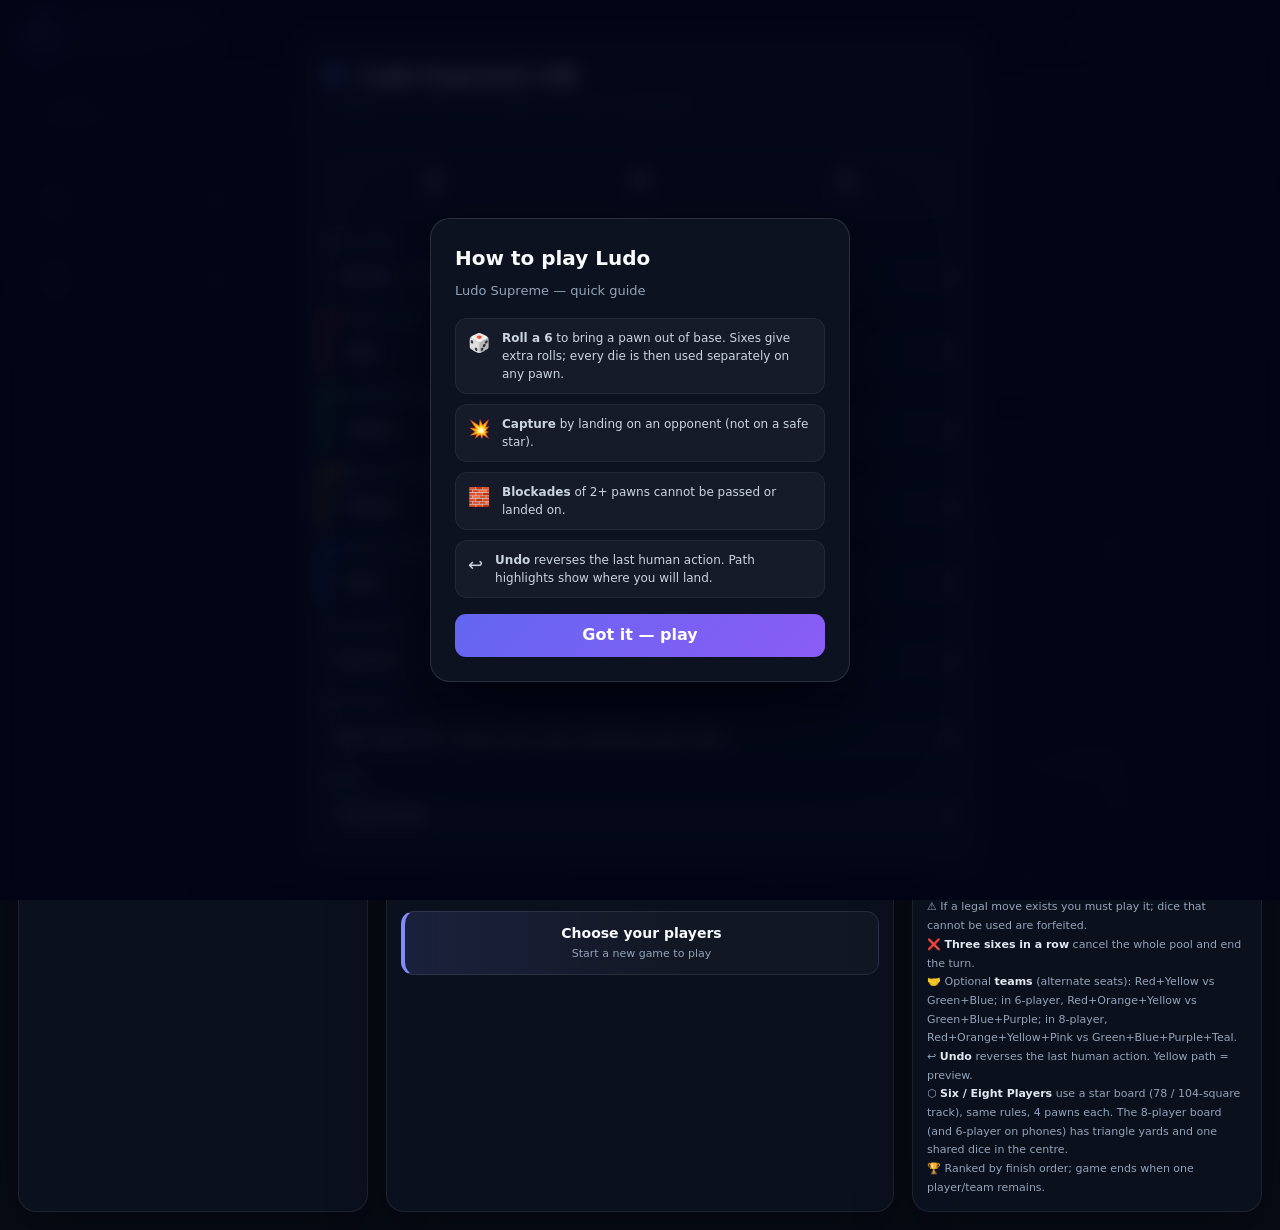
==== docs/index.html @ 4d64f74a "Update print statement from 'Hello' to 'Goodbye'" ====
<!DOCTYPE html>
<html lang="en">
<head>
<meta charset="UTF-8">
<meta name="viewport" content="width=device-width,initial-scale=1,viewport-fit=cover">
<meta name="theme-color" content="#0b1220">
<meta name="mobile-web-app-capable" content="yes">
<meta name="apple-mobile-web-app-capable" content="yes">
<meta name="apple-mobile-web-app-title" content="Ludo">
<meta name="apple-mobile-web-app-status-bar-style" content="black-translucent">
<link rel="apple-touch-icon" href="icon-192.png">
<meta name="theme-color" content="#070b14">
<meta name="description" content="Ludo Supreme v48 — a modern Ludo game with AI, statistics, save/resume and sound.">
<title>Ludo Supreme v48</title>

<style>
*,::before,::after{border-width:0;border-style:solid;border-color:#e5e7eb}
html{line-height:1.5;-webkit-text-size-adjust:100%}
body{line-height:inherit}
h1,h2,h3,h4,h5,h6{font-size:inherit;font-weight:inherit}
h1,h2,h3,h4,h5,h6,p,blockquote,ul,ol{margin:0}
ul,ol{list-style:none;padding:0}
button,input,select,textarea{font-family:inherit;font-size:100%;color:inherit}
button{background-color:transparent;background-image:none;cursor:pointer}
a{color:inherit;text-decoration:inherit}
</style>

<style>
:root {
    --bg: #070b14;
    --panel: #0d1320;
    --border: rgba(255,255,255,.09);
    --text: #f8fafc;
    --muted: #94a3b8;
    --red: #ef4444;
    --green: #22c55e;
    --yellow: #eab308;
    --blue: #3b82f6;
}
* { box-sizing: border-box; }
html { min-height: 100%; background: var(--bg); }
body {
    margin: 0;
    min-height: 100vh;
    background:
        radial-gradient(circle at 20% 0%, rgba(59,130,246,.10), transparent 28%),
        radial-gradient(circle at 80% 0%, rgba(168,85,247,.10), transparent 28%),
        var(--bg);
    color: var(--text);
    font-family: Inter, system-ui, -apple-system, "Segoe UI", Roboto, Helvetica, Arial, sans-serif;
}
button, select, input { font: inherit; }
button { -webkit-tap-highlight-color: transparent; }
.app { min-height: 100vh; display: flex; flex-direction: column; }
body { overflow-x: hidden; }
button, input, select { touch-action: manipulation; }
button:focus-visible, select:focus-visible, input:focus-visible { outline: 3px solid rgba(129,140,248,.9); outline-offset: 2px; }

.header {
    height: 68px;
    border-bottom: 1px solid var(--border);
    background: rgba(7,11,20,.88);
    backdrop-filter: blur(16px);
    display: flex; align-items: center; justify-content: space-between;
    padding: 0 20px;
    position: sticky; top: 0; z-index: 100;
}
.brand { display: flex; align-items: center; gap: 12px; }
.brand-icon {
    user-select: none;
    width: 40px; height: 40px;
    border-radius: 12px;
    display: grid; place-items: center;
    background: linear-gradient(135deg,#ef4444,#8b5cf6,#3b82f6);
    box-shadow: 0 8px 30px rgba(99,102,241,.28);
}
.brand-title { font-size: 18px; font-weight: 900; letter-spacing: -.04em; }
.brand-version { color: #94a3b8; font-size: 10px; font-weight: 800; text-transform: uppercase; letter-spacing: .12em; }
.header-actions { display: flex; gap: 8px; }
.icon-button {
    width: 40px; height: 40px;
    border: 1px solid var(--border);
    background: rgba(255,255,255,.04);
    color: #cbd5e1;
    border-radius: 11px;
    cursor: pointer;
    transition: .18s ease;
}
.icon-button:hover { background: rgba(255,255,255,.08); color: white; transform: translateY(-1px); }

.main {
    width: min(1500px,100%);
    min-width: 0;
    margin: 0 auto;
    padding: 18px;
    display: grid;
    grid-template-columns: minmax(280px,350px) minmax(400px,1fr) minmax(280px,350px);
    gap: 18px;
    flex: 1;
}
.panel {
    background: rgba(13,19,32,.84);
    border: 1px solid var(--border);
    border-radius: 18px;
    box-shadow: 0 20px 60px rgba(0,0,0,.22);
    overflow: hidden;
}
.panel-header {
    padding: 16px 18px;
    border-bottom: 1px solid var(--border);
    display: flex; justify-content: space-between; align-items: center;
}
.panel-title { font-weight: 800; font-size: 13px; text-transform: uppercase; letter-spacing: .08em; color: #cbd5e1; }
.panel-body { padding: 14px; }

.board-panel { display: flex; flex-direction: column; align-items: center; justify-content: center; min-width: 0; }
.board-wrap { width: min(78vh,100%); max-width: 760px; aspect-ratio: 1; position: relative; }
.board {
    width: 100%; height: 100%;
    position: relative;
    display: grid;
    grid-template-columns: repeat(15,1fr);
    grid-template-rows: repeat(15,1fr);
    border-radius: 18px;
    overflow: hidden;
    background: #e5e7eb;
    box-shadow: 0 0 0 2px rgba(255,255,255,.12), 0 25px 80px rgba(0,0,0,.42);
    user-select: none;
}
.cell { position: relative; border: 1px solid rgba(15,23,42,.14); display: flex; align-items: center; justify-content: center; }
.track { background: #f8fafc; }
.track.safe::after { content: "★"; color: #475569; font-size: clamp(8px,1.4vw,18px); opacity: .75; }
.track.start-red { background: #fecaca; }
.track.start-green { background: #bbf7d0; }
.track.start-yellow { background: #fef08a; }
.track.start-blue { background: #bfdbfe; }
.lane-red { background: #fca5a5; }
.lane-green { background: #86efac; }
.lane-yellow { background: #fde047; }
.lane-blue { background: #93c5fd; }
.center-home { grid-column: 7 / span 3; grid-row: 7 / span 3; position: relative; overflow: hidden; background: white; z-index: 4; }
.center-triangle { position: absolute; inset: 0; }
.center-triangle.red { clip-path: polygon(0 0,50% 50%,0 100%); background: var(--red); }
.center-triangle.green { clip-path: polygon(0 0,100% 0,50% 50%); background: var(--green); }
.center-triangle.yellow { clip-path: polygon(100% 0,100% 100%,50% 50%); background: var(--yellow); }
.center-triangle.blue { clip-path: polygon(0 100%,100% 100%,50% 50%); background: var(--blue); }

.base { position: relative; border-radius: 8px; margin: 1px; padding: 8%; z-index: 2; display: grid; place-items: center; container-type: size; }
.base.red { grid-column: 1 / span 6; grid-row: 1 / span 6; background: #ef4444; }
.base.green { grid-column: 10 / span 6; grid-row: 1 / span 6; background: #22c55e; }
.base.yellow { grid-column: 10 / span 6; grid-row: 10 / span 6; background: #eab308; }
.base.blue { grid-column: 1 / span 6; grid-row: 10 / span 6; background: #3b82f6; }
.base-inner {
    width: 100%; height: 100%;
    background: rgba(255,255,255,.96);
    border-radius: 10%;
    padding: 12%;
    display: grid;
    grid-template-columns: repeat(2,1fr);
    grid-template-rows: repeat(2,1fr);
    gap: 12%;
}
.base-slot { border-radius: 50%; box-shadow: inset 0 0 0 3px rgba(15,23,42,.15), 0 2px 5px rgba(0,0,0,.15); }
.base-slot.red { background: #ef4444; }
.base-slot.green { background: #22c55e; }
.base-slot.yellow { background: #eab308; }
.base-slot.blue { background: #3b82f6; }

.pawns-layer { position: absolute; inset: 0; z-index: 20; pointer-events: none; }
.pawn {
    position: absolute;
    width: 5.9%; aspect-ratio: 1;
    border-radius: 50%;
    border: 2px solid rgba(255,255,255,.95);
    box-shadow: 0 3px 7px rgba(0,0,0,.42), inset 0 2px 2px rgba(255,255,255,.35);
    pointer-events: auto; cursor: pointer;
    transform: translate(-50%,-50%);
    transition: left calc(.11s / var(--speed, 1)) ease-out, top calc(.11s / var(--speed, 1)) ease-out, transform calc(.16s / var(--speed, 1)) ease, filter calc(.16s / var(--speed, 1)) ease;
    padding: 0;
}
.pawn::after {
    content: "";
    position: absolute;
    width: 34%; height: 34%;
    left: 14%; top: 10%;
    border-radius: 50%;
    background: rgba(255,255,255,.45);
}
.pawn.red { background: radial-gradient(circle at 32% 25%,#fca5a5,#ef4444 48%,#991b1b); }
.pawn.green { background: radial-gradient(circle at 32% 25%,#86efac,#22c55e 48%,#166534); }
.pawn.yellow { background: radial-gradient(circle at 32% 25%,#fef08a,#eab308 48%,#854d0e); }
.pawn.blue { background: radial-gradient(circle at 32% 25%,#93c5fd,#3b82f6 48%,#1e40af); }
.pawn.selectable {
    animation: pawnPulse 850ms ease-in-out infinite alternate;
    box-shadow: 0 0 0 4px rgba(255,255,255,.95), 0 0 20px rgba(255,255,255,.75), 0 5px 12px rgba(0,0,0,.4);
    z-index: 40;
}
.pawn:focus-visible { outline: 3px solid white; outline-offset: 3px; }
.pawn.finished { filter: saturate(.8); }
@keyframes pawnPulse { from { filter: brightness(1); } to { filter: brightness(1.3); } }

.dice-container { width: 70px; height: 70px; perspective: 700px; }
.dice {
    width: 64px; height: 64px;
    position: relative;
    transform-style: preserve-3d;
    cursor: pointer;
    transition: transform calc(900ms / var(--speed, 1)) cubic-bezier(.17,.67,.14,.93);
}
.dice-face {
    position: absolute;
    width: 64px; height: 64px;
    display: grid;
    grid-template-columns: repeat(3, 1fr);
    grid-template-rows: repeat(3, 1fr);
    padding: 8px;
    background: linear-gradient(145deg,#fff,#e2e8f0);
    border: 2px solid #cbd5e1;
    border-radius: 12px;
    box-shadow: inset 0 0 8px rgba(0,0,0,.12), 0 5px 12px rgba(0,0,0,.15);
}
.dot {
    width: 10px; height: 10px;
    align-self: center; justify-self: center;
    border-radius: 50%;
    background: #1e293b;
    box-shadow: inset 0 1px 2px rgba(255,255,255,.25), 0 1px 1px rgba(0,0,0,.25);
}
.face-1 { transform: translateZ(32px); }
.face-6 { transform: rotateY(180deg) translateZ(32px); }
.face-2 { transform: rotateY(-90deg) translateZ(32px); }
.face-5 { transform: rotateY(90deg) translateZ(32px); }
.face-3 { transform: rotateX(90deg) translateZ(32px); }
.face-4 { transform: rotateX(-90deg) translateZ(32px); }

.yard-dice {
    --d: 52px; --d: 26cqw;
    position: absolute;
    left: 50%; top: 50%;
    z-index: 3;
    transform: translate(-50%,-50%);
    opacity: .5;
    filter: saturate(.6);
    pointer-events: none;
    transition: opacity .25s ease, filter .25s ease;
}
.yard-dice[hidden] { display: none; }
.yard-dice.active { opacity: 1; filter: none; }
.yard-dice.can-roll {
    pointer-events: auto; cursor: pointer;
    animation: yardDiceGlow 900ms ease-in-out infinite alternate;
}
@keyframes yardDiceGlow {
    from { filter: drop-shadow(0 0 2px rgba(255,255,255,.55)); }
    to   { filter: drop-shadow(0 0 9px rgba(255,255,255,1)); }
}
.yard-dice .dice-container { width: var(--d); height: var(--d); perspective: calc(var(--d) * 11); transform: none; }
.yard-dice .dice { width: var(--d); height: var(--d); }
.yard-dice .dice-face {
    width: var(--d); height: var(--d);
    padding: calc(var(--d) * .125);
    border-width: max(1px, calc(var(--d) * .03));
    border-radius: calc(var(--d) * .19);
    box-shadow: inset 0 0 calc(var(--d) * .12) rgba(0,0,0,.12), 0 calc(var(--d) * .08) calc(var(--d) * .19) rgba(0,0,0,.15);
}
.yard-dice .dot { width: calc(var(--d) * .17); height: calc(var(--d) * .17); }
.yard-dice .face-1 { transform: translateZ(calc(var(--d) / 2)); }
.yard-dice .face-6 { transform: rotateY(180deg) translateZ(calc(var(--d) / 2)); }
.yard-dice .face-2 { transform: rotateY(-90deg) translateZ(calc(var(--d) / 2)); }
.yard-dice .face-5 { transform: rotateY(90deg) translateZ(calc(var(--d) / 2)); }
.yard-dice .face-3 { transform: rotateX(90deg) translateZ(calc(var(--d) / 2)); }
.yard-dice .face-4 { transform: rotateX(-90deg) translateZ(calc(var(--d) / 2)); }

.turn-banner {
    width: 100%;
    margin-top: 14px;
    border: 1px solid var(--border);
    border-radius: 13px;
    padding: 11px 14px;
    text-align: center;
    background: rgba(255,255,255,.035);
}
.turn-name { font-weight: 800; font-size: 14px; }
.turn-hint { color: var(--muted); font-size: 11px; margin-top: 2px; }

.player-card {
    border: 1px solid var(--border);
    border-radius: 14px;
    padding: 12px;
    margin-bottom: 9px;
    background: rgba(255,255,255,.025);
    transition: .2s ease;
}
.player-card.active-turn {
    box-shadow: 0 0 0 2px var(--player-color), 0 8px 25px rgba(0,0,0,.15);
    background: rgba(255,255,255,.055);
}
.player-card.finished-player { opacity: .7; border-color: rgba(255,255,255,.2); }
.player-row { display: flex; align-items: center; gap: 10px; }
.color-dot { width: 30px; height: 30px; border-radius: 50%; flex: 0 0 auto; }
.color-dot.red { background: var(--red); }
.color-dot.green { background: var(--green); }
.color-dot.yellow { background: var(--yellow); }
.color-dot.blue { background: var(--blue); }
.player-name { flex: 1; min-width: 0; font-size: 13px; font-weight: 800; white-space: nowrap; overflow: hidden; text-overflow: ellipsis; }
.player-type { font-size: 9px; text-transform: uppercase; color: #94a3b8; letter-spacing: .08em; }
.rank-badge { font-size: 10px; font-weight: 900; padding: 3px 8px; border-radius: 99px; background: rgba(255,255,255,.1); color: #e2e8f0; margin-left: 6px; letter-spacing: .04em; }
.rank-badge.gold { background: linear-gradient(135deg,#fbbf24,#f59e0b); color: #451a03; }
.rank-badge.silver { background: linear-gradient(135deg,#cbd5e1,#94a3b8); color: #1e293b; }
.rank-badge.bronze { background: linear-gradient(135deg,#d97706,#92400e); color: #fef3c7; }
.progress-bar { height: 5px; border-radius: 99px; background: rgba(255,255,255,.07); overflow: hidden; margin-top: 9px; }
.progress-fill { height: 100%; border-radius: inherit; transition: width .3s ease; }
.progress-fill.red { background: var(--red); }
.progress-fill.green { background: var(--green); }
.progress-fill.yellow { background: var(--yellow); }
.progress-fill.blue { background: var(--blue); }
.player-stats { display: flex; justify-content: space-between; margin-top: 6px; color: #94a3b8; font-size: 10px; }

.stat-grid { display: grid; grid-template-columns: repeat(2,1fr); gap: 8px; }
.stat-box { border: 1px solid var(--border); border-radius: 12px; padding: 12px; background: rgba(255,255,255,.025); }
.stat-value { font-size: 20px; font-weight: 900; }
.stat-label { font-size: 9px; text-transform: uppercase; color: #64748b; letter-spacing: .08em; margin-top: 2px; }

.log { height: 270px; overflow-y: auto; padding-right: 3px; }
.log-entry { border-bottom: 1px solid rgba(255,255,255,.045); padding: 8px 3px; font-size: 11px; color: #cbd5e1; line-height: 1.45; }
.log-entry time { color: #475569; font-size: 9px; margin-right: 6px; }
.rules { color: #94a3b8; font-size: 11px; line-height: 1.7; }
.rules strong { color: #e2e8f0; }

.modal {
    position: fixed; inset: 0;
    overflow-y: auto;
    z-index: 500;
    background: rgba(2,6,23,.78);
    backdrop-filter: blur(12px);
    display: flex; align-items: center; justify-content: center;
    padding: 16px;
}
.modal.hidden { display: none; }
.modal-card {
    width: min(680px,100%);
    margin: auto;
    max-height: 92vh;
    overflow-y: auto;
    background: #0c1220;
    border: 1px solid rgba(255,255,255,.12);
    border-radius: 22px;
    box-shadow: 0 30px 100px rgba(0,0,0,.55);
}
.modal-header { padding: 22px 22px 16px; border-bottom: 1px solid var(--border); }
.modal-title { font-size: 22px; font-weight: 900; letter-spacing: -.04em; }
.modal-subtitle { color: #64748b; font-size: 12px; margin-top: 5px; }
.modal-body { padding: 20px; }
.form-grid { display: grid; grid-template-columns: repeat(2,1fr); gap: 12px; }
.field { display: flex; flex-direction: column; gap: 6px; }
.field.full { grid-column: 1/-1; }
.field label { color: #94a3b8; font-size: 10px; font-weight: 800; text-transform: uppercase; letter-spacing: .08em; }
.field input, .field select {
    width: 100%; height: 44px;
    border: 1px solid rgba(255,255,255,.1);
    border-radius: 11px;
    padding: 0 12px;
    color: white;
    background: #111827;
    outline: none;
}
.field input:focus, .field select:focus { border-color: #6366f1; box-shadow: 0 0 0 3px rgba(99,102,241,.12); }
.color-field { border-left: 4px solid var(--color); padding-left: 9px; }
.modal-footer { padding: 16px 20px 20px; display: flex; gap: 10px; justify-content: flex-end; }
.primary-button, .secondary-button, .danger-button {
    border: 0; border-radius: 11px;
    min-height: 43px; padding: 0 17px;
    font-weight: 800; cursor: pointer;
}
.primary-button { color: white; background: linear-gradient(135deg,#6366f1,#8b5cf6); }
.secondary-button { color: #cbd5e1; background: rgba(255,255,255,.07); border: 1px solid var(--border); }
.danger-button { color: white; background: #b91c1c; }

.resume-box {
    display: none;
    border: 1px solid rgba(99,102,241,.3);
    background: rgba(99,102,241,.08);
    padding: 12px;
    border-radius: 13px;
    margin-bottom: 16px;
}
.resume-box.visible { display: block; }
.resume-title { font-weight: 800; font-size: 12px; }
.resume-description { color: #94a3b8; font-size: 10px; margin-top: 3px; }
.resume-actions { display: flex; gap: 7px; margin-top: 9px; }
.resume-actions button { min-height: 34px; padding: 0 10px; font-size: 10px; border-radius: 8px; }

.winner-icon { width: 90px; height: 90px; margin: 0 auto 16px; border-radius: 50%; display: grid; place-items: center; font-size: 38px; background: linear-gradient(135deg,#f59e0b,#f97316); box-shadow: 0 15px 40px rgba(245,158,11,.25); }
.winner-title { text-align: center; font-size: 29px; font-weight: 900; }
.winner-subtitle { text-align: center; color: #94a3b8; font-size: 12px; margin-top: 5px; }

.ranking-list { display: flex; flex-direction: column; gap: 8px; margin-top: 18px; }
.rank-row {
    display: flex; align-items: center; gap: 12px;
    padding: 12px 14px;
    border-radius: 12px;
    background: rgba(255,255,255,.045);
    border: 1px solid rgba(255,255,255,.07);
}
.rank-row.first-place { background: linear-gradient(135deg, rgba(251,191,36,.18), rgba(245,158,11,.10)); border-color: rgba(251,191,36,.45); }
.rank-row.second-place { background: linear-gradient(135deg, rgba(203,213,225,.16), rgba(148,163,184,.08)); border-color: rgba(203,213,225,.35); }
.rank-row.third-place { background: linear-gradient(135deg, rgba(217,119,6,.14), rgba(146,64,14,.08)); border-color: rgba(217,119,6,.35); }
.rank-position { font-size: 20px; font-weight: 900; min-width: 38px; text-align: center; }
.rank-color-dot { width: 24px; height: 24px; border-radius: 50%; flex: 0 0 auto; }
.rank-name { flex: 1; font-weight: 800; font-size: 14px; }
.rank-name small { margin-left: 6px; color: #64748b; font-size: 9px; font-weight: 800; letter-spacing: .06em; text-transform: uppercase; }
.rank-label { font-size: 11px; font-weight: 900; color: #94a3b8; text-transform: uppercase; letter-spacing: .08em; }
.rank-label.gold { color: #fbbf24; }
.rank-label.silver { color: #cbd5e1; }
.rank-label.bronze { color: #d97706; }

.winner-stats { display: grid; grid-template-columns: repeat(4,1fr); gap: 8px; margin-top: 20px; }
.winner-stat { text-align: center; padding: 10px; border-radius: 10px; background: rgba(255,255,255,.045); }
.winner-stat strong { display: block; font-size: 18px; }
.winner-stat span { font-size: 8px; color: #64748b; text-transform: uppercase; }
.winner-stat { position: relative; border: 1px solid transparent; font: inherit; color: inherit; cursor: pointer; transition: background .15s ease, border-color .15s ease, transform .15s ease; }
.winner-stat:hover { background: rgba(255,255,255,.09); }
.winner-stat:active { transform: scale(.97); }
.winner-stat.selected { border-color: rgba(129,140,248,.8); background: rgba(99,102,241,.16); }
.winner-stat::after { content: ""; position: absolute; right: 8px; top: 8px; width: 6px; height: 6px; border-right: 2px solid #64748b; border-bottom: 2px solid #64748b; transform: rotate(45deg); transition: transform .2s ease; }
.winner-stat.selected::after { transform: rotate(225deg); border-color: #a5b4fc; }
.winner-hint { text-align: center; color: #64748b; font-size: 11px; margin-top: 10px; }
.winner-detail { margin-top: 14px; padding: 14px; border-radius: 14px; background: rgba(255,255,255,.04); border: 1px solid rgba(255,255,255,.07); }
.winner-detail.hidden { display: none; }
.wd-head { display: flex; align-items: baseline; justify-content: space-between; gap: 10px; margin-bottom: 10px; }
.wd-title { font-weight: 900; font-size: 14px; }
.wd-total { color: #94a3b8; font-size: 11px; }
.wd-row { display: grid; grid-template-columns: 12px 1fr auto; column-gap: 10px; row-gap: 6px; align-items: center; padding: 10px 0; border-top: 1px solid rgba(255,255,255,.06); }
.wd-row.is-winner .wd-name { color: #fbbf24; }
.wd-dot { width: 12px; height: 12px; border-radius: 50%; }
.wd-name { font-weight: 800; font-size: 13px; }
.wd-name small { margin-left: 6px; color: #64748b; font-size: 9px; font-weight: 800; letter-spacing: .06em; }
.wd-sub { color: #94a3b8; font-size: 11px; margin-top: 2px; }
.wd-val { font-size: 20px; font-weight: 900; }
.wd-bar { grid-column: 1 / -1; height: 5px; border-radius: 99px; background: rgba(255,255,255,.07); overflow: hidden; }
.wd-bar i { display: block; height: 100%; border-radius: 99px; }

.dev-panel {
    position: fixed; left: 12px; bottom: 12px;
    z-index: 650;
    width: min(340px, calc(100vw - 24px));
    padding: 14px;
    max-height: calc(100vh - 24px);
    overflow-y: auto;
    border-radius: 16px;
    background: rgba(12,18,32,.55);
    -webkit-backdrop-filter: blur(3px);
    backdrop-filter: blur(3px);
    border: 1px solid rgba(250,204,21,.45);
    box-shadow: 0 20px 60px rgba(0,0,0,.55);
    color: #e2e8f0;
}
.dev-panel.hidden { display: none; }
.dev-head { display: flex; align-items: center; justify-content: space-between; margin-bottom: 12px; }
.dev-title { font-weight: 900; font-size: 12px; letter-spacing: .1em; text-transform: uppercase; color: #facc15; }
.dev-close { width: 28px; height: 28px; border-radius: 8px; border: 1px solid rgba(255,255,255,.14); background: rgba(255,255,255,.05); color: #cbd5e1; font-size: 16px; line-height: 1; }
.dev-head-actions { display: flex; gap: 6px; }
.dev-min { width: 28px; height: 28px; border-radius: 8px; border: 1px solid rgba(255,255,255,.14); background: rgba(255,255,255,.05); color: #cbd5e1; font-size: 16px; line-height: 1; }
.dev-bubble {
    position: fixed; left: 12px; bottom: 12px;
    z-index: 650;
    width: 58px; height: 58px;
    border-radius: 50%;
    border: 2px solid rgba(250,204,21,.8);
    background: rgba(12,18,32,.6);
    -webkit-backdrop-filter: blur(3px);
    backdrop-filter: blur(3px);
    box-shadow: 0 8px 24px rgba(0,0,0,.45);
    color: #fde047;
    display: flex; flex-direction: column; align-items: center; justify-content: center;
    line-height: 1.1;
    touch-action: none; user-select: none;
    cursor: grab;
}
.dev-bubble.hidden { display: none; }
.dev-bubble strong { font-size: 14px; font-weight: 900; color: #fff; }
.dev-bubble small { font-size: 8px; font-weight: 800; letter-spacing: .08em; text-transform: uppercase; }
.dev-bubble.paused { border-color: #f97316; color: #fdba74; animation: devBubblePulse 1s ease-in-out infinite alternate; }
@keyframes devBubblePulse {
    from { box-shadow: 0 0 0 0 rgba(249,115,22,.55), 0 8px 24px rgba(0,0,0,.45); }
    to   { box-shadow: 0 0 0 8px rgba(249,115,22,0), 0 8px 24px rgba(0,0,0,.45); }
}
@media (max-height: 700px) { .dev-hist-list { max-height: 100px; } }
.dev-row { display: flex; align-items: baseline; justify-content: space-between; font-size: 11px; font-weight: 800; color: #e2e8f0; text-transform: uppercase; letter-spacing: .08em; }
.dev-readout { font-size: 22px; font-weight: 900; color: #fff; letter-spacing: 0; }
.dev-slider { width: 100%; margin: 10px 0 4px; accent-color: #facc15; touch-action: pan-y; }
.dev-ends { display: flex; justify-content: space-between; font-size: 10px; color: #cbd5e1; }
.dev-presets { display: flex; flex-wrap: wrap; gap: 6px; margin-top: 12px; }
.dev-presets button { flex: 1; min-width: 48px; padding: 8px 6px; border-radius: 8px; border: 1px solid rgba(255,255,255,.12); background: rgba(255,255,255,.05); color: #e2e8f0; font-size: 11px; font-weight: 800; }
.dev-presets button.on { border-color: #facc15; background: rgba(250,204,21,.16); color: #fde047; }
.dev-divider { height: 1px; margin: 14px 0 12px; background: rgba(255,255,255,.1); }
.dev-pos { font-size: 13px; font-weight: 900; color: #fff; letter-spacing: 0; }
.dev-hist-controls { display: flex; gap: 6px; margin-top: 10px; }
.dev-hist-controls button, .dev-hist-pause { padding: 8px 6px; border-radius: 8px; border: 1px solid rgba(255,255,255,.12); background: rgba(255,255,255,.05); color: #e2e8f0; font-size: 11px; font-weight: 800; }
.dev-hist-controls button { flex: 1; white-space: nowrap; padding-left: 2px; padding-right: 2px; }
.dev-hist-controls button:disabled, .dev-hist-pause:disabled { opacity: .35; cursor: not-allowed; }
.dev-hist-pause { width: 100%; margin-top: 8px; border-color: rgba(250,204,21,.55); color: #fde047; }
.dev-hist-pause.paused { background: rgba(250,204,21,.16); }
.dev-hist-list { position: relative; margin-top: 8px; max-height: 150px; overflow-y: auto; border: 1px solid rgba(255,255,255,.08); border-radius: 10px; background: rgba(0,0,0,.12); }
.dev-hist-item { display: flex; align-items: center; gap: 8px; width: 100%; padding: 6px 8px; border-bottom: 1px solid rgba(255,255,255,.05); text-align: left; font-size: 11px; color: #cbd5e1; }
.dev-hist-item.current { background: rgba(250,204,21,.16); color: #fff; }
.dev-hist-n { flex: 0 0 34px; color: #64748b; font-size: 10px; }
.dev-hist-dot { flex: 0 0 8px; width: 8px; height: 8px; border-radius: 50%; }
.dev-hist-note { flex: 1; min-width: 0; }
.dev-note { margin-top: 10px; font-size: 10px; color: #cbd5e1; }

.toast {
    position: fixed; right: 18px; bottom: 18px;
    z-index: 700;
    background: #111827;
    border: 1px solid rgba(255,255,255,.12);
    border-radius: 12px;
    padding: 12px 15px;
    box-shadow: 0 15px 50px rgba(0,0,0,.35);
    transform: translateY(120px);
    opacity: 0;
    transition: .25s ease;
    font-size: 12px;
}
.toast.show { transform: translateY(0); opacity: 1; }

.music-panel { margin-top: 12px; padding: 12px; border: 1px solid var(--border); border-radius: 12px; }
.music-row { display: flex; align-items: center; gap: 9px; }
.music-row label { flex: 1; font-size: 11px; color: #94a3b8; }
.range { width: 100%; accent-color: #8b5cf6; }

.saved-indicator { display: inline-flex; align-items: center; gap: 5px; font-size: 9px; color: #64748b; }
.saved-dot { width: 6px; height: 6px; border-radius: 50%; background: #22c55e; }

.confetti { position: fixed; inset: 0; z-index: 550; pointer-events: none; }
.hidden { display: none !important; }

.panel-header.collapsible { cursor: pointer; user-select: none; }
.panel-header.collapsible .collapse-btn { background: transparent; border: none; color: #94a3b8; font-size: 15px; padding: 0 4px; transition: transform .2s ease, color .2s ease; line-height: 1; }
.panel-header.collapsible .collapse-btn:hover { color: #fff; }
.panel-header.collapsible.collapsed .collapse-btn { transform: rotate(-90deg); }
.panel-body.collapsed { display: none; }
.board-controls { width: 100%; max-width: 420px; margin-top: 18px; }

@media (max-width: 1180px) {
    .main { grid-template-columns: 280px minmax(400px,1fr); }
    .right-panel { grid-column: 1/-1; display: grid; grid-template-columns: 1fr 1fr; gap: 18px; }
    .right-panel > .panel { min-width: 0; }
}
@media (max-width: 820px) {
    .header { padding: 0 12px; }
    .main { display: flex; flex-direction: column; padding: 10px; }
    .left-panel, .right-panel { width: 100%; }
    .board-panel { order: -1; }
    .board-wrap { width: min(96vw,650px); }
    .right-panel { display: flex; flex-direction: column; }
    .log { height: 200px; }
}
@media (max-width: 520px) {
    .brand-title { font-size: 15px; }
    .brand-version { display: none; }
    .header { height: 58px; }
    .board { border-radius: 10px; }
    .form-grid { grid-template-columns: 1fr; }
    .field.full { grid-column: auto; }
    .winner-stats { grid-template-columns: repeat(2,1fr); }
    .ranking-list { font-size: 12px; }
    .rank-position { font-size: 16px; min-width: 30px; }
}
@media (prefers-reduced-motion: reduce) {
    *, *::before, *::after {
        animation-duration: .001ms !important;
        animation-iteration-count: 1 !important;
        scroll-behavior: auto !important;
        transition-duration: .001ms !important;
    }
}

/* v31 enhancements */
.cell.preview-dest {
    outline: 3px solid #fbbf24 !important;
    outline-offset: -2px;
    z-index: 6;
    box-shadow: inset 0 0 18px rgba(251,191,36,.5);
}
.cell.preview-path {
    outline: 2px solid rgba(99,102,241,.75) !important;
    outline-offset: -2px;
    z-index: 5;
}
.cell.blockade-mark::before {
    content: "🧱";
    position: absolute;
    font-size: clamp(8px, 1.2vw, 14px);
    opacity: .9;
    z-index: 3;
    pointer-events: none;
}
.tutorial-overlay {
    position: fixed; inset: 0; z-index: 800;
    background: rgba(2,6,23,.82); backdrop-filter: blur(10px);
    display: flex; align-items: center; justify-content: center; padding: 16px;
}
.tutorial-card {
    width: min(420px,100%); background: #0c1220; border: 1px solid rgba(255,255,255,.12);
    border-radius: 20px; padding: 24px; box-shadow: 0 30px 80px rgba(0,0,0,.5);
}
.tutorial-card h2 { font-size: 20px; font-weight: 900; margin-bottom: 8px; }
.tutorial-card p { color: #94a3b8; font-size: 13px; line-height: 1.6; margin-bottom: 12px; }
.tutorial-steps { display: flex; flex-direction: column; gap: 10px; margin: 16px 0; }
.tutorial-step {
    display: flex; gap: 12px; align-items: flex-start;
    padding: 10px 12px; border-radius: 12px; background: rgba(255,255,255,.04);
    border: 1px solid rgba(255,255,255,.06); font-size: 12px; color: #cbd5e1;
}
.tutorial-step span { font-size: 18px; flex-shrink: 0; }
.stats-summary {
    display: grid; grid-template-columns: repeat(3,1fr); gap: 8px;
    margin-bottom: 14px; padding: 12px; border-radius: 12px;
    background: rgba(255,255,255,.03); border: 1px solid rgba(255,255,255,.07);
}
.stats-summary .ss-box { text-align: center; }
.stats-summary .ss-val { font-size: 18px; font-weight: 900; }
.stats-summary .ss-lab { font-size: 9px; text-transform: uppercase; color: #64748b; letter-spacing: .06em; }
.icon-button.undo-btn:disabled { opacity: .35; cursor: not-allowed; }
.pawn.capturing {
    animation: capturePop 380ms cubic-bezier(.5,0,.9,.4) forwards;
    z-index: 60;
}
@keyframes capturePop {
    0%   { scale: 1;    rotate: 0deg;   opacity: 1;  filter: brightness(1); }
    35%  { scale: 1.45; rotate: -12deg; opacity: 1;  filter: brightness(1.7); }
    100% { scale: .15;  rotate: 120deg; opacity: 0;  filter: brightness(1.2); }
}
.capture-burst {
    position: absolute; width: 5.9%; aspect-ratio: 1; border-radius: 50%;
    transform: translate(-50%,-50%);
    border: 3px solid var(--burst, #fff);
    pointer-events: none; z-index: 59;
    animation: captureBurst 520ms ease-out forwards;
}
@keyframes captureBurst {
    from { scale: .6; opacity: .95; box-shadow: 0 0 0 0 var(--burst, #fff); }
    to   { scale: 3.2; opacity: 0; box-shadow: 0 0 22px 6px var(--burst, #fff); }
}
.exact-hint {
    margin-top: 8px; padding: 8px 12px; border-radius: 10px;
    background: rgba(251,191,36,.1); border: 1px solid rgba(251,191,36,.35);
    color: #fde68a; font-size: 12px; font-weight: 700; text-align: center;
}
.exact-hint.hidden { display: none; }
.roll-cta {
    margin-top: 10px; width: 100%; padding: 13px 16px; border: 0; border-radius: 12px;
    font-weight: 800; font-size: 15px; color: #fff; letter-spacing: .02em;
    background: linear-gradient(135deg,#6366f1,#8b5cf6);
    box-shadow: 0 8px 20px rgba(99,102,241,.35);
}
.roll-cta:active { transform: scale(.98); }
.roll-cta.hidden { display: none; }
.split-bar { display: flex; gap: 8px; justify-content: center; flex-wrap: wrap; margin-top: 10px; }
.split-bar.hidden { display: none; }
.split-chip { min-width: 46px; height: 46px; border-radius: 12px; font-weight: 900; font-size: 19px; color: #fff;
    border: 2px solid rgba(255,255,255,.18); background: rgba(255,255,255,.06); }
.split-chip.sel { border-color: #fbbf24; background: rgba(251,191,36,.2); box-shadow: 0 0 0 3px rgba(251,191,36,.25); }
.split-chip.dead { opacity: .35; }
.split-chip:disabled { cursor: default; }
</style>
<style>
.fa-solid{display:inline-block;width:1em;height:1em;line-height:1;vertical-align:-.125em;background-color:currentColor;-webkit-mask:var(--fa) center/contain no-repeat;mask:var(--fa) center/contain no-repeat}
.fa-dice{--fa:url("data:image/svg+xml,%3Csvg xmlns='http://www.w3.org/2000/svg' viewBox='0 0 24 24' fill-rule='evenodd'%3E%3Cpath d='M5 3h14a2 2 0 0 1 2 2v14a2 2 0 0 1-2 2H5a2 2 0 0 1-2-2V5a2 2 0 0 1 2-2zM8 6.5a1.5 1.5 0 1 0 0 3a1.5 1.5 0 1 0 0-3zM16 6.5a1.5 1.5 0 1 0 0 3a1.5 1.5 0 1 0 0-3zM12 10.5a1.5 1.5 0 1 0 0 3a1.5 1.5 0 1 0 0-3zM8 14.5a1.5 1.5 0 1 0 0 3a1.5 1.5 0 1 0 0-3zM16 14.5a1.5 1.5 0 1 0 0 3a1.5 1.5 0 1 0 0-3z'/%3E%3C/svg%3E")}
.fa-volume-high{--fa:url("data:image/svg+xml,%3Csvg xmlns='http://www.w3.org/2000/svg' viewBox='0 0 24 24' fill-rule='evenodd'%3E%3Cpath d='M2 9v6h4l5 4V5L6 9z'/%3E%3Cpath d='M15 8.5a5 5 0 0 1 0 7M18 5.5a9 9 0 0 1 0 13' fill='none' stroke='black' stroke-linecap='round' stroke-linejoin='round' stroke-width='2'/%3E%3C/svg%3E")}
.fa-volume-xmark{--fa:url("data:image/svg+xml,%3Csvg xmlns='http://www.w3.org/2000/svg' viewBox='0 0 24 24' fill-rule='evenodd'%3E%3Cpath d='M2 9v6h4l5 4V5L6 9z'/%3E%3Cpath d='M15 9l6 6M21 9l-6 6' fill='none' stroke='black' stroke-linecap='round' stroke-linejoin='round' stroke-width='2'/%3E%3C/svg%3E")}
.fa-plus{--fa:url("data:image/svg+xml,%3Csvg xmlns='http://www.w3.org/2000/svg' viewBox='0 0 24 24' fill-rule='evenodd'%3E%3Cpath d='M11 4h2v7h7v2h-7v7h-2v-7H4v-2h7z'/%3E%3C/svg%3E")}
.fa-music{--fa:url("data:image/svg+xml,%3Csvg xmlns='http://www.w3.org/2000/svg' viewBox='0 0 24 24' fill-rule='evenodd'%3E%3Cpath d='M9 4.5L20 2v4L9 8.5z'/%3E%3Crect x='9' y='4' width='2' height='14'/%3E%3Crect x='18' y='2' width='2' height='14'/%3E%3Ccircle cx='7.5' cy='18' r='3'/%3E%3Ccircle cx='16.5' cy='16' r='3'/%3E%3C/svg%3E")}
.fa-wand-magic-sparkles{--fa:url("data:image/svg+xml,%3Csvg xmlns='http://www.w3.org/2000/svg' viewBox='0 0 24 24' fill-rule='evenodd'%3E%3Cpath d='M4 20L14 10' fill='none' stroke='black' stroke-linecap='round' stroke-linejoin='round' stroke-width='3'/%3E%3Cpath d='M18 1l1.2 3.8L23 6l-3.8 1.2L18 11l-1.2-3.8L13 6l3.8-1.2zM6 3l.7 2.3L9 6l-2.3.7L6 9l-.7-2.3L3 6l2.3-.7z'/%3E%3C/svg%3E")}
.fa-floppy-disk{--fa:url("data:image/svg+xml,%3Csvg xmlns='http://www.w3.org/2000/svg' viewBox='0 0 24 24' fill-rule='evenodd'%3E%3Cpath d='M4 3h13l4 4v12a2 2 0 0 1-2 2H4a2 2 0 0 1-2-2V5a2 2 0 0 1 2-2zM7 4v4h8V4zM12 12a3 3 0 1 0 0 6a3 3 0 1 0 0-6z'/%3E%3C/svg%3E")}
.fa-play{--fa:url("data:image/svg+xml,%3Csvg xmlns='http://www.w3.org/2000/svg' viewBox='0 0 24 24' fill-rule='evenodd'%3E%3Cpath d='M7 4l13 8-13 8z'/%3E%3C/svg%3E")}
.fa-rotate-right{--fa:url("data:image/svg+xml,%3Csvg xmlns='http://www.w3.org/2000/svg' viewBox='0 0 24 24' fill-rule='evenodd'%3E%3Cpath d='M20 12a8 8 0 1 1-2.6-5.9' fill='none' stroke='black' stroke-linecap='round' stroke-linejoin='round' stroke-width='2.5'/%3E%3Cpath d='M21 3v7h-7z'/%3E%3C/svg%3E")}
.flex{display:flex}.flex-col{flex-direction:column}.items-center{align-items:center}.w-full{width:100%}
.mr-1{margin-right:.25rem}.mr-2{margin-right:.5rem}.mt-3{margin-top:.75rem}.mt-4{margin-top:1rem}
.text-xs{font-size:.75rem;line-height:1rem}.text-\[10px\]{font-size:10px}.font-bold{font-weight:700}
.text-slate-400{color:#94a3b8}.text-slate-500{color:#64748b}.text-indigo-400{color:#818cf8}
.hover\:text-white:hover{color:#fff}
.gap-1{gap:.25rem}
</style>


<style>
/* ===== v35 UI refresh ===== */
:root { color-scheme: dark; --turn-color: #818cf8; }
html { scrollbar-color: #334155 transparent; }
*::-webkit-scrollbar { width: 9px; height: 9px; }
*::-webkit-scrollbar-thumb { background: #334155; border-radius: 99px; border: 2px solid transparent; background-clip: padding-box; }
*::-webkit-scrollbar-track { background: transparent; }

/* board panel: no empty gap above the board header */
.board-panel { justify-content: flex-start; }

/* header */
.header { box-shadow: 0 1px 0 rgba(255,255,255,.04), 0 10px 30px rgba(0,0,0,.25); }
.icon-button:active { transform: translateY(0) scale(.95); }
.brand-version { letter-spacing: .1em; }

/* cards & panels */
.panel { border-color: rgba(255,255,255,.08); box-shadow: 0 1px 0 rgba(255,255,255,.04) inset, 0 20px 60px rgba(0,0,0,.28); }
.panel-title { letter-spacing: .06em; }
.player-card { transition: box-shadow .25s ease, background .25s ease, transform .25s ease; }
.player-card:hover { background: rgba(255,255,255,.045); }
.player-card.active-turn {
    box-shadow: 0 0 0 2px var(--player-color), 0 0 24px color-mix(in srgb, var(--player-color) 35%, transparent), 0 8px 25px rgba(0,0,0,.2);
}
.progress-fill { box-shadow: 0 0 8px color-mix(in srgb, currentColor 30%, transparent); }
.stat-box { transition: background .2s ease, transform .2s ease; }
.stat-box:hover { background: rgba(255,255,255,.05); transform: translateY(-1px); }

/* turn banner takes the active player's colour */
.turn-banner {
    border-left: 4px solid var(--turn-color);
    background: linear-gradient(90deg, color-mix(in srgb, var(--turn-color) 14%, transparent), rgba(255,255,255,.03) 60%);
    transition: border-color .3s ease, background .3s ease;
}

/* board */
.board { box-shadow: 0 0 0 3px rgba(255,255,255,.10), 0 0 0 7px rgba(15,23,42,.65), 0 30px 90px rgba(0,0,0,.55); }
.cell { border-color: rgba(15,23,42,.10); }
.track.safe::after { content: "★"; color: #d97706; opacity: .9; font-size: clamp(9px,1.7vw,22px); text-shadow: 0 1px 0 rgba(255,255,255,.7); }
.lane-red, .lane-green, .lane-yellow, .lane-blue { box-shadow: inset 0 0 0 1px rgba(255,255,255,.35); }
.base-slot { box-shadow: inset 0 3px 7px rgba(0,0,0,.28), inset 0 0 0 3px rgba(15,23,42,.12); }
.base { box-shadow: inset 0 0 0 2px rgba(255,255,255,.18); }

/* finishing square (centre) */
.center-home::after {
    content: ""; position: absolute; left: 50%; top: 50%; width: 30%; height: 30%;
    transform: translate(-50%,-50%); border-radius: 50%;
    background: radial-gradient(circle at 35% 30%, #fff, #e2e8f0 70%);
    box-shadow: 0 0 0 2px rgba(15,23,42,.18), 0 2px 8px rgba(0,0,0,.25);
    z-index: 2; pointer-events: none;
}
.center-home.preview-dest::before {
    content: ""; position: absolute; inset: 0; z-index: 3; pointer-events: none;
    border: 4px solid #fbbf24;
    box-shadow: inset 0 0 26px 4px rgba(251,191,36,.85);
    animation: centerGlow 900ms ease-in-out infinite alternate;
}
.center-home.preview-dest::after {
    background: radial-gradient(circle at 35% 30%, #fff7cc, #fbbf24 70%);
    box-shadow: 0 0 0 2px #b45309, 0 0 16px 4px rgba(251,191,36,.9);
}
@keyframes centerGlow { from { opacity: .55; } to { opacity: 1; } }

/* landing preview: gentle pulse so the destination is easy to spot */
.cell.preview-dest { animation: destPulse 900ms ease-in-out infinite alternate; }
@keyframes destPulse { from { box-shadow: inset 0 0 10px rgba(251,191,36,.35); } to { box-shadow: inset 0 0 22px rgba(251,191,36,.8); } }

/* pawns */
.pawn { box-shadow: 0 4px 8px rgba(0,0,0,.45), 0 1px 0 rgba(255,255,255,.4) inset, inset 0 -3px 4px rgba(0,0,0,.25); transition: left calc(.11s / var(--speed, 1)) ease-out, top calc(.11s / var(--speed, 1)) ease-out, transform calc(.16s / var(--speed, 1)) ease, filter calc(.16s / var(--speed, 1)) ease, opacity .2s ease; }
.pawn.selectable { animation: pawnRing 850ms ease-in-out infinite alternate; }
@keyframes pawnRing {
    from { box-shadow: 0 0 0 3px rgba(255,255,255,.95), 0 0 10px rgba(255,255,255,.5), 0 5px 12px rgba(0,0,0,.4); filter: brightness(1); }
    to   { box-shadow: 0 0 0 5px rgba(255,255,255,.95), 0 0 24px rgba(255,255,255,.9), 0 5px 12px rgba(0,0,0,.4); filter: brightness(1.22); }
}
/* while a move is being chosen, calm down the pawns that can't move */
.pawns-layer:has(.pawn.selectable) .pawn:not(.selectable):not(.finished):not(.capturing) { opacity: .72; }

/* overlays on short screens */
.tutorial-overlay { overflow-y: auto; }
.tutorial-card { margin: auto; }

/* buttons */
.primary-button, .roll-cta { transition: transform .15s ease, filter .15s ease, box-shadow .15s ease; }
.primary-button:hover:not(:disabled), .roll-cta:hover:not(:disabled) { filter: brightness(1.08); }
.primary-button:active:not(:disabled), .roll-cta:active:not(:disabled) { transform: scale(.98); }
</style>

<style>
/* ===== v36: six-player star board + extra colours ===== */
:root { --orange: #f97316; --purple: #a855f7; }
.track.start-orange { background: #fed7aa; }
.track.start-purple { background: #e9d5ff; }
.lane-orange { background: #fdba74; }
.lane-purple { background: #d8b4fe; }
.lane-orange, .lane-purple { box-shadow: inset 0 0 0 1px rgba(255,255,255,.35); }
.base-slot.orange { background: #f97316; }
.base-slot.purple { background: #a855f7; }
.pawn.orange { background: radial-gradient(circle at 32% 25%,#fdba74,#f97316 48%,#9a3412); }
.pawn.purple { background: radial-gradient(circle at 32% 25%,#d8b4fe,#a855f7 48%,#6b21a8); }
.color-dot.orange { background: var(--orange); }
.color-dot.purple { background: var(--purple); }
.progress-fill.orange { background: var(--orange); }
.progress-fill.purple { background: var(--purple); }
.pawn { width: var(--pawn-size, 5.9%); }
.capture-burst { width: var(--pawn-size, 5.9%); }

/* free-form (star) board */
.board.free { display: block; background: radial-gradient(circle at 50% 45%, #1e293b, #0b1220 75%); }
.board.free .hex-plate {
    position: absolute; border-radius: 50%;
    background: radial-gradient(circle at 50% 40%, #f8fafc, #dbe2ea);
    box-shadow: 0 0 0 3px rgba(255,255,255,.12), inset 0 0 36px rgba(15,23,42,.18);
}
.board.free .cell { position: absolute; display: flex; box-sizing: border-box; z-index: 1; }
.board.free .track.safe::after { font-size: clamp(7px, 1.25vw, 16px); }
.board.free .pawns-layer { --pawn-size: 3.9%; }
.board.free .base.hexyard {
    position: absolute; display: block; margin: 0; padding: 0; border-radius: 50%;
    background: var(--yard); z-index: 2;
    box-shadow: 0 3px 10px rgba(0,0,0,.28), inset 0 0 0 2px rgba(255,255,255,.25);
}
.board.free .hexyard .base-inner {
    position: absolute; inset: 5%; width: auto; height: auto; padding: 0; display: block;
    border-radius: 50%; background: rgba(255,255,255,.95);
}
.board.free .hexyard .yard-dice { --d: 33cqw; }
.board.free .base-slot.hexslot { position: absolute; z-index: 3; }
.board.free .center-home.hexhub {
    grid-column: auto; grid-row: auto; position: absolute; border-radius: 50%; overflow: hidden; z-index: 4;
    box-shadow: 0 0 0 3px rgba(255,255,255,.9), 0 3px 10px rgba(0,0,0,.3);
}
.board.free .center-home.hexhub.preview-dest::before { border-radius: 50%; }
.board.free .center-home::after { width: 26%; height: 26%; }
@media (max-width: 640px) {
    .board.free .pawns-layer { --pawn-size: 4.2%; }
}
</style>

<style>
/* ===== v37: bigger board on phones (desktop untouched) ===== */
@media (max-width: 640px) {
    .main { padding: 0 0 10px; gap: 10px; }
    .board-panel.panel { border-radius: 0; border-left: 0; border-right: 0; }
    .board-panel .panel-body { padding: 0; }
    .board-wrap { width: 100vw; max-width: none; overflow: hidden; }
    .board { border-radius: 0; box-shadow: none; }
    /* the star board has empty corners: zoom it so the round plate fills the screen width */
    .board.free { transform: scale(1.055); }
    .board.free .pawns-layer { --pawn-size: 4.1%; }
    .board:not(.free) .pawns-layer { --pawn-size: 6.1%; }
}
</style>

<style>
/* ===== v39: eight-player board, phone triangle yards + single centre dice ===== */
:root { --pink: #ec4899; --teal: #14b8a6; }
.track.start-pink { background: #fbcfe8; }
.track.start-teal { background: #99f6e4; }
.lane-pink { background: #f9a8d4; }
.lane-teal { background: #5eead4; }
.lane-pink, .lane-teal { box-shadow: inset 0 0 0 1px rgba(255,255,255,.35); }
.base-slot.pink { background: #ec4899; }
.base-slot.teal { background: #14b8a6; }
.pawn.pink { background: radial-gradient(circle at 32% 25%,#f9a8d4,#ec4899 48%,#9d174d); }
.pawn.teal { background: radial-gradient(circle at 32% 25%,#5eead4,#14b8a6 48%,#115e59); }
.color-dot.pink { background: var(--pink); }
.color-dot.teal { background: var(--teal); }
.progress-fill.pink { background: var(--pink); }
.progress-fill.teal { background: var(--teal); }

/* triangle yards (phone, 8 players) */
.board.free .base.hexyard.tri {
    border-radius: 0; box-shadow: none; display: block;
    clip-path: polygon(50% 0, 100% 100%, 0 100%);
    background: linear-gradient(180deg, color-mix(in srgb, var(--yard) 72%, #fff), var(--yard));
}
.board.solo-dice .base-slot.hexslot { background: rgba(255,255,255,.93); box-shadow: inset 0 2px 4px rgba(0,0,0,.28); }
.board.solo-dice .center-home::after {
    width: 48.7%; height: 48.7%; z-index: 2;
    background: radial-gradient(circle at 35% 30%, #ffffff, #e8edf4 75%);
    box-shadow: 0 0 0 3px var(--hub-ring, #cbd5e1), 0 0 14px color-mix(in srgb, var(--hub-ring, #94a3b8) 55%, transparent), inset 0 2px 6px rgba(15,23,42,.2);
}
.board.solo-dice .center-home.preview-dest::after { background: radial-gradient(circle at 35% 30%, #fff7cc, #fbbf24 70%); }
.hub-dice {
    position: absolute; z-index: 6; container-type: size; pointer-events: none;
}
.hub-dice .yard-dice { --d: 66cqw; z-index: 1; }
.board.solo-dice .yard-dice:not(.active) { display: none; }
.board.solo-dice .yard-dice.can-roll { pointer-events: auto; }
.board.free.solo-dice { transform: none; }
</style>

<style>
/* ===== v47: landing preview (colour chosen in settings) — calm cyan beacon ===== */
:root { --beacon: rgb(var(--beacon-rgb)); }

/* Path: thinner outline, slower sweep, softer glow */
.cell.preview-path {
    outline: 1.5px solid rgba(var(--beacon-rgb),.7) !important;
    outline-offset: -2px;
    z-index: 5;
    animation: pathRun 2.2s ease-in-out infinite;
    animation-delay: calc(var(--pi, 0) * 55ms);
}
@keyframes pathRun {
    0%, 60%, 100% { box-shadow: inset 0 0 0 0 rgba(var(--beacon-rgb),0); }
    28% { box-shadow: inset 0 0 8px 2px rgba(var(--beacon-rgb),.6); }
}

/* Destination: static white ring + gentle pulsing cyan glow, no scale jump, no ripple */
.cell.preview-dest {
    outline: 2px solid #fff !important;
    outline-offset: -3px;
    z-index: 9;
    animation: destBeacon 1.4s ease-in-out infinite alternate;
}
@keyframes destBeacon {
    from { box-shadow: inset 0 0 10px 2px rgba(var(--beacon-rgb),.55), 0 0 0 2px rgba(var(--beacon-rgb),.85); }
    to   { box-shadow: inset 0 0 16px 4px rgba(var(--beacon-rgb),.85), 0 0 0 2px rgba(var(--beacon-rgb),1); }
}

/* No ripple — removed entirely for a calmer feel */

/* Finishing square (centre): softer cyan */
.center-home.preview-dest::before {
    border-color: rgb(var(--beacon-rgb));
    box-shadow: inset 0 0 16px 3px rgba(var(--beacon-rgb),.65);
}
.center-home.preview-dest::after,
.board.solo-dice .center-home.preview-dest::after {
    background: radial-gradient(circle at 35% 30%, #ffffff, rgb(var(--beacon-rgb)) 70%);
    box-shadow: 0 0 0 2px #fff, 0 0 12px 4px rgba(var(--beacon-rgb),.7);
}

/* Reduced-motion: fully static, bright but not glowing */
@media (prefers-reduced-motion: reduce) {
    .cell.preview-path, .cell.preview-dest { animation: none; }
    .cell.preview-dest {
        box-shadow: inset 0 0 12px 3px rgba(var(--beacon-rgb),.7), 0 0 0 2px rgb(var(--beacon-rgb));
    }
    .center-home.preview-dest::before { box-shadow: inset 0 0 12px 3px rgba(var(--beacon-rgb),.6); }
    .center-home.preview-dest::after { box-shadow: 0 0 0 2px #fff, 0 0 8px 3px rgba(var(--beacon-rgb),.6); }
}
</style>

<style>
/* ===== v47: colourblind symbols, fast-forward button ===== */
:root { --beacon-rgb: 0,229,255; }
.pawn.red { --shape: polygon(50% 0, 100% 100%, 0 100%); --glyph: #fff; }
.pawn.green { --shape: inset(0); --glyph: #0f172a; }
.pawn.yellow { --shape: circle(50%); --glyph: #0f172a; }
.pawn.blue { --shape: polygon(50% 0, 100% 50%, 50% 100%, 0 50%); --glyph: #fff; }
.pawn.orange { --shape: polygon(35% 0, 65% 0, 65% 35%, 100% 35%, 100% 65%, 65% 65%, 65% 100%, 35% 100%, 35% 65%, 0 65%, 0 35%, 35% 35%); --glyph: #0f172a; }
.pawn.purple { --shape: polygon(50% 0, 61% 35%, 98% 35%, 68% 57%, 79% 91%, 50% 70%, 21% 91%, 32% 57%, 2% 35%, 39% 35%); --glyph: #fff; }
.pawn.pink { --shape: polygon(25% 5%, 75% 5%, 100% 50%, 75% 95%, 25% 95%, 0 50%); --glyph: #fff; }
.pawn.teal { --shape: polygon(0 0, 100% 0, 100% 55%, 50% 100%, 0 55%); --glyph: #0f172a; }
body.cb .pawn::before {
    content: ""; position: absolute; left: 50%; top: 52%; width: 46%; height: 46%;
    transform: translate(-50%,-50%); background: var(--glyph, #fff); clip-path: var(--shape, circle(50%));
    opacity: .92; z-index: 1; pointer-events: none;
}
body.cb .color-dot { position: relative; }
body.cb .color-dot::after {
    content: ""; position: absolute; left: 25%; top: 25%; width: 50%; height: 50%;
    background: #fff; clip-path: polygon(50% 0, 100% 100%, 0 100%); opacity: .9;
}
body.cb .color-dot.green::after { clip-path: inset(0); background: #0f172a; }
body.cb .color-dot.yellow::after { clip-path: circle(50%); background: #0f172a; }
body.cb .color-dot.blue::after { clip-path: polygon(50% 0, 100% 50%, 50% 100%, 0 50%); }
body.cb .color-dot.orange::after { clip-path: polygon(35% 0, 65% 0, 65% 35%, 100% 35%, 100% 65%, 65% 65%, 65% 100%, 35% 100%, 35% 65%, 0 65%, 0 35%, 35% 35%); background: #0f172a; }
body.cb .color-dot.purple::after { clip-path: polygon(50% 0, 61% 35%, 98% 35%, 68% 57%, 79% 91%, 50% 70%, 21% 91%, 32% 57%, 2% 35%, 39% 35%); }
body.cb .color-dot.pink::after { clip-path: polygon(25% 5%, 75% 5%, 100% 50%, 75% 95%, 25% 95%, 0 50%); }
body.cb .color-dot.teal::after { clip-path: polygon(0 0, 100% 0, 100% 55%, 50% 100%, 0 55%); background: #0f172a; }
#ffButton.on { background: rgba(99,102,241,.35); border-color: #818cf8; }
</style>
</head>

<body>
<div class="app">

<header class="header">
    <div class="brand">
        <div class="brand-icon">
            <i class="fa-solid fa-dice"></i>
        </div>
        <div>
            <div class="brand-title">Ludo Supreme</div>
            <div class="brand-version">Version 48</div>
        </div>
    </div>

    <div class="header-actions">
        <span class="saved-indicator" id="saveIndicator">
            <span class="saved-dot"></span>
            Saved
        </span>

        <button class="icon-button undo-btn" id="undoButton" title="Undo last move" disabled>
            ↩
        </button>

        <button class="icon-button" id="ffButton" title="Fast-forward AI turns" style="display:none">⏩</button>

        <button class="icon-button" id="soundButton" title="Sound">
            <i class="fa-solid fa-volume-high"></i>
        </button>

        <button class="icon-button" id="newGameButton" title="New game">
            <i class="fa-solid fa-plus"></i>
        </button>
    </div>
</header>

<main class="main">

    <section class="left-panel panel">
        <div class="panel-header collapsible" id="playersHeader">
            <span class="panel-title">Players</span>
            <div class="flex items-center gap-1">
                <span id="turnCounter" class="text-xs text-slate-500 mr-2">Turn 1</span>
                <button class="collapse-btn" aria-label="Collapse Players">▼</button>
            </div>
        </div>

        <div class="panel-body" id="playersBody">
            <div id="playerCards"></div>

            <div class="stat-grid mt-4">
                <div class="stat-box">
                    <div class="stat-value" id="statCaptures">0</div>
                    <div class="stat-label">Captures</div>
                </div>
                <div class="stat-box">
                    <div class="stat-value" id="statSixes">0</div>
                    <div class="stat-label">Sixes</div>
                </div>
                <div class="stat-box">
                    <div class="stat-value" id="statMoves">0</div>
                    <div class="stat-label">Moves</div>
                </div>
                <div class="stat-box">
                    <div class="stat-value" id="statHome">0</div>
                    <div class="stat-label">Home</div>
                </div>
            </div>
        </div>
    </section>

    <section class="board-panel panel">
        <div class="panel-header" style="width:100%;">
            <span class="panel-title">Game Board</span>
            <span id="gameStatus" class="text-xs text-slate-500">Ready</span>
        </div>

        <div class="panel-body w-full flex flex-col items-center">
            <div class="board-wrap">
                <div class="board" id="board">
                    <div class="pawns-layer" id="pawnsLayer"></div>
                </div>
            </div>

            <div class="music-panel board-controls">
                <div class="music-row">
                    <i class="fa-solid fa-music text-slate-500 text-xs"></i>
                    <label for="volumeSlider">Volume</label>
                    <input id="volumeSlider" class="range" type="range" min="0" max="100" value="55">
                </div>
                <div class="music-row mt-3">
                    <i class="fa-solid fa-wand-magic-sparkles text-slate-500 text-xs"></i>
                    <label for="musicToggle">Background music</label>
                    <input id="musicToggle" type="checkbox">
                </div>
                <div class="music-row mt-3">
                    <i class="fa-solid fa-sun text-slate-500 text-xs"></i>
                    <label for="keepAwakeToggle">Keep screen on</label>
                    <input id="keepAwakeToggle" type="checkbox" checked>
                </div>
                <div class="music-row mt-3">
                    <span class="text-slate-500 text-xs">◆</span>
                    <label for="colorblindToggle">Colorblind symbols on pawns</label>
                    <input id="colorblindToggle" type="checkbox">
                </div>
                <div class="music-row mt-3">
                    <span class="text-slate-500 text-xs">📳</span>
                    <label for="vibrationToggle">Vibration (phones)</label>
                    <input id="vibrationToggle" type="checkbox" checked>
                </div>
                <div class="music-row mt-3">
                    <span class="text-slate-500 text-xs">✨</span>
                    <label for="beaconSelect">Landing glow color</label>
                    <select id="beaconSelect" style="background:#0f172a;color:#e2e8f0;border:1px solid #334155;border-radius:8px;padding:3px 6px;font-size:12px">
                        <option value="cyan">Cyan</option>
                        <option value="magenta">Magenta</option>
                        <option value="lime">Lime</option>
                        <option value="gold">Gold</option>
                        <option value="violet">Violet</option>
                    </select>
                </div>
                <div class="music-row mt-3" id="installRow" style="display:none">
                    <span class="text-slate-500 text-xs">📲</span>
                    <label id="installLabel">Install as an app</label>
                    <button type="button" id="installButton" class="icon-button" style="width:auto;padding:0 10px;font-size:12px">Install</button>
                </div>
            </div>

            <div class="turn-banner">
                <div class="turn-name" id="turnName">Choose your players</div>
                <div class="turn-hint" id="turnHint">Start a new game to play</div>
                <div class="split-bar hidden" id="splitBar"></div>
                <button type="button" class="roll-cta hidden" id="rollCta">🎲 Roll dice</button>
                <div class="exact-hint hidden" id="exactHint"></div>
            </div>
        </div>
    </section>

    <aside class="right-panel">
        <section class="panel">
            <div class="panel-header collapsible" id="logHeader">
                <span class="panel-title">Game Log</span>
                <div class="flex items-center gap-1">
                    <button id="clearLogButton" class="text-[10px] text-slate-500 hover:text-white mr-2" style="background:none;border:none;cursor:pointer;">Clear</button>
                    <button class="collapse-btn" aria-label="Collapse Game Log">▼</button>
                </div>
            </div>

            <div class="panel-body" id="logBody">
                <div class="log" id="gameLog" aria-live="polite"></div>
            </div>
        </section>

        <section class="panel">
            <div class="panel-header collapsible" id="rulesHeader">
                <span class="panel-title">Rules</span>
                <button class="collapse-btn" aria-label="Collapse Rules">▼</button>
            </div>

            <div class="panel-body" id="rulesBody">
                <div class="rules">
                    <div>🎲 <strong>Roll a 6</strong> to bring a pawn out of base.</div>
                    <div>🏃 Pawns must travel exactly to home (no overshoot).</div>
                    <div>⭐ <strong>Safe squares</strong> cannot be captured.</div>
                    <div>💥 Landing on an opponent captures their pawn (sent back to base).</div>
                    <div>🧱 Two or more opponent pawns on a square form a <strong>blockade</strong>.</div>
                    <div>🚫 A blockade cannot be passed or landed on by an opponent.</div>
                    <div>🎲 <strong>Dice Pool</strong> (default): a 6 gives an extra roll; all rolls go into one pool (e.g. 6, 6, 5) before any pawn moves.</div>
                    <div>🎲 <strong>Classic dice:</strong> each 6 grants another turn after you move.</div>
                    <div>🎯 <strong>Each die is used separately</strong> on any eligible pawn, in any order — split across pawns or stack on one. Captures and blockades are checked at every landing.</div>
                    <div>6️⃣ A <strong>6</strong> either brings a pawn out of base or moves a pawn 6. Dice 1–5 only move pawns already on the track or home lane.</div>
                    <div>🔄 <strong>Capture or finish</strong> earns a bonus roll, added to the end of the current pool.</div>
                    <div>⚠️ If a legal move exists you must play it; dice that cannot be used are forfeited.</div>
                    <div>❌ <strong>Three sixes in a row</strong> cancel the whole pool and end the turn.</div>
                    <div>🤝 Optional <strong>teams</strong> (alternate seats): Red+Yellow vs Green+Blue; in 6-player, Red+Orange+Yellow vs Green+Blue+Purple; in 8-player, Red+Orange+Yellow+Pink vs Green+Blue+Purple+Teal.</div>
                    <div>↩ <strong>Undo</strong> reverses the last human action. Yellow path = preview.</div>
                    <div>⬡ <strong>Six / Eight Players</strong> use a star board (78 / 104-square track), same rules, 4 pawns each. The 8-player board (and 6-player on phones) has triangle yards and one shared dice in the centre.</div>
                    <div>🏆 Ranked by finish order; game ends when one player/team remains.</div>
                </div>
            </div>
        </section>
    </aside>
</main>
</div>

<div class="modal" id="setupModal">
    <div class="modal-card">
        <div class="modal-header">
            <div class="modal-title">
                <i class="fa-solid fa-dice text-indigo-400 mr-2"></i>
                Ludo Supreme v48
            </div>
            <div class="modal-subtitle">
                Configure your match. Your statistics are saved automatically.
            </div>
        </div>

        <div class="modal-body">
            <div class="resume-box" id="resumeBox">
                <div class="resume-title">
                    <i class="fa-solid fa-floppy-disk mr-1"></i>
                    Saved game found
                </div>

                <div class="resume-description" id="resumeDescription">
                    A previous game can be resumed.
                </div>

                <div class="resume-actions">
                    <button class="primary-button" id="resumeButton">Resume Game</button>
                    <button class="secondary-button" id="deleteSaveButton">Delete Save</button>
                </div>
            </div>

            <div class="stats-summary" id="lifetimeStats">
                <div class="ss-box"><div class="ss-val" id="lifeGames">0</div><div class="ss-lab">Games</div></div>
                <div class="ss-box"><div class="ss-val" id="lifeWins">0</div><div class="ss-lab">Wins</div></div>
                <div class="ss-box"><div class="ss-val" id="lifeCaptures">0</div><div class="ss-lab">Captures</div></div>
            </div>

            <div class="form-grid">
                <div class="field full">
                    <label>Game mode</label>
                    <select id="gameMode">
                        <option value="classic">Classic — 4 players</option>
                        <option value="six">Six Players — star board</option>
                        <option value="eight">Eight Players — star board</option>
                        <option value="three">Three Players</option>
                        <option value="two">Two Players</option>
                    </select>
                </div>

                <div class="field color-field" style="--color:var(--red)">
                    <label>🔴 Red Player</label>
                    <input id="name-red" value="Red" maxlength="18">
                </div>
                <div class="field">
                    <label>Red Controller</label>
                    <select id="type-red">
                        <option value="human">Human</option>
                        <option value="ai">AI</option>
                    </select>
                </div>

                <div class="field color-field" style="--color:var(--green)">
                    <label>🟢 Green Player</label>
                    <input id="name-green" value="Green" maxlength="18">
                </div>
                <div class="field">
                    <label>Green Controller</label>
                    <select id="type-green">
                        <option value="ai">AI</option>
                        <option value="human">Human</option>
                    </select>
                </div>

                <div class="field color-field" style="--color:var(--yellow)">
                    <label>🟡 Yellow Player</label>
                    <input id="name-yellow" value="Yellow" maxlength="18">
                </div>
                <div class="field">
                    <label>Yellow Controller</label>
                    <select id="type-yellow">
                        <option value="ai">AI</option>
                        <option value="human">Human</option>
                    </select>
                </div>

                <div class="field color-field" style="--color:var(--blue)">
                    <label>🔵 Blue Player</label>
                    <input id="name-blue" value="Blue" maxlength="18">
                </div>
                <div class="field">
                    <label>Blue Controller</label>
                    <select id="type-blue">
                        <option value="ai">AI</option>
                        <option value="human">Human</option>
                    </select>
                </div>

                <div class="field color-field six-only" style="--color:var(--orange);display:none">
                    <label>🟠 Orange Player</label>
                    <input id="name-orange" value="Orange" maxlength="18">
                </div>
                <div class="field six-only" style="display:none">
                    <label>Orange Controller</label>
                    <select id="type-orange">
                        <option value="ai">AI</option>
                        <option value="human">Human</option>
                    </select>
                </div>

                <div class="field color-field six-only" style="--color:var(--purple);display:none">
                    <label>🟣 Purple Player</label>
                    <input id="name-purple" value="Purple" maxlength="18">
                </div>
                <div class="field six-only" style="display:none">
                    <label>Purple Controller</label>
                    <select id="type-purple">
                        <option value="ai">AI</option>
                        <option value="human">Human</option>
                    </select>
                </div>

                <div class="field color-field eight-only" style="--color:var(--pink);display:none">
                    <label>🩷 Pink Player</label>
                    <input id="name-pink" value="Pink" maxlength="18">
                </div>
                <div class="field eight-only" style="display:none">
                    <label>Pink Controller</label>
                    <select id="type-pink">
                        <option value="ai">AI</option>
                        <option value="human">Human</option>
                    </select>
                </div>

                <div class="field color-field eight-only" style="--color:var(--teal);display:none">
                    <label>🩵 Teal Player</label>
                    <input id="name-teal" value="Teal" maxlength="18">
                </div>
                <div class="field eight-only" style="display:none">
                    <label>Teal Controller</label>
                    <select id="type-teal">
                        <option value="ai">AI</option>
                        <option value="human">Human</option>
                    </select>
                </div>

                <div class="field full">
                    <label>AI difficulty</label>
                    <select id="aiDifficulty">
                        <option value="easy">Easy</option>
                        <option value="normal" selected>Normal</option>
                        <option value="hard">Hard</option>
                    </select>
                </div>

                <div class="field full">
                    <label>Dice rules</label>
                    <select id="diceMode">
                        <option value="bank" selected>Dice pool (6 = extra roll, then allocate each die)</option>
                        <option value="classic">Classic (each 6 grants another turn after move)</option>
                    </select>
                </div>

                <div class="field full">
                    <label>Teams</label>
                    <select id="teamMode">
                        <option value="ffa" selected>Free for all</option>
                        <option value="2v2">2v2 — Red+Yellow vs Green+Blue</option>
                    </select>
                </div>
            </div>
        </div>

        <div class="modal-footer">
            <button class="secondary-button" id="resetStatsButton">Reset Statistics</button>
            <button class="primary-button" id="startGameButton">
                <i class="fa-solid fa-play mr-2"></i>
                Start New Game
            </button>
        </div>
    </div>
</div>

<div class="modal hidden" id="winnerModal">
    <div class="modal-card" style="max-width:520px;">
        <div class="modal-body">
            <div class="winner-icon" id="winnerIcon">🏆</div>
            <div class="winner-title" id="winnerTitle">Victory!</div>
            <div class="winner-subtitle" id="winnerSubtitle">Congratulations!</div>

            <div class="ranking-list" id="rankingList"></div>

            <div class="winner-stats">
                <button type="button" class="winner-stat" data-stat="captures" aria-expanded="false">
                    <strong id="winnerCaptures">0</strong>
                    <span>Captures</span>
                </button>
                <button type="button" class="winner-stat" data-stat="moves" aria-expanded="false">
                    <strong id="winnerMoves">0</strong>
                    <span>Moves</span>
                </button>
                <button type="button" class="winner-stat" data-stat="sixes" aria-expanded="false">
                    <strong id="winnerSixes">0</strong>
                    <span>Sixes</span>
                </button>
                <button type="button" class="winner-stat" data-stat="turns" aria-expanded="false">
                    <strong id="winnerTurns">0</strong>
                    <span>Turns</span>
                </button>
            </div>

            <div class="winner-hint">Tap a box to see who did what</div>
            <div class="winner-detail hidden" id="winnerDetail" aria-live="polite"></div>
        </div>

        <div class="modal-footer">
            <button class="secondary-button" id="closeWinnerButton">Close</button>
            <button class="primary-button" id="playAgainButton">
                <i class="fa-solid fa-rotate-right mr-2"></i>
                Play Again
            </button>
        </div>
    </div>
</div>

<div class="dev-panel hidden" id="devPanel" role="dialog" aria-label="Developer mode">
    <div class="dev-head">
        <div class="dev-title">Developer mode</div>
        <div class="dev-head-actions">
            <button type="button" class="dev-min" id="devMin" aria-label="Minimize developer mode" title="Minimize">&minus;</button>
            <button type="button" class="dev-close" id="devClose" aria-label="Close developer mode">&times;</button>
        </div>
    </div>
    <div class="dev-row">
        <span>Game speed</span>
        <span class="dev-readout" id="devReadout">1&times;</span>
    </div>
    <input type="range" class="dev-slider" id="devSlider" min="-100" max="100" step="1" value="0" aria-label="Game speed">
    <div class="dev-ends">
        <span>&#9664; Backward (slower)</span>
        <span>Forward (faster) &#9654;</span>
    </div>
    <div class="dev-presets" id="devPresets">
        <button type="button" data-speed="0.25">0.25&times;</button>
        <button type="button" data-speed="1">1&times;</button>
        <button type="button" data-speed="5">5&times;</button>
        <button type="button" data-speed="20">20&times;</button>
        <button type="button" data-speed="100">100&times;</button>
    </div>
    <div class="dev-divider"></div>
    <div class="dev-row">
        <span>Move history</span>
        <span class="dev-pos" id="devHistPos">0 / 0</span>
    </div>
    <input type="range" class="dev-slider" id="devHistSlider" min="1" max="1" step="1" value="1" aria-label="Move history position" disabled>
    <div class="dev-ends">
        <span>&#9664; First move</span>
        <span>Latest move &#9654;</span>
    </div>
    <div class="dev-hist-controls">
        <button type="button" id="devHistFirst" title="First move">&#124;&#9664;</button>
        <button type="button" id="devHistBack">&#9664; Back</button>
        <button type="button" id="devHistFwd">Forward &#9654;</button>
        <button type="button" id="devHistLast" title="Latest move">&#9654;&#124;</button>
    </div>
    <button type="button" class="dev-hist-pause" id="devHistPause">Pause</button>
    <div class="dev-hist-list" id="devHistList"></div>
    <div class="dev-note">Scales every delay and animation. Sound is muted above 4&times;. Back / Forward pauses the game and rewinds to a recorded move; Resume continues from that point.</div>
</div>

<button type="button" class="dev-bubble hidden" id="devBubble" aria-label="Open developer mode">
    <strong id="devBubbleSpeed">1&times;</strong>
    <small id="devBubbleSub">DEV</small>
</button>

<canvas class="confetti hidden" id="confetti"></canvas>


<div class="tutorial-overlay hidden" id="tutorialOverlay">
    <div class="tutorial-card">
        <h2>How to play Ludo</h2>
        <p>Ludo Supreme — quick guide</p>
        <div class="tutorial-steps">
            <div class="tutorial-step"><span>🎲</span><div><strong>Roll a 6</strong> to bring a pawn out of base. Sixes give extra rolls; every die is then used separately on any pawn.</div></div>
            <div class="tutorial-step"><span>💥</span><div><strong>Capture</strong> by landing on an opponent (not on a safe star).</div></div>
            <div class="tutorial-step"><span>🧱</span><div><strong>Blockades</strong> of 2+ pawns cannot be passed or landed on.</div></div>
            <div class="tutorial-step"><span>↩</span><div><strong>Undo</strong> reverses the last human action. Path highlights show where you will land.</div></div>
        </div>
        <button class="primary-button" id="tutorialDone" style="width:100%">Got it — play</button>
    </div>
</div>

<div class="toast" id="toast"></div>

<script>
"use strict";

/* =========================================================
   LUDO SUPREME v35 — spawn path validation + auto-bank + rules clarity
   ========================================================= */

const store = {
    get(k) { try { return window.localStorage.getItem(k); } catch { return null; } },
    set(k, v) { try { window.localStorage.setItem(k, v); return true; } catch { return false; } },
    remove(k) { try { window.localStorage.removeItem(k); } catch {} }
};

const STORAGE = {
    SAVE: "ludo-supreme-v31-save",
    STATS: "ludo-supreme-v31-stats",
    SETTINGS: "ludo-supreme-v31-settings"
};

const COLORS4 = ["red", "green", "yellow", "blue"];
const COLORS6 = ["red", "green", "orange", "blue", "yellow", "purple"];   /* clockwise seat order */
const COLORS8 = ["red", "green", "orange", "blue", "yellow", "purple", "pink", "teal"];   /* clockwise seat order */
const ALL_COLORS = ["red", "green", "yellow", "blue", "orange", "purple", "pink", "teal"];
let COLORS = COLORS4.slice();

const COLOR_META = {
    red:    { label: "Red",    hex: "#ef4444", light: "#fca5a5", dark: "#991b1b" },
    green:  { label: "Green",  hex: "#22c55e", light: "#86efac", dark: "#166534" },
    yellow: { label: "Yellow", hex: "#eab308", light: "#fde047", dark: "#854d0e" },
    blue:   { label: "Blue",   hex: "#3b82f6", light: "#93c5fd", dark: "#1e40af" },
    orange: { label: "Orange", hex: "#f97316", light: "#fdba74", dark: "#9a3412" },
    purple: { label: "Purple", hex: "#a855f7", light: "#d8b4fe", dark: "#6b21a8" },
    pink:   { label: "Pink",   hex: "#ec4899", light: "#f9a8d4", dark: "#9d174d" },
    teal:   { label: "Teal",   hex: "#14b8a6", light: "#5eead4", dark: "#115e59" }
};

let MAIN_PATH = [
    {r:6,c:1}, {r:6,c:2}, {r:6,c:3}, {r:6,c:4}, {r:6,c:5},
    {r:5,c:6}, {r:4,c:6}, {r:3,c:6}, {r:2,c:6}, {r:1,c:6},
    {r:0,c:6}, {r:0,c:7}, {r:0,c:8},
    {r:1,c:8}, {r:2,c:8}, {r:3,c:8}, {r:4,c:8}, {r:5,c:8},
    {r:6,c:9}, {r:6,c:10}, {r:6,c:11}, {r:6,c:12}, {r:6,c:13},
    {r:6,c:14}, {r:7,c:14}, {r:8,c:14}, {r:8,c:13}, {r:8,c:12}, {r:8,c:11}, {r:8,c:10},
    {r:8,c:9}, {r:9,c:8}, {r:10,c:8}, {r:11,c:8}, {r:12,c:8},
    {r:13,c:8}, {r:14,c:8}, {r:14,c:7}, {r:14,c:6},
    {r:13,c:6}, {r:12,c:6}, {r:11,c:6}, {r:10,c:6}, {r:9,c:6},
    {r:8,c:5}, {r:8,c:4}, {r:8,c:3}, {r:8,c:2}, {r:8,c:1},
    {r:8,c:0}, {r:7,c:0}, {r:6,c:0}
];

let START_INDEX = { red: 0, green: 13, yellow: 26, blue: 39 };

let HOME_PATHS = {
    red:    [{r:7,c:1}, {r:7,c:2}, {r:7,c:3}, {r:7,c:4}, {r:7,c:5}],
    green:  [{r:1,c:7}, {r:2,c:7}, {r:3,c:7}, {r:4,c:7}, {r:5,c:7}],
    yellow: [{r:7,c:13}, {r:7,c:12}, {r:7,c:11}, {r:7,c:10}, {r:7,c:9}],
    blue:   [{r:13,c:7}, {r:12,c:7}, {r:11,c:7}, {r:10,c:7}, {r:9,c:7}]
};

let CENTER_HOME = {
    red: {r:7,c:6}, green: {r:6,c:7}, yellow: {r:7,c:8}, blue: {r:8,c:7}
};

let BASE_SPOTS = {
    red:    [{r:1.55,c:1.55}, {r:1.55,c:4.45}, {r:4.45,c:1.55}, {r:4.45,c:4.45}],
    green:  [{r:1.55,c:10.55}, {r:1.55,c:13.45}, {r:4.45,c:10.55}, {r:4.45,c:13.45}],
    yellow: [{r:10.55,c:10.55}, {r:10.55,c:13.45}, {r:13.45,c:10.55}, {r:13.45,c:13.45}],
    blue:   [{r:10.55,c:1.55}, {r:10.55,c:4.45}, {r:13.45,c:1.55}, {r:13.45,c:4.45}]
};

let SAFE_INDICES = new Set([0, 9, 13, 22, 26, 35, 39, 48]);

/* ---- board layouts: classic 4-player grid, or generated 6-arm star ---- */
let TRACK_LEN = 52, LAST_TRACK = 50, LANE_START = 51, LANE_END = 55, HOME_STEP = 56;
let BOARD_UNITS = 15, BOARD_FREE = false, BOARD_SIZE = 4;
let TEAMS = [["red", "yellow"], ["green", "blue"]];
let HEX_DATA = null;
const CLASSIC_LAYOUT = {
    path: MAIN_PATH, start: START_INDEX, home: HOME_PATHS, center: CENTER_HOME, base: BASE_SPOTS, safe: SAFE_INDICES
};

const HEX_CFG = {
    6: { r_in: 2.7, U: 22,   plate: 10.5, rho: 8.0,  ysize: 4.7 },
    8: { r_in: 3.9, U: 26.6, plate: 13.0, rho: 10.4, ysize: 4.7 }
};
const HEX_TRI_CFG = {
    6: { r_in: 2.7, U: 18.9, plate: 9.3,   H: 5.0,  s1: 1.8, s3: 4.3,  tt: 1.1 },
    8: { r_in: 3.9, U: 21.2, plate: 10.45, H: 4.75, s1: 2.1, s3: 3.95, tt: 1.02 }
};   /* phone layout: triangle yards, no yard circles */
const HEX_CACHE = {};
function isPhoneLayout() { return window.matchMedia("(max-width: 640px)").matches; }

function buildHexLayout(N, tri) {
    const cfg = tri ? HEX_TRI_CFG[N] : HEX_CFG[N];
    const order = N === 8 ? COLORS8 : COLORS6;
    const U = cfg.U, CX = U / 2, CY = U / 2, R_IN = cfg.r_in, STEP = 360 / N;
    const path = [], start = {}, home = {}, center = {}, base = {}, safe = new Set(), yards = [];
    const rad = deg => deg * Math.PI / 180;
    /* arm j points at angle STEP*j (0 = up, clockwise). depth d: 0 = outer cap row ... 5 = innermost row. v = -1/0/+1 across */
    const cellAt = (j, d, v) => {
        const a = rad(STEP * j), rc = R_IN + (5 - d) + .5;
        const x = CX + rc * Math.sin(a) + v * Math.cos(a);
        const y = CY - rc * Math.cos(a) + v * Math.sin(a);
        return { r: y - .5, c: x - .5, rot: STEP * j };
    };
    for (let j = 0; j < N; j++) {
        const color = order[j];
        for (let t = 0; t < 13; t++) {
            let d, v;
            if (t < 5) { d = 5 - t; v = -1; }          /* outward lane */
            else if (t < 8) { d = 0; v = t - 6; }      /* cap */
            else { d = t - 7; v = 1; }                 /* inward lane */
            path.push(cellAt(j, d, v));
        }
        start[color] = 13 * j + 8;
        safe.add(13 * j + 4); safe.add(13 * j + 8);
        home[color] = [1, 2, 3, 4, 5].map(d => cellAt(j, d, 0));
        const a = rad(STEP * j), rh = R_IN - .55;
        center[color] = { r: CY - rh * Math.cos(a) - .5, c: CX + rh * Math.sin(a) - .5 };

        /* yard sits in the wedge clockwise of the arm */
        const ya = rad(STEP * j + STEP / 2);
        const dirB = [Math.sin(ya), -Math.cos(ya)], tg = [Math.cos(ya), Math.sin(ya)];
        if (!tri) {
            const rho = cfg.rho, yx = CX + rho * dirB[0], yy = CY + rho * dirB[1];
            yards.push({ color, shape: "circle", x: yx, y: yy, size: cfg.ysize });
            base[color] = [[-1, -1], [-1, 1], [1, -1], [1, 1]].map(([rr, tt]) => ({
                r: yy + rr * 1.1 * dirB[1] + tt * 1.1 * tg[1],
                c: yx + rr * 1.1 * dirB[0] + tt * 1.1 * tg[0]
            }));
        } else {
            /* triangle between the two arm edges (offset 0.3), apex toward the centre */
            const sApex = 1.8 / Math.sin(rad(STEP / 2)), H = cfg.H, hw = Math.tan(rad(STEP / 2)) * H;
            const ax = CX + sApex * dirB[0], ay = CY + sApex * dirB[1];
            yards.push({
                color, shape: "tri",
                x: ax + (H / 2) * dirB[0], y: ay + (H / 2) * dirB[1],
                w: 2 * hw, h: H, rot: STEP * j + STEP / 2 + 180
            });
            /* 1 token near the point, 3 along the wide end */
            base[color] = [[cfg.s1, 0], [cfg.s3, -cfg.tt], [cfg.s3, 0], [cfg.s3, cfg.tt]].map(([sv, tv]) => ({
                r: ay + sv * dirB[1] + tv * tg[1],
                c: ax + sv * dirB[0] + tv * tg[0]
            }));
        }
    }
    return {
        units: U, path, start, home, center, base, safe, yards, tri: !!tri,
        hub: { x: CX, y: CY, size: 2 * (R_IN - .1) },
        plate: { x: CX, y: CY, size: 2 * cfg.plate }
    };
}

function applyLayout(n) {
    BOARD_SIZE = n === 8 ? 8 : (n === 6 ? 6 : 4);
    if (BOARD_SIZE >= 6) {
        const tri = BOARD_SIZE === 8 || (BOARD_SIZE >= 6 && isPhoneLayout());   /* 8 players always use the triangle board */
        const key = `${BOARD_SIZE}${tri ? "t" : "c"}`;
        const L = HEX_CACHE[key] || (HEX_CACHE[key] = buildHexLayout(BOARD_SIZE, tri));
        HEX_DATA = L;
        COLORS = (BOARD_SIZE === 8 ? COLORS8 : COLORS6).slice();
        MAIN_PATH = L.path; START_INDEX = L.start; HOME_PATHS = L.home; CENTER_HOME = L.center;
        BASE_SPOTS = L.base; SAFE_INDICES = L.safe; BOARD_UNITS = L.units; BOARD_FREE = true;
        TEAMS = BOARD_SIZE === 8
            ? [["red", "orange", "yellow", "pink"], ["green", "blue", "purple", "teal"]]
            : [["red", "orange", "yellow"], ["green", "blue", "purple"]];
    } else {
        HEX_DATA = null;
        COLORS = COLORS4.slice();
        MAIN_PATH = CLASSIC_LAYOUT.path; START_INDEX = CLASSIC_LAYOUT.start; HOME_PATHS = CLASSIC_LAYOUT.home;
        CENTER_HOME = CLASSIC_LAYOUT.center; BASE_SPOTS = CLASSIC_LAYOUT.base; SAFE_INDICES = CLASSIC_LAYOUT.safe;
        BOARD_UNITS = 15; BOARD_FREE = false;
        TEAMS = [["red", "yellow"], ["green", "blue"]];
    }
    TRACK_LEN = MAIN_PATH.length;
    LAST_TRACK = TRACK_LEN - 2;
    LANE_START = TRACK_LEN - 1;
    LANE_END = LANE_START + 4;
    HOME_STEP = LANE_END + 1;
    RULES.MAX_STEP = HOME_STEP;
    RULES.HOME_ENTRY_STEP = LANE_START;
}

const RULES = {
    PAWNS_PER_PLAYER: 4,
    MAX_STEP: 56,
    HOME_ENTRY_STEP: 51,
    START_ROLL: 6,
    THREE_SIX_LIMIT: 3,
    MAX_BANKED_DICE: 3
};

const state = {
    activePlayers: [],
    players: {},
    currentPlayerIndex: 0,
    dice: 0,
    hasRolled: false,
    rolling: false,
    consecutiveSixes: 0,
    turnNumber: 1,
    totalMoves: 0,
    totalCaptures: 0,
    totalSixes: 0,
    gameOver: false,
    paused: false,
    aiDifficulty: "normal",
    gameToken: 0,
    botRollScheduled: false,
    botMoveScheduled: false,
    humanMoveScheduled: false,
    soundEnabled: true,
    musicEnabled: false,
    volume: 0.55,
    autoRollForced: false,
    autoMoveForced: false,
    finishedOrder: [],
    ranking: {},
    bankedDice: [],
    bankingPhase: false,
    turnForfeited: false,
    diceMode: "bank",
    teamMode: "ffa",
    moving: false,
    splitActive: false,
    splitDice: [],
    selectedDie: 0,
    splitBonus: false,
    bonusRoll: false
};

const $ = id => document.getElementById(id);
let devSpeed = 1;

function sleep(ms) { return new Promise(resolve => setTimeout(resolve, ms / devSpeed)); }
function clamp(v, min, max) { return Math.max(min, Math.min(max, v)); }
function random(min, max) { return Math.floor(Math.random() * (max - min + 1)) + min; }

function currentColor() { return state.activePlayers[state.currentPlayerIndex]; }
function currentPlayer() { return state.players[currentColor()]; }
function isHuman(color) { return state.players[color]?.type === "human"; }
function isAI(color) { return state.players[color]?.type === "ai"; }
function playerName(color) { return state.players[color]?.name || COLOR_META[color].label; }

function getValidMoves(playerColor) { return getValidPawns(playerColor); }

function later(fn, delay) {
    const token = state.gameToken;
    setTimeout(() => {
        if (token !== state.gameToken) return;
        fn();
    }, delay / devSpeed);
}

/* =========================================================
   BANK HELPERS
   ========================================================= */

function bankSum() {
    return state.bankedDice.reduce((a, b) => a + b, 0);
}

function bankHasSix() {
    return state.bankedDice.includes(6);
}

function bankSixCount() {
    return state.bankedDice.filter(v => v === 6).length;
}

function resetSplit() {
    state.splitActive = false;
    state.splitDice = [];
    state.selectedDie = 0;
    state.splitBonus = false;
    state.bonusRoll = false;
}

function loadSplit(saved) {
    state.splitActive = !!saved.splitActive;
    state.splitDice = Array.isArray(saved.splitDice) ? [...saved.splitDice] : [];
    state.selectedDie = saved.selectedDie || 0;
    state.splitBonus = !!saved.splitBonus;
    state.bonusRoll = !!saved.bonusRoll;
}

function clearBank() {
    state.bankedDice = [];
    state.bankingPhase = false;
    state.dice = 0;
    resetSplit();
}

/* ---- SPLIT ROLL: with 3+ pawns on the main track, every banked die moves a pawn of the player's choice ---- */
function countTrackPawns(color) {
    return state.players[color].pawns.filter(p => p.step >= 0 && p.step <= LAST_TRACK).length;
}

function getMoveContext() {
    if (state.splitActive && state.splitDice.length) {
        const d = state.splitDice[state.selectedDie] ?? state.splitDice[0];
        return { total: d, spawnAllowed: d === RULES.START_ROLL, spawnSteps: 0, split: true };
    }
    const total = bankSum();
    return { total, spawnAllowed: bankHasSix(), spawnSteps: Math.max(0, total - RULES.START_ROLL), split: false };
}

/* Select a die that has at least one legal pawn (prefers the current one). */
function ensureUsableDie(color) {
    if (!state.splitActive) return getValidPawns(color).length > 0;
    const saved = state.selectedDie;
    const order = [saved, ...state.splitDice.map((_, i) => i).filter(i => i !== saved)];
    for (const i of order) {
        if (i >= state.splitDice.length) continue;
        state.selectedDie = i;
        if (getValidPawns(color).length) return true;
    }
    state.selectedDie = 0;
    return false;
}

function splitComboCount(color) {
    const saved = state.selectedDie;
    let n = 0;
    for (let i = 0; i < state.splitDice.length; i++) {
        state.selectedDie = i;
        n += getValidPawns(color).length;
    }
    state.selectedDie = saved;
    return n;
}

function chooseAISplit(color) {
    const saved = state.selectedDie;
    let best = null;
    for (let i = 0; i < state.splitDice.length; i++) {
        state.selectedDie = i;
        for (const pawn of getValidPawns(color)) {
            const score = scoreAIMove(color, pawn);
            if (!best || score > best.score) best = { die: i, pawn, score };
        }
    }
    state.selectedDie = best ? best.die : saved;
    return best;
}

function renderSplitBar(color) {
    const bar = $("splitBar");
    if (!bar) return;
    if (!state.splitActive || !state.hasRolled || state.gameOver || state.splitDice.length < 2) {
        bar.classList.add("hidden");
        bar.innerHTML = "";
        return;
    }
    const human = isHuman(color);
    const saved = state.selectedDie;
    bar.innerHTML = state.splitDice.map((d, i) => {
        state.selectedDie = i;
        const ok = getValidPawns(color).length > 0;
        return `<button type="button" class="split-chip${i === saved ? " sel" : ""}${ok ? "" : " dead"}" data-die="${i}" ${human && ok ? "" : "disabled"} aria-label="Use die ${d}">${d}</button>`;
    }).join("");
    state.selectedDie = saved;
    bar.classList.remove("hidden");
}

/* =========================================================
   AUTO-ROLL DETECTION
   ========================================================= */

function shouldAutoRoll(color) {
    if (!color) return false;
    const player = state.players[color];
    if (!player) return false;

    const pawnsInYard = player.pawns.filter(p => p.step === -1).length;
    const pawnsOnTrack = player.pawns.filter(p => p.step >= 0 && p.step <= LAST_TRACK).length;
    const pawnsInHomeStretch = player.pawns.filter(p => p.step >= LANE_START && p.step <= LANE_END).length;
    const pawnsFinished = player.pawns.filter(p => p.step === HOME_STEP).length;

    if (pawnsInYard === 4) return true;
    if (pawnsInYard === 3 && pawnsOnTrack === 1 && pawnsInHomeStretch === 0 && pawnsFinished === 0) return true;
    if (pawnsInYard === 1 && pawnsFinished === 3 && pawnsOnTrack === 0 && pawnsInHomeStretch === 0) return true;

    const activeOnBoard = pawnsOnTrack + pawnsInHomeStretch;
    if (activeOnBoard === 1 && pawnsFinished === 3 && pawnsInYard === 0) return true;

    return false;
}

function isThreeYardOneTrack(color) {
    if (!color) return false;
    const player = state.players[color];
    if (!player) return false;
    const pawnsInYard = player.pawns.filter(p => p.step === -1).length;
    const pawnsOnTrack = player.pawns.filter(p => p.step >= 0 && p.step <= LAST_TRACK).length;
    const pawnsInHomeStretch = player.pawns.filter(p => p.step >= LANE_START && p.step <= LANE_END).length;
    const pawnsFinished = player.pawns.filter(p => p.step === HOME_STEP).length;
    return pawnsInYard === 3 && pawnsOnTrack === 1 && pawnsInHomeStretch === 0 && pawnsFinished === 0;
}

function getAutoMovePawn(color) {
    if (!color) return null;
    const valid = getValidPawns(color);
    if (valid.length === 0) return null;

    const player = state.players[color];
    const pawnsInYard = player.pawns.filter(p => p.step === -1).length;
    const pawnsOnTrack = player.pawns.filter(p => p.step >= 0 && p.step <= LAST_TRACK).length;
    const pawnsInHomeStretch = player.pawns.filter(p => p.step >= LANE_START && p.step <= LANE_END).length;
    const pawnsFinished = player.pawns.filter(p => p.step === HOME_STEP).length;

    if (pawnsInYard === 4) return valid.find(p => p.step === -1) || null;

    if (pawnsInYard === 3 && pawnsOnTrack === 1 && pawnsInHomeStretch === 0 && pawnsFinished === 0) {
        const trackPawn = valid.find(p => p.step >= 0 && p.step <= LAST_TRACK);
        const basePawn = valid.find(p => p.step === -1);
        if (basePawn && trackPawn) return null;
        if (trackPawn) return trackPawn;
        if (basePawn) return basePawn;
        return null;
    }

    if (pawnsInYard === 1 && pawnsFinished === 3 && pawnsOnTrack === 0 && pawnsInHomeStretch === 0) {
        return valid.find(p => p.step === -1) || null;
    }

    const activeOnBoard = pawnsOnTrack + pawnsInHomeStretch;
    if (activeOnBoard === 1 && pawnsFinished === 3 && pawnsInYard === 0) {
        return valid.find(p => p.step >= 0 && p.step <= LANE_END) || null;
    }

    return null;
}

/* =========================================================
   STORAGE
   ========================================================= */

function safeParse(value, fallback) {
    try { return value ? JSON.parse(value) : fallback; } catch { return fallback; }
}

function saveSettings() {
    store.set(STORAGE.SETTINGS, JSON.stringify({
        soundEnabled: state.soundEnabled,
        musicEnabled: state.musicEnabled,
        keepAwake: state.keepAwake !== false,
        colorblind: !!state.colorblind,
        vibration: state.vibration !== false,
        beacon: state.beacon || "cyan",
        volume: state.volume
    }));
}

function loadSettings() {
    const saved = safeParse(store.get(STORAGE.SETTINGS), {});
    if (typeof saved.soundEnabled === "boolean") state.soundEnabled = saved.soundEnabled;
    if (typeof saved.musicEnabled === "boolean") state.musicEnabled = saved.musicEnabled;
    if (typeof saved.volume === "number") state.volume = clamp(saved.volume, 0, 1);
    if (typeof saved.keepAwake === "boolean") state.keepAwake = saved.keepAwake;
    if (typeof saved.colorblind === "boolean") state.colorblind = saved.colorblind;
    if (typeof saved.vibration === "boolean") state.vibration = saved.vibration;
    if (typeof saved.beacon === "string" && BEACON_COLORS[saved.beacon]) state.beacon = saved.beacon;

    $("volumeSlider").value = Math.round(state.volume * 100);
    $("musicToggle").checked = state.musicEnabled;
    $("keepAwakeToggle").checked = state.keepAwake !== false;
    $("colorblindToggle").checked = !!state.colorblind;
    $("vibrationToggle").checked = state.vibration !== false;
    $("beaconSelect").value = state.beacon || "cyan";
    applyDisplaySettings();
    updateSoundButton();
}

function getDefaultStats() {
    const stats = {};
    for (const color of ALL_COLORS) {
        stats[color] = { games: 0, wins: 0, captures: 0, finishes: 0, sixes: 0, moves: 0 };
    }
    return { globalGames: 0, globalWins: 0, ...stats };
}

function loadStats() {
    const stats = safeParse(store.get(STORAGE.STATS), null) || getDefaultStats();
    for (const c of ALL_COLORS) {
        if (!stats[c]) stats[c] = { games: 0, wins: 0, captures: 0, finishes: 0, sixes: 0, moves: 0 };
    }
    return stats;
}
function saveStats(stats) { store.set(STORAGE.STATS, JSON.stringify(stats)); }

function updateStatsForGameStart() {
    const stats = loadStats();
    stats.globalGames++;
    for (const color of state.activePlayers) stats[color].games++;
    saveStats(stats);
}

function newGameStats() {
    return { captures: 0, lost: 0, capturedFrom: {}, moves: 0, entered: 0, home: 0, sixes: 0, rolls: 0, forfeits: 0, extra: 0, turns: 0 };
}

function getGS(color) {
    const player = state.players[color];
    if (!player.gs) player.gs = newGameStats();
    return player.gs;
}

function updatePersistentPlayerStat(color, field, amount = 1) {
    const stats = loadStats();
    if (!stats[color]) stats[color] = { games: 0, wins: 0, captures: 0, finishes: 0, sixes: 0, moves: 0 };
    stats[color][field] = (stats[color][field] || 0) + amount;
    saveStats(stats);
}

/* =========================================================
   AUDIO
   ========================================================= */

let audioContext = null;
let musicTimer = null;
let musicStep = 0;

function getAudioContext() {
    if (!audioContext) {
        try { audioContext = new (window.AudioContext || window.webkitAudioContext)(); }
        catch { return null; }
    }
    if (audioContext.state === "suspended") audioContext.resume().catch(() => {});
    return audioContext;
}

function tone(frequency, duration = .08, type = "sine", gainValue = .08) {
    if (!state.soundEnabled || devSpeed > 4) return;
    const ctx = getAudioContext();
    if (!ctx) return;
    try {
        const oscillator = ctx.createOscillator();
        const gain = ctx.createGain();
        oscillator.type = type;
        oscillator.frequency.value = frequency;
        gain.gain.setValueAtTime(gainValue * state.volume, ctx.currentTime);
        gain.gain.exponentialRampToValueAtTime(0.001, ctx.currentTime + duration);
        oscillator.connect(gain);
        gain.connect(ctx.destination);
        oscillator.start();
        oscillator.stop(ctx.currentTime + duration);
    } catch {}
}

function soundDice() { tone(320, .06, "square", .08); setTimeout(() => tone(520, .08, "square", .07), 50); }
function soundMove() { tone(560, .055, "triangle", .045); }
function soundCapture() { tone(180, .10, "sawtooth", .09); setTimeout(() => tone(110, .13, "sawtooth", .08), 80); }
function soundHome() { tone(660, .08, "triangle", .07); setTimeout(() => tone(880, .12, "triangle", .07), 85); }
function soundWin() { [523,659,784,1047].forEach((note, i) => setTimeout(() => tone(note, .18, "triangle", .12), i * 120)); }

function startMusic() {
    stopMusic();
    if (!state.musicEnabled) return;
    const melody = [261.63, 329.63, 392.00, 329.63, 293.66, 349.23, 440.00, 349.23];
    musicTimer = setInterval(() => {
        if (!state.musicEnabled) return;
        tone(melody[musicStep % melody.length], .28, "sine", .018);
        musicStep++;
    }, 480);
}
function stopMusic() { if (musicTimer) { clearInterval(musicTimer); musicTimer = null; } }

function updateSoundButton() {
    const icon = $("soundButton").querySelector("i");
    icon.className = state.soundEnabled ? "fa-solid fa-volume-high" : "fa-solid fa-volume-xmark";
    $("soundButton").title = state.soundEnabled ? "Mute sound" : "Enable sound";
}

/* =========================================================
   BOARD
   ========================================================= */

function yardDiceHTML(color) {
    return `
        <div class="yard-dice" id="yardDice-${color}" data-color="${color}" hidden>
            <div class="dice-container">
                <div class="dice" id="dice-${color}" role="button" tabindex="-1" aria-label="${COLOR_META[color].label} dice">
                    <div class="dice-face face-1"><div class="dot" style="grid-area:2/2"></div></div>
                    <div class="dice-face face-2"><div class="dot" style="grid-area:1/1"></div><div class="dot" style="grid-area:3/3"></div></div>
                    <div class="dice-face face-3"><div class="dot" style="grid-area:1/1"></div><div class="dot" style="grid-area:2/2"></div><div class="dot" style="grid-area:3/3"></div></div>
                    <div class="dice-face face-4"><div class="dot" style="grid-area:1/1"></div><div class="dot" style="grid-area:1/3"></div><div class="dot" style="grid-area:3/1"></div><div class="dot" style="grid-area:3/3"></div></div>
                    <div class="dice-face face-5"><div class="dot" style="grid-area:1/1"></div><div class="dot" style="grid-area:1/3"></div><div class="dot" style="grid-area:2/2"></div><div class="dot" style="grid-area:3/1"></div><div class="dot" style="grid-area:3/3"></div></div>
                    <div class="dice-face face-6"><div class="dot" style="grid-area:1/1"></div><div class="dot" style="grid-area:2/1"></div><div class="dot" style="grid-area:3/1"></div><div class="dot" style="grid-area:1/3"></div><div class="dot" style="grid-area:2/3"></div><div class="dot" style="grid-area:3/3"></div></div>
                </div>
            </div>
        </div>
    `;
}

function createHexBoard(board) {
    const U = BOARD_UNITS, L = HEX_DATA, pc = v => `${(v / U) * 100}%`;
    const N = COLORS.length, STEP = 360 / N;
    board.classList.add("free");
    board.classList.toggle("solo-dice", !!L.tri);
    const place = (el, x, y, w, h) => {
        el.style.left = pc(x - w / 2); el.style.top = pc(y - h / 2);
        el.style.width = pc(w); el.style.height = pc(h);
    };
    const plate = document.createElement("div");
    plate.className = "hex-plate";
    place(plate, L.plate.x, L.plate.y, L.plate.size, L.plate.size);
    board.appendChild(plate);

    MAIN_PATH.forEach((cell, index) => {
        const el = document.createElement("div");
        el.className = "cell track";
        el.dataset.track = String(index);
        if (SAFE_INDICES.has(index)) el.classList.add("safe");
        const startColor = COLORS.find(c => START_INDEX[c] === index);
        if (startColor) {
            el.classList.add(`start-${startColor}`);
            el.title = `${COLOR_META[startColor].label} starting square`;
        }
        place(el, cell.c + .5, cell.r + .5, 1, 1);
        el.style.transform = `rotate(${cell.rot}deg)`;
        board.appendChild(el);
    });

    for (const color of COLORS) {
        HOME_PATHS[color].forEach((cell, hi) => {
            const el = document.createElement("div");
            el.className = `cell lane-${color}`;
            el.dataset.home = String(LANE_START + hi);
            place(el, cell.c + .5, cell.r + .5, 1, 1);
            el.style.transform = `rotate(${cell.rot}deg)`;
            board.appendChild(el);
        });
    }

    for (const y of L.yards) {
        const base = document.createElement("div");
        base.style.setProperty("--yard", COLOR_META[y.color].hex);
        if (y.shape === "tri") {
            base.className = `base hexyard tri ${y.color}`;
            place(base, y.x, y.y, y.w, y.h);
            base.style.transform = `rotate(${y.rot}deg)`;
        } else {
            base.className = `base hexyard ${y.color}`;
            place(base, y.x, y.y, y.size, y.size);
            base.innerHTML = `<div class="base-inner"></div>${yardDiceHTML(y.color)}`;
        }
        board.appendChild(base);
        BASE_SPOTS[y.color].forEach(spot => {
            const slot = document.createElement("div");
            slot.className = `base-slot hexslot ${y.color}`;
            place(slot, spot.c, spot.r, .9, .9);
            board.appendChild(slot);
        });
    }

    const hub = document.createElement("div");
    hub.className = "center-home hexhub";
    place(hub, L.hub.x, L.hub.y, L.hub.size, L.hub.size);
    const stops = COLORS.map((c, i) => `${COLOR_META[c].hex} ${i * STEP}deg ${(i + 1) * STEP}deg`).join(", ");
    hub.style.background = `conic-gradient(from -${STEP / 2}deg, ${stops})`;
    board.appendChild(hub);

    if (L.tri) {
        /* phone layout: ONE dice for everybody, in the white circle in the middle */
        const wrap = document.createElement("div");
        wrap.className = "hub-dice";
        place(wrap, L.hub.x, L.hub.y, L.hub.size * .487, L.hub.size * .487);
        wrap.innerHTML = COLORS.map(yardDiceHTML).join("");
        board.appendChild(wrap);
    }

    const layer = $("pawnsLayer");
    if (layer) layer.style.setProperty("--pawn-size", `${((isPhoneLayout() || L.tri ? .92 : .86) / U) * 100}%`);
}

function createBoard() {
    const board = $("board");
    board.innerHTML = `<div class="pawns-layer" id="pawnsLayer"></div>`;
    board.classList.remove("free");
    board.classList.remove("solo-dice");
    board.dataset.size = String(BOARD_SIZE);
    if (BOARD_FREE) { createHexBoard(board); return; }

    MAIN_PATH.forEach((cell, index) => {
        const el = document.createElement("div");
        el.className = "cell track";
        el.dataset.track = String(index);
        if (SAFE_INDICES.has(index)) el.classList.add("safe");

        const startColor = COLORS.find(c => START_INDEX[c] === index);
        if (startColor) {
            el.classList.add(`start-${startColor}`);
            el.title = `${COLOR_META[startColor].label} starting square`;
        }

        el.style.gridRow = `${cell.r + 1}`;
        el.style.gridColumn = `${cell.c + 1}`;
        board.appendChild(el);
    });

    for (const color of COLORS) {
        HOME_PATHS[color].forEach((cell, hi) => {
            const el = document.createElement("div");
            el.className = `cell lane-${color}`;
            el.dataset.home = String(LANE_START + hi);
            el.style.gridRow = `${cell.r + 1}`;
            el.style.gridColumn = `${cell.c + 1}`;
            board.appendChild(el);
        });
    }

    for (const color of COLORS) {
        const base = document.createElement("div");
        base.className = `base ${color}`;
        base.innerHTML = `
            <div class="base-inner">
                <div class="base-slot ${color}"></div>
                <div class="base-slot ${color}"></div>
                <div class="base-slot ${color}"></div>
                <div class="base-slot ${color}"></div>
            </div>
            ${yardDiceHTML(color)}
        `;
        board.appendChild(base);
    }

    const center = document.createElement("div");
    center.className = "center-home";
    center.innerHTML = `
        <div class="center-triangle red"></div>
        <div class="center-triangle green"></div>
        <div class="center-triangle yellow"></div>
        <div class="center-triangle blue"></div>
    `;
    board.appendChild(center);
}

/* =========================================================
   PAWNS
   ========================================================= */

function createPawn(color, index) { return { id: `${color}-${index}`, color, index, step: -1 }; }

function createAllPawns() {
    for (const color of COLORS) {
        state.players[color].pawns = [];
        for (let i = 0; i < RULES.PAWNS_PER_PLAYER; i++) {
            state.players[color].pawns.push(createPawn(color, i));
        }
    }
}

function getPawnCoordinate(pawn) {
    const color = pawn.color;
    if (pawn.step === -1) return BASE_SPOTS[color][pawn.index];
    if (pawn.step >= 0 && pawn.step <= LAST_TRACK) {
        const relativeIndex = (START_INDEX[color] + pawn.step) % MAIN_PATH.length;
        return MAIN_PATH[relativeIndex];
    }
    if (pawn.step >= RULES.HOME_ENTRY_STEP && pawn.step <= LANE_END) {
        return HOME_PATHS[color][pawn.step - LANE_START];
    }
    return CENTER_HOME[color];
}

function coordinateToPercent(value, baseCoordinate) {
    const coordinate = baseCoordinate ? value : value + .5;
    return `${(coordinate / BOARD_UNITS) * 100}%`;
}

function getPawnGroupKey(pawn) {
    const pos = getPawnCoordinate(pawn);
    return `${pos.r.toFixed(3)}:${pos.c.toFixed(3)}`;
}

function getStackOffset(index, count) {
    if (count <= 1) return { x: 0, y: 0 };
    const patterns = [
        [[0,0]],
        [[-7,0],[7,0]],
        [[-6,-6],[6,-6],[0,6]],
        [[-6,-6],[6,-6],[-6,6],[6,6]]
    ];
    const pattern = patterns[Math.min(count - 1, patterns.length - 1)];
    const pair = pattern[index] || [0,0];
    return { x: pair[0], y: pair[1] };
}

function playCaptureEffect(victim) {
    const layer = $("pawnsLayer");
    if (!layer) return;
    const el = layer.querySelector(`.pawn[data-pawn-id="${victim.id}"]`);
    if (!el) return;
    el.classList.add("capturing");
    const ring = document.createElement("div");
    ring.className = "capture-burst";
    ring.style.left = el.style.left;
    ring.style.top = el.style.top;
    ring.style.setProperty("--burst", COLOR_META[victim.color].hex);
    layer.appendChild(ring);
    setTimeout(() => ring.remove(), 600);
}

function renderPawns(selectableIds = []) {
    const layer = $("pawnsLayer");
    if (!layer) return;

    const allPawns = [];
    for (const color of state.activePlayers) {
        allPawns.push(...state.players[color].pawns);
    }

    const groups = new Map();
    for (const pawn of allPawns) {
        const key = getPawnGroupKey(pawn);
        if (!groups.has(key)) groups.set(key, []);
        groups.get(key).push(pawn);
    }

    /* Reuse existing elements (keyed by pawn id) so left/top transitions animate
       and keyboard focus is not lost on every redraw. */
    const existing = new Map();
    layer.querySelectorAll(".pawn").forEach(el => existing.set(el.dataset.pawnId, el));
    const seen = new Set();

    for (const pawn of allPawns) {
        const position = getPawnCoordinate(pawn);
        const baseCoordinate = pawn.step === -1;

        let button = existing.get(pawn.id);
        if (!button) {
            button = document.createElement("button");
            button.type = "button";
            button.dataset.pawnId = pawn.id;
            button.addEventListener("click", () => handlePawnClick(pawn.id));
            layer.appendChild(button);
        }
        seen.add(pawn.id);

        button.className = `pawn ${pawn.color}`;
        if (pawn.step === HOME_STEP) button.classList.add("finished");
        if (selectableIds.includes(pawn.id)) button.classList.add("selectable");

        button.setAttribute("aria-label", `${playerName(pawn.color)} pawn ${pawn.index + 1}`);
        button.tabIndex = selectableIds.includes(pawn.id) ? 0 : -1;
        button.setAttribute("aria-disabled", selectableIds.includes(pawn.id) ? "false" : "true");
        button.style.left = coordinateToPercent(position.c, baseCoordinate);
        button.style.top = coordinateToPercent(position.r, baseCoordinate);

        const group = groups.get(getPawnGroupKey(pawn));
        const idx = group.indexOf(pawn);
        const offset = getStackOffset(idx, group.length);
        button.style.transform = `translate(-50%,-50%) translate(${offset.x}px,${offset.y}px)`;
    }

    existing.forEach((el, id) => { if (!seen.has(id)) el.remove(); });
}

/* =========================================================
   RULES
   ========================================================= */

function getGlobalTrackIndex(pawn) {
    if (pawn.step < 0 || pawn.step > LAST_TRACK) return null;
    return (START_INDEX[pawn.color] + pawn.step) % TRACK_LEN;
}

function countPawnsAtTrackIndex(index) {
    let count = 0;
    for (const color of state.activePlayers) {
        for (const pawn of state.players[color].pawns) {
            if (getGlobalTrackIndex(pawn) === index) count++;
        }
    }
    return count;
}

function countOwnPawnsAtTrackIndex(color, index) {
    let count = 0;
    for (const pawn of state.players[color].pawns) {
        if (getGlobalTrackIndex(pawn) === index) count++;
    }
    return count;
}

function canLandOnTrack(pawn, targetIndex) {
    if (SAFE_INDICES.has(targetIndex)) return true;
    const opponentColors = state.activePlayers.filter(color => !sameTeam(color, pawn.color));
    for (const color of opponentColors) {
        const opponentCount = state.players[color].pawns.filter(o => getGlobalTrackIndex(o) === targetIndex).length;
        if (opponentCount >= 2) return false;
    }
    return true;
}

function canPassThroughBlockade(pawn, startStep, steps) {
    for (let offset = 1; offset <= steps; offset++) {
        const step = startStep + offset;
        if (step > LAST_TRACK) break;
        const index = (START_INDEX[pawn.color] + step) % TRACK_LEN;
        if (SAFE_INDICES.has(index)) continue;
        const opponentBlockade = state.activePlayers
            .filter(color => !sameTeam(color, pawn.color))
            .some(color => state.players[color].pawns.filter(o => getGlobalTrackIndex(o) === index).length >= 2);
        if (opponentBlockade) return false;
    }
    return true;
}

function getValidPawns(color) {
    const valid = [];
    if (!color) return valid;
    if (state.bankedDice.length === 0) return valid;

    const ctx = getMoveContext();
    const spawnAllowed = ctx.spawnAllowed;
    const total = ctx.total;

    for (const pawn of state.players[color].pawns) {
        if (pawn.step === HOME_STEP) continue;

        /* Yard: need a 6 to spawn; remaining bank steps must also be a legal path from start */
        if (pawn.step === -1) {
            if (!spawnAllowed) continue;
            if (!canLandOnTrack(pawn, START_INDEX[color])) continue;

            const remaining = ctx.spawnSteps;
            if (remaining > 0) {
                const targetStep = remaining; /* after spawn at step 0 */
                if (targetStep > HOME_STEP) continue;
                if (!canPassThroughBlockade(pawn, 0, remaining)) continue;
                if (targetStep <= LAST_TRACK) {
                    const targetIndex = (START_INDEX[color] + targetStep) % TRACK_LEN;
                    if (!canLandOnTrack(pawn, targetIndex)) continue;
                }
            }
            valid.push(pawn);
            continue;
        }

        const targetStep = pawn.step + total;
        if (targetStep > HOME_STEP) continue;

        if (pawn.step <= LAST_TRACK) {
            if (!canPassThroughBlockade(pawn, pawn.step, total)) continue;
            if (targetStep <= LAST_TRACK) {
                const targetIndex = (START_INDEX[color] + targetStep) % TRACK_LEN;
                if (!canLandOnTrack(pawn, targetIndex)) continue;
            }
        }
        valid.push(pawn);
    }
    return valid;
}

function getCapturablePawns(movingPawn) {
    const targetIndex = getGlobalTrackIndex(movingPawn);
    if (targetIndex === null || SAFE_INDICES.has(targetIndex)) return [];

    const victims = [];
    for (const color of state.activePlayers) {
        if (sameTeam(color, movingPawn.color)) continue;
        for (const pawn of state.players[color].pawns) {
            if (getGlobalTrackIndex(pawn) === targetIndex) victims.push(pawn);
        }
    }
    return victims;
}

function teamOf(color) {
    if (state.teamMode !== "2v2") return null;
    return TEAMS.find(t => t.includes(color)) || null;
}

function sameTeam(a, b) {
    if (a === b) return true;
    const t = teamOf(a);
    return !!(t && t.includes(b));
}

/* kept for older callers: first teammate of a colour */
function teamMate(color) {
    const t = teamOf(color);
    return t ? (t.find(c => c !== color) || null) : null;
}

function teamMembers(color) {
    const t = teamOf(color);
    return t ? t.filter(c => state.players[c]) : [color];
}

function hasPlayerWon(color) {
    return teamMembers(color).every(c => state.players[c].pawns.every(pawn => pawn.step === HOME_STEP));
}

function hasActivePawns(color) {
    if (!state.players[color] || !state.players[color].pawns) return false;
    /* A seat is "active" if any teammate still has pawns — used for turn skipping of finished teams */
    return teamMembers(color).some(c => state.players[c].pawns.some(pawn => pawn.step !== HOME_STEP));
}

function hasColorActivePawns(color) {
    if (!state.players[color] || !state.players[color].pawns) return false;
    return state.players[color].pawns.some(pawn => pawn.step !== HOME_STEP);
}

/* =========================================================
   RANKING
   ========================================================= */

function ordinal(n) {
    if (n === 1) return "1st";
    if (n === 2) return "2nd";
    if (n === 3) return "3rd";
    return `${n}th`;
}

function recordFinish(color) {
    if (state.finishedOrder.includes(color)) return;
    state.finishedOrder.push(color);
    const rank = state.finishedOrder.length;
    state.ranking[color] = rank;
    logMessage(`<strong style="color:${COLOR_META[color].hex}">${escapeHTML(playerName(color))}</strong> finished <strong>${ordinal(rank)}</strong>!`);
    recordHistory(`${playerName(color)} finished ${ordinal(rank)}`, color);
}

function getRemainingPlayers() {
    if (state.teamMode === "2v2") {
        const teams = TEAMS;
        const alive = [];
        for (const team of teams) {
            const members = team.filter(c => state.activePlayers.includes(c));
            if (members.some(c => hasColorActivePawns(c))) alive.push(...members);
        }
        return alive;
    }
    return state.activePlayers.filter(color => hasColorActivePawns(color));
}

function checkGameEnd() {
    if (state.gameOver) return true;

    const remaining = getRemainingPlayers();

    if (state.teamMode === "2v2") {
        const teams = TEAMS;
        const teamAlive = (members) => members.some(c => state.activePlayers.includes(c) && hasColorActivePawns(c));
        const a = teamAlive(teams[0]);
        const b = teamAlive(teams[1]);
        if (a && b) return false;
        /* The team with no pawns left on the way has brought everyone home — it wins. */
        const winners = (!a ? teams[0] : teams[1]).filter(c => state.activePlayers.includes(c));
        const losers = teams.flat().filter(c => state.activePlayers.includes(c) && !winners.includes(c));
        const prior = c => { const i = state.finishedOrder.indexOf(c); return i < 0 ? 99 : i; };
        winners.sort((x, y) => prior(x) - prior(y));
        losers.sort((x, y) => prior(x) - prior(y));
        state.finishedOrder = [...winners, ...losers];
        state.ranking = {};
        state.finishedOrder.forEach((c, i) => { state.ranking[c] = i + 1; });
        endGame();
        return true;
    }

    if (remaining.length <= 1) {
        if (remaining.length === 1) {
            const last = remaining[0];
            if (!state.finishedOrder.includes(last)) {
                state.finishedOrder.push(last);
                state.ranking[last] = state.finishedOrder.length;
                logMessage(`<strong style="color:${COLOR_META[last].hex}">${escapeHTML(playerName(last))}</strong> is the last remaining player (${ordinal(state.finishedOrder.length)}).`);
            }
        }
        for (const color of state.activePlayers) {
            if (!state.ranking[color]) {
                state.finishedOrder.push(color);
                state.ranking[color] = state.finishedOrder.length;
            }
        }
        endGame();
        return true;
    }
    return false;
}

/* =========================================================
   MOVE EXECUTION
   ========================================================= */

async function movePawn(pawn) {
    if (state.gameOver || state.rolling || state.paused) return;

    const valid = getValidPawns(pawn.color);
    if (!valid.some(p => p.id === pawn.id)) return;
    const token = state.gameToken;

    state.moving = true;
    state.hasRolled = false;
    const wasBase = pawn.step === -1;

    // Spawn consumes a 6; remaining sum moves the pawn
    const moveCtx = getMoveContext();
    const stepsToMove = wasBase ? moveCtx.spawnSteps : moveCtx.total;

    let moveDesc = wasBase
        ? `${playerName(pawn.color)} spawned a pawn (6) and moved ${stepsToMove}`
        : `${playerName(pawn.color)} moved pawn ${pawn.index + 1} by ${stepsToMove}`;

    if (wasBase) {
        pawn.step = 0;
        renderPawns();
        soundMove();
        hopPawn(pawn, true);
        logMessage(`<strong style="color:${COLOR_META[pawn.color].hex}">${escapeHTML(playerName(pawn.color))}</strong> brought a pawn onto the board.`);
        getGS(pawn.color).entered++;
        updatePersistentPlayerStat(pawn.color, "moves");
        state.totalMoves++;
        getGS(pawn.color).moves++;
        updateUI();
        await sleep(250);
        if (token !== state.gameToken) return;
    }

    if (stepsToMove > 0) {
        for (let i = 0; i < stepsToMove; i++) {
            if (pawn.step >= HOME_STEP) break;
            pawn.step++;
            renderPawns();
            soundMove();
            hopPawn(pawn, i === stepsToMove - 1);
            await sleep(window.matchMedia("(prefers-reduced-motion: reduce)").matches ? 10 : 105);
            if (state.gameOver || token !== state.gameToken) return;
        }
        if (!wasBase) {
            state.totalMoves++;
            getGS(pawn.color).moves++;
            updatePersistentPlayerStat(pawn.color, "moves");
        }
    }

    const victims = getCapturablePawns(pawn);
    let captureOccurred = false;

    if (victims.length) {
        victims.forEach(playCaptureEffect);
        await sleep(window.matchMedia("(prefers-reduced-motion: reduce)").matches ? 10 : 380);
        if (state.gameOver || token !== state.gameToken) return;
    }

    for (const victim of victims) {
        victim.step = -1;
        captureOccurred = true;
        state.totalCaptures++;
        getGS(pawn.color).captures++;
        getGS(pawn.color).capturedFrom[victim.color] = (getGS(pawn.color).capturedFrom[victim.color] || 0) + 1;
        getGS(victim.color).lost++;
        updatePersistentPlayerStat(pawn.color, "captures");
        logMessage(`<strong style="color:${COLOR_META[pawn.color].hex}">${escapeHTML(playerName(pawn.color))}</strong> captured a pawn from <strong style="color:${COLOR_META[victim.color].hex}">${escapeHTML(playerName(victim.color))}</strong>.`);
        soundCapture();
        buzz([40, 30, 90]);
    }

    if (captureOccurred) {
        moveDesc += ` · captured ${victims.map(v => playerName(v.color)).join(", ")}`;
        await sleep(180);
        if (token !== state.gameToken) return;
        renderPawns();
    }

    const justFinished = pawn.step === HOME_STEP;
    if (justFinished) {
        moveDesc += " · pawn home";
        state.players[pawn.color].finished++;
        getGS(pawn.color).home++;
        updatePersistentPlayerStat(pawn.color, "finishes");
        soundHome();
        buzz([30, 40, 30, 40, 70]);
        logMessage(`<strong style="color:${COLOR_META[pawn.color].hex}">${escapeHTML(playerName(pawn.color))}</strong> got a pawn home!`);
    }

    const bankHadSix = state.bankedDice.includes(6);
    const wasSplit = state.splitActive;
    if (wasSplit) {
        state.splitDice.splice(state.selectedDie, 1);
        state.bankedDice = [...state.splitDice];
        state.selectedDie = 0;
        if (!hasPlayerWon(pawn.color)) {
            if (captureOccurred || justFinished) {
                /* Bonus roll: rolled now, appended to the END of the current pool */
                state.bonusRoll = true;
                state.bankingPhase = true;
                state.hasRolled = false;
                state.moving = false;
                getGS(pawn.color).extra++;
                logMessage(`<strong style="color:${COLOR_META[pawn.color].hex}">${escapeHTML(playerName(pawn.color))}</strong> earns a bonus roll (${captureOccurred ? "capture" : "finish"}) — it is added to the end of the dice pool.`);
                renderPawns();
                updateUI();
                recordHistory(`${moveDesc} · bonus roll`, pawn.color);
                scheduleAIIfNeeded();
                scheduleAutoRollIfNeeded();
                return;
            }
            if (state.splitDice.length > 0 && ensureUsableDie(pawn.color)) {
                state.moving = false;
                state.hasRolled = true;
                state.bankingPhase = false;
                renderPawns();
                updateUI();
                recordHistory(`${moveDesc} · ${plural(state.splitDice.length, "die")} left`, pawn.color);
                scheduleAIIfNeeded();
                return;
            }
            if (state.splitDice.length > 0) {
                logMessage(`<span style="color:#94a3b8">Unusable dice [${state.splitDice.join(", ")}] forfeited.</span>`);
            }
        }
    }
    clearBank();
    state.moving = false;

    renderPawns();
    updateUI();

    const justWon = hasPlayerWon(pawn.color);
    if (justWon && !state.finishedOrder.includes(pawn.color)) {
        recordFinish(pawn.color);
    }

    if (justWon) {
        if (checkGameEnd()) {
            recordHistory(`${moveDesc} · game over`, pawn.color, { win: true });
            return;
        }
        pendingHistoryNote = moveDesc;
        later(nextTurn, 700);
        return;
    }

    if (checkGameEnd()) {
        recordHistory(`${moveDesc} · game over`, pawn.color, { win: true });
        return;
    }

    const classicSixBonus = state.diceMode === "classic" && bankHadSix;
    if (!wasSplit && (captureOccurred || justFinished || classicSixBonus)) {
        getGS(pawn.color).extra++;
        state.hasRolled = false;
        state.dice = 0;
        recordHistory(`${moveDesc} · rolls again`, pawn.color);
        const why = captureOccurred ? "capture" : justFinished ? "finish" : "rolling a 6";
        logMessage(`<strong style="color:${COLOR_META[pawn.color].hex}">${escapeHTML(playerName(pawn.color))}</strong> gets another roll (${why}).`);
        updateUI();
        scheduleAIIfNeeded();
        scheduleAutoRollIfNeeded();
        return;
    }

    pendingHistoryNote = moveDesc;
    nextTurn();
}

/* =========================================================
   TURN ENGINE
   ========================================================= */

function nextTurn() {
    if (state.gameOver) return;

    const remaining = getRemainingPlayers();
    if (remaining.length <= 1) {
        checkGameEnd();
        return;
    }

    state.hasRolled = false;
    state.rolling = false;
    state.dice = 0;
    state.consecutiveSixes = 0;
    state.botRollScheduled = false;
    state.botMoveScheduled = false;
    state.humanMoveScheduled = false;
    state.autoRollForced = false;
    state.autoMoveForced = false;
    state.bankedDice = [];
    state.bankingPhase = false;
    state.turnForfeited = false;    // clear forfeit flag
    resetSplit();

    const prevColor = currentColor();

    const totalPlayers = state.activePlayers.length;
    let nextIndex = state.currentPlayerIndex;
    let safety = 0;
    do {
        nextIndex = (nextIndex + 1) % totalPlayers;
        safety++;
        if (safety > totalPlayers * 2) break;
        const c = state.activePlayers[nextIndex];
        const alive = (typeof hasColorActivePawns === "function") ? hasColorActivePawns(c) : hasActivePawns(c);
        if (alive) break;
    } while (true);

    state.currentPlayerIndex = nextIndex;

    state.turnNumber++;
    getGS(currentColor()).turns++;

    const turnNote = pendingHistoryNote
        ? `${pendingHistoryNote} \u2192 ${playerName(currentColor())}'s turn`
        : `Turn ${state.turnNumber}: ${playerName(currentColor())}`;
    pendingHistoryNote = null;
    recordHistory(turnNote, prevColor);

    updateUI();
    logMessage(`Turn ${state.turnNumber}: <strong style="color:${COLOR_META[currentColor()].hex}">${escapeHTML(playerName(currentColor()))}</strong>.`);

    scheduleAIIfNeeded();
    scheduleAutoRollIfNeeded();
}

function scheduleAutoRollIfNeeded() {
    if (state.gameOver || state.paused || state.moving || state.hasRolled || state.rolling) return;
    if (state.turnForfeited) return;    // blocked after forfeit
    const color = currentColor();
    if (!color || !isHuman(color)) return;

    if (!hasActivePawns(color)) {
        later(nextTurn, 300);
        return;
    }

    if (shouldAutoRoll(color)) {
        state.autoRollForced = true;
        logMessage(`<span style="color:#94a3b8">${escapeHTML(playerName(color))} — auto-rolling.</span>`);
        later(() => {
            if (state.gameOver || currentColor() !== color || state.hasRolled || state.rolling) return;
            if (state.turnForfeited) return;
            rollDice();
        }, 500);
    }
}

function scheduleAIIfNeeded() {
    if (state.gameOver || state.paused || state.moving) return;
    if (state.turnForfeited) return;    // blocked after forfeit
    const color = currentColor();
    if (!color || !isAI(color) || state.rolling || state.botRollScheduled) return;

    if (!hasActivePawns(color)) {
        later(nextTurn, 300);
        return;
    }

    if (state.hasRolled && !state.bankingPhase) {
        handleAITurn();
        return;
    }

    state.botRollScheduled = true;
    later(() => {
        state.botRollScheduled = false;
        if (state.gameOver || currentColor() !== color || state.hasRolled || state.rolling) return;
        if (state.turnForfeited) return;
        rollDice();
    }, 500);
}

/* The current player has no legal move: the turn passes automatically.
   A 6 that cannot be used (e.g. the last token is in the finishing line) earns NO extra roll. */
function endTurnNoMove(color, delay) {
    pendingHistoryNote = `${playerName(color)} had no legal move`;
    clearBank();
    later(nextTurn, delay);
}

function handleAITurn() {
    if (state.splitActive) ensureUsableDie(currentColor());
    const validMoves = getValidMoves(currentColor());

    if (validMoves.length === 0) {
        logMessage(`<span style="color:#94a3b8">${escapeHTML(playerName(currentColor()))} has no legal moves.</span>`);
        endTurnNoMove(currentColor(), 800);
        return;
    }
    scheduleAIMove(validMoves);
}

/* =========================================================
   3D DICE
   ========================================================= */

const DICE_ROTATIONS = {
    1: { x: 0, y: 0 },
    6: { x: 0, y: 180 },
    2: { x: 0, y: 90 },
    5: { x: 0, y: -90 },
    3: { x: -90, y: 0 },
    4: { x: 90, y: 0 }
};

const currentDiceRotations = {
    red: { x: 0, y: 0 }, green: { x: 0, y: 0 }, yellow: { x: 0, y: 0 }, blue: { x: 0, y: 0 }, orange: { x: 0, y: 0 }, purple: { x: 0, y: 0 }, pink: { x: 0, y: 0 }, teal: { x: 0, y: 0 }
};

function set3DDiceFace(value, color) {
    const target = DICE_ROTATIONS[value] || { x: 0, y: 0 };
    for (const c of (color ? [color] : COLORS)) {
        currentDiceRotations[c] = { x: target.x, y: target.y };
        const dice = $(`dice-${c}`);
        if (dice) dice.style.transform = `rotateX(${target.x}deg) rotateY(${target.y}deg)`;
    }
}

async function rollDice() {
    if (state.gameOver || state.paused) return;
    if (state.turnForfeited) return;    // blocked after forfeit
    const color = currentColor();
    if (!color || state.rolling || state.moving) return;

    if (!hasActivePawns(color)) { nextTurn(); return; }
    if (state.hasRolled && !state.bankingPhase) return;

    const token = state.gameToken;

    state.rolling = true;
    soundDice();

    const value = random(1, 6);
    const extraX = random(2, 4) * 360;
    const extraY = random(2, 4) * 360;
    const targetRot = DICE_ROTATIONS[value];

    const rot = currentDiceRotations[color];
    rot.x = Math.round(rot.x / 360) * 360 + extraX + targetRot.x;
    rot.y = Math.round(rot.y / 360) * 360 + extraY + targetRot.y;

    const dice = $(`dice-${color}`);
    if (dice) dice.style.transform = `rotateX(${rot.x}deg) rotateY(${rot.y}deg)`;

    await sleep(window.matchMedia("(prefers-reduced-motion: reduce)").matches ? 10 : 900);
    if (state.gameOver || token !== state.gameToken) return;

    state.rolling = false;

    state.bankedDice.push(value);
    if (state.bonusRoll) state.splitDice.push(value);   /* bonus die goes to the END of the current pool */
    state.bankingPhase = true;

    getGS(color).rolls++;

    if (value === 6) {
        state.consecutiveSixes++;
        state.totalSixes++;
        getGS(color).sixes++;
        updatePersistentPlayerStat(color, "sixes");
    } else {
        state.consecutiveSixes = 0;
    }

    logMessage(`<strong style="color:${COLOR_META[color].hex}">${escapeHTML(playerName(color))}</strong> rolled <strong>${value}</strong>. Total: [${state.bankedDice.join("+")}] = ${bankSum()}`);

    // ===== Three sixes → immediate forfeit + switch to next player =====
    if (state.diceMode !== "classic" && state.consecutiveSixes >= RULES.THREE_SIX_LIMIT) {
        getGS(color).forfeits++;
        state.turnForfeited = true;    // blocks any further rolls
        logMessage(`<strong style="color:${COLOR_META[color].hex}">${escapeHTML(playerName(color))}</strong> rolled three sixes — turn forfeited. Passing to next player.`);
        pendingHistoryNote = `${playerName(color)} rolled three sixes — turn forfeited`;
        state.consecutiveSixes = 0;
        clearBank();
        state.hasRolled = false;
        updateUI();
        later(nextTurn, 1200);
        return;
    }

    // Bank mode: keep rolling on 6s. Classic mode: stop after each die (extra turn after move if 6).
    const maxBank = state.diceMode === "classic" ? 1 : RULES.MAX_BANKED_DICE;
    if (value === 6 && (state.bonusRoll || state.bankedDice.length < maxBank)) {
        state.hasRolled = false;
        state.dice = 0;
        updateUI();

        if (isAI(color)) {
            state.botRollScheduled = true;
            later(() => {
                state.botRollScheduled = false;
                if (state.gameOver || currentColor() !== color || state.hasRolled || state.rolling) return;
                if (state.turnForfeited) return;
                rollDice();
            }, 500);
            return;
        }

        if (shouldAutoRoll(color)) {
            later(() => {
                if (state.gameOver || currentColor() !== color || state.hasRolled || state.rolling) return;
                if (state.turnForfeited) return;
                rollDice();
            }, 500);
            return;
        }
        return;
    }

    // Banking complete
    state.dice = bankSum();
    state.hasRolled = true;
    state.bankingPhase = false;
    if (state.diceMode !== "classic") {
        if (!state.splitActive) {
            state.splitActive = true;
            state.splitDice = [...state.bankedDice];
        }
        state.bonusRoll = false;
        state.bankedDice = [...state.splitDice];
        state.selectedDie = 0;
        ensureUsableDie(color);
        logMessage(`<strong style="color:${COLOR_META[color].hex}">${escapeHTML(playerName(color))}</strong> dice pool [${state.splitDice.join(", ")}] — allocate each die to any pawn.`);
    }
    recordHistory(`${playerName(color)} banked [${state.bankedDice.join("+")}] = ${state.dice}`, color);
    updateUI();

    if (isAI(color)) {
        handleAITurn();
        return;
    }

    const valid = getValidPawns(color);
    if (valid.length === 0) {
        logMessage(`<span style="color:#94a3b8">No legal move available.</span>`);
        endTurnNoMove(color, 1000);
        return;
    }

    if (shouldAutoRoll(color)) {
        const autoPawn = getAutoMovePawn(color);
        if (autoPawn) {
            state.autoMoveForced = true;
            logMessage(`<span style="color:#94a3b8">Auto-moving for ${escapeHTML(playerName(color))}.</span>`);
            later(() => {
                if (state.gameOver || currentColor() !== color || !state.hasRolled) return;
                movePawn(autoPawn);
            }, 400);
            return;
        }
    }

    /* Always auto-move when only one legal choice */
    if (valid.length === 1 && (!state.splitActive || splitComboCount(color) === 1)) {
        state.autoMoveForced = true;
        later(() => {
            if (state.gameOver || currentColor() !== color || !state.hasRolled) return;
            movePawn(valid[0]);
        }, 350);
        return;
    }

    renderPawns(valid.map(pawn => pawn.id));
    showAllMovePreviews(color);
}

function handlePawnClick(pawnId) {
    if (state.gameOver || state.rolling) return;
    if (state.turnForfeited) return;
    const color = currentColor();
    if (!isHuman(color) || !state.hasRolled || state.bankingPhase) return;

    const pawn = state.players[color].pawns.find(p => p.id === pawnId);
    if (!pawn) return;

    const valid = getValidPawns(color);
    if (!valid.some(p => p.id === pawnId)) return;

    movePawn(pawn);
}

/* =========================================================
   AI
   ========================================================= */

function scheduleAIMove(validPawns) {
    const color = currentColor();
    if (state.botMoveScheduled) return;

    state.botMoveScheduled = true;
    later(() => {
        state.botMoveScheduled = false;
        if (state.gameOver || currentColor() !== color || !state.hasRolled) return;
        if (state.splitActive) {
            const choice = chooseAISplit(color);
            if (choice) { state.selectedDie = choice.die; movePawn(choice.pawn); }
            return;
        }
        const selected = chooseAIMove(color, validPawns);
        movePawn(selected);
    }, 500);
}

function chooseAIMove(color, validPawns) {
    if (validPawns.length === 1) return validPawns[0];
    const difficulty = state.aiDifficulty;

    if (difficulty === "easy" && Math.random() < .42) {
        return validPawns[random(0, validPawns.length - 1)];
    }

    const scored = validPawns.map(pawn => ({ pawn, score: scoreAIMove(color, pawn) }));
    scored.sort((a, b) => b.score - a.score);

    if ((difficulty === "normal" && Math.random() < .12) || (difficulty === "hard" && Math.random() < .05)) {
        const top = scored.slice(0, Math.min(2, scored.length));
        return top[random(0, top.length - 1)].pawn;
    }
    return scored[0].pawn;
}

function scoreAIMove(color, pawn) {
    const player = state.players[color];
    let score = 0;
    const originalStep = pawn.step;

    const ctx = getMoveContext();
    const dice = (originalStep === -1) ? ctx.spawnSteps : ctx.total;

    if (originalStep === -1) {
        score += 175;
        if (ctx.spawnAllowed) {
            const startIndex = START_INDEX[color];
            if (SAFE_INDICES.has(startIndex)) score += 30;
            if (countPawnsAtTrackIndex(startIndex) === 0) score += 20;
        }
        score += dice * 4;
        return score + random(0, 10);
    }

    const targetStep = originalStep + dice;
    if (targetStep === HOME_STEP) score += 1000;
    if (originalStep < LANE_START && targetStep >= LANE_START) score += 300;
    score += targetStep * 7;

    if (targetStep <= LAST_TRACK) {
        const targetIndex = (START_INDEX[color] + targetStep) % TRACK_LEN;
        if (SAFE_INDICES.has(targetIndex)) score += 90;
        if (countOwnPawnsAtTrackIndex(color, targetIndex) >= 1) score += 85;

        const victims = getPotentialVictimsForAI(pawn, targetIndex);
        score += victims.length * 500;

        const danger = estimateEnemyThreat(color, targetIndex);
        score -= danger * (state.aiDifficulty === "hard" ? 18 : 10);
    }

    if (originalStep >= 40) score += 65;
    if (player.pawns.filter(p => p.step === HOME_STEP).length === 0) score += 10;

    return score + random(0, 12);
}

function getPotentialVictimsForAI(movingPawn, targetIndex) {
    if (SAFE_INDICES.has(targetIndex)) return [];
    const victims = [];
    for (const color of state.activePlayers) {
        if (sameTeam(color, movingPawn.color)) continue;
        for (const pawn of state.players[color].pawns) {
            if (getGlobalTrackIndex(pawn) === targetIndex) victims.push(pawn);
        }
    }
    return victims;
}

function estimateEnemyThreat(color, targetIndex) {
    let threat = 0;
    for (const enemy of state.activePlayers) {
        if (sameTeam(enemy, color)) continue;
        for (const pawn of state.players[enemy].pawns) {
            const index = getGlobalTrackIndex(pawn);
            if (index === null) continue;
            const distance = (targetIndex - index + TRACK_LEN) % TRACK_LEN;
            if (distance >= 1 && distance <= 6) threat++;
        }
    }
    return threat;
}

/* =========================================================
   GAME START
   ========================================================= */

function syncSetupMode() {
    const mode = $("gameMode").value;
    const six = mode === "six", eight = mode === "eight";
    document.querySelectorAll(".six-only").forEach(el => { el.style.display = (six || eight) ? "" : "none"; });
    document.querySelectorAll(".eight-only").forEach(el => { el.style.display = eight ? "" : "none"; });
    const team = $("teamMode");
    if (team) {
        const opt = team.querySelector('option[value="2v2"]');
        if (opt) opt.textContent = eight
            ? "4v4 — Red+Orange+Yellow+Pink vs Green+Blue+Purple+Teal"
            : six ? "3v3 — Red+Orange+Yellow vs Green+Blue+Purple"
            : "2v2 — Red+Yellow vs Green+Blue";
    }
}

function configurePlayersFromSetup() {
    const mode = $("gameMode").value;
    applyLayout(mode === "eight" ? 8 : mode === "six" ? 6 : 4);
    const playerTypes = {};
    for (const color of ALL_COLORS) playerTypes[color] = $("type-" + color)?.value || "none";

    if (mode === "two") { playerTypes.yellow = "none"; playerTypes.blue = "none"; }
    if (mode === "three") { playerTypes.blue = "none"; }

    state.activePlayers = [];
    state.players = {};
    for (const color of COLORS) {
        const type = playerTypes[color];
        state.players[color] = {
            color,
            name: ($("name-" + color)?.value || "").trim() || COLOR_META[color].label,
            type,
            pawns: [],
            finished: 0
        };
        if (type !== "none") state.activePlayers.push(color);
    }

    if (state.activePlayers.length < 2) {
        showToast("At least two players are required.");
        return false;
    }

    state.aiDifficulty = $("aiDifficulty").value;
    state.diceMode = $("diceMode")?.value || "bank";
    state.teamMode = $("teamMode")?.value || "ffa";
    if (state.teamMode === "2v2") {
        /* Teams need every seat filled */
        for (const color of COLORS) {
            if (state.players[color].type === "none") {
                state.players[color].type = "ai";
                if (!state.activePlayers.includes(color)) state.activePlayers.push(color);
            }
        }
        if (state.activePlayers.length < COLORS.length) {
            showToast("Teams need every seat — enabled missing seats as AI.");
        }
    }
    return true;
}

function startNewGame() {
    if (!configurePlayersFromSetup()) return;

    state.gameToken++;
    state.moving = false;
    state.currentPlayerIndex = 0;
    state.dice = 0;
    state.hasRolled = false;
    state.rolling = false;
    state.consecutiveSixes = 0;
    state.turnNumber = 1;
    state.totalMoves = 0;
    state.totalCaptures = 0;
    state.totalSixes = 0;
    state.gameOver = false;
    state.botRollScheduled = false;
    state.botMoveScheduled = false;
    state.humanMoveScheduled = false;
    state.autoRollForced = false;
    state.autoMoveForced = false;
    state.finishedOrder = [];
    state.ranking = {};
    state.bankedDice = [];
    state.bankingPhase = false;
    state.turnForfeited = false;
    resetSplit();

    createAllPawns();
    getGS(currentColor()).turns = 1;
    state.paused = false;
    pendingHistoryNote = null;
    resetHistory();
    acquireWakeLock();
    recordHistory("Game start", currentColor());
    store.remove(STORAGE.SAVE);
    updateStatsForGameStart();

    hideSetupModal();
    createBoard();
    set3DDiceFace(1);

    clearLog();
    logMessage(`<strong>Ludo Supreme v48</strong> started.`);
    logMessage(`Rules: roll into a dice pool, then use each die on any pawn. Three sixes in a row cancels the pool.`);
    logMessage(`First turn: <strong style="color:${COLOR_META[currentColor()].hex}">${escapeHTML(playerName(currentColor()))}</strong>.`);

    updateUI();
    saveGame();
    startMusic();
    scheduleAIIfNeeded();
    scheduleAutoRollIfNeeded();
}

/* =========================================================
   SAVE / RESUME
   ========================================================= */

function serializeGame() {
    return {
        version: 31,
        boardSize: BOARD_SIZE,
        activePlayers: state.activePlayers,
        players: state.players,
        currentPlayerIndex: state.currentPlayerIndex,
        dice: state.dice,
        hasRolled: state.hasRolled,
        consecutiveSixes: state.consecutiveSixes,
        turnNumber: state.turnNumber,
        totalMoves: state.totalMoves,
        totalCaptures: state.totalCaptures,
        totalSixes: state.totalSixes,
        aiDifficulty: state.aiDifficulty,
        finishedOrder: state.finishedOrder,
        ranking: state.ranking,
        bankedDice: state.bankedDice,
        bankingPhase: state.bankingPhase,
        turnForfeited: state.turnForfeited,
        diceMode: state.diceMode,
        teamMode: state.teamMode,
        splitActive: state.splitActive,
        splitDice: state.splitDice,
        selectedDie: state.selectedDie,
        splitBonus: state.splitBonus,
        bonusRoll: state.bonusRoll,
        savedAt: Date.now()
    };
}

function saveGame() {
    if (state.gameOver || state.paused || state.moving || !state.activePlayers.length) return;
    try {
        if (!store.set(STORAGE.SAVE, JSON.stringify(serializeGame()))) throw new Error("storage unavailable");
        $("saveIndicator").innerHTML = `<span class="saved-dot"></span> Saved`;
    } catch {
        $("saveIndicator").textContent = "Save unavailable";
    }
}

function restoreGame(saved) {
    if (!saved || saved.version !== 31) return false;
    applyLayout(saved.boardSize === 8 ? 8 : saved.boardSize === 6 ? 6 : 4);

    state.gameToken++;
    state.activePlayers = saved.activePlayers || [];
    state.players = saved.players || {};
    state.currentPlayerIndex = saved.currentPlayerIndex || 0;
    state.dice = saved.dice || 0;
    state.hasRolled = !!saved.hasRolled;
    state.consecutiveSixes = saved.consecutiveSixes || 0;
    state.turnNumber = saved.turnNumber || 1;
    state.totalMoves = saved.totalMoves || 0;
    state.totalCaptures = saved.totalCaptures || 0;
    state.totalSixes = saved.totalSixes || 0;
    state.aiDifficulty = saved.aiDifficulty || "normal";
    state.finishedOrder = saved.finishedOrder || [];
    state.ranking = saved.ranking || {};
    state.bankedDice = saved.bankedDice || [];
    state.bankingPhase = !!saved.bankingPhase;
    state.turnForfeited = !!saved.turnForfeited;
    state.diceMode = saved.diceMode || "bank";
    state.teamMode = saved.teamMode || "ffa";
    loadSplit(saved);
    state.gameOver = false;
    state.rolling = false;
    state.moving = false;
    state.botRollScheduled = false;
    state.botMoveScheduled = false;
    state.humanMoveScheduled = false;
    state.autoRollForced = false;
    state.autoMoveForced = false;

    /* Sanitise: a save must never carry a stale dice bank into a fresh roll */
    if (!state.hasRolled && !state.bankingPhase) state.bankedDice = [];
    if (state.hasRolled && state.bankedDice.length === 0) state.hasRolled = false;
    if (!state.bonusRoll && (!state.hasRolled || !state.bankedDice.length)) resetSplit();
    if (state.diceMode !== "classic" && state.hasRolled && state.bankedDice.length && !state.splitActive) {
        state.splitActive = true; state.splitDice = [...state.bankedDice]; state.selectedDie = 0;
    }

    createBoard();
    set3DDiceFace(1);
    if (state.dice) set3DDiceFace(state.dice, currentColor());

    hideSetupModal();
    clearLog();
    logMessage(`<strong>Saved game resumed.</strong>`);
    logMessage(`Turn ${state.turnNumber}: <strong style="color:${COLOR_META[currentColor()].hex}">${escapeHTML(playerName(currentColor()))}</strong>.`);

    state.paused = false;
    pendingHistoryNote = null;
    resetHistory();
    acquireWakeLock();
    recordHistory("Resumed saved game", currentColor());

    updateUI();
    scheduleAIIfNeeded();
    scheduleAutoRollIfNeeded();
    return true;
}

function getSavedGame() { return safeParse(store.get(STORAGE.SAVE), null); }

function updateResumeBox() {
    const saved = getSavedGame();
    const box = $("resumeBox");
    if (!saved) { box.classList.remove("visible"); return; }
    box.classList.add("visible");
    const savedDate = saved.savedAt ? new Date(saved.savedAt) : null;
    $("resumeDescription").textContent = savedDate ? `Saved ${savedDate.toLocaleString()}` : "A previous game can be resumed.";
}

function resumeSavedGame() {
    const saved = getSavedGame();
    if (!saved) { showToast("No saved game found."); return; }
    if (!restoreGame(saved)) showToast("The saved game is invalid.");
}

function deleteSavedGame() {
    store.remove(STORAGE.SAVE);
    updateResumeBox();
    showToast("Saved game deleted.");
}

/* =========================================================
   GAME OVER / RANKING
   ========================================================= */

let winnerResultColor = null;

function hideWinnerDetail() {
    $("winnerDetail").classList.add("hidden");
    $("winnerDetail").innerHTML = "";
    document.querySelectorAll(".winner-stat").forEach(btn => {
        btn.classList.remove("selected");
        btn.setAttribute("aria-expanded", "false");
    });
}

function plural(n, word) { return `${n} ${word}${n === 1 ? "" : "s"}`; }

function showWinnerDetail(stat) {
    const info = {
        captures: {
            title: "Captures",
            value: gs => gs.captures,
            sub: gs => {
                const parts = Object.entries(gs.capturedFrom).filter(([, n]) => n > 0)
                    .map(([c, n]) => `${escapeHTML(playerName(c))} ×${n}`);
                const took = parts.length ? `Captured from ${parts.join(", ")}` : "No captures";
                return gs.lost ? `${took} · Lost ${plural(gs.lost, "pawn")}` : took;
            }
        },
        moves: { title: "Moves", value: gs => gs.moves, sub: gs => `Brought out ${gs.entered} · Reached home ${gs.home}` },
        sixes: {
            title: "Sixes",
            value: gs => gs.sixes,
            sub: gs => {
                const pct = gs.rolls ? Math.round(gs.sixes / gs.rolls * 100) : 0;
                const base = `${plural(gs.rolls, "roll")} · ${pct}% sixes`;
                return gs.forfeits ? `${base} · ${plural(gs.forfeits, "turn")} forfeited` : base;
            }
        },
        turns: { title: "Turns", value: gs => gs.turns, sub: gs => `${plural(gs.rolls, "roll")} · ${plural(gs.extra, "extra roll")}` }
    }[stat];
    if (!info) return;

    const rows = state.activePlayers.map(color => {
        const gs = getGS(color);
        return { color, gs, value: info.value(gs), sub: info.sub(gs) };
    });
    const total = rows.reduce((sum, r) => sum + r.value, 0);
    const max = Math.max(1, ...rows.map(r => r.value));

    $("winnerDetail").innerHTML = `
        <div class="wd-head">
            <div class="wd-title">${info.title} — who did what</div>
            <div class="wd-total">Total ${total}</div>
        </div>
        ${rows.map(r => `
            <div class="wd-row ${r.color === winnerResultColor ? "is-winner" : ""}">
                <span class="wd-dot" style="background:${COLOR_META[r.color].hex}"></span>
                <div>
                    <div class="wd-name">${escapeHTML(playerName(r.color))}${r.color === winnerResultColor ? " 🏆" : ""}<small>${isAI(r.color) ? "AI" : "HUMAN"}</small></div>
                    <div class="wd-sub">${r.sub}</div>
                </div>
                <div class="wd-val">${r.value}</div>
                <div class="wd-bar"><i style="width:${(r.value / max) * 100}%;background:${COLOR_META[r.color].hex}"></i></div>
            </div>
        `).join("")}
    `;
    $("winnerDetail").classList.remove("hidden");
    document.querySelectorAll(".winner-stat").forEach(btn => {
        const on = btn.dataset.stat === stat;
        btn.classList.toggle("selected", on);
        btn.setAttribute("aria-expanded", on ? "true" : "false");
    });
}

function buildRankingList() {
    const ordered = [...state.finishedOrder];
    for (const color of state.activePlayers) {
        if (!ordered.includes(color)) ordered.push(color);
    }

    const rankLabels = ["1st", "2nd", "3rd", "4th"];
    const rowClasses = ["first-place", "second-place", "third-place", ""];
    const labelClasses = ["gold", "silver", "bronze", ""];

    return ordered.map((color, idx) => {
        const meta = COLOR_META[color];
        return `
            <div class="rank-row ${rowClasses[idx] || ""}">
                <div class="rank-position">${rankLabels[idx] || `${idx + 1}th`}</div>
                <span class="rank-color-dot" style="background:${meta.hex}"></span>
                <div class="rank-name">
                    ${escapeHTML(playerName(color))}
                    <small>${isAI(color) ? "AI" : "HUMAN"}</small>
                </div>
                <div class="rank-label ${labelClasses[idx] || ""}">${rankLabels[idx] || `${idx + 1}th`}</div>
            </div>
        `;
    }).join("");
}

function endGame() {
    if (state.gameOver) return;
    state.gameOver = true;
    releaseWakeLock();
    state.moving = false;
    state.gameToken++;
    state.hasRolled = false;
    state.rolling = false;
    clearBank();

    const winnerColor = state.finishedOrder[0] || state.activePlayers[0];
    winnerResultColor = winnerColor;

    const stats = loadStats();
    stats.globalWins++;
    const winningColors = state.teamMode === "2v2" ? state.finishedOrder.slice(0, (teamOf(winnerColor) || [winnerColor]).length) : [winnerColor];
    for (const c of winningColors) { if (stats[c]) stats[c].wins++; }
    saveStats(stats);

    soundWin();
    buzz([120, 60, 120, 60, 240]);
    stopMusic();
    store.remove(STORAGE.SAVE);

    $("winnerIcon").textContent = "🏆";
    $("winnerTitle").textContent = state.teamMode === "2v2"
        ? `${winningColors.map(playerName).join(" & ")} Win!`
        : `${playerName(winnerColor)} Wins!`;
    $("winnerSubtitle").textContent = state.teamMode === "2v2"
        ? "Team victory — final standings"
        : `Final rankings for ${state.activePlayers.length} players`;

    $("rankingList").innerHTML = buildRankingList();
    $("winnerCaptures").textContent = state.totalCaptures;
    $("winnerMoves").textContent = state.totalMoves;
    $("winnerSixes").textContent = state.totalSixes;
    $("winnerTurns").textContent = state.turnNumber;
    hideWinnerDetail();

    $("winnerModal").classList.remove("hidden");
    logMessage(`<strong style="color:${COLOR_META[winnerColor].hex}">${escapeHTML(playerName(winnerColor))}</strong> is the winner! 🏆`);
    launchConfetti();
    updateUI();
}

/* =========================================================
   UI
   ========================================================= */

function updateUI() {
    if (!state.activePlayers.length) return;
    updatePlayerCards();
    updateStats();
    updateTurnUI();
    renderPawns();
    if (state.hasRolled && !state.bankingPhase) showAllMovePreviews(currentColor());
    else { clearBoardPreview(); markBlockades(); }
    updateExactHint();
    updateUndoButton();
    updateFastForwardButton();
    const turnKey = `${state.turnNumber}:${currentColor()}`;
    if (turnKey !== lastTurnBuzzKey) {
        lastTurnBuzzKey = turnKey;
        if (!state.gameOver && !state.paused && isHuman(currentColor())) buzz(70);
    }
    saveGame();
}
let lastTurnBuzzKey = "";

function updatePlayerCards() {
    const container = $("playerCards");
    container.innerHTML = "";

    for (const color of state.activePlayers) {
        const player = state.players[color];
        const finished = player.pawns.filter(pawn => pawn.step === HOME_STEP).length;
        const distance = player.pawns.reduce((sum, pawn) => (pawn.step === -1 ? sum : sum + pawn.step), 0);
        const rank = state.ranking[color];

        const card = document.createElement("div");
        card.className = "player-card";

        if (color === currentColor() && !state.gameOver && hasActivePawns(color)) {
            card.classList.add("active-turn");
            card.style.setProperty("--player-color", COLOR_META[color].hex);
        }

        if (rank) card.classList.add("finished-player");

        let rankBadgeHTML = "";
        if (rank) {
            const badgeClass = rank === 1 ? "gold" : rank === 2 ? "silver" : rank === 3 ? "bronze" : "";
            const label = rank === 1 ? "1st" : rank === 2 ? "2nd" : rank === 3 ? "3rd" : `${rank}th`;
            rankBadgeHTML = `<span class="rank-badge ${badgeClass}">${label}</span>`;
        }

        card.innerHTML = `
            <div class="player-row">
                <div class="color-dot ${color}"></div>
                <div class="player-name">
                    ${escapeHTML(player.name)}${rankBadgeHTML}
                    <div class="player-type">${player.type === "ai" ? "AI" : "Human"}</div>
                </div>
                <div class="text-xs font-bold text-slate-400">${finished}/4</div>
            </div>
            <div class="progress-bar">
                <div class="progress-fill ${color}" style="width:${finished * 25}%"></div>
            </div>
            <div class="player-stats">
                <span>${finished} home</span>
                <span>${distance} distance</span>
            </div>
        `;
        container.appendChild(card);
    }
}

function updateStats() {
    $("statCaptures").textContent = state.totalCaptures;
    $("statSixes").textContent = state.totalSixes;
    $("statMoves").textContent = state.totalMoves;

    let home = 0;
    for (const color of state.activePlayers) home += state.players[color].finished;
    $("statHome").textContent = home;
    $("turnCounter").textContent = `Turn ${state.turnNumber}`;
}

function updateTurnUI() {
    const color = currentColor();
    if (!color) return;

    if (!state.gameOver && !state.paused && !state.rolling && !hasActivePawns(color) && !state.turnForfeited) {
        later(nextTurn, 300);
        return;
    }

    const player = currentPlayer();
    const meta = COLOR_META[color];

    $("turnName").textContent = `${player.name}'s turn`;
    $("turnName").style.color = meta.hex;
    const _tb = $("turnName").closest(".turn-banner");
    if (_tb) _tb.style.setProperty("--turn-color", meta.hex);

    let hint = "";
    if (state.gameOver) hint = "Game finished — see rankings";
    else if (state.paused) hint = "Paused — developer mode";
    else if (state.turnForfeited) hint = "Turn forfeited — switching to next player...";
    else if (state.rolling) hint = "Rolling...";
    else if (state.bankingPhase && !state.hasRolled) {
        hint = state.bonusRoll
            ? `Bonus roll — the new die is added to the end of your pool (pool: ${state.splitDice.join(", ") || "empty"})`
            : `Roll again to bank more (banked: ${state.bankedDice.join("+")})`;
    }
    else if (!state.hasRolled) {
        if (isHuman(color) && shouldAutoRoll(color)) hint = "Auto-rolling...";
        else if (player.type === "ai") hint = "AI is thinking...";
        else hint = "Tap Roll dice (or your dice in the yard)";
    } else {
        const valid = getValidPawns(color);
        if (valid.length === 0) hint = "No legal moves";
        else if (state.splitActive) hint = state.splitDice.length > 1
            ? `Pick a die, then a pawn · pool: ${state.splitDice.join(", ")}`
            : `Die ${state.splitDice[0]} — choose a pawn (${valid.length} option${valid.length === 1 ? "" : "s"})`;
        else if (isHuman(color) && shouldAutoRoll(color) && !state.autoMoveForced) hint = "Auto-moving...";
        else if (isHuman(color) && isThreeYardOneTrack(color) && bankHasSix()) hint = "Choose: spawn (with bonus) or move pawn";
        else hint = `${state.splitActive ? "Die " + getMoveContext().total : "Total " + bankSum()} — choose a pawn (${valid.length} option${valid.length === 1 ? "" : "s"})`;
    }

    $("turnHint").textContent = hint;
    renderSplitBar(color);
    const cta = $("rollCta");
    if (cta) {
        const canRollNow = isHuman(color) && !state.gameOver && !state.paused && !state.rolling && !state.moving &&
            !state.hasRolled && !state.turnForfeited && hasActivePawns(color) &&
            !(shouldAutoRoll(color) && !state.bankingPhase);
        cta.classList.toggle("hidden", !canRollNow);
        cta.style.background = `linear-gradient(135deg, ${meta.hex}, ${meta.dark})`;
        cta.textContent = state.bankingPhase && state.bankedDice.length ? "🎲 Roll again" : "🎲 Roll dice";
    }
    $("gameStatus").textContent = state.gameOver ? "Finished" : `${meta.label} to move`;

    for (const c of COLORS) {
        const yard = $(`yardDice-${c}`);
        if (!yard) continue;
        const isCurrent = c === color && !state.gameOver && !state.paused && hasActivePawns(c);
        const isHumanTurn = isHuman(c);
        const autoRoll = isHumanTurn && shouldAutoRoll(c) && !state.bankingPhase;
        // Can roll only if not forfeited and not completed banking
        const canRoll = isCurrent && isHumanTurn && !state.hasRolled && !state.rolling && !autoRoll && !state.turnForfeited;
        yard.hidden = !state.activePlayers.includes(c);
        yard.classList.toggle("active", isCurrent);
        if (isCurrent) {
            const hubEl = document.querySelector(".center-home.hexhub");
            if (hubEl) hubEl.style.setProperty("--hub-ring", COLOR_META[c].hex);
        }
        yard.classList.toggle("can-roll", canRoll);
        $(`dice-${c}`).tabIndex = canRoll ? 0 : -1;
    }

    if (isAI(color) && !state.gameOver && !state.hasRolled && !state.rolling && hasActivePawns(color) && !state.turnForfeited) {
        scheduleAIIfNeeded();
    }

    const valid = state.hasRolled && !state.bankingPhase ? getValidPawns(color) : [];
    renderPawns(isHuman(color) && !state.paused && !state.turnForfeited ? valid.map(p => p.id) : []);
}

/* =========================================================
   LOG
   ========================================================= */

function clearLog() { $("gameLog").innerHTML = ""; }

function logMessage(message) {
    const entry = document.createElement("div");
    entry.className = "log-entry";

    const time = document.createElement("time");
    time.textContent = new Date().toLocaleTimeString([], { hour: "2-digit", minute: "2-digit" });
    entry.appendChild(time);

    const content = document.createElement("span");
    content.innerHTML = message;
    entry.appendChild(content);

    $("gameLog").appendChild(entry);
    $("gameLog").scrollTop = $("gameLog").scrollHeight;
}

function escapeHTML(value) {
    return String(value)
        .replaceAll("&", "&amp;")
        .replaceAll("<", "&lt;")
        .replaceAll(">", "&gt;")
        .replaceAll('"', "&quot;")
        .replaceAll("'", "&#039;");
}

/* =========================================================
   MODALS / TOAST / CONFETTI
   ========================================================= */

function showSetupModal() {
    state.gameToken++;
    updateResumeBox();
    refreshLifetimeStats();
    $("setupModal").classList.remove("hidden");
}
function hideSetupModal() { $("setupModal").classList.add("hidden"); }
function closeWinnerModal() { $("winnerModal").classList.add("hidden"); }

let toastTimer = null;
function showToast(message) {
    const toast = $("toast");
    toast.textContent = message;
    toast.classList.add("show");
    clearTimeout(toastTimer);
    toastTimer = setTimeout(() => toast.classList.remove("show"), 2200);
}

let confettiAnimation = null;
function launchConfetti() {
    const canvas = $("confetti");
    canvas.classList.remove("hidden");

    const ctx = canvas.getContext("2d");
    canvas.width = window.innerWidth * devicePixelRatio;
    canvas.height = window.innerHeight * devicePixelRatio;
    ctx.scale(devicePixelRatio, devicePixelRatio);

    const width = window.innerWidth;
    const height = window.innerHeight;
    const particles = [];
    const colors = ["#ef4444", "#22c55e", "#eab308", "#3b82f6", "#a855f7", "#f97316"];

    for (let i = 0; i < 170; i++) {
        particles.push({
            x: Math.random() * width,
            y: -Math.random() * height,
            vx: (Math.random() - .5) * 4,
            vy: Math.random() * 4 + 2,
            size: Math.random() * 7 + 3,
            rotation: Math.random() * 6.28,
            vr: (Math.random() - .5) * .18,
            color: colors[random(0, colors.length - 1)]
        });
    }

    const start = performance.now();

    function animate(now) {
        ctx.clearRect(0, 0, width, height);
        const elapsed = now - start;
        for (const p of particles) {
            p.x += p.vx; p.y += p.vy; p.vy += .035; p.rotation += p.vr;
            ctx.save();
            ctx.translate(p.x, p.y);
            ctx.rotate(p.rotation);
            ctx.fillStyle = p.color;
            ctx.fillRect(-p.size / 2, -p.size / 2, p.size, p.size);
            ctx.restore();
        }
        if (elapsed < 6500) confettiAnimation = requestAnimationFrame(animate);
        else canvas.classList.add("hidden");
    }

    if (confettiAnimation) cancelAnimationFrame(confettiAnimation);
    confettiAnimation = requestAnimationFrame(animate);
}

function resetStatistics() {
    const confirmed = confirm("Reset all Ludo statistics permanently?");
    if (!confirmed) return;
    saveStats(getDefaultStats());
    showToast("Statistics reset.");
}

/* =========================================================
   SETTINGS EVENTS
   ========================================================= */

$("soundButton").addEventListener("click", () => {
    state.soundEnabled = !state.soundEnabled;
    updateSoundButton();
    saveSettings();
    if (state.soundEnabled) tone(660, .1, "sine", .08);
});

$("volumeSlider").addEventListener("input", e => {
    state.volume = Number(e.target.value) / 100;
    saveSettings();
});

$("musicToggle").addEventListener("change", e => {
    state.musicEnabled = e.target.checked;
    saveSettings();
    if (state.musicEnabled) startMusic();
    else stopMusic();
});

/* =========================================================
   v47 EXTRAS: colourblind symbols, vibration, landing-glow colour,
   pawn hop, fast-forward for AI-only games, install as an app
   ========================================================= */
const BEACON_COLORS = { cyan: "0,229,255", magenta: "255,0,200", lime: "163,255,0", gold: "255,196,0", violet: "170,100,255" };

function applyDisplaySettings() {
    document.body.classList.toggle("cb", !!state.colorblind);
    document.documentElement.style.setProperty("--beacon-rgb", BEACON_COLORS[state.beacon || "cyan"]);
}

function buzz(pattern) {
    if (state.vibration === false || !navigator.vibrate) return;
    try { navigator.vibrate(pattern); } catch (e) {}
}

/* small hop for each square a pawn moves, and a squash when it lands */
function hopPawn(pawn, landing) {
    if (window.matchMedia("(prefers-reduced-motion: reduce)").matches) return;
    const layer = $("pawnsLayer");
    const el = layer && layer.querySelector(`.pawn[data-pawn-id="${pawn.id}"]`);
    if (!el || !el.animate) return;
    const ms = Math.max(45, 130 / devSpeed);
    el.animate(landing
        ? [{ scale: "1 1" }, { scale: "1.22 .78", offset: .35 }, { scale: "1 1" }]
        : [{ translate: "0 0", scale: "1" }, { translate: "0 -38%", scale: "1.16", offset: .5 }, { translate: "0 0", scale: "1" }],
        { duration: ms, easing: "ease-out" });
}

/* fast-forward when only AI players are left */
let fastForwardOn = false;
function humansStillPlaying() {
    return state.activePlayers.some(c => isHuman(c) && !hasPlayerWon(c) && state.players[c].pawns.some(p => p.step !== HOME_STEP));
}
function updateFastForwardButton() {
    const btn = $("ffButton");
    if (!btn) return;
    const show = state.activePlayers.length > 0 && !state.gameOver && !humansStillPlaying();
    btn.style.display = show ? "" : "none";
    if (!show && fastForwardOn) { fastForwardOn = false; setDevSpeed(1); }
    btn.classList.toggle("on", fastForwardOn);
    btn.title = fastForwardOn ? "Back to normal speed" : "Fast-forward AI turns";
    btn.textContent = fastForwardOn ? "▶" : "⏩";
}
$("ffButton").addEventListener("click", () => {
    fastForwardOn = !fastForwardOn;
    setDevSpeed(fastForwardOn ? 10 : 1);
    updateFastForwardButton();
});

/* install as an app (works when the game is hosted on https) */
let deferredInstall = null;
const isStandalone = () => window.matchMedia("(display-mode: standalone)").matches || navigator.standalone === true;
window.addEventListener("beforeinstallprompt", e => {
    e.preventDefault();
    deferredInstall = e;
    $("installRow").style.display = "";
});
$("installButton").addEventListener("click", async () => {
    if (!deferredInstall) return;
    deferredInstall.prompt();
    try { await deferredInstall.userChoice; } catch (err) {}
    deferredInstall = null;
    $("installRow").style.display = "none";
});
window.addEventListener("appinstalled", () => { $("installRow").style.display = "none"; });
(function setupPWA() {
    if (!/^https?:$/.test(location.protocol)) return;
    const link = document.createElement("link");
    link.rel = "manifest";
    link.href = "manifest.webmanifest";
    document.head.appendChild(link);
    if ("serviceWorker" in navigator) navigator.serviceWorker.register("sw.js").catch(() => {});
    const ios = /iphone|ipad|ipod/i.test(navigator.userAgent);
    if (ios && !isStandalone()) {
        $("installRow").style.display = "";
        $("installLabel").textContent = "Install: tap Share, then Add to Home Screen";
        $("installButton").style.display = "none";
    }
})();

$("colorblindToggle").addEventListener("change", e => { state.colorblind = e.target.checked; applyDisplaySettings(); saveSettings(); });
$("vibrationToggle").addEventListener("change", e => { state.vibration = e.target.checked; saveSettings(); if (state.vibration) buzz(40); });
$("beaconSelect").addEventListener("change", e => { state.beacon = e.target.value; applyDisplaySettings(); saveSettings(); });

/* =========================================================
   KEEP SCREEN ON (Screen Wake Lock, with a hidden-video fallback)
   ========================================================= */
let wakeLockSentinel = null;
let wakeVideo = null;

function wakeVideoStart() {
    if (!wakeVideo) {
        wakeVideo = document.createElement("video");
        wakeVideo.setAttribute("playsinline", "");
        wakeVideo.setAttribute("muted", "");
        wakeVideo.muted = true;
        wakeVideo.loop = true;
        wakeVideo.style.cssText = "position:fixed;left:0;top:0;width:1px;height:1px;opacity:.01;pointer-events:none;";
        wakeVideo.innerHTML = '<source src="[data-uri]" type="video/mp4"><source src="[data-uri]" type="video/webm">';
        document.body.appendChild(wakeVideo);
    }
    const p = wakeVideo.play();
    if (p && p.catch) p.catch(() => {});
}

function wakeVideoStop() {
    if (wakeVideo) { try { wakeVideo.pause(); } catch (e) {} }
}

async function acquireWakeLock() {
    if (state.keepAwake === false || state.gameOver || !state.activePlayers.length) return;
    if (document.visibilityState !== "visible") return;
    if ("wakeLock" in navigator) {
        if (wakeLockSentinel && !wakeLockSentinel.released) return;
        try {
            wakeLockSentinel = await navigator.wakeLock.request("screen");
            wakeLockSentinel.addEventListener("release", () => { wakeLockSentinel = null; });
            return;
        } catch (e) { /* denied (e.g. battery saver) — try the fallback */ }
    }
    wakeVideoStart();
}

function releaseWakeLock() {
    try { if (wakeLockSentinel) wakeLockSentinel.release(); } catch (e) {}
    wakeLockSentinel = null;
    wakeVideoStop();
}

document.addEventListener("visibilitychange", () => {
    if (document.visibilityState === "visible") acquireWakeLock();
});
/* browsers want a tap before some features start: re-try on every tap while no lock is held */
document.addEventListener("pointerdown", () => {
    const held = (wakeLockSentinel && !wakeLockSentinel.released) || (wakeVideo && !wakeVideo.paused);
    if (!held) acquireWakeLock();
}, { passive: true });
$("keepAwakeToggle").addEventListener("change", e => {
    state.keepAwake = e.target.checked;
    saveSettings();
    if (state.keepAwake) acquireWakeLock(); else releaseWakeLock();
});

/* =========================================================
   BUTTON / KEY EVENTS
   ========================================================= */

$("board").addEventListener("click", event => {
    const yard = event.target.closest(".yard-dice");
    if (yard && yard.dataset.color === currentColor() && yard.classList.contains("can-roll")) {
        rollDice();
    }
});

$("board").addEventListener("keydown", event => {
    const yard = event.target.closest(".yard-dice");
    if (!yard || (event.key !== "Enter" && event.key !== " ")) return;
    event.preventDefault();
    if (yard.dataset.color === currentColor() && yard.classList.contains("can-roll")) {
        rollDice();
    }
});

$("newGameButton").addEventListener("click", () => {
    const activeGame = state.activePlayers.length > 0 && !state.gameOver;
    if (activeGame) {
        const confirmed = confirm("Start a new game? The current unsaved progress will be replaced.");
        if (!confirmed) return;
    }
    showSetupModal();
});

$("startGameButton").addEventListener("click", startNewGame);
$("gameMode").addEventListener("change", syncSetupMode);
syncSetupMode();
$("resumeButton").addEventListener("click", resumeSavedGame);
$("deleteSaveButton").addEventListener("click", deleteSavedGame);
$("resetStatsButton").addEventListener("click", resetStatistics);
$("closeWinnerButton").addEventListener("click", closeWinnerModal);
document.querySelectorAll(".winner-stat").forEach(btn => {
    btn.addEventListener("click", () => {
        if (btn.classList.contains("selected")) hideWinnerDetail();
        else showWinnerDetail(btn.dataset.stat);
    });
});
$("playAgainButton").addEventListener("click", () => { closeWinnerModal(); showSetupModal(); });
$("clearLogButton").addEventListener("click", clearLog);

/* =========================================================
   COLLAPSIBLE PANELS
   ========================================================= */

function setupCollapsible(headerId, bodyId) {
    const header = $(headerId);
    const body = $(bodyId);
    if (!header || !body) return;

    const key = `collapse-${headerId}`;
    const collapsed = store.get(key) === "true";
    if (collapsed) {
        header.classList.add("collapsed");
        body.classList.add("collapsed");
    }

    header.addEventListener("click", (e) => {
        if (e.target.closest("button") && !e.target.closest(".collapse-btn")) return;
        header.classList.toggle("collapsed");
        body.classList.toggle("collapsed");
        store.set(key, body.classList.contains("collapsed"));
    });
}

/* =========================================================
   MOVE HISTORY
   ========================================================= */

/* History keeps a full snapshot every HISTORY_KEY_EVERY moves and small diffs in between,
   so very long games (6/8 players) can be rewound without running out of history. */
const HISTORY_LIMIT = 40000;
const HISTORY_KEY_EVERY = 50;
let history = [];
let historyIndex = -1;
let historyOffset = 0;      /* moves dropped from the front — keeps move numbers counting up */
let historyLast = null;     /* parsed snapshot of the newest entry, used for diffing */
let pendingHistoryNote = null;
let historyRenderQueued = false;

function snapDiff(a, b, path, out) {
    if (a === b) return;
    if (a && b && typeof a === "object" && typeof b === "object" && Array.isArray(a) === Array.isArray(b)) {
        if (Array.isArray(a)) {
            if (a.length !== b.length) { out.push([path, b]); return; }
            for (let i = 0; i < a.length; i++) snapDiff(a[i], b[i], path.concat(i), out);
        } else {
            for (const k of Object.keys(a)) if (!(k in b)) out.push([path.concat(k), null, 1]);
            for (const k of Object.keys(b)) {
                if (!(k in a)) out.push([path.concat(k), b[k]]);
                else snapDiff(a[k], b[k], path.concat(k), out);
            }
        }
        return;
    }
    out.push([path, b]);
}

function snapApply(obj, patch) {
    for (const [path, val, del] of patch) {
        let o = obj;
        for (let i = 0; i < path.length - 1; i++) o = o[path[i]];
        const k = path[path.length - 1];
        if (del) delete o[k];
        else o[k] = val === null || typeof val !== "object" ? val : JSON.parse(JSON.stringify(val));
    }
}

function historySnapshot(index) {
    let j = index;
    while (j > 0 && !history[j].key) j--;
    const obj = JSON.parse(history[j].key);
    for (let m = j + 1; m <= index; m++) snapApply(obj, history[m].patch);
    return obj;
}

function recordHistory(note, color, opts = {}) {
    if (state.paused) return;
    const cur = JSON.parse(JSON.stringify(serializeGame()));
    const entry = { note, color, win: !!opts.win };
    if (!historyLast || (historyOffset + history.length) % HISTORY_KEY_EVERY === 0) {
        entry.key = JSON.stringify(cur);
    } else {
        entry.patch = [];
        snapDiff(historyLast, cur, [], entry.patch);
    }
    history.push(entry);
    historyLast = cur;
    if (history.length > HISTORY_LIMIT) {
        history.splice(0, HISTORY_KEY_EVERY);   /* drop a whole block so the first entry stays a full snapshot */
        historyOffset += HISTORY_KEY_EVERY;
    }
    historyIndex = history.length - 1;
    scheduleHistoryRender();
}

function resetHistory() {
    history = [];
    historyIndex = -1;
    historyOffset = 0;
    historyLast = null;
    scheduleHistoryRender();
}

function applyHistoryEntry(index) {
    const entry = history[index];
    if (!entry) return;
    const saved = historySnapshot(index);

    state.gameToken++;
    state.activePlayers = saved.activePlayers;
    state.players = saved.players;
    state.currentPlayerIndex = saved.currentPlayerIndex || 0;
    state.dice = saved.dice || 0;
    state.hasRolled = !!saved.hasRolled;
    state.consecutiveSixes = saved.consecutiveSixes || 0;
    state.turnNumber = saved.turnNumber || 1;
    state.totalMoves = saved.totalMoves || 0;
    state.totalCaptures = saved.totalCaptures || 0;
    state.totalSixes = saved.totalSixes || 0;
    state.finishedOrder = saved.finishedOrder || [];
    state.ranking = saved.ranking || {};
    state.bankedDice = saved.bankedDice || [];
    state.bankingPhase = !!saved.bankingPhase;
    state.turnForfeited = !!saved.turnForfeited;
    loadSplit(saved);
    state.rolling = false;
    state.botRollScheduled = false;
    state.botMoveScheduled = false;
    state.humanMoveScheduled = false;
    state.autoRollForced = false;
    state.autoMoveForced = false;
    state.gameOver = entry.win;
    state.moving = false;
    pendingHistoryNote = null;
    historyIndex = index;

    closeWinnerModal();
    if (confettiAnimation) cancelAnimationFrame(confettiAnimation);
    $("confetti").classList.add("hidden");

    if (state.dice) set3DDiceFace(state.dice, currentColor());
    updateUI();
    renderHistoryPanel();
}

function historyGo(index) {
    if (!history.length) return;
    state.paused = true;
    applyHistoryEntry(clamp(index, 0, history.length - 1));
}

function historyResume() {
    if (!state.paused) return;
    if (history[historyIndex] && history[historyIndex].win) {
        showToast("That was the final move — step back to continue.");
        return;
    }
    history.length = historyIndex + 1;
    historyLast = history.length ? historySnapshot(history.length - 1) : null;
    state.paused = false;
    applyHistoryEntry(historyIndex);

    const color = currentColor();
    if (state.hasRolled && isHuman(color) && !state.bankingPhase && !state.turnForfeited) {
        const valid = getValidPawns(color);
        if (valid.length === 0) {
            logMessage(`<span style="color:#94a3b8">No legal move available.</span>`);
            endTurnNoMove(color, 600);
        } else {
            renderPawns(valid.map(p => p.id));
        }
    }
    scheduleAIIfNeeded();
    scheduleAutoRollIfNeeded();
    renderHistoryPanel();
}

function scheduleHistoryRender() {
    if (historyRenderQueued) return;
    historyRenderQueued = true;
    requestAnimationFrame(() => {
        historyRenderQueued = false;
        renderHistoryPanel();
    });
}

function updateDevBubble() {
    $("devBubbleSpeed").textContent = formatSpeed(devSpeed);
    $("devBubbleSub").textContent = history.length
        ? (state.paused ? `${historyOffset + historyIndex + 1}/${historyOffset + history.length}` : `${historyOffset + history.length}`)
        : "DEV";
    $("devBubble").classList.toggle("paused", state.paused);
}

function renderHistoryPanel() {
    updateDevBubble();
    const panel = $("devPanel");
    if (!panel || panel.classList.contains("hidden")) return;

    const total = history.length;
    const current = history[historyIndex];
    $("devHistPos").textContent = `${total ? historyOffset + historyIndex + 1 : 0} / ${historyOffset + total}`;
    const histSlider = $("devHistSlider");
    histSlider.disabled = !total;
    histSlider.max = Math.max(1, total);
    histSlider.value = total ? historyIndex + 1 : 1;
    $("devHistFirst").disabled = $("devHistBack").disabled = !total || historyIndex <= 0;
    $("devHistFwd").disabled = $("devHistLast").disabled = !total || historyIndex >= total - 1;
    $("devHistPause").textContent = state.paused ? "Resume from here ▶" : "Pause";
    $("devHistPause").classList.toggle("paused", state.paused);
    $("devHistPause").disabled = !total || (state.paused && !!(current && current.win));

    const WINDOW = 60;
    const start = Math.max(0, Math.min(historyIndex - 30, total - WINDOW));
    const end = Math.min(total, start + WINDOW);
    let html = "";
    for (let i = start; i < end; i++) {
        const entry = history[i];
        html += `<button type="button" class="dev-hist-item${i === historyIndex ? " current" : ""}" data-i="${i}">
            <span class="dev-hist-n">${historyOffset + i + 1}</span>
            <span class="dev-hist-dot" style="background:${COLOR_META[entry.color] ? COLOR_META[entry.color].hex : "#64748b"}"></span>
            <span class="dev-hist-note">${escapeHTML(entry.note)}</span>
        </button>`;
    }
    const list = $("devHistList");
    list.innerHTML = html;
    const cur = list.querySelector(".current");
    if (state.paused && cur) list.scrollTop = cur.offsetTop - list.clientHeight / 2;
    else list.scrollTop = list.scrollHeight;
}

/* =========================================================
   DEVELOPER MODE
   ========================================================= */

function sliderToSpeed(v) { return v < 0 ? Math.pow(10, v / 100) : Math.pow(10, v / 50); }
function speedToSlider(speed) { return speed < 1 ? Math.log10(speed) * 100 : Math.log10(speed) * 50; }
function formatSpeed(speed) { return (speed < 10 ? speed.toFixed(2).replace(/\.?0+$/, "") : Math.round(speed)) + "×"; }

function setDevSpeed(speed) {
    devSpeed = Math.min(100, Math.max(0.1, speed));
    document.documentElement.style.setProperty("--speed", devSpeed);
    $("devReadout").textContent = formatSpeed(devSpeed);
    updateDevBubble();
    $("devSlider").value = Math.round(speedToSlider(devSpeed));
    document.querySelectorAll("#devPresets button").forEach(btn => {
        btn.classList.toggle("on", Math.abs(parseFloat(btn.dataset.speed) - devSpeed) < 0.005);
    });
}

function devIsOpen() {
    return !$("devPanel").classList.contains("hidden") || !$("devBubble").classList.contains("hidden");
}

function setDevMinimized(min) {
    $("devPanel").classList.toggle("hidden", min);
    $("devBubble").classList.toggle("hidden", !min);
    updateDevBubble();
    if (!min) renderHistoryPanel();
}

function toggleDevPanel(force) {
    const show = typeof force === "boolean" ? force : !devIsOpen();
    if (show) { setDevMinimized(false); return; }
    $("devPanel").classList.add("hidden");
    $("devBubble").classList.add("hidden");
    setDevSpeed(1);
    if (state.paused) historyResume();
}

(function initDevMode() {
    let clicks = 0;
    let timer = null;
    document.querySelector(".brand-icon").addEventListener("click", () => {
        clicks++;
        clearTimeout(timer);
        if (clicks >= 3) { clicks = 0; toggleDevPanel(); return; }
        timer = setTimeout(() => { clicks = 0; }, 900);
    });

    $("devSlider").addEventListener("input", () => setDevSpeed(sliderToSpeed(Number($("devSlider").value))));
    $("devPresets").addEventListener("click", e => {
        const btn = e.target.closest("button[data-speed]");
        if (btn) setDevSpeed(parseFloat(btn.dataset.speed));
    });
    $("devClose").addEventListener("click", () => toggleDevPanel(false));
    $("devMin").addEventListener("click", () => setDevMinimized(true));

    const bubble = $("devBubble");
    let drag = null;
    bubble.addEventListener("pointerdown", e => {
        const rect = bubble.getBoundingClientRect();
        drag = { dx: e.clientX - rect.left, dy: e.clientY - rect.top, x: e.clientX, y: e.clientY, moved: false };
        bubble.setPointerCapture(e.pointerId);
    });
    bubble.addEventListener("pointermove", e => {
        if (!drag) return;
        if (!drag.moved && Math.hypot(e.clientX - drag.x, e.clientY - drag.y) < 6) return;
        drag.moved = true;
        const size = bubble.offsetWidth;
        const left = clamp(e.clientX - drag.dx, 4, window.innerWidth - size - 4);
        const top = clamp(e.clientY - drag.dy, 4, window.innerHeight - size - 4);
        bubble.style.left = left + "px";
        bubble.style.top = top + "px";
        bubble.style.bottom = "auto";
    });
    const endDrag = e => {
        if (!drag) return;
        const wasTap = !drag.moved;
        drag = null;
        if (e.type === "pointerup" && wasTap) setDevMinimized(false);
    };
    bubble.addEventListener("pointerup", endDrag);
    bubble.addEventListener("pointercancel", endDrag);

    $("devHistFirst").addEventListener("click", () => historyGo(0));
    $("devHistBack").addEventListener("click", () => historyGo(historyIndex - 1));
    $("devHistFwd").addEventListener("click", () => historyGo(historyIndex + 1));
    $("devHistLast").addEventListener("click", () => historyGo(history.length - 1));
    $("devHistPause").addEventListener("click", () => {
        if (state.paused) historyResume();
        else historyGo(historyIndex);
    });
    let scrubTarget = null;
    $("devHistSlider").addEventListener("input", () => {
        const first = scrubTarget === null;
        scrubTarget = Number($("devHistSlider").value) - 1;
        if (!first) return;
        requestAnimationFrame(() => {
            const target = scrubTarget;
            scrubTarget = null;
            if (target !== historyIndex || !state.paused) historyGo(target);
        });
    });
    $("devHistList").addEventListener("click", e => {
        const item = e.target.closest(".dev-hist-item");
        if (item) historyGo(Number(item.dataset.i));
    });
})();


/* =========================================================
   v31 — PREVIEW / BLOCKADE / UNDO / TUTORIAL / STATS
   ========================================================= */

function clearBoardPreview() {
    document.querySelectorAll(".cell.preview-dest, .cell.preview-path, .cell.blockade-mark, .center-home.preview-dest").forEach(el => {
        el.classList.remove("preview-dest", "preview-path", "blockade-mark");
        el.style.removeProperty("--pi");
    });
}

function markBlockades() {
    document.querySelectorAll(".cell.blockade-mark").forEach(el => el.classList.remove("blockade-mark"));
    if (!state.activePlayers.length) return;
    const counts = new Map();
    for (const color of state.activePlayers) {
        for (const pawn of state.players[color].pawns) {
            const idx = getGlobalTrackIndex(pawn);
            if (idx === null || SAFE_INDICES.has(idx)) continue;
            const key = `${color}:${idx}`;
            counts.set(key, (counts.get(key) || 0) + 1);
        }
    }
    for (const [key, n] of counts) {
        if (n < 2) continue;
        const idx = parseInt(key.split(":")[1], 10);
        const cell = MAIN_PATH[idx];
        if (!cell) continue;
        /* cells are placed by createBoard — find via data or grid */
        const el = document.querySelector(`.cell.track[data-track="${idx}"]`);
        if (el) el.classList.add("blockade-mark");
    }
}

function getCoordForStep(color, step) {
    if (step < 0) return null;
    if (step <= LAST_TRACK) {
        const relativeIndex = (START_INDEX[color] + step) % MAIN_PATH.length;
        return MAIN_PATH[relativeIndex];
    }
    if (step >= LANE_START && step <= LANE_END) return HOME_PATHS[color][step - LANE_START];
    if (step === HOME_STEP) return CENTER_HOME[color];
    return null;
}

/* path squares carry their order (--pi) so the glow can run toward the landing square */
function markPreviewCell(el, isDest, order) {
    if (!el) return;
    el.classList.add(isDest ? "preview-dest" : "preview-path");
    el.style.setProperty("--pi", String(Math.max(0, order)));
}

function showMovePreviewForPawn(pawn, steps) {
    if (steps < 0) return;
    let from = pawn.step;
    if (from === -1) {
        /* spawn then remaining */
        const rem = Math.max(0, steps);
        from = 0;
        const startCoord = MAIN_PATH[START_INDEX[pawn.color]];
        /* highlight start */
        const startEl = document.querySelector(`.cell.track[data-track="${START_INDEX[pawn.color]}"]`);
        if (startEl && rem === 0) startEl.classList.add("preview-dest");
        if (rem === 0) return;
        steps = rem;
    }
    const destStep = from + steps;
    if (destStep > HOME_STEP) return;
    for (let s = from + 1; s <= destStep; s++) {
        const coord = getCoordForStep(pawn.color, s);
        if (!coord) continue;
        if (s <= LAST_TRACK) {
            const idx = (START_INDEX[pawn.color] + s) % TRACK_LEN;
            const el = document.querySelector(`.cell.track[data-track="${idx}"]`);
            markPreviewCell(el, s === destStep, s - from - 1);
        } else if (s <= LANE_END) {
            const el = document.querySelector(`.cell.lane-${pawn.color}[data-home="${s}"]`);
            markPreviewCell(el, s === destStep, s - from - 1);
        } else if (s === HOME_STEP) {
            const el = document.querySelector(".center-home");
            if (el) el.classList.add("preview-dest");
        }
    }
}

function showAllMovePreviews(color) {
    clearBoardPreview();
    markBlockades();
    if (!state.hasRolled || state.bankingPhase || state.gameOver) return;
    const ctx = getMoveContext();
    const total = ctx.total;
    if (!total) return;
    const valid = getValidPawns(color);
    for (const pawn of valid) {
        let steps = total;
        if (pawn.step === -1) steps = ctx.spawnSteps;
        showMovePreviewForPawn(pawn, steps);
    }
}

function updateExactHint() {
    const el = $("exactHint");
    if (!el) return;
    const color = currentColor();
    if (!color || state.gameOver || !state.players[color]) {
        el.classList.add("hidden");
        return;
    }
    const near = state.players[color].pawns.filter(p => p.step >= LANE_START && p.step < HOME_STEP);
    if (near.length && state.hasRolled && !state.bankingPhase) {
        const need = near.map(p => HOME_STEP - p.step).join(", ");
        el.textContent = `Home stretch — need exact ${need} to finish a pawn`;
        el.classList.remove("hidden");
    } else if (near.length) {
        el.textContent = `${near.length} pawn(s) in home stretch`;
        el.classList.remove("hidden");
    } else {
        el.classList.add("hidden");
    }
}

function updateUndoButton() {
    const btn = $("undoButton");
    if (!btn) return;
    const can = !state.gameOver && !state.paused && !state.rolling &&
        history.length > 1 && historyIndex > 0 && isHuman(currentColor());
    btn.disabled = !can;
}

function humanUndo() {
    if (state.gameOver || state.rolling || state.paused) return;
    if (historyIndex <= 0) return;
    historyGo(historyIndex - 1);
    historyResume();
    showToast("Undid last action");
    updateUndoButton();
}

function refreshLifetimeStats() {
    const stats = loadStats();
    const g = $("lifeGames");
    const w = $("lifeWins");
    const c = $("lifeCaptures");
    if (g) g.textContent = stats.globalGames || 0;
    if (w) w.textContent = stats.globalWins || 0;
    let caps = 0;
    for (const col of ALL_COLORS) caps += (stats[col]?.captures || 0);
    if (c) c.textContent = caps;
}

function showTutorialIfNeeded() {
    try {
        if (store.get("ludo-v31-tutorial") === "1") return;
    } catch {}
    $("tutorialOverlay")?.classList.remove("hidden");
}

function dismissTutorial() {
    try { store.set("ludo-v31-tutorial", "1"); } catch {}
    $("tutorialOverlay")?.classList.add("hidden");
}


/* =========================================================
   INITIALIZATION
   ========================================================= */

window.matchMedia("(max-width: 640px)").addEventListener("change", () => {
    if (BOARD_SIZE < 6 || !state.activePlayers.length) return;
    applyLayout(BOARD_SIZE);
    createBoard();
    for (const c of COLORS) {
        const d = $(`dice-${c}`), r = currentDiceRotations[c];
        if (d && r) d.style.transform = `rotateX(${r.x}deg) rotateY(${r.y}deg)`;
    }
    updateUI();
});

window.addEventListener("DOMContentLoaded", () => {
    loadSettings();
    createBoard();
    updateResumeBox();
    showSetupModal();
    showTutorialIfNeeded();

    setupCollapsible("playersHeader", "playersBody");
    setupCollapsible("logHeader", "logBody");
    setupCollapsible("rulesHeader", "rulesBody");

    $("undoButton")?.addEventListener("click", humanUndo);
    $("tutorialDone")?.addEventListener("click", dismissTutorial);
    $("splitBar")?.addEventListener("click", e => {
        const chip = e.target.closest(".split-chip");
        if (!chip || chip.disabled) return;
        if (!isHuman(currentColor()) || state.moving || !state.splitActive) return;
        state.selectedDie = Number(chip.dataset.die) || 0;
        updateUI();
    });
    $("rollCta")?.addEventListener("click", () => { if (isHuman(currentColor())) rollDice(); });
});
</script>
</body>
</html>
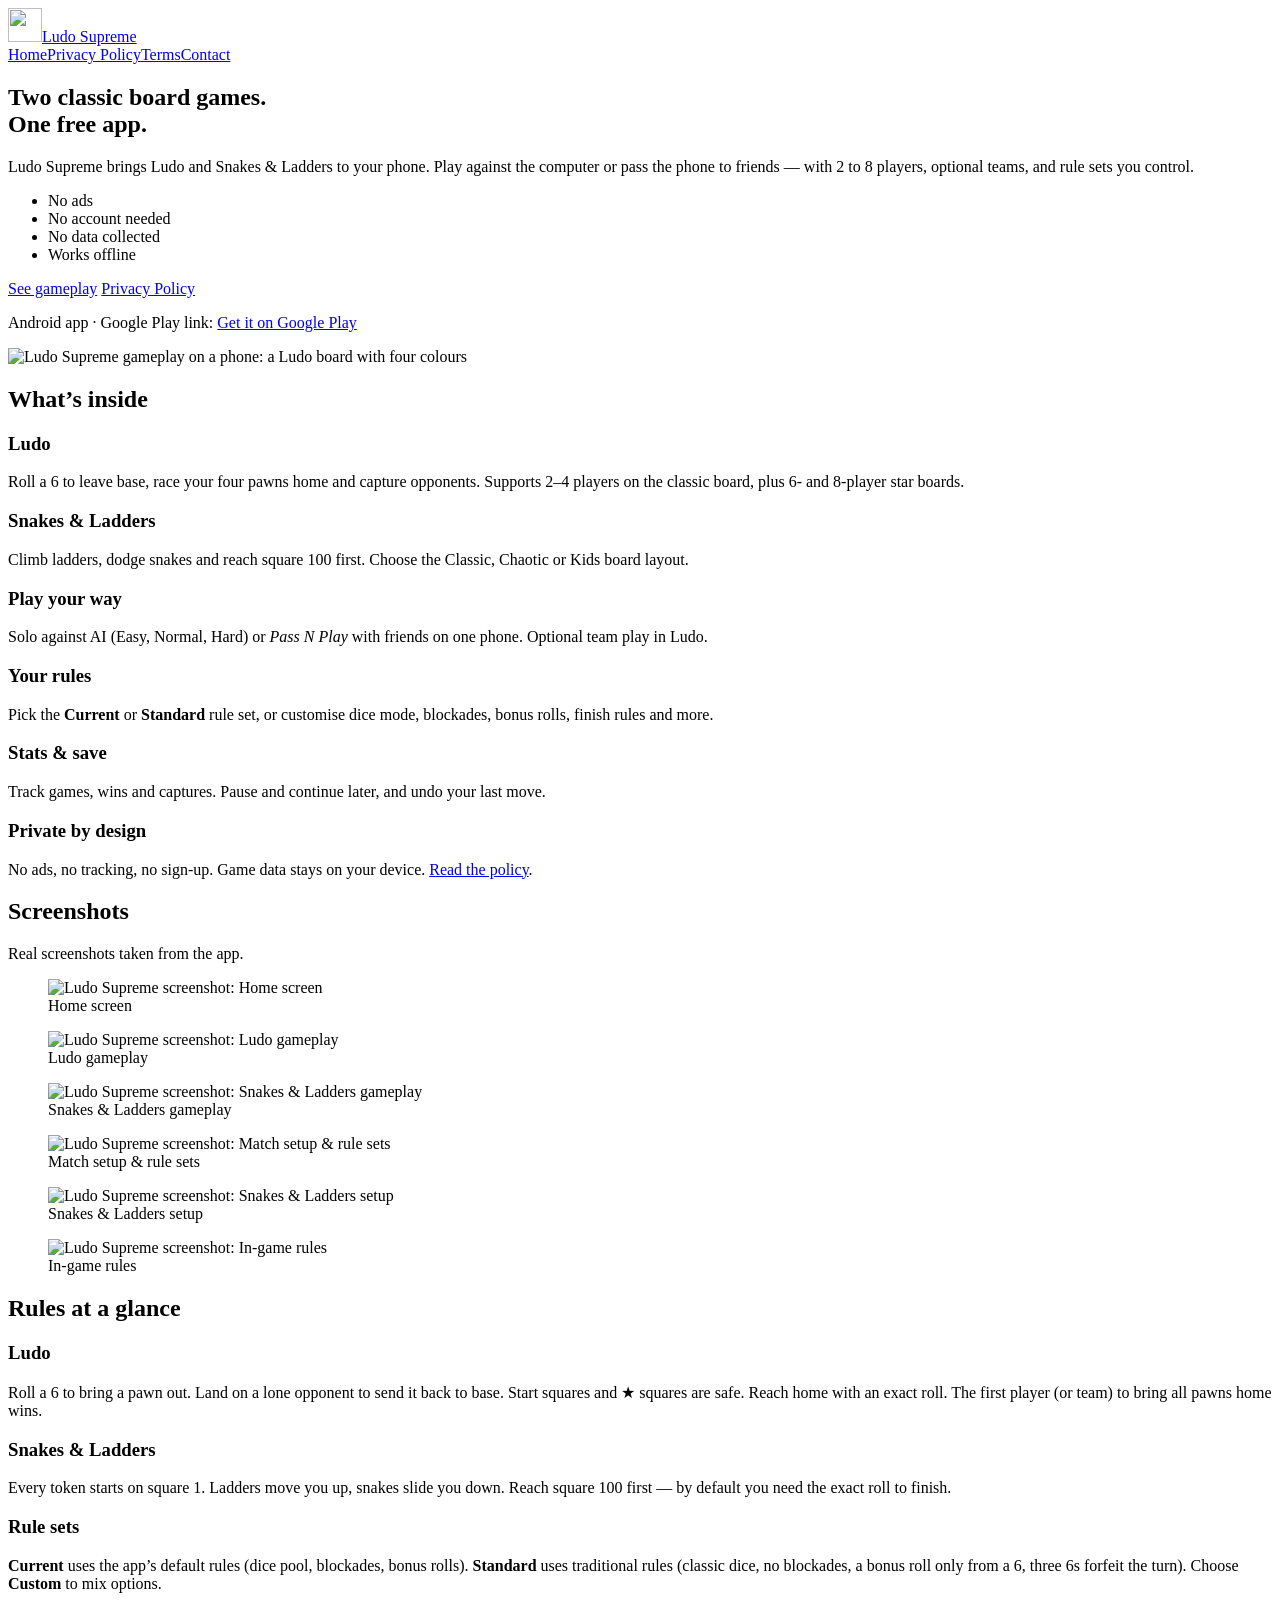
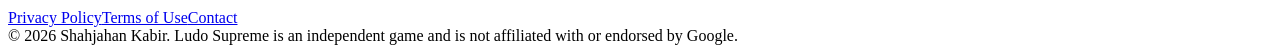
==== commit 1d998443: "Add files via upload" ====
--- a/docs/index.html
+++ b/docs/index.html
@@ -1,4548 +1,65 @@
-<!DOCTYPE html>
+<!doctype html>
 <html lang="en">
 <head>
-<meta charset="UTF-8">
-<meta name="viewport" content="width=device-width,initial-scale=1,viewport-fit=cover">
-<meta name="theme-color" content="#0b1220">
-<meta name="mobile-web-app-capable" content="yes">
-<meta name="apple-mobile-web-app-capable" content="yes">
-<meta name="apple-mobile-web-app-title" content="Ludo">
-<meta name="apple-mobile-web-app-status-bar-style" content="black-translucent">
-<link rel="apple-touch-icon" href="icon-192.png">
-<meta name="theme-color" content="#070b14">
-<meta name="description" content="Ludo Supreme v48 — a modern Ludo game with AI, statistics, save/resume and sound.">
-<title>Ludo Supreme v48</title>
+<meta charset="utf-8">
+<meta name="viewport" content="width=device-width,initial-scale=1">
+<title>Ludo Supreme – Ludo &amp; Snakes &amp; Ladders for Android</title>
+<meta name="description" content="Ludo Supreme is a free, offline Ludo and Snakes &amp; Ladders game for Android. No ads, no account and no data collection.">
+<meta name="theme-color" content="#0b1020">
+<link rel="icon" href="assets/favicon.png">
+<link rel="stylesheet" href="assets/style.css">
+<meta property="og:title" content="Ludo Supreme – Ludo &amp; Snakes &amp; Ladders for Android">
+<meta property="og:description" content="Ludo Supreme is a free, offline Ludo and Snakes &amp; Ladders game for Android. No ads, no account and no data collection.">
+<meta property="og:type" content="website">
+<meta property="og:image" content="assets/screens/ludo-gameplay.webp">
+</head>
+<body>
+<header class="site"><div class="wrap">
+<a class="brand" href="index.html"><img src="assets/icon-192.png" alt="" width="34" height="34">Ludo Supreme</a>
+<nav aria-label="Main"><a href="index.html" aria-current="page">Home</a><a href="privacy.html">Privacy Policy</a><a href="terms.html">Terms</a><a href="contact.html">Contact</a></nav>
+</div></header>
 
-<style>
-*,::before,::after{border-width:0;border-style:solid;border-color:#e5e7eb}
-html{line-height:1.5;-webkit-text-size-adjust:100%}
-body{line-height:inherit}
-h1,h2,h3,h4,h5,h6{font-size:inherit;font-weight:inherit}
-h1,h2,h3,h4,h5,h6,p,blockquote,ul,ol{margin:0}
-ul,ol{list-style:none;padding:0}
-button,input,select,textarea{font-family:inherit;font-size:100%;color:inherit}
-button{background-color:transparent;background-image:none;cursor:pointer}
-a{color:inherit;text-decoration:inherit}
-</style>
+<section class="hero"><div class="wrap">
+<div>
+<h1>Two classic board games.<br>One free app.</h1>
+<p class="lead">Ludo Supreme brings Ludo and Snakes &amp; Ladders to your phone. Play against the computer or pass the phone to friends &mdash; with 2 to 8 players, optional teams, and rule sets you control.</p>
+<ul class="badges"><li>No ads</li><li>No account needed</li><li>No data collected</li><li>Works offline</li></ul>
+<div class="btns">
+<a class="btn" href="#screens">See gameplay</a>
+<a class="btn alt" href="privacy.html">Privacy Policy</a>
+</div>
+<p class="note">Android app &middot; Google Play link: <a href="https://play.google.com/store/apps/details?id=com.ludosupreme.app">Get it on Google Play</a></p>
+</div>
+<div class="phone"><img src="assets/screens/ludo-gameplay.webp" width="540" height="960" alt="Ludo Supreme gameplay on a phone: a Ludo board with four colours"></div>
+</div></section>
 
-<style>
-:root {
-    --bg: #070b14;
-    --panel: #0d1320;
-    --border: rgba(255,255,255,.09);
-    --text: #f8fafc;
-    --muted: #94a3b8;
-    --red: #ef4444;
-    --green: #22c55e;
-    --yellow: #eab308;
-    --blue: #3b82f6;
-}
-* { box-sizing: border-box; }
-html { min-height: 100%; background: var(--bg); }
-body {
-    margin: 0;
-    min-height: 100vh;
-    background:
-        radial-gradient(circle at 20% 0%, rgba(59,130,246,.10), transparent 28%),
-        radial-gradient(circle at 80% 0%, rgba(168,85,247,.10), transparent 28%),
-        var(--bg);
-    color: var(--text);
-    font-family: Inter, system-ui, -apple-system, "Segoe UI", Roboto, Helvetica, Arial, sans-serif;
-}
-button, select, input { font: inherit; }
-button { -webkit-tap-highlight-color: transparent; }
-.app { min-height: 100vh; display: flex; flex-direction: column; }
-body { overflow-x: hidden; }
-button, input, select { touch-action: manipulation; }
-button:focus-visible, select:focus-visible, input:focus-visible { outline: 3px solid rgba(129,140,248,.9); outline-offset: 2px; }
+<section class="alt" id="features"><div class="wrap">
+<h2>What&rsquo;s inside</h2>
+<div class="grid" style="margin-top:18px">
+<div class="card"><h3>Ludo</h3><p>Roll a 6 to leave base, race your four pawns home and capture opponents. Supports 2&ndash;4 players on the classic board, plus 6- and 8-player star boards.</p></div>
+<div class="card"><h3>Snakes &amp; Ladders</h3><p>Climb ladders, dodge snakes and reach square 100 first. Choose the Classic, Chaotic or Kids board layout.</p></div>
+<div class="card"><h3>Play your way</h3><p>Solo against AI (Easy, Normal, Hard) or <em>Pass N Play</em> with friends on one phone. Optional team play in Ludo.</p></div>
+<div class="card"><h3>Your rules</h3><p>Pick the <strong>Current</strong> or <strong>Standard</strong> rule set, or customise dice mode, blockades, bonus rolls, finish rules and more.</p></div>
+<div class="card"><h3>Stats &amp; save</h3><p>Track games, wins and captures. Pause and continue later, and undo your last move.</p></div>
+<div class="card"><h3>Private by design</h3><p>No ads, no tracking, no sign-up. Game data stays on your device. <a href="privacy.html">Read the policy</a>.</p></div>
+</div></div></section>
 
-.header {
-    height: 68px;
-    border-bottom: 1px solid var(--border);
-    background: rgba(7,11,20,.88);
-    backdrop-filter: blur(16px);
-    display: flex; align-items: center; justify-content: space-between;
-    padding: 0 20px;
-    position: sticky; top: 0; z-index: 100;
-}
-.brand { display: flex; align-items: center; gap: 12px; }
-.brand-icon {
-    user-select: none;
-    width: 40px; height: 40px;
-    border-radius: 12px;
-    display: grid; place-items: center;
-    background: linear-gradient(135deg,#ef4444,#8b5cf6,#3b82f6);
-    box-shadow: 0 8px 30px rgba(99,102,241,.28);
-}
-.brand-title { font-size: 18px; font-weight: 900; letter-spacing: -.04em; }
-.brand-version { color: #94a3b8; font-size: 10px; font-weight: 800; text-transform: uppercase; letter-spacing: .12em; }
-.header-actions { display: flex; gap: 8px; }
-.icon-button {
-    width: 40px; height: 40px;
-    border: 1px solid var(--border);
-    background: rgba(255,255,255,.04);
-    color: #cbd5e1;
-    border-radius: 11px;
-    cursor: pointer;
-    transition: .18s ease;
-}
-.icon-button:hover { background: rgba(255,255,255,.08); color: white; transform: translateY(-1px); }
+<section id="screens"><div class="wrap">
+<h2>Screenshots</h2>
+<p class="meta">Real screenshots taken from the app.</p>
+<div class="shots" tabindex="0" aria-label="Screenshot gallery"><figure><img src="assets/screens/home.webp" width="210" height="373" loading="lazy" alt="Ludo Supreme screenshot: Home screen"><figcaption>Home screen</figcaption></figure><figure><img src="assets/screens/ludo-gameplay.webp" width="210" height="373" loading="lazy" alt="Ludo Supreme screenshot: Ludo gameplay"><figcaption>Ludo gameplay</figcaption></figure><figure><img src="assets/screens/snakes-gameplay.webp" width="210" height="373" loading="lazy" alt="Ludo Supreme screenshot: Snakes &amp; Ladders gameplay"><figcaption>Snakes &amp; Ladders gameplay</figcaption></figure><figure><img src="assets/screens/ludo-setup.webp" width="210" height="373" loading="lazy" alt="Ludo Supreme screenshot: Match setup &amp; rule sets"><figcaption>Match setup &amp; rule sets</figcaption></figure><figure><img src="assets/screens/snakes-setup.webp" width="210" height="373" loading="lazy" alt="Ludo Supreme screenshot: Snakes &amp; Ladders setup"><figcaption>Snakes &amp; Ladders setup</figcaption></figure><figure><img src="assets/screens/ludo-rules.webp" width="210" height="373" loading="lazy" alt="Ludo Supreme screenshot: In-game rules"><figcaption>In-game rules</figcaption></figure></div>
+</div></section>
 
-.main {
-    width: min(1500px,100%);
-    min-width: 0;
-    margin: 0 auto;
-    padding: 18px;
-    display: grid;
-    grid-template-columns: minmax(280px,350px) minmax(400px,1fr) minmax(280px,350px);
-    gap: 18px;
-    flex: 1;
-}
-.panel {
-    background: rgba(13,19,32,.84);
-    border: 1px solid var(--border);
-    border-radius: 18px;
-    box-shadow: 0 20px 60px rgba(0,0,0,.22);
-    overflow: hidden;
-}
-.panel-header {
-    padding: 16px 18px;
-    border-bottom: 1px solid var(--border);
-    display: flex; justify-content: space-between; align-items: center;
-}
-.panel-title { font-weight: 800; font-size: 13px; text-transform: uppercase; letter-spacing: .08em; color: #cbd5e1; }
-.panel-body { padding: 14px; }
+<section class="alt" id="rules"><div class="wrap">
+<h2>Rules at a glance</h2>
+<div class="grid" style="margin-top:18px">
+<div class="card"><h3>Ludo</h3><p>Roll a 6 to bring a pawn out. Land on a lone opponent to send it back to base. Start squares and &#9733; squares are safe. Reach home with an exact roll. The first player (or team) to bring all pawns home wins.</p></div>
+<div class="card"><h3>Snakes &amp; Ladders</h3><p>Every token starts on square 1. Ladders move you up, snakes slide you down. Reach square 100 first &mdash; by default you need the exact roll to finish.</p></div>
+<div class="card"><h3>Rule sets</h3><p><strong>Current</strong> uses the app&rsquo;s default rules (dice pool, blockades, bonus rolls). <strong>Standard</strong> uses traditional rules (classic dice, no blockades, a bonus roll only from a 6, three 6s forfeit the turn). Choose <strong>Custom</strong> to mix options.</p></div>
+</div></div></section>
 
-.board-panel { display: flex; flex-direction: column; align-items: center; justify-content: center; min-width: 0; }
-.board-wrap { width: min(78vh,100%); max-width: 760px; aspect-ratio: 1; position: relative; }
-.board {
-    width: 100%; height: 100%;
-    position: relative;
-    display: grid;
-    grid-template-columns: repeat(15,1fr);
-    grid-template-rows: repeat(15,1fr);
-    border-radius: 18px;
-    overflow: hidden;
-    background: #e5e7eb;
-    box-shadow: 0 0 0 2px rgba(255,255,255,.12), 0 25px 80px rgba(0,0,0,.42);
-    user-select: none;
-}
-.cell { position: relative; border: 1px solid rgba(15,23,42,.14); display: flex; align-items: center; justify-content: center; }
-.track { background: #f8fafc; }
-.track.safe::after { content: "★"; color: #475569; font-size: clamp(8px,1.4vw,18px); opacity: .75; }
-.track.start-red { background: #fecaca; }
-.track.start-green { background: #bbf7d0; }
-.track.start-yellow { background: #fef08a; }
-.track.start-blue { background: #bfdbfe; }
-.lane-red { background: #fca5a5; }
-.lane-green { background: #86efac; }
-.lane-yellow { background: #fde047; }
-.lane-blue { background: #93c5fd; }
-.center-home { grid-column: 7 / span 3; grid-row: 7 / span 3; position: relative; overflow: hidden; background: white; z-index: 4; }
-.center-triangle { position: absolute; inset: 0; }
-.center-triangle.red { clip-path: polygon(0 0,50% 50%,0 100%); background: var(--red); }
-.center-triangle.green { clip-path: polygon(0 0,100% 0,50% 50%); background: var(--green); }
-.center-triangle.yellow { clip-path: polygon(100% 0,100% 100%,50% 50%); background: var(--yellow); }
-.center-triangle.blue { clip-path: polygon(0 100%,100% 100%,50% 50%); background: var(--blue); }
-
-.base { position: relative; border-radius: 8px; margin: 1px; padding: 8%; z-index: 2; display: grid; place-items: center; container-type: size; }
-.base.red { grid-column: 1 / span 6; grid-row: 1 / span 6; background: #ef4444; }
-.base.green { grid-column: 10 / span 6; grid-row: 1 / span 6; background: #22c55e; }
-.base.yellow { grid-column: 10 / span 6; grid-row: 10 / span 6; background: #eab308; }
-.base.blue { grid-column: 1 / span 6; grid-row: 10 / span 6; background: #3b82f6; }
-.base-inner {
-    width: 100%; height: 100%;
-    background: rgba(255,255,255,.96);
-    border-radius: 10%;
-    padding: 12%;
-    display: grid;
-    grid-template-columns: repeat(2,1fr);
-    grid-template-rows: repeat(2,1fr);
-    gap: 12%;
-}
-.base-slot { border-radius: 50%; box-shadow: inset 0 0 0 3px rgba(15,23,42,.15), 0 2px 5px rgba(0,0,0,.15); }
-.base-slot.red { background: #ef4444; }
-.base-slot.green { background: #22c55e; }
-.base-slot.yellow { background: #eab308; }
-.base-slot.blue { background: #3b82f6; }
-
-.pawns-layer { position: absolute; inset: 0; z-index: 20; pointer-events: none; }
-.pawn {
-    position: absolute;
-    width: 5.9%; aspect-ratio: 1;
-    border-radius: 50%;
-    border: 2px solid rgba(255,255,255,.95);
-    box-shadow: 0 3px 7px rgba(0,0,0,.42), inset 0 2px 2px rgba(255,255,255,.35);
-    pointer-events: auto; cursor: pointer;
-    transform: translate(-50%,-50%);
-    transition: left calc(.11s / var(--speed, 1)) ease-out, top calc(.11s / var(--speed, 1)) ease-out, transform calc(.16s / var(--speed, 1)) ease, filter calc(.16s / var(--speed, 1)) ease;
-    padding: 0;
-}
-.pawn::after {
-    content: "";
-    position: absolute;
-    width: 34%; height: 34%;
-    left: 14%; top: 10%;
-    border-radius: 50%;
-    background: rgba(255,255,255,.45);
-}
-.pawn.red { background: radial-gradient(circle at 32% 25%,#fca5a5,#ef4444 48%,#991b1b); }
-.pawn.green { background: radial-gradient(circle at 32% 25%,#86efac,#22c55e 48%,#166534); }
-.pawn.yellow { background: radial-gradient(circle at 32% 25%,#fef08a,#eab308 48%,#854d0e); }
-.pawn.blue { background: radial-gradient(circle at 32% 25%,#93c5fd,#3b82f6 48%,#1e40af); }
-.pawn.selectable {
-    animation: pawnPulse 850ms ease-in-out infinite alternate;
-    box-shadow: 0 0 0 4px rgba(255,255,255,.95), 0 0 20px rgba(255,255,255,.75), 0 5px 12px rgba(0,0,0,.4);
-    z-index: 40;
-}
-.pawn:focus-visible { outline: 3px solid white; outline-offset: 3px; }
-.pawn.finished { filter: saturate(.8); }
-@keyframes pawnPulse { from { filter: brightness(1); } to { filter: brightness(1.3); } }
-
-.dice-container { width: 70px; height: 70px; perspective: 700px; }
-.dice {
-    width: 64px; height: 64px;
-    position: relative;
-    transform-style: preserve-3d;
-    cursor: pointer;
-    transition: transform calc(900ms / var(--speed, 1)) cubic-bezier(.17,.67,.14,.93);
-}
-.dice-face {
-    position: absolute;
-    width: 64px; height: 64px;
-    display: grid;
-    grid-template-columns: repeat(3, 1fr);
-    grid-template-rows: repeat(3, 1fr);
-    padding: 8px;
-    background: linear-gradient(145deg,#fff,#e2e8f0);
-    border: 2px solid #cbd5e1;
-    border-radius: 12px;
-    box-shadow: inset 0 0 8px rgba(0,0,0,.12), 0 5px 12px rgba(0,0,0,.15);
-}
-.dot {
-    width: 10px; height: 10px;
-    align-self: center; justify-self: center;
-    border-radius: 50%;
-    background: #1e293b;
-    box-shadow: inset 0 1px 2px rgba(255,255,255,.25), 0 1px 1px rgba(0,0,0,.25);
-}
-.face-1 { transform: translateZ(32px); }
-.face-6 { transform: rotateY(180deg) translateZ(32px); }
-.face-2 { transform: rotateY(-90deg) translateZ(32px); }
-.face-5 { transform: rotateY(90deg) translateZ(32px); }
-.face-3 { transform: rotateX(90deg) translateZ(32px); }
-.face-4 { transform: rotateX(-90deg) translateZ(32px); }
-
-.yard-dice {
-    --d: 52px; --d: 26cqw;
-    position: absolute;
-    left: 50%; top: 50%;
-    z-index: 3;
-    transform: translate(-50%,-50%);
-    opacity: .5;
-    filter: saturate(.6);
-    pointer-events: none;
-    transition: opacity .25s ease, filter .25s ease;
-}
-.yard-dice[hidden] { display: none; }
-.yard-dice.active { opacity: 1; filter: none; }
-.yard-dice.can-roll {
-    pointer-events: auto; cursor: pointer;
-    animation: yardDiceGlow 900ms ease-in-out infinite alternate;
-}
-@keyframes yardDiceGlow {
-    from { filter: drop-shadow(0 0 2px rgba(255,255,255,.55)); }
-    to   { filter: drop-shadow(0 0 9px rgba(255,255,255,1)); }
-}
-.yard-dice .dice-container { width: var(--d); height: var(--d); perspective: calc(var(--d) * 11); transform: none; }
-.yard-dice .dice { width: var(--d); height: var(--d); }
-.yard-dice .dice-face {
-    width: var(--d); height: var(--d);
-    padding: calc(var(--d) * .125);
-    border-width: max(1px, calc(var(--d) * .03));
-    border-radius: calc(var(--d) * .19);
-    box-shadow: inset 0 0 calc(var(--d) * .12) rgba(0,0,0,.12), 0 calc(var(--d) * .08) calc(var(--d) * .19) rgba(0,0,0,.15);
-}
-.yard-dice .dot { width: calc(var(--d) * .17); height: calc(var(--d) * .17); }
-.yard-dice .face-1 { transform: translateZ(calc(var(--d) / 2)); }
-.yard-dice .face-6 { transform: rotateY(180deg) translateZ(calc(var(--d) / 2)); }
-.yard-dice .face-2 { transform: rotateY(-90deg) translateZ(calc(var(--d) / 2)); }
-.yard-dice .face-5 { transform: rotateY(90deg) translateZ(calc(var(--d) / 2)); }
-.yard-dice .face-3 { transform: rotateX(90deg) translateZ(calc(var(--d) / 2)); }
-.yard-dice .face-4 { transform: rotateX(-90deg) translateZ(calc(var(--d) / 2)); }
-
-.turn-banner {
-    width: 100%;
-    margin-top: 14px;
-    border: 1px solid var(--border);
-    border-radius: 13px;
-    padding: 11px 14px;
-    text-align: center;
-    background: rgba(255,255,255,.035);
-}
-.turn-name { font-weight: 800; font-size: 14px; }
-.turn-hint { color: var(--muted); font-size: 11px; margin-top: 2px; }
-
-.player-card {
-    border: 1px solid var(--border);
-    border-radius: 14px;
-    padding: 12px;
-    margin-bottom: 9px;
-    background: rgba(255,255,255,.025);
-    transition: .2s ease;
-}
-.player-card.active-turn {
-    box-shadow: 0 0 0 2px var(--player-color), 0 8px 25px rgba(0,0,0,.15);
-    background: rgba(255,255,255,.055);
-}
-.player-card.finished-player { opacity: .7; border-color: rgba(255,255,255,.2); }
-.player-row { display: flex; align-items: center; gap: 10px; }
-.color-dot { width: 30px; height: 30px; border-radius: 50%; flex: 0 0 auto; }
-.color-dot.red { background: var(--red); }
-.color-dot.green { background: var(--green); }
-.color-dot.yellow { background: var(--yellow); }
-.color-dot.blue { background: var(--blue); }
-.player-name { flex: 1; min-width: 0; font-size: 13px; font-weight: 800; white-space: nowrap; overflow: hidden; text-overflow: ellipsis; }
-.player-type { font-size: 9px; text-transform: uppercase; color: #94a3b8; letter-spacing: .08em; }
-.rank-badge { font-size: 10px; font-weight: 900; padding: 3px 8px; border-radius: 99px; background: rgba(255,255,255,.1); color: #e2e8f0; margin-left: 6px; letter-spacing: .04em; }
-.rank-badge.gold { background: linear-gradient(135deg,#fbbf24,#f59e0b); color: #451a03; }
-.rank-badge.silver { background: linear-gradient(135deg,#cbd5e1,#94a3b8); color: #1e293b; }
-.rank-badge.bronze { background: linear-gradient(135deg,#d97706,#92400e); color: #fef3c7; }
-.progress-bar { height: 5px; border-radius: 99px; background: rgba(255,255,255,.07); overflow: hidden; margin-top: 9px; }
-.progress-fill { height: 100%; border-radius: inherit; transition: width .3s ease; }
-.progress-fill.red { background: var(--red); }
-.progress-fill.green { background: var(--green); }
-.progress-fill.yellow { background: var(--yellow); }
-.progress-fill.blue { background: var(--blue); }
-.player-stats { display: flex; justify-content: space-between; margin-top: 6px; color: #94a3b8; font-size: 10px; }
-
-.stat-grid { display: grid; grid-template-columns: repeat(2,1fr); gap: 8px; }
-.stat-box { border: 1px solid var(--border); border-radius: 12px; padding: 12px; background: rgba(255,255,255,.025); }
-.stat-value { font-size: 20px; font-weight: 900; }
-.stat-label { font-size: 9px; text-transform: uppercase; color: #64748b; letter-spacing: .08em; margin-top: 2px; }
-
-.log { height: 270px; overflow-y: auto; padding-right: 3px; }
-.log-entry { border-bottom: 1px solid rgba(255,255,255,.045); padding: 8px 3px; font-size: 11px; color: #cbd5e1; line-height: 1.45; }
-.log-entry time { color: #475569; font-size: 9px; margin-right: 6px; }
-.rules { color: #94a3b8; font-size: 11px; line-height: 1.7; }
-.rules strong { color: #e2e8f0; }
-
-.modal {
-    position: fixed; inset: 0;
-    overflow-y: auto;
-    z-index: 500;
-    background: rgba(2,6,23,.78);
-    backdrop-filter: blur(12px);
-    display: flex; align-items: center; justify-content: center;
-    padding: 16px;
-}
-.modal.hidden { display: none; }
-.modal-card {
-    width: min(680px,100%);
-    margin: auto;
-    max-height: 92vh;
-    overflow-y: auto;
-    background: #0c1220;
-    border: 1px solid rgba(255,255,255,.12);
-    border-radius: 22px;
-    box-shadow: 0 30px 100px rgba(0,0,0,.55);
-}
-.modal-header { padding: 22px 22px 16px; border-bottom: 1px solid var(--border); }
-.modal-title { font-size: 22px; font-weight: 900; letter-spacing: -.04em; }
-.modal-subtitle { color: #64748b; font-size: 12px; margin-top: 5px; }
-.modal-body { padding: 20px; }
-.form-grid { display: grid; grid-template-columns: repeat(2,1fr); gap: 12px; }
-.field { display: flex; flex-direction: column; gap: 6px; }
-.field.full { grid-column: 1/-1; }
-.field label { color: #94a3b8; font-size: 10px; font-weight: 800; text-transform: uppercase; letter-spacing: .08em; }
-.field input, .field select {
-    width: 100%; height: 44px;
-    border: 1px solid rgba(255,255,255,.1);
-    border-radius: 11px;
-    padding: 0 12px;
-    color: white;
-    background: #111827;
-    outline: none;
-}
-.field input:focus, .field select:focus { border-color: #6366f1; box-shadow: 0 0 0 3px rgba(99,102,241,.12); }
-.color-field { border-left: 4px solid var(--color); padding-left: 9px; }
-.modal-footer { padding: 16px 20px 20px; display: flex; gap: 10px; justify-content: flex-end; }
-.primary-button, .secondary-button, .danger-button {
-    border: 0; border-radius: 11px;
-    min-height: 43px; padding: 0 17px;
-    font-weight: 800; cursor: pointer;
-}
-.primary-button { color: white; background: linear-gradient(135deg,#6366f1,#8b5cf6); }
-.secondary-button { color: #cbd5e1; background: rgba(255,255,255,.07); border: 1px solid var(--border); }
-.danger-button { color: white; background: #b91c1c; }
-
-.resume-box {
-    display: none;
-    border: 1px solid rgba(99,102,241,.3);
-    background: rgba(99,102,241,.08);
-    padding: 12px;
-    border-radius: 13px;
-    margin-bottom: 16px;
-}
-.resume-box.visible { display: block; }
-.resume-title { font-weight: 800; font-size: 12px; }
-.resume-description { color: #94a3b8; font-size: 10px; margin-top: 3px; }
-.resume-actions { display: flex; gap: 7px; margin-top: 9px; }
-.resume-actions button { min-height: 34px; padding: 0 10px; font-size: 10px; border-radius: 8px; }
-
-.winner-icon { width: 90px; height: 90px; margin: 0 auto 16px; border-radius: 50%; display: grid; place-items: center; font-size: 38px; background: linear-gradient(135deg,#f59e0b,#f97316); box-shadow: 0 15px 40px rgba(245,158,11,.25); }
-.winner-title { text-align: center; font-size: 29px; font-weight: 900; }
-.winner-subtitle { text-align: center; color: #94a3b8; font-size: 12px; margin-top: 5px; }
-
-.ranking-list { display: flex; flex-direction: column; gap: 8px; margin-top: 18px; }
-.rank-row {
-    display: flex; align-items: center; gap: 12px;
-    padding: 12px 14px;
-    border-radius: 12px;
-    background: rgba(255,255,255,.045);
-    border: 1px solid rgba(255,255,255,.07);
-}
-.rank-row.first-place { background: linear-gradient(135deg, rgba(251,191,36,.18), rgba(245,158,11,.10)); border-color: rgba(251,191,36,.45); }
-.rank-row.second-place { background: linear-gradient(135deg, rgba(203,213,225,.16), rgba(148,163,184,.08)); border-color: rgba(203,213,225,.35); }
-.rank-row.third-place { background: linear-gradient(135deg, rgba(217,119,6,.14), rgba(146,64,14,.08)); border-color: rgba(217,119,6,.35); }
-.rank-position { font-size: 20px; font-weight: 900; min-width: 38px; text-align: center; }
-.rank-color-dot { width: 24px; height: 24px; border-radius: 50%; flex: 0 0 auto; }
-.rank-name { flex: 1; font-weight: 800; font-size: 14px; }
-.rank-name small { margin-left: 6px; color: #64748b; font-size: 9px; font-weight: 800; letter-spacing: .06em; text-transform: uppercase; }
-.rank-label { font-size: 11px; font-weight: 900; color: #94a3b8; text-transform: uppercase; letter-spacing: .08em; }
-.rank-label.gold { color: #fbbf24; }
-.rank-label.silver { color: #cbd5e1; }
-.rank-label.bronze { color: #d97706; }
-
-.winner-stats { display: grid; grid-template-columns: repeat(4,1fr); gap: 8px; margin-top: 20px; }
-.winner-stat { text-align: center; padding: 10px; border-radius: 10px; background: rgba(255,255,255,.045); }
-.winner-stat strong { display: block; font-size: 18px; }
-.winner-stat span { font-size: 8px; color: #64748b; text-transform: uppercase; }
-.winner-stat { position: relative; border: 1px solid transparent; font: inherit; color: inherit; cursor: pointer; transition: background .15s ease, border-color .15s ease, transform .15s ease; }
-.winner-stat:hover { background: rgba(255,255,255,.09); }
-.winner-stat:active { transform: scale(.97); }
-.winner-stat.selected { border-color: rgba(129,140,248,.8); background: rgba(99,102,241,.16); }
-.winner-stat::after { content: ""; position: absolute; right: 8px; top: 8px; width: 6px; height: 6px; border-right: 2px solid #64748b; border-bottom: 2px solid #64748b; transform: rotate(45deg); transition: transform .2s ease; }
-.winner-stat.selected::after { transform: rotate(225deg); border-color: #a5b4fc; }
-.winner-hint { text-align: center; color: #64748b; font-size: 11px; margin-top: 10px; }
-.winner-detail { margin-top: 14px; padding: 14px; border-radius: 14px; background: rgba(255,255,255,.04); border: 1px solid rgba(255,255,255,.07); }
-.winner-detail.hidden { display: none; }
-.wd-head { display: flex; align-items: baseline; justify-content: space-between; gap: 10px; margin-bottom: 10px; }
-.wd-title { font-weight: 900; font-size: 14px; }
-.wd-total { color: #94a3b8; font-size: 11px; }
-.wd-row { display: grid; grid-template-columns: 12px 1fr auto; column-gap: 10px; row-gap: 6px; align-items: center; padding: 10px 0; border-top: 1px solid rgba(255,255,255,.06); }
-.wd-row.is-winner .wd-name { color: #fbbf24; }
-.wd-dot { width: 12px; height: 12px; border-radius: 50%; }
-.wd-name { font-weight: 800; font-size: 13px; }
-.wd-name small { margin-left: 6px; color: #64748b; font-size: 9px; font-weight: 800; letter-spacing: .06em; }
-.wd-sub { color: #94a3b8; font-size: 11px; margin-top: 2px; }
-.wd-val { font-size: 20px; font-weight: 900; }
-.wd-bar { grid-column: 1 / -1; height: 5px; border-radius: 99px; background: rgba(255,255,255,.07); overflow: hidden; }
-.wd-bar i { display: block; height: 100%; border-radius: 99px; }
-
-.dev-panel {
-    position: fixed; left: 12px; bottom: 12px;
-    z-index: 650;
-    width: min(340px, calc(100vw - 24px));
-    padding: 14px;
-    max-height: calc(100vh - 24px);
-    overflow-y: auto;
-    border-radius: 16px;
-    background: rgba(12,18,32,.55);
-    -webkit-backdrop-filter: blur(3px);
-    backdrop-filter: blur(3px);
-    border: 1px solid rgba(250,204,21,.45);
-    box-shadow: 0 20px 60px rgba(0,0,0,.55);
-    color: #e2e8f0;
-}
-.dev-panel.hidden { display: none; }
-.dev-head { display: flex; align-items: center; justify-content: space-between; margin-bottom: 12px; }
-.dev-title { font-weight: 900; font-size: 12px; letter-spacing: .1em; text-transform: uppercase; color: #facc15; }
-.dev-close { width: 28px; height: 28px; border-radius: 8px; border: 1px solid rgba(255,255,255,.14); background: rgba(255,255,255,.05); color: #cbd5e1; font-size: 16px; line-height: 1; }
-.dev-head-actions { display: flex; gap: 6px; }
-.dev-min { width: 28px; height: 28px; border-radius: 8px; border: 1px solid rgba(255,255,255,.14); background: rgba(255,255,255,.05); color: #cbd5e1; font-size: 16px; line-height: 1; }
-.dev-bubble {
-    position: fixed; left: 12px; bottom: 12px;
-    z-index: 650;
-    width: 58px; height: 58px;
-    border-radius: 50%;
-    border: 2px solid rgba(250,204,21,.8);
-    background: rgba(12,18,32,.6);
-    -webkit-backdrop-filter: blur(3px);
-    backdrop-filter: blur(3px);
-    box-shadow: 0 8px 24px rgba(0,0,0,.45);
-    color: #fde047;
-    display: flex; flex-direction: column; align-items: center; justify-content: center;
-    line-height: 1.1;
-    touch-action: none; user-select: none;
-    cursor: grab;
-}
-.dev-bubble.hidden { display: none; }
-.dev-bubble strong { font-size: 14px; font-weight: 900; color: #fff; }
-.dev-bubble small { font-size: 8px; font-weight: 800; letter-spacing: .08em; text-transform: uppercase; }
-.dev-bubble.paused { border-color: #f97316; color: #fdba74; animation: devBubblePulse 1s ease-in-out infinite alternate; }
-@keyframes devBubblePulse {
-    from { box-shadow: 0 0 0 0 rgba(249,115,22,.55), 0 8px 24px rgba(0,0,0,.45); }
-    to   { box-shadow: 0 0 0 8px rgba(249,115,22,0), 0 8px 24px rgba(0,0,0,.45); }
-}
-@media (max-height: 700px) { .dev-hist-list { max-height: 100px; } }
-.dev-row { display: flex; align-items: baseline; justify-content: space-between; font-size: 11px; font-weight: 800; color: #e2e8f0; text-transform: uppercase; letter-spacing: .08em; }
-.dev-readout { font-size: 22px; font-weight: 900; color: #fff; letter-spacing: 0; }
-.dev-slider { width: 100%; margin: 10px 0 4px; accent-color: #facc15; touch-action: pan-y; }
-.dev-ends { display: flex; justify-content: space-between; font-size: 10px; color: #cbd5e1; }
-.dev-presets { display: flex; flex-wrap: wrap; gap: 6px; margin-top: 12px; }
-.dev-presets button { flex: 1; min-width: 48px; padding: 8px 6px; border-radius: 8px; border: 1px solid rgba(255,255,255,.12); background: rgba(255,255,255,.05); color: #e2e8f0; font-size: 11px; font-weight: 800; }
-.dev-presets button.on { border-color: #facc15; background: rgba(250,204,21,.16); color: #fde047; }
-.dev-divider { height: 1px; margin: 14px 0 12px; background: rgba(255,255,255,.1); }
-.dev-pos { font-size: 13px; font-weight: 900; color: #fff; letter-spacing: 0; }
-.dev-hist-controls { display: flex; gap: 6px; margin-top: 10px; }
-.dev-hist-controls button, .dev-hist-pause { padding: 8px 6px; border-radius: 8px; border: 1px solid rgba(255,255,255,.12); background: rgba(255,255,255,.05); color: #e2e8f0; font-size: 11px; font-weight: 800; }
-.dev-hist-controls button { flex: 1; white-space: nowrap; padding-left: 2px; padding-right: 2px; }
-.dev-hist-controls button:disabled, .dev-hist-pause:disabled { opacity: .35; cursor: not-allowed; }
-.dev-hist-pause { width: 100%; margin-top: 8px; border-color: rgba(250,204,21,.55); color: #fde047; }
-.dev-hist-pause.paused { background: rgba(250,204,21,.16); }
-.dev-hist-list { position: relative; margin-top: 8px; max-height: 150px; overflow-y: auto; border: 1px solid rgba(255,255,255,.08); border-radius: 10px; background: rgba(0,0,0,.12); }
-.dev-hist-item { display: flex; align-items: center; gap: 8px; width: 100%; padding: 6px 8px; border-bottom: 1px solid rgba(255,255,255,.05); text-align: left; font-size: 11px; color: #cbd5e1; }
-.dev-hist-item.current { background: rgba(250,204,21,.16); color: #fff; }
-.dev-hist-n { flex: 0 0 34px; color: #64748b; font-size: 10px; }
-.dev-hist-dot { flex: 0 0 8px; width: 8px; height: 8px; border-radius: 50%; }
-.dev-hist-note { flex: 1; min-width: 0; }
-.dev-note { margin-top: 10px; font-size: 10px; color: #cbd5e1; }
-
-.toast {
-    position: fixed; right: 18px; bottom: 18px;
-    z-index: 700;
-    background: #111827;
-    border: 1px solid rgba(255,255,255,.12);
-    border-radius: 12px;
-    padding: 12px 15px;
-    box-shadow: 0 15px 50px rgba(0,0,0,.35);
-    transform: translateY(120px);
-    opacity: 0;
-    transition: .25s ease;
-    font-size: 12px;
-}
-.toast.show { transform: translateY(0); opacity: 1; }
-
-.music-panel { margin-top: 12px; padding: 12px; border: 1px solid var(--border); border-radius: 12px; }
-.music-row { display: flex; align-items: center; gap: 9px; }
-.music-row label { flex: 1; font-size: 11px; color: #94a3b8; }
-.range { width: 100%; accent-color: #8b5cf6; }
-
-.saved-indicator { display: inline-flex; align-items: center; gap: 5px; font-size: 9px; color: #64748b; }
-.saved-dot { width: 6px; height: 6px; border-radius: 50%; background: #22c55e; }
-
-.confetti { position: fixed; inset: 0; z-index: 550; pointer-events: none; }
-.hidden { display: none !important; }
-
-.panel-header.collapsible { cursor: pointer; user-select: none; }
-.panel-header.collapsible .collapse-btn { background: transparent; border: none; color: #94a3b8; font-size: 15px; padding: 0 4px; transition: transform .2s ease, color .2s ease; line-height: 1; }
-.panel-header.collapsible .collapse-btn:hover { color: #fff; }
-.panel-header.collapsible.collapsed .collapse-btn { transform: rotate(-90deg); }
-.panel-body.collapsed { display: none; }
-.board-controls { width: 100%; max-width: 420px; margin-top: 18px; }
-
-@media (max-width: 1180px) {
-    .main { grid-template-columns: 280px minmax(400px,1fr); }
-    .right-panel { grid-column: 1/-1; display: grid; grid-template-columns: 1fr 1fr; gap: 18px; }
-    .right-panel > .panel { min-width: 0; }
-}
-@media (max-width: 820px) {
-    .header { padding: 0 12px; }
-    .main { display: flex; flex-direction: column; padding: 10px; }
-    .left-panel, .right-panel { width: 100%; }
-    .board-panel { order: -1; }
-    .board-wrap { width: min(96vw,650px); }
-    .right-panel { display: flex; flex-direction: column; }
-    .log { height: 200px; }
-}
-@media (max-width: 520px) {
-    .brand-title { font-size: 15px; }
-    .brand-version { display: none; }
-    .header { height: 58px; }
-    .board { border-radius: 10px; }
-    .form-grid { grid-template-columns: 1fr; }
-    .field.full { grid-column: auto; }
-    .winner-stats { grid-template-columns: repeat(2,1fr); }
-    .ranking-list { font-size: 12px; }
-    .rank-position { font-size: 16px; min-width: 30px; }
-}
-@media (prefers-reduced-motion: reduce) {
-    *, *::before, *::after {
-        animation-duration: .001ms !important;
-        animation-iteration-count: 1 !important;
-        scroll-behavior: auto !important;
-        transition-duration: .001ms !important;
-    }
-}
-
-/* v31 enhancements */
-.cell.preview-dest {
-    outline: 3px solid #fbbf24 !important;
-    outline-offset: -2px;
-    z-index: 6;
-    box-shadow: inset 0 0 18px rgba(251,191,36,.5);
-}
-.cell.preview-path {
-    outline: 2px solid rgba(99,102,241,.75) !important;
-    outline-offset: -2px;
-    z-index: 5;
-}
-.cell.blockade-mark::before {
-    content: "🧱";
-    position: absolute;
-    font-size: clamp(8px, 1.2vw, 14px);
-    opacity: .9;
-    z-index: 3;
-    pointer-events: none;
-}
-.tutorial-overlay {
-    position: fixed; inset: 0; z-index: 800;
-    background: rgba(2,6,23,.82); backdrop-filter: blur(10px);
-    display: flex; align-items: center; justify-content: center; padding: 16px;
-}
-.tutorial-card {
-    width: min(420px,100%); background: #0c1220; border: 1px solid rgba(255,255,255,.12);
-    border-radius: 20px; padding: 24px; box-shadow: 0 30px 80px rgba(0,0,0,.5);
-}
-.tutorial-card h2 { font-size: 20px; font-weight: 900; margin-bottom: 8px; }
-.tutorial-card p { color: #94a3b8; font-size: 13px; line-height: 1.6; margin-bottom: 12px; }
-.tutorial-steps { display: flex; flex-direction: column; gap: 10px; margin: 16px 0; }
-.tutorial-step {
-    display: flex; gap: 12px; align-items: flex-start;
-    padding: 10px 12px; border-radius: 12px; background: rgba(255,255,255,.04);
-    border: 1px solid rgba(255,255,255,.06); font-size: 12px; color: #cbd5e1;
-}
-.tutorial-step span { font-size: 18px; flex-shrink: 0; }
-.stats-summary {
-    display: grid; grid-template-columns: repeat(3,1fr); gap: 8px;
-    margin-bottom: 14px; padding: 12px; border-radius: 12px;
-    background: rgba(255,255,255,.03); border: 1px solid rgba(255,255,255,.07);
-}
-.stats-summary .ss-box { text-align: center; }
-.stats-summary .ss-val { font-size: 18px; font-weight: 900; }
-.stats-summary .ss-lab { font-size: 9px; text-transform: uppercase; color: #64748b; letter-spacing: .06em; }
-.icon-button.undo-btn:disabled { opacity: .35; cursor: not-allowed; }
-.pawn.capturing {
-    animation: capturePop 380ms cubic-bezier(.5,0,.9,.4) forwards;
-    z-index: 60;
-}
-@keyframes capturePop {
-    0%   { scale: 1;    rotate: 0deg;   opacity: 1;  filter: brightness(1); }
-    35%  { scale: 1.45; rotate: -12deg; opacity: 1;  filter: brightness(1.7); }
-    100% { scale: .15;  rotate: 120deg; opacity: 0;  filter: brightness(1.2); }
-}
-.capture-burst {
-    position: absolute; width: 5.9%; aspect-ratio: 1; border-radius: 50%;
-    transform: translate(-50%,-50%);
-    border: 3px solid var(--burst, #fff);
-    pointer-events: none; z-index: 59;
-    animation: captureBurst 520ms ease-out forwards;
-}
-@keyframes captureBurst {
-    from { scale: .6; opacity: .95; box-shadow: 0 0 0 0 var(--burst, #fff); }
-    to   { scale: 3.2; opacity: 0; box-shadow: 0 0 22px 6px var(--burst, #fff); }
-}
-.exact-hint {
-    margin-top: 8px; padding: 8px 12px; border-radius: 10px;
-    background: rgba(251,191,36,.1); border: 1px solid rgba(251,191,36,.35);
-    color: #fde68a; font-size: 12px; font-weight: 700; text-align: center;
-}
-.exact-hint.hidden { display: none; }
-.roll-cta {
-    margin-top: 10px; width: 100%; padding: 13px 16px; border: 0; border-radius: 12px;
-    font-weight: 800; font-size: 15px; color: #fff; letter-spacing: .02em;
-    background: linear-gradient(135deg,#6366f1,#8b5cf6);
-    box-shadow: 0 8px 20px rgba(99,102,241,.35);
-}
-.roll-cta:active { transform: scale(.98); }
-.roll-cta.hidden { display: none; }
-.split-bar { display: flex; gap: 8px; justify-content: center; flex-wrap: wrap; margin-top: 10px; }
-.split-bar.hidden { display: none; }
-.split-chip { min-width: 46px; height: 46px; border-radius: 12px; font-weight: 900; font-size: 19px; color: #fff;
-    border: 2px solid rgba(255,255,255,.18); background: rgba(255,255,255,.06); }
-.split-chip.sel { border-color: #fbbf24; background: rgba(251,191,36,.2); box-shadow: 0 0 0 3px rgba(251,191,36,.25); }
-.split-chip.dead { opacity: .35; }
-.split-chip:disabled { cursor: default; }
-</style>
-<style>
-.fa-solid{display:inline-block;width:1em;height:1em;line-height:1;vertical-align:-.125em;background-color:currentColor;-webkit-mask:var(--fa) center/contain no-repeat;mask:var(--fa) center/contain no-repeat}
-.fa-dice{--fa:url("data:image/svg+xml,%3Csvg xmlns='http://www.w3.org/2000/svg' viewBox='0 0 24 24' fill-rule='evenodd'%3E%3Cpath d='M5 3h14a2 2 0 0 1 2 2v14a2 2 0 0 1-2 2H5a2 2 0 0 1-2-2V5a2 2 0 0 1 2-2zM8 6.5a1.5 1.5 0 1 0 0 3a1.5 1.5 0 1 0 0-3zM16 6.5a1.5 1.5 0 1 0 0 3a1.5 1.5 0 1 0 0-3zM12 10.5a1.5 1.5 0 1 0 0 3a1.5 1.5 0 1 0 0-3zM8 14.5a1.5 1.5 0 1 0 0 3a1.5 1.5 0 1 0 0-3zM16 14.5a1.5 1.5 0 1 0 0 3a1.5 1.5 0 1 0 0-3z'/%3E%3C/svg%3E")}
-.fa-volume-high{--fa:url("data:image/svg+xml,%3Csvg xmlns='http://www.w3.org/2000/svg' viewBox='0 0 24 24' fill-rule='evenodd'%3E%3Cpath d='M2 9v6h4l5 4V5L6 9z'/%3E%3Cpath d='M15 8.5a5 5 0 0 1 0 7M18 5.5a9 9 0 0 1 0 13' fill='none' stroke='black' stroke-linecap='round' stroke-linejoin='round' stroke-width='2'/%3E%3C/svg%3E")}
-.fa-volume-xmark{--fa:url("data:image/svg+xml,%3Csvg xmlns='http://www.w3.org/2000/svg' viewBox='0 0 24 24' fill-rule='evenodd'%3E%3Cpath d='M2 9v6h4l5 4V5L6 9z'/%3E%3Cpath d='M15 9l6 6M21 9l-6 6' fill='none' stroke='black' stroke-linecap='round' stroke-linejoin='round' stroke-width='2'/%3E%3C/svg%3E")}
-.fa-plus{--fa:url("data:image/svg+xml,%3Csvg xmlns='http://www.w3.org/2000/svg' viewBox='0 0 24 24' fill-rule='evenodd'%3E%3Cpath d='M11 4h2v7h7v2h-7v7h-2v-7H4v-2h7z'/%3E%3C/svg%3E")}
-.fa-music{--fa:url("data:image/svg+xml,%3Csvg xmlns='http://www.w3.org/2000/svg' viewBox='0 0 24 24' fill-rule='evenodd'%3E%3Cpath d='M9 4.5L20 2v4L9 8.5z'/%3E%3Crect x='9' y='4' width='2' height='14'/%3E%3Crect x='18' y='2' width='2' height='14'/%3E%3Ccircle cx='7.5' cy='18' r='3'/%3E%3Ccircle cx='16.5' cy='16' r='3'/%3E%3C/svg%3E")}
-.fa-wand-magic-sparkles{--fa:url("data:image/svg+xml,%3Csvg xmlns='http://www.w3.org/2000/svg' viewBox='0 0 24 24' fill-rule='evenodd'%3E%3Cpath d='M4 20L14 10' fill='none' stroke='black' stroke-linecap='round' stroke-linejoin='round' stroke-width='3'/%3E%3Cpath d='M18 1l1.2 3.8L23 6l-3.8 1.2L18 11l-1.2-3.8L13 6l3.8-1.2zM6 3l.7 2.3L9 6l-2.3.7L6 9l-.7-2.3L3 6l2.3-.7z'/%3E%3C/svg%3E")}
-.fa-floppy-disk{--fa:url("data:image/svg+xml,%3Csvg xmlns='http://www.w3.org/2000/svg' viewBox='0 0 24 24' fill-rule='evenodd'%3E%3Cpath d='M4 3h13l4 4v12a2 2 0 0 1-2 2H4a2 2 0 0 1-2-2V5a2 2 0 0 1 2-2zM7 4v4h8V4zM12 12a3 3 0 1 0 0 6a3 3 0 1 0 0-6z'/%3E%3C/svg%3E")}
-.fa-play{--fa:url("data:image/svg+xml,%3Csvg xmlns='http://www.w3.org/2000/svg' viewBox='0 0 24 24' fill-rule='evenodd'%3E%3Cpath d='M7 4l13 8-13 8z'/%3E%3C/svg%3E")}
-.fa-rotate-right{--fa:url("data:image/svg+xml,%3Csvg xmlns='http://www.w3.org/2000/svg' viewBox='0 0 24 24' fill-rule='evenodd'%3E%3Cpath d='M20 12a8 8 0 1 1-2.6-5.9' fill='none' stroke='black' stroke-linecap='round' stroke-linejoin='round' stroke-width='2.5'/%3E%3Cpath d='M21 3v7h-7z'/%3E%3C/svg%3E")}
-.flex{display:flex}.flex-col{flex-direction:column}.items-center{align-items:center}.w-full{width:100%}
-.mr-1{margin-right:.25rem}.mr-2{margin-right:.5rem}.mt-3{margin-top:.75rem}.mt-4{margin-top:1rem}
-.text-xs{font-size:.75rem;line-height:1rem}.text-\[10px\]{font-size:10px}.font-bold{font-weight:700}
-.text-slate-400{color:#94a3b8}.text-slate-500{color:#64748b}.text-indigo-400{color:#818cf8}
-.hover\:text-white:hover{color:#fff}
-.gap-1{gap:.25rem}
-</style>
-
-
-<style>
-/* ===== v35 UI refresh ===== */
-:root { color-scheme: dark; --turn-color: #818cf8; }
-html { scrollbar-color: #334155 transparent; }
-*::-webkit-scrollbar { width: 9px; height: 9px; }
-*::-webkit-scrollbar-thumb { background: #334155; border-radius: 99px; border: 2px solid transparent; background-clip: padding-box; }
-*::-webkit-scrollbar-track { background: transparent; }
-
-/* board panel: no empty gap above the board header */
-.board-panel { justify-content: flex-start; }
-
-/* header */
-.header { box-shadow: 0 1px 0 rgba(255,255,255,.04), 0 10px 30px rgba(0,0,0,.25); }
-.icon-button:active { transform: translateY(0) scale(.95); }
-.brand-version { letter-spacing: .1em; }
-
-/* cards & panels */
-.panel { border-color: rgba(255,255,255,.08); box-shadow: 0 1px 0 rgba(255,255,255,.04) inset, 0 20px 60px rgba(0,0,0,.28); }
-.panel-title { letter-spacing: .06em; }
-.player-card { transition: box-shadow .25s ease, background .25s ease, transform .25s ease; }
-.player-card:hover { background: rgba(255,255,255,.045); }
-.player-card.active-turn {
-    box-shadow: 0 0 0 2px var(--player-color), 0 0 24px color-mix(in srgb, var(--player-color) 35%, transparent), 0 8px 25px rgba(0,0,0,.2);
-}
-.progress-fill { box-shadow: 0 0 8px color-mix(in srgb, currentColor 30%, transparent); }
-.stat-box { transition: background .2s ease, transform .2s ease; }
-.stat-box:hover { background: rgba(255,255,255,.05); transform: translateY(-1px); }
-
-/* turn banner takes the active player's colour */
-.turn-banner {
-    border-left: 4px solid var(--turn-color);
-    background: linear-gradient(90deg, color-mix(in srgb, var(--turn-color) 14%, transparent), rgba(255,255,255,.03) 60%);
-    transition: border-color .3s ease, background .3s ease;
-}
-
-/* board */
-.board { box-shadow: 0 0 0 3px rgba(255,255,255,.10), 0 0 0 7px rgba(15,23,42,.65), 0 30px 90px rgba(0,0,0,.55); }
-.cell { border-color: rgba(15,23,42,.10); }
-.track.safe::after { content: "★"; color: #d97706; opacity: .9; font-size: clamp(9px,1.7vw,22px); text-shadow: 0 1px 0 rgba(255,255,255,.7); }
-.lane-red, .lane-green, .lane-yellow, .lane-blue { box-shadow: inset 0 0 0 1px rgba(255,255,255,.35); }
-.base-slot { box-shadow: inset 0 3px 7px rgba(0,0,0,.28), inset 0 0 0 3px rgba(15,23,42,.12); }
-.base { box-shadow: inset 0 0 0 2px rgba(255,255,255,.18); }
-
-/* finishing square (centre) */
-.center-home::after {
-    content: ""; position: absolute; left: 50%; top: 50%; width: 30%; height: 30%;
-    transform: translate(-50%,-50%); border-radius: 50%;
-    background: radial-gradient(circle at 35% 30%, #fff, #e2e8f0 70%);
-    box-shadow: 0 0 0 2px rgba(15,23,42,.18), 0 2px 8px rgba(0,0,0,.25);
-    z-index: 2; pointer-events: none;
-}
-.center-home.preview-dest::before {
-    content: ""; position: absolute; inset: 0; z-index: 3; pointer-events: none;
-    border: 4px solid #fbbf24;
-    box-shadow: inset 0 0 26px 4px rgba(251,191,36,.85);
-    animation: centerGlow 900ms ease-in-out infinite alternate;
-}
-.center-home.preview-dest::after {
-    background: radial-gradient(circle at 35% 30%, #fff7cc, #fbbf24 70%);
-    box-shadow: 0 0 0 2px #b45309, 0 0 16px 4px rgba(251,191,36,.9);
-}
-@keyframes centerGlow { from { opacity: .55; } to { opacity: 1; } }
-
-/* landing preview: gentle pulse so the destination is easy to spot */
-.cell.preview-dest { animation: destPulse 900ms ease-in-out infinite alternate; }
-@keyframes destPulse { from { box-shadow: inset 0 0 10px rgba(251,191,36,.35); } to { box-shadow: inset 0 0 22px rgba(251,191,36,.8); } }
-
-/* pawns */
-.pawn { box-shadow: 0 4px 8px rgba(0,0,0,.45), 0 1px 0 rgba(255,255,255,.4) inset, inset 0 -3px 4px rgba(0,0,0,.25); transition: left calc(.11s / var(--speed, 1)) ease-out, top calc(.11s / var(--speed, 1)) ease-out, transform calc(.16s / var(--speed, 1)) ease, filter calc(.16s / var(--speed, 1)) ease, opacity .2s ease; }
-.pawn.selectable { animation: pawnRing 850ms ease-in-out infinite alternate; }
-@keyframes pawnRing {
-    from { box-shadow: 0 0 0 3px rgba(255,255,255,.95), 0 0 10px rgba(255,255,255,.5), 0 5px 12px rgba(0,0,0,.4); filter: brightness(1); }
-    to   { box-shadow: 0 0 0 5px rgba(255,255,255,.95), 0 0 24px rgba(255,255,255,.9), 0 5px 12px rgba(0,0,0,.4); filter: brightness(1.22); }
-}
-/* while a move is being chosen, calm down the pawns that can't move */
-.pawns-layer:has(.pawn.selectable) .pawn:not(.selectable):not(.finished):not(.capturing) { opacity: .72; }
-
-/* overlays on short screens */
-.tutorial-overlay { overflow-y: auto; }
-.tutorial-card { margin: auto; }
-
-/* buttons */
-.primary-button, .roll-cta { transition: transform .15s ease, filter .15s ease, box-shadow .15s ease; }
-.primary-button:hover:not(:disabled), .roll-cta:hover:not(:disabled) { filter: brightness(1.08); }
-.primary-button:active:not(:disabled), .roll-cta:active:not(:disabled) { transform: scale(.98); }
-</style>
-
-<style>
-/* ===== v36: six-player star board + extra colours ===== */
-:root { --orange: #f97316; --purple: #a855f7; }
-.track.start-orange { background: #fed7aa; }
-.track.start-purple { background: #e9d5ff; }
-.lane-orange { background: #fdba74; }
-.lane-purple { background: #d8b4fe; }
-.lane-orange, .lane-purple { box-shadow: inset 0 0 0 1px rgba(255,255,255,.35); }
-.base-slot.orange { background: #f97316; }
-.base-slot.purple { background: #a855f7; }
-.pawn.orange { background: radial-gradient(circle at 32% 25%,#fdba74,#f97316 48%,#9a3412); }
-.pawn.purple { background: radial-gradient(circle at 32% 25%,#d8b4fe,#a855f7 48%,#6b21a8); }
-.color-dot.orange { background: var(--orange); }
-.color-dot.purple { background: var(--purple); }
-.progress-fill.orange { background: var(--orange); }
-.progress-fill.purple { background: var(--purple); }
-.pawn { width: var(--pawn-size, 5.9%); }
-.capture-burst { width: var(--pawn-size, 5.9%); }
-
-/* free-form (star) board */
-.board.free { display: block; background: radial-gradient(circle at 50% 45%, #1e293b, #0b1220 75%); }
-.board.free .hex-plate {
-    position: absolute; border-radius: 50%;
-    background: radial-gradient(circle at 50% 40%, #f8fafc, #dbe2ea);
-    box-shadow: 0 0 0 3px rgba(255,255,255,.12), inset 0 0 36px rgba(15,23,42,.18);
-}
-.board.free .cell { position: absolute; display: flex; box-sizing: border-box; z-index: 1; }
-.board.free .track.safe::after { font-size: clamp(7px, 1.25vw, 16px); }
-.board.free .pawns-layer { --pawn-size: 3.9%; }
-.board.free .base.hexyard {
-    position: absolute; display: block; margin: 0; padding: 0; border-radius: 50%;
-    background: var(--yard); z-index: 2;
-    box-shadow: 0 3px 10px rgba(0,0,0,.28), inset 0 0 0 2px rgba(255,255,255,.25);
-}
-.board.free .hexyard .base-inner {
-    position: absolute; inset: 5%; width: auto; height: auto; padding: 0; display: block;
-    border-radius: 50%; background: rgba(255,255,255,.95);
-}
-.board.free .hexyard .yard-dice { --d: 33cqw; }
-.board.free .base-slot.hexslot { position: absolute; z-index: 3; }
-.board.free .center-home.hexhub {
-    grid-column: auto; grid-row: auto; position: absolute; border-radius: 50%; overflow: hidden; z-index: 4;
-    box-shadow: 0 0 0 3px rgba(255,255,255,.9), 0 3px 10px rgba(0,0,0,.3);
-}
-.board.free .center-home.hexhub.preview-dest::before { border-radius: 50%; }
-.board.free .center-home::after { width: 26%; height: 26%; }
-@media (max-width: 640px) {
-    .board.free .pawns-layer { --pawn-size: 4.2%; }
-}
-</style>
-
-<style>
-/* ===== v37: bigger board on phones (desktop untouched) ===== */
-@media (max-width: 640px) {
-    .main { padding: 0 0 10px; gap: 10px; }
-    .board-panel.panel { border-radius: 0; border-left: 0; border-right: 0; }
-    .board-panel .panel-body { padding: 0; }
-    .board-wrap { width: 100vw; max-width: none; overflow: hidden; }
-    .board { border-radius: 0; box-shadow: none; }
-    /* the star board has empty corners: zoom it so the round plate fills the screen width */
-    .board.free { transform: scale(1.055); }
-    .board.free .pawns-layer { --pawn-size: 4.1%; }
-    .board:not(.free) .pawns-layer { --pawn-size: 6.1%; }
-}
-</style>
-
-<style>
-/* ===== v39: eight-player board, phone triangle yards + single centre dice ===== */
-:root { --pink: #ec4899; --teal: #14b8a6; }
-.track.start-pink { background: #fbcfe8; }
-.track.start-teal { background: #99f6e4; }
-.lane-pink { background: #f9a8d4; }
-.lane-teal { background: #5eead4; }
-.lane-pink, .lane-teal { box-shadow: inset 0 0 0 1px rgba(255,255,255,.35); }
-.base-slot.pink { background: #ec4899; }
-.base-slot.teal { background: #14b8a6; }
-.pawn.pink { background: radial-gradient(circle at 32% 25%,#f9a8d4,#ec4899 48%,#9d174d); }
-.pawn.teal { background: radial-gradient(circle at 32% 25%,#5eead4,#14b8a6 48%,#115e59); }
-.color-dot.pink { background: var(--pink); }
-.color-dot.teal { background: var(--teal); }
-.progress-fill.pink { background: var(--pink); }
-.progress-fill.teal { background: var(--teal); }
-
-/* triangle yards (phone, 8 players) */
-.board.free .base.hexyard.tri {
-    border-radius: 0; box-shadow: none; display: block;
-    clip-path: polygon(50% 0, 100% 100%, 0 100%);
-    background: linear-gradient(180deg, color-mix(in srgb, var(--yard) 72%, #fff), var(--yard));
-}
-.board.solo-dice .base-slot.hexslot { background: rgba(255,255,255,.93); box-shadow: inset 0 2px 4px rgba(0,0,0,.28); }
-.board.solo-dice .center-home::after {
-    width: 48.7%; height: 48.7%; z-index: 2;
-    background: radial-gradient(circle at 35% 30%, #ffffff, #e8edf4 75%);
-    box-shadow: 0 0 0 3px var(--hub-ring, #cbd5e1), 0 0 14px color-mix(in srgb, var(--hub-ring, #94a3b8) 55%, transparent), inset 0 2px 6px rgba(15,23,42,.2);
-}
-.board.solo-dice .center-home.preview-dest::after { background: radial-gradient(circle at 35% 30%, #fff7cc, #fbbf24 70%); }
-.hub-dice {
-    position: absolute; z-index: 6; container-type: size; pointer-events: none;
-}
-.hub-dice .yard-dice { --d: 66cqw; z-index: 1; }
-.board.solo-dice .yard-dice:not(.active) { display: none; }
-.board.solo-dice .yard-dice.can-roll { pointer-events: auto; }
-.board.free.solo-dice { transform: none; }
-</style>
-
-<style>
-/* ===== v47: landing preview (colour chosen in settings) — calm cyan beacon ===== */
-:root { --beacon: rgb(var(--beacon-rgb)); }
-
-/* Path: thinner outline, slower sweep, softer glow */
-.cell.preview-path {
-    outline: 1.5px solid rgba(var(--beacon-rgb),.7) !important;
-    outline-offset: -2px;
-    z-index: 5;
-    animation: pathRun 2.2s ease-in-out infinite;
-    animation-delay: calc(var(--pi, 0) * 55ms);
-}
-@keyframes pathRun {
-    0%, 60%, 100% { box-shadow: inset 0 0 0 0 rgba(var(--beacon-rgb),0); }
-    28% { box-shadow: inset 0 0 8px 2px rgba(var(--beacon-rgb),.6); }
-}
-
-/* Destination: static white ring + gentle pulsing cyan glow, no scale jump, no ripple */
-.cell.preview-dest {
-    outline: 2px solid #fff !important;
-    outline-offset: -3px;
-    z-index: 9;
-    animation: destBeacon 1.4s ease-in-out infinite alternate;
-}
-@keyframes destBeacon {
-    from { box-shadow: inset 0 0 10px 2px rgba(var(--beacon-rgb),.55), 0 0 0 2px rgba(var(--beacon-rgb),.85); }
-    to   { box-shadow: inset 0 0 16px 4px rgba(var(--beacon-rgb),.85), 0 0 0 2px rgba(var(--beacon-rgb),1); }
-}
-
-/* No ripple — removed entirely for a calmer feel */
-
-/* Finishing square (centre): softer cyan */
-.center-home.preview-dest::before {
-    border-color: rgb(var(--beacon-rgb));
-    box-shadow: inset 0 0 16px 3px rgba(var(--beacon-rgb),.65);
-}
-.center-home.preview-dest::after,
-.board.solo-dice .center-home.preview-dest::after {
-    background: radial-gradient(circle at 35% 30%, #ffffff, rgb(var(--beacon-rgb)) 70%);
-    box-shadow: 0 0 0 2px #fff, 0 0 12px 4px rgba(var(--beacon-rgb),.7);
-}
-
-/* Reduced-motion: fully static, bright but not glowing */
-@media (prefers-reduced-motion: reduce) {
-    .cell.preview-path, .cell.preview-dest { animation: none; }
-    .cell.preview-dest {
-        box-shadow: inset 0 0 12px 3px rgba(var(--beacon-rgb),.7), 0 0 0 2px rgb(var(--beacon-rgb));
-    }
-    .center-home.preview-dest::before { box-shadow: inset 0 0 12px 3px rgba(var(--beacon-rgb),.6); }
-    .center-home.preview-dest::after { box-shadow: 0 0 0 2px #fff, 0 0 8px 3px rgba(var(--beacon-rgb),.6); }
-}
-</style>
-
-<style>
-/* ===== v47: colourblind symbols, fast-forward button ===== */
-:root { --beacon-rgb: 0,229,255; }
-.pawn.red { --shape: polygon(50% 0, 100% 100%, 0 100%); --glyph: #fff; }
-.pawn.green { --shape: inset(0); --glyph: #0f172a; }
-.pawn.yellow { --shape: circle(50%); --glyph: #0f172a; }
-.pawn.blue { --shape: polygon(50% 0, 100% 50%, 50% 100%, 0 50%); --glyph: #fff; }
-.pawn.orange { --shape: polygon(35% 0, 65% 0, 65% 35%, 100% 35%, 100% 65%, 65% 65%, 65% 100%, 35% 100%, 35% 65%, 0 65%, 0 35%, 35% 35%); --glyph: #0f172a; }
-.pawn.purple { --shape: polygon(50% 0, 61% 35%, 98% 35%, 68% 57%, 79% 91%, 50% 70%, 21% 91%, 32% 57%, 2% 35%, 39% 35%); --glyph: #fff; }
-.pawn.pink { --shape: polygon(25% 5%, 75% 5%, 100% 50%, 75% 95%, 25% 95%, 0 50%); --glyph: #fff; }
-.pawn.teal { --shape: polygon(0 0, 100% 0, 100% 55%, 50% 100%, 0 55%); --glyph: #0f172a; }
-body.cb .pawn::before {
-    content: ""; position: absolute; left: 50%; top: 52%; width: 46%; height: 46%;
-    transform: translate(-50%,-50%); background: var(--glyph, #fff); clip-path: var(--shape, circle(50%));
-    opacity: .92; z-index: 1; pointer-events: none;
-}
-body.cb .color-dot { position: relative; }
-body.cb .color-dot::after {
-    content: ""; position: absolute; left: 25%; top: 25%; width: 50%; height: 50%;
-    background: #fff; clip-path: polygon(50% 0, 100% 100%, 0 100%); opacity: .9;
-}
-body.cb .color-dot.green::after { clip-path: inset(0); background: #0f172a; }
-body.cb .color-dot.yellow::after { clip-path: circle(50%); background: #0f172a; }
-body.cb .color-dot.blue::after { clip-path: polygon(50% 0, 100% 50%, 50% 100%, 0 50%); }
-body.cb .color-dot.orange::after { clip-path: polygon(35% 0, 65% 0, 65% 35%, 100% 35%, 100% 65%, 65% 65%, 65% 100%, 35% 100%, 35% 65%, 0 65%, 0 35%, 35% 35%); background: #0f172a; }
-body.cb .color-dot.purple::after { clip-path: polygon(50% 0, 61% 35%, 98% 35%, 68% 57%, 79% 91%, 50% 70%, 21% 91%, 32% 57%, 2% 35%, 39% 35%); }
-body.cb .color-dot.pink::after { clip-path: polygon(25% 5%, 75% 5%, 100% 50%, 75% 95%, 25% 95%, 0 50%); }
-body.cb .color-dot.teal::after { clip-path: polygon(0 0, 100% 0, 100% 55%, 50% 100%, 0 55%); background: #0f172a; }
-#ffButton.on { background: rgba(99,102,241,.35); border-color: #818cf8; }
-</style>
-</head>
-
-<body>
-<div class="app">
-
-<header class="header">
-    <div class="brand">
-        <div class="brand-icon">
-            <i class="fa-solid fa-dice"></i>
-        </div>
-        <div>
-            <div class="brand-title">Ludo Supreme</div>
-            <div class="brand-version">Version 48</div>
-        </div>
-    </div>
-
-    <div class="header-actions">
-        <span class="saved-indicator" id="saveIndicator">
-            <span class="saved-dot"></span>
-            Saved
-        </span>
-
-        <button class="icon-button undo-btn" id="undoButton" title="Undo last move" disabled>
-            ↩
-        </button>
-
-        <button class="icon-button" id="ffButton" title="Fast-forward AI turns" style="display:none">⏩</button>
-
-        <button class="icon-button" id="soundButton" title="Sound">
-            <i class="fa-solid fa-volume-high"></i>
-        </button>
-
-        <button class="icon-button" id="newGameButton" title="New game">
-            <i class="fa-solid fa-plus"></i>
-        </button>
-    </div>
-</header>
-
-<main class="main">
-
-    <section class="left-panel panel">
-        <div class="panel-header collapsible" id="playersHeader">
-            <span class="panel-title">Players</span>
-            <div class="flex items-center gap-1">
-                <span id="turnCounter" class="text-xs text-slate-500 mr-2">Turn 1</span>
-                <button class="collapse-btn" aria-label="Collapse Players">▼</button>
-            </div>
-        </div>
-
-        <div class="panel-body" id="playersBody">
-            <div id="playerCards"></div>
-
-            <div class="stat-grid mt-4">
-                <div class="stat-box">
-                    <div class="stat-value" id="statCaptures">0</div>
-                    <div class="stat-label">Captures</div>
-                </div>
-                <div class="stat-box">
-                    <div class="stat-value" id="statSixes">0</div>
-                    <div class="stat-label">Sixes</div>
-                </div>
-                <div class="stat-box">
-                    <div class="stat-value" id="statMoves">0</div>
-                    <div class="stat-label">Moves</div>
-                </div>
-                <div class="stat-box">
-                    <div class="stat-value" id="statHome">0</div>
-                    <div class="stat-label">Home</div>
-                </div>
-            </div>
-        </div>
-    </section>
-
-    <section class="board-panel panel">
-        <div class="panel-header" style="width:100%;">
-            <span class="panel-title">Game Board</span>
-            <span id="gameStatus" class="text-xs text-slate-500">Ready</span>
-        </div>
-
-        <div class="panel-body w-full flex flex-col items-center">
-            <div class="board-wrap">
-                <div class="board" id="board">
-                    <div class="pawns-layer" id="pawnsLayer"></div>
-                </div>
-            </div>
-
-            <div class="music-panel board-controls">
-                <div class="music-row">
-                    <i class="fa-solid fa-music text-slate-500 text-xs"></i>
-                    <label for="volumeSlider">Volume</label>
-                    <input id="volumeSlider" class="range" type="range" min="0" max="100" value="55">
-                </div>
-                <div class="music-row mt-3">
-                    <i class="fa-solid fa-wand-magic-sparkles text-slate-500 text-xs"></i>
-                    <label for="musicToggle">Background music</label>
-                    <input id="musicToggle" type="checkbox">
-                </div>
-                <div class="music-row mt-3">
-                    <i class="fa-solid fa-sun text-slate-500 text-xs"></i>
-                    <label for="keepAwakeToggle">Keep screen on</label>
-                    <input id="keepAwakeToggle" type="checkbox" checked>
-                </div>
-                <div class="music-row mt-3">
-                    <span class="text-slate-500 text-xs">◆</span>
-                    <label for="colorblindToggle">Colorblind symbols on pawns</label>
-                    <input id="colorblindToggle" type="checkbox">
-                </div>
-                <div class="music-row mt-3">
-                    <span class="text-slate-500 text-xs">📳</span>
-                    <label for="vibrationToggle">Vibration (phones)</label>
-                    <input id="vibrationToggle" type="checkbox" checked>
-                </div>
-                <div class="music-row mt-3">
-                    <span class="text-slate-500 text-xs">✨</span>
-                    <label for="beaconSelect">Landing glow color</label>
-                    <select id="beaconSelect" style="background:#0f172a;color:#e2e8f0;border:1px solid #334155;border-radius:8px;padding:3px 6px;font-size:12px">
-                        <option value="cyan">Cyan</option>
-                        <option value="magenta">Magenta</option>
-                        <option value="lime">Lime</option>
-                        <option value="gold">Gold</option>
-                        <option value="violet">Violet</option>
-                    </select>
-                </div>
-                <div class="music-row mt-3" id="installRow" style="display:none">
-                    <span class="text-slate-500 text-xs">📲</span>
-                    <label id="installLabel">Install as an app</label>
-                    <button type="button" id="installButton" class="icon-button" style="width:auto;padding:0 10px;font-size:12px">Install</button>
-                </div>
-            </div>
-
-            <div class="turn-banner">
-                <div class="turn-name" id="turnName">Choose your players</div>
-                <div class="turn-hint" id="turnHint">Start a new game to play</div>
-                <div class="split-bar hidden" id="splitBar"></div>
-                <button type="button" class="roll-cta hidden" id="rollCta">🎲 Roll dice</button>
-                <div class="exact-hint hidden" id="exactHint"></div>
-            </div>
-        </div>
-    </section>
-
-    <aside class="right-panel">
-        <section class="panel">
-            <div class="panel-header collapsible" id="logHeader">
-                <span class="panel-title">Game Log</span>
-                <div class="flex items-center gap-1">
-                    <button id="clearLogButton" class="text-[10px] text-slate-500 hover:text-white mr-2" style="background:none;border:none;cursor:pointer;">Clear</button>
-                    <button class="collapse-btn" aria-label="Collapse Game Log">▼</button>
-                </div>
-            </div>
-
-            <div class="panel-body" id="logBody">
-                <div class="log" id="gameLog" aria-live="polite"></div>
-            </div>
-        </section>
-
-        <section class="panel">
-            <div class="panel-header collapsible" id="rulesHeader">
-                <span class="panel-title">Rules</span>
-                <button class="collapse-btn" aria-label="Collapse Rules">▼</button>
-            </div>
-
-            <div class="panel-body" id="rulesBody">
-                <div class="rules">
-                    <div>🎲 <strong>Roll a 6</strong> to bring a pawn out of base.</div>
-                    <div>🏃 Pawns must travel exactly to home (no overshoot).</div>
-                    <div>⭐ <strong>Safe squares</strong> cannot be captured.</div>
-                    <div>💥 Landing on an opponent captures their pawn (sent back to base).</div>
-                    <div>🧱 Two or more opponent pawns on a square form a <strong>blockade</strong>.</div>
-                    <div>🚫 A blockade cannot be passed or landed on by an opponent.</div>
-                    <div>🎲 <strong>Dice Pool</strong> (default): a 6 gives an extra roll; all rolls go into one pool (e.g. 6, 6, 5) before any pawn moves.</div>
-                    <div>🎲 <strong>Classic dice:</strong> each 6 grants another turn after you move.</div>
-                    <div>🎯 <strong>Each die is used separately</strong> on any eligible pawn, in any order — split across pawns or stack on one. Captures and blockades are checked at every landing.</div>
-                    <div>6️⃣ A <strong>6</strong> either brings a pawn out of base or moves a pawn 6. Dice 1–5 only move pawns already on the track or home lane.</div>
-                    <div>🔄 <strong>Capture or finish</strong> earns a bonus roll, added to the end of the current pool.</div>
-                    <div>⚠️ If a legal move exists you must play it; dice that cannot be used are forfeited.</div>
-                    <div>❌ <strong>Three sixes in a row</strong> cancel the whole pool and end the turn.</div>
-                    <div>🤝 Optional <strong>teams</strong> (alternate seats): Red+Yellow vs Green+Blue; in 6-player, Red+Orange+Yellow vs Green+Blue+Purple; in 8-player, Red+Orange+Yellow+Pink vs Green+Blue+Purple+Teal.</div>
-                    <div>↩ <strong>Undo</strong> reverses the last human action. Yellow path = preview.</div>
-                    <div>⬡ <strong>Six / Eight Players</strong> use a star board (78 / 104-square track), same rules, 4 pawns each. The 8-player board (and 6-player on phones) has triangle yards and one shared dice in the centre.</div>
-                    <div>🏆 Ranked by finish order; game ends when one player/team remains.</div>
-                </div>
-            </div>
-        </section>
-    </aside>
-</main>
-</div>
-
-<div class="modal" id="setupModal">
-    <div class="modal-card">
-        <div class="modal-header">
-            <div class="modal-title">
-                <i class="fa-solid fa-dice text-indigo-400 mr-2"></i>
-                Ludo Supreme v48
-            </div>
-            <div class="modal-subtitle">
-                Configure your match. Your statistics are saved automatically.
-            </div>
-        </div>
-
-        <div class="modal-body">
-            <div class="resume-box" id="resumeBox">
-                <div class="resume-title">
-                    <i class="fa-solid fa-floppy-disk mr-1"></i>
-                    Saved game found
-                </div>
-
-                <div class="resume-description" id="resumeDescription">
-                    A previous game can be resumed.
-                </div>
-
-                <div class="resume-actions">
-                    <button class="primary-button" id="resumeButton">Resume Game</button>
-                    <button class="secondary-button" id="deleteSaveButton">Delete Save</button>
-                </div>
-            </div>
-
-            <div class="stats-summary" id="lifetimeStats">
-                <div class="ss-box"><div class="ss-val" id="lifeGames">0</div><div class="ss-lab">Games</div></div>
-                <div class="ss-box"><div class="ss-val" id="lifeWins">0</div><div class="ss-lab">Wins</div></div>
-                <div class="ss-box"><div class="ss-val" id="lifeCaptures">0</div><div class="ss-lab">Captures</div></div>
-            </div>
-
-            <div class="form-grid">
-                <div class="field full">
-                    <label>Game mode</label>
-                    <select id="gameMode">
-                        <option value="classic">Classic — 4 players</option>
-                        <option value="six">Six Players — star board</option>
-                        <option value="eight">Eight Players — star board</option>
-                        <option value="three">Three Players</option>
-                        <option value="two">Two Players</option>
-                    </select>
-                </div>
-
-                <div class="field color-field" style="--color:var(--red)">
-                    <label>🔴 Red Player</label>
-                    <input id="name-red" value="Red" maxlength="18">
-                </div>
-                <div class="field">
-                    <label>Red Controller</label>
-                    <select id="type-red">
-                        <option value="human">Human</option>
-                        <option value="ai">AI</option>
-                    </select>
-                </div>
-
-                <div class="field color-field" style="--color:var(--green)">
-                    <label>🟢 Green Player</label>
-                    <input id="name-green" value="Green" maxlength="18">
-                </div>
-                <div class="field">
-                    <label>Green Controller</label>
-                    <select id="type-green">
-                        <option value="ai">AI</option>
-                        <option value="human">Human</option>
-                    </select>
-                </div>
-
-                <div class="field color-field" style="--color:var(--yellow)">
-                    <label>🟡 Yellow Player</label>
-                    <input id="name-yellow" value="Yellow" maxlength="18">
-                </div>
-                <div class="field">
-                    <label>Yellow Controller</label>
-                    <select id="type-yellow">
-                        <option value="ai">AI</option>
-                        <option value="human">Human</option>
-                    </select>
-                </div>
-
-                <div class="field color-field" style="--color:var(--blue)">
-                    <label>🔵 Blue Player</label>
-                    <input id="name-blue" value="Blue" maxlength="18">
-                </div>
-                <div class="field">
-                    <label>Blue Controller</label>
-                    <select id="type-blue">
-                        <option value="ai">AI</option>
-                        <option value="human">Human</option>
-                    </select>
-                </div>
-
-                <div class="field color-field six-only" style="--color:var(--orange);display:none">
-                    <label>🟠 Orange Player</label>
-                    <input id="name-orange" value="Orange" maxlength="18">
-                </div>
-                <div class="field six-only" style="display:none">
-                    <label>Orange Controller</label>
-                    <select id="type-orange">
-                        <option value="ai">AI</option>
-                        <option value="human">Human</option>
-                    </select>
-                </div>
-
-                <div class="field color-field six-only" style="--color:var(--purple);display:none">
-                    <label>🟣 Purple Player</label>
-                    <input id="name-purple" value="Purple" maxlength="18">
-                </div>
-                <div class="field six-only" style="display:none">
-                    <label>Purple Controller</label>
-                    <select id="type-purple">
-                        <option value="ai">AI</option>
-                        <option value="human">Human</option>
-                    </select>
-                </div>
-
-                <div class="field color-field eight-only" style="--color:var(--pink);display:none">
-                    <label>🩷 Pink Player</label>
-                    <input id="name-pink" value="Pink" maxlength="18">
-                </div>
-                <div class="field eight-only" style="display:none">
-                    <label>Pink Controller</label>
-                    <select id="type-pink">
-                        <option value="ai">AI</option>
-                        <option value="human">Human</option>
-                    </select>
-                </div>
-
-                <div class="field color-field eight-only" style="--color:var(--teal);display:none">
-                    <label>🩵 Teal Player</label>
-                    <input id="name-teal" value="Teal" maxlength="18">
-                </div>
-                <div class="field eight-only" style="display:none">
-                    <label>Teal Controller</label>
-                    <select id="type-teal">
-                        <option value="ai">AI</option>
-                        <option value="human">Human</option>
-                    </select>
-                </div>
-
-                <div class="field full">
-                    <label>AI difficulty</label>
-                    <select id="aiDifficulty">
-                        <option value="easy">Easy</option>
-                        <option value="normal" selected>Normal</option>
-                        <option value="hard">Hard</option>
-                    </select>
-                </div>
-
-                <div class="field full">
-                    <label>Dice rules</label>
-                    <select id="diceMode">
-                        <option value="bank" selected>Dice pool (6 = extra roll, then allocate each die)</option>
-                        <option value="classic">Classic (each 6 grants another turn after move)</option>
-                    </select>
-                </div>
-
-                <div class="field full">
-                    <label>Teams</label>
-                    <select id="teamMode">
-                        <option value="ffa" selected>Free for all</option>
-                        <option value="2v2">2v2 — Red+Yellow vs Green+Blue</option>
-                    </select>
-                </div>
-            </div>
-        </div>
-
-        <div class="modal-footer">
-            <button class="secondary-button" id="resetStatsButton">Reset Statistics</button>
-            <button class="primary-button" id="startGameButton">
-                <i class="fa-solid fa-play mr-2"></i>
-                Start New Game
-            </button>
-        </div>
-    </div>
-</div>
-
-<div class="modal hidden" id="winnerModal">
-    <div class="modal-card" style="max-width:520px;">
-        <div class="modal-body">
-            <div class="winner-icon" id="winnerIcon">🏆</div>
-            <div class="winner-title" id="winnerTitle">Victory!</div>
-            <div class="winner-subtitle" id="winnerSubtitle">Congratulations!</div>
-
-            <div class="ranking-list" id="rankingList"></div>
-
-            <div class="winner-stats">
-                <button type="button" class="winner-stat" data-stat="captures" aria-expanded="false">
-                    <strong id="winnerCaptures">0</strong>
-                    <span>Captures</span>
-                </button>
-                <button type="button" class="winner-stat" data-stat="moves" aria-expanded="false">
-                    <strong id="winnerMoves">0</strong>
-                    <span>Moves</span>
-                </button>
-                <button type="button" class="winner-stat" data-stat="sixes" aria-expanded="false">
-                    <strong id="winnerSixes">0</strong>
-                    <span>Sixes</span>
-                </button>
-                <button type="button" class="winner-stat" data-stat="turns" aria-expanded="false">
-                    <strong id="winnerTurns">0</strong>
-                    <span>Turns</span>
-                </button>
-            </div>
-
-            <div class="winner-hint">Tap a box to see who did what</div>
-            <div class="winner-detail hidden" id="winnerDetail" aria-live="polite"></div>
-        </div>
-
-        <div class="modal-footer">
-            <button class="secondary-button" id="closeWinnerButton">Close</button>
-            <button class="primary-button" id="playAgainButton">
-                <i class="fa-solid fa-rotate-right mr-2"></i>
-                Play Again
-            </button>
-        </div>
-    </div>
-</div>
-
-<div class="dev-panel hidden" id="devPanel" role="dialog" aria-label="Developer mode">
-    <div class="dev-head">
-        <div class="dev-title">Developer mode</div>
-        <div class="dev-head-actions">
-            <button type="button" class="dev-min" id="devMin" aria-label="Minimize developer mode" title="Minimize">&minus;</button>
-            <button type="button" class="dev-close" id="devClose" aria-label="Close developer mode">&times;</button>
-        </div>
-    </div>
-    <div class="dev-row">
-        <span>Game speed</span>
-        <span class="dev-readout" id="devReadout">1&times;</span>
-    </div>
-    <input type="range" class="dev-slider" id="devSlider" min="-100" max="100" step="1" value="0" aria-label="Game speed">
-    <div class="dev-ends">
-        <span>&#9664; Backward (slower)</span>
-        <span>Forward (faster) &#9654;</span>
-    </div>
-    <div class="dev-presets" id="devPresets">
-        <button type="button" data-speed="0.25">0.25&times;</button>
-        <button type="button" data-speed="1">1&times;</button>
-        <button type="button" data-speed="5">5&times;</button>
-        <button type="button" data-speed="20">20&times;</button>
-        <button type="button" data-speed="100">100&times;</button>
-    </div>
-    <div class="dev-divider"></div>
-    <div class="dev-row">
-        <span>Move history</span>
-        <span class="dev-pos" id="devHistPos">0 / 0</span>
-    </div>
-    <input type="range" class="dev-slider" id="devHistSlider" min="1" max="1" step="1" value="1" aria-label="Move history position" disabled>
-    <div class="dev-ends">
-        <span>&#9664; First move</span>
-        <span>Latest move &#9654;</span>
-    </div>
-    <div class="dev-hist-controls">
-        <button type="button" id="devHistFirst" title="First move">&#124;&#9664;</button>
-        <button type="button" id="devHistBack">&#9664; Back</button>
-        <button type="button" id="devHistFwd">Forward &#9654;</button>
-        <button type="button" id="devHistLast" title="Latest move">&#9654;&#124;</button>
-    </div>
-    <button type="button" class="dev-hist-pause" id="devHistPause">Pause</button>
-    <div class="dev-hist-list" id="devHistList"></div>
-    <div class="dev-note">Scales every delay and animation. Sound is muted above 4&times;. Back / Forward pauses the game and rewinds to a recorded move; Resume continues from that point.</div>
-</div>
-
-<button type="button" class="dev-bubble hidden" id="devBubble" aria-label="Open developer mode">
-    <strong id="devBubbleSpeed">1&times;</strong>
-    <small id="devBubbleSub">DEV</small>
-</button>
-
-<canvas class="confetti hidden" id="confetti"></canvas>
-
-
-<div class="tutorial-overlay hidden" id="tutorialOverlay">
-    <div class="tutorial-card">
-        <h2>How to play Ludo</h2>
-        <p>Ludo Supreme — quick guide</p>
-        <div class="tutorial-steps">
-            <div class="tutorial-step"><span>🎲</span><div><strong>Roll a 6</strong> to bring a pawn out of base. Sixes give extra rolls; every die is then used separately on any pawn.</div></div>
-            <div class="tutorial-step"><span>💥</span><div><strong>Capture</strong> by landing on an opponent (not on a safe star).</div></div>
-            <div class="tutorial-step"><span>🧱</span><div><strong>Blockades</strong> of 2+ pawns cannot be passed or landed on.</div></div>
-            <div class="tutorial-step"><span>↩</span><div><strong>Undo</strong> reverses the last human action. Path highlights show where you will land.</div></div>
-        </div>
-        <button class="primary-button" id="tutorialDone" style="width:100%">Got it — play</button>
-    </div>
-</div>
-
-<div class="toast" id="toast"></div>
-
-<script>
-"use strict";
-
-/* =========================================================
-   LUDO SUPREME v35 — spawn path validation + auto-bank + rules clarity
-   ========================================================= */
-
-const store = {
-    get(k) { try { return window.localStorage.getItem(k); } catch { return null; } },
-    set(k, v) { try { window.localStorage.setItem(k, v); return true; } catch { return false; } },
-    remove(k) { try { window.localStorage.removeItem(k); } catch {} }
-};
-
-const STORAGE = {
-    SAVE: "ludo-supreme-v31-save",
-    STATS: "ludo-supreme-v31-stats",
-    SETTINGS: "ludo-supreme-v31-settings"
-};
-
-const COLORS4 = ["red", "green", "yellow", "blue"];
-const COLORS6 = ["red", "green", "orange", "blue", "yellow", "purple"];   /* clockwise seat order */
-const COLORS8 = ["red", "green", "orange", "blue", "yellow", "purple", "pink", "teal"];   /* clockwise seat order */
-const ALL_COLORS = ["red", "green", "yellow", "blue", "orange", "purple", "pink", "teal"];
-let COLORS = COLORS4.slice();
-
-const COLOR_META = {
-    red:    { label: "Red",    hex: "#ef4444", light: "#fca5a5", dark: "#991b1b" },
-    green:  { label: "Green",  hex: "#22c55e", light: "#86efac", dark: "#166534" },
-    yellow: { label: "Yellow", hex: "#eab308", light: "#fde047", dark: "#854d0e" },
-    blue:   { label: "Blue",   hex: "#3b82f6", light: "#93c5fd", dark: "#1e40af" },
-    orange: { label: "Orange", hex: "#f97316", light: "#fdba74", dark: "#9a3412" },
-    purple: { label: "Purple", hex: "#a855f7", light: "#d8b4fe", dark: "#6b21a8" },
-    pink:   { label: "Pink",   hex: "#ec4899", light: "#f9a8d4", dark: "#9d174d" },
-    teal:   { label: "Teal",   hex: "#14b8a6", light: "#5eead4", dark: "#115e59" }
-};
-
-let MAIN_PATH = [
-    {r:6,c:1}, {r:6,c:2}, {r:6,c:3}, {r:6,c:4}, {r:6,c:5},
-    {r:5,c:6}, {r:4,c:6}, {r:3,c:6}, {r:2,c:6}, {r:1,c:6},
-    {r:0,c:6}, {r:0,c:7}, {r:0,c:8},
-    {r:1,c:8}, {r:2,c:8}, {r:3,c:8}, {r:4,c:8}, {r:5,c:8},
-    {r:6,c:9}, {r:6,c:10}, {r:6,c:11}, {r:6,c:12}, {r:6,c:13},
-    {r:6,c:14}, {r:7,c:14}, {r:8,c:14}, {r:8,c:13}, {r:8,c:12}, {r:8,c:11}, {r:8,c:10},
-    {r:8,c:9}, {r:9,c:8}, {r:10,c:8}, {r:11,c:8}, {r:12,c:8},
-    {r:13,c:8}, {r:14,c:8}, {r:14,c:7}, {r:14,c:6},
-    {r:13,c:6}, {r:12,c:6}, {r:11,c:6}, {r:10,c:6}, {r:9,c:6},
-    {r:8,c:5}, {r:8,c:4}, {r:8,c:3}, {r:8,c:2}, {r:8,c:1},
-    {r:8,c:0}, {r:7,c:0}, {r:6,c:0}
-];
-
-let START_INDEX = { red: 0, green: 13, yellow: 26, blue: 39 };
-
-let HOME_PATHS = {
-    red:    [{r:7,c:1}, {r:7,c:2}, {r:7,c:3}, {r:7,c:4}, {r:7,c:5}],
-    green:  [{r:1,c:7}, {r:2,c:7}, {r:3,c:7}, {r:4,c:7}, {r:5,c:7}],
-    yellow: [{r:7,c:13}, {r:7,c:12}, {r:7,c:11}, {r:7,c:10}, {r:7,c:9}],
-    blue:   [{r:13,c:7}, {r:12,c:7}, {r:11,c:7}, {r:10,c:7}, {r:9,c:7}]
-};
-
-let CENTER_HOME = {
-    red: {r:7,c:6}, green: {r:6,c:7}, yellow: {r:7,c:8}, blue: {r:8,c:7}
-};
-
-let BASE_SPOTS = {
-    red:    [{r:1.55,c:1.55}, {r:1.55,c:4.45}, {r:4.45,c:1.55}, {r:4.45,c:4.45}],
-    green:  [{r:1.55,c:10.55}, {r:1.55,c:13.45}, {r:4.45,c:10.55}, {r:4.45,c:13.45}],
-    yellow: [{r:10.55,c:10.55}, {r:10.55,c:13.45}, {r:13.45,c:10.55}, {r:13.45,c:13.45}],
-    blue:   [{r:10.55,c:1.55}, {r:10.55,c:4.45}, {r:13.45,c:1.55}, {r:13.45,c:4.45}]
-};
-
-let SAFE_INDICES = new Set([0, 9, 13, 22, 26, 35, 39, 48]);
-
-/* ---- board layouts: classic 4-player grid, or generated 6-arm star ---- */
-let TRACK_LEN = 52, LAST_TRACK = 50, LANE_START = 51, LANE_END = 55, HOME_STEP = 56;
-let BOARD_UNITS = 15, BOARD_FREE = false, BOARD_SIZE = 4;
-let TEAMS = [["red", "yellow"], ["green", "blue"]];
-let HEX_DATA = null;
-const CLASSIC_LAYOUT = {
-    path: MAIN_PATH, start: START_INDEX, home: HOME_PATHS, center: CENTER_HOME, base: BASE_SPOTS, safe: SAFE_INDICES
-};
-
-const HEX_CFG = {
-    6: { r_in: 2.7, U: 22,   plate: 10.5, rho: 8.0,  ysize: 4.7 },
-    8: { r_in: 3.9, U: 26.6, plate: 13.0, rho: 10.4, ysize: 4.7 }
-};
-const HEX_TRI_CFG = {
-    6: { r_in: 2.7, U: 18.9, plate: 9.3,   H: 5.0,  s1: 1.8, s3: 4.3,  tt: 1.1 },
-    8: { r_in: 3.9, U: 21.2, plate: 10.45, H: 4.75, s1: 2.1, s3: 3.95, tt: 1.02 }
-};   /* phone layout: triangle yards, no yard circles */
-const HEX_CACHE = {};
-function isPhoneLayout() { return window.matchMedia("(max-width: 640px)").matches; }
-
-function buildHexLayout(N, tri) {
-    const cfg = tri ? HEX_TRI_CFG[N] : HEX_CFG[N];
-    const order = N === 8 ? COLORS8 : COLORS6;
-    const U = cfg.U, CX = U / 2, CY = U / 2, R_IN = cfg.r_in, STEP = 360 / N;
-    const path = [], start = {}, home = {}, center = {}, base = {}, safe = new Set(), yards = [];
-    const rad = deg => deg * Math.PI / 180;
-    /* arm j points at angle STEP*j (0 = up, clockwise). depth d: 0 = outer cap row ... 5 = innermost row. v = -1/0/+1 across */
-    const cellAt = (j, d, v) => {
-        const a = rad(STEP * j), rc = R_IN + (5 - d) + .5;
-        const x = CX + rc * Math.sin(a) + v * Math.cos(a);
-        const y = CY - rc * Math.cos(a) + v * Math.sin(a);
-        return { r: y - .5, c: x - .5, rot: STEP * j };
-    };
-    for (let j = 0; j < N; j++) {
-        const color = order[j];
-        for (let t = 0; t < 13; t++) {
-            let d, v;
-            if (t < 5) { d = 5 - t; v = -1; }          /* outward lane */
-            else if (t < 8) { d = 0; v = t - 6; }      /* cap */
-            else { d = t - 7; v = 1; }                 /* inward lane */
-            path.push(cellAt(j, d, v));
-        }
-        start[color] = 13 * j + 8;
-        safe.add(13 * j + 4); safe.add(13 * j + 8);
-        home[color] = [1, 2, 3, 4, 5].map(d => cellAt(j, d, 0));
-        const a = rad(STEP * j), rh = R_IN - .55;
-        center[color] = { r: CY - rh * Math.cos(a) - .5, c: CX + rh * Math.sin(a) - .5 };
-
-        /* yard sits in the wedge clockwise of the arm */
-        const ya = rad(STEP * j + STEP / 2);
-        const dirB = [Math.sin(ya), -Math.cos(ya)], tg = [Math.cos(ya), Math.sin(ya)];
-        if (!tri) {
-            const rho = cfg.rho, yx = CX + rho * dirB[0], yy = CY + rho * dirB[1];
-            yards.push({ color, shape: "circle", x: yx, y: yy, size: cfg.ysize });
-            base[color] = [[-1, -1], [-1, 1], [1, -1], [1, 1]].map(([rr, tt]) => ({
-                r: yy + rr * 1.1 * dirB[1] + tt * 1.1 * tg[1],
-                c: yx + rr * 1.1 * dirB[0] + tt * 1.1 * tg[0]
-            }));
-        } else {
-            /* triangle between the two arm edges (offset 0.3), apex toward the centre */
-            const sApex = 1.8 / Math.sin(rad(STEP / 2)), H = cfg.H, hw = Math.tan(rad(STEP / 2)) * H;
-            const ax = CX + sApex * dirB[0], ay = CY + sApex * dirB[1];
-            yards.push({
-                color, shape: "tri",
-                x: ax + (H / 2) * dirB[0], y: ay + (H / 2) * dirB[1],
-                w: 2 * hw, h: H, rot: STEP * j + STEP / 2 + 180
-            });
-            /* 1 token near the point, 3 along the wide end */
-            base[color] = [[cfg.s1, 0], [cfg.s3, -cfg.tt], [cfg.s3, 0], [cfg.s3, cfg.tt]].map(([sv, tv]) => ({
-                r: ay + sv * dirB[1] + tv * tg[1],
-                c: ax + sv * dirB[0] + tv * tg[0]
-            }));
-        }
-    }
-    return {
-        units: U, path, start, home, center, base, safe, yards, tri: !!tri,
-        hub: { x: CX, y: CY, size: 2 * (R_IN - .1) },
-        plate: { x: CX, y: CY, size: 2 * cfg.plate }
-    };
-}
-
-function applyLayout(n) {
-    BOARD_SIZE = n === 8 ? 8 : (n === 6 ? 6 : 4);
-    if (BOARD_SIZE >= 6) {
-        const tri = BOARD_SIZE === 8 || (BOARD_SIZE >= 6 && isPhoneLayout());   /* 8 players always use the triangle board */
-        const key = `${BOARD_SIZE}${tri ? "t" : "c"}`;
-        const L = HEX_CACHE[key] || (HEX_CACHE[key] = buildHexLayout(BOARD_SIZE, tri));
-        HEX_DATA = L;
-        COLORS = (BOARD_SIZE === 8 ? COLORS8 : COLORS6).slice();
-        MAIN_PATH = L.path; START_INDEX = L.start; HOME_PATHS = L.home; CENTER_HOME = L.center;
-        BASE_SPOTS = L.base; SAFE_INDICES = L.safe; BOARD_UNITS = L.units; BOARD_FREE = true;
-        TEAMS = BOARD_SIZE === 8
-            ? [["red", "orange", "yellow", "pink"], ["green", "blue", "purple", "teal"]]
-            : [["red", "orange", "yellow"], ["green", "blue", "purple"]];
-    } else {
-        HEX_DATA = null;
-        COLORS = COLORS4.slice();
-        MAIN_PATH = CLASSIC_LAYOUT.path; START_INDEX = CLASSIC_LAYOUT.start; HOME_PATHS = CLASSIC_LAYOUT.home;
-        CENTER_HOME = CLASSIC_LAYOUT.center; BASE_SPOTS = CLASSIC_LAYOUT.base; SAFE_INDICES = CLASSIC_LAYOUT.safe;
-        BOARD_UNITS = 15; BOARD_FREE = false;
-        TEAMS = [["red", "yellow"], ["green", "blue"]];
-    }
-    TRACK_LEN = MAIN_PATH.length;
-    LAST_TRACK = TRACK_LEN - 2;
-    LANE_START = TRACK_LEN - 1;
-    LANE_END = LANE_START + 4;
-    HOME_STEP = LANE_END + 1;
-    RULES.MAX_STEP = HOME_STEP;
-    RULES.HOME_ENTRY_STEP = LANE_START;
-}
-
-const RULES = {
-    PAWNS_PER_PLAYER: 4,
-    MAX_STEP: 56,
-    HOME_ENTRY_STEP: 51,
-    START_ROLL: 6,
-    THREE_SIX_LIMIT: 3,
-    MAX_BANKED_DICE: 3
-};
-
-const state = {
-    activePlayers: [],
-    players: {},
-    currentPlayerIndex: 0,
-    dice: 0,
-    hasRolled: false,
-    rolling: false,
-    consecutiveSixes: 0,
-    turnNumber: 1,
-    totalMoves: 0,
-    totalCaptures: 0,
-    totalSixes: 0,
-    gameOver: false,
-    paused: false,
-    aiDifficulty: "normal",
-    gameToken: 0,
-    botRollScheduled: false,
-    botMoveScheduled: false,
-    humanMoveScheduled: false,
-    soundEnabled: true,
-    musicEnabled: false,
-    volume: 0.55,
-    autoRollForced: false,
-    autoMoveForced: false,
-    finishedOrder: [],
-    ranking: {},
-    bankedDice: [],
-    bankingPhase: false,
-    turnForfeited: false,
-    diceMode: "bank",
-    teamMode: "ffa",
-    moving: false,
-    splitActive: false,
-    splitDice: [],
-    selectedDie: 0,
-    splitBonus: false,
-    bonusRoll: false
-};
-
-const $ = id => document.getElementById(id);
-let devSpeed = 1;
-
-function sleep(ms) { return new Promise(resolve => setTimeout(resolve, ms / devSpeed)); }
-function clamp(v, min, max) { return Math.max(min, Math.min(max, v)); }
-function random(min, max) { return Math.floor(Math.random() * (max - min + 1)) + min; }
-
-function currentColor() { return state.activePlayers[state.currentPlayerIndex]; }
-function currentPlayer() { return state.players[currentColor()]; }
-function isHuman(color) { return state.players[color]?.type === "human"; }
-function isAI(color) { return state.players[color]?.type === "ai"; }
-function playerName(color) { return state.players[color]?.name || COLOR_META[color].label; }
-
-function getValidMoves(playerColor) { return getValidPawns(playerColor); }
-
-function later(fn, delay) {
-    const token = state.gameToken;
-    setTimeout(() => {
-        if (token !== state.gameToken) return;
-        fn();
-    }, delay / devSpeed);
-}
-
-/* =========================================================
-   BANK HELPERS
-   ========================================================= */
-
-function bankSum() {
-    return state.bankedDice.reduce((a, b) => a + b, 0);
-}
-
-function bankHasSix() {
-    return state.bankedDice.includes(6);
-}
-
-function bankSixCount() {
-    return state.bankedDice.filter(v => v === 6).length;
-}
-
-function resetSplit() {
-    state.splitActive = false;
-    state.splitDice = [];
-    state.selectedDie = 0;
-    state.splitBonus = false;
-    state.bonusRoll = false;
-}
-
-function loadSplit(saved) {
-    state.splitActive = !!saved.splitActive;
-    state.splitDice = Array.isArray(saved.splitDice) ? [...saved.splitDice] : [];
-    state.selectedDie = saved.selectedDie || 0;
-    state.splitBonus = !!saved.splitBonus;
-    state.bonusRoll = !!saved.bonusRoll;
-}
-
-function clearBank() {
-    state.bankedDice = [];
-    state.bankingPhase = false;
-    state.dice = 0;
-    resetSplit();
-}
-
-/* ---- SPLIT ROLL: with 3+ pawns on the main track, every banked die moves a pawn of the player's choice ---- */
-function countTrackPawns(color) {
-    return state.players[color].pawns.filter(p => p.step >= 0 && p.step <= LAST_TRACK).length;
-}
-
-function getMoveContext() {
-    if (state.splitActive && state.splitDice.length) {
-        const d = state.splitDice[state.selectedDie] ?? state.splitDice[0];
-        return { total: d, spawnAllowed: d === RULES.START_ROLL, spawnSteps: 0, split: true };
-    }
-    const total = bankSum();
-    return { total, spawnAllowed: bankHasSix(), spawnSteps: Math.max(0, total - RULES.START_ROLL), split: false };
-}
-
-/* Select a die that has at least one legal pawn (prefers the current one). */
-function ensureUsableDie(color) {
-    if (!state.splitActive) return getValidPawns(color).length > 0;
-    const saved = state.selectedDie;
-    const order = [saved, ...state.splitDice.map((_, i) => i).filter(i => i !== saved)];
-    for (const i of order) {
-        if (i >= state.splitDice.length) continue;
-        state.selectedDie = i;
-        if (getValidPawns(color).length) return true;
-    }
-    state.selectedDie = 0;
-    return false;
-}
-
-function splitComboCount(color) {
-    const saved = state.selectedDie;
-    let n = 0;
-    for (let i = 0; i < state.splitDice.length; i++) {
-        state.selectedDie = i;
-        n += getValidPawns(color).length;
-    }
-    state.selectedDie = saved;
-    return n;
-}
-
-function chooseAISplit(color) {
-    const saved = state.selectedDie;
-    let best = null;
-    for (let i = 0; i < state.splitDice.length; i++) {
-        state.selectedDie = i;
-        for (const pawn of getValidPawns(color)) {
-            const score = scoreAIMove(color, pawn);
-            if (!best || score > best.score) best = { die: i, pawn, score };
-        }
-    }
-    state.selectedDie = best ? best.die : saved;
-    return best;
-}
-
-function renderSplitBar(color) {
-    const bar = $("splitBar");
-    if (!bar) return;
-    if (!state.splitActive || !state.hasRolled || state.gameOver || state.splitDice.length < 2) {
-        bar.classList.add("hidden");
-        bar.innerHTML = "";
-        return;
-    }
-    const human = isHuman(color);
-    const saved = state.selectedDie;
-    bar.innerHTML = state.splitDice.map((d, i) => {
-        state.selectedDie = i;
-        const ok = getValidPawns(color).length > 0;
-        return `<button type="button" class="split-chip${i === saved ? " sel" : ""}${ok ? "" : " dead"}" data-die="${i}" ${human && ok ? "" : "disabled"} aria-label="Use die ${d}">${d}</button>`;
-    }).join("");
-    state.selectedDie = saved;
-    bar.classList.remove("hidden");
-}
-
-/* =========================================================
-   AUTO-ROLL DETECTION
-   ========================================================= */
-
-function shouldAutoRoll(color) {
-    if (!color) return false;
-    const player = state.players[color];
-    if (!player) return false;
-
-    const pawnsInYard = player.pawns.filter(p => p.step === -1).length;
-    const pawnsOnTrack = player.pawns.filter(p => p.step >= 0 && p.step <= LAST_TRACK).length;
-    const pawnsInHomeStretch = player.pawns.filter(p => p.step >= LANE_START && p.step <= LANE_END).length;
-    const pawnsFinished = player.pawns.filter(p => p.step === HOME_STEP).length;
-
-    if (pawnsInYard === 4) return true;
-    if (pawnsInYard === 3 && pawnsOnTrack === 1 && pawnsInHomeStretch === 0 && pawnsFinished === 0) return true;
-    if (pawnsInYard === 1 && pawnsFinished === 3 && pawnsOnTrack === 0 && pawnsInHomeStretch === 0) return true;
-
-    const activeOnBoard = pawnsOnTrack + pawnsInHomeStretch;
-    if (activeOnBoard === 1 && pawnsFinished === 3 && pawnsInYard === 0) return true;
-
-    return false;
-}
-
-function isThreeYardOneTrack(color) {
-    if (!color) return false;
-    const player = state.players[color];
-    if (!player) return false;
-    const pawnsInYard = player.pawns.filter(p => p.step === -1).length;
-    const pawnsOnTrack = player.pawns.filter(p => p.step >= 0 && p.step <= LAST_TRACK).length;
-    const pawnsInHomeStretch = player.pawns.filter(p => p.step >= LANE_START && p.step <= LANE_END).length;
-    const pawnsFinished = player.pawns.filter(p => p.step === HOME_STEP).length;
-    return pawnsInYard === 3 && pawnsOnTrack === 1 && pawnsInHomeStretch === 0 && pawnsFinished === 0;
-}
-
-function getAutoMovePawn(color) {
-    if (!color) return null;
-    const valid = getValidPawns(color);
-    if (valid.length === 0) return null;
-
-    const player = state.players[color];
-    const pawnsInYard = player.pawns.filter(p => p.step === -1).length;
-    const pawnsOnTrack = player.pawns.filter(p => p.step >= 0 && p.step <= LAST_TRACK).length;
-    const pawnsInHomeStretch = player.pawns.filter(p => p.step >= LANE_START && p.step <= LANE_END).length;
-    const pawnsFinished = player.pawns.filter(p => p.step === HOME_STEP).length;
-
-    if (pawnsInYard === 4) return valid.find(p => p.step === -1) || null;
-
-    if (pawnsInYard === 3 && pawnsOnTrack === 1 && pawnsInHomeStretch === 0 && pawnsFinished === 0) {
-        const trackPawn = valid.find(p => p.step >= 0 && p.step <= LAST_TRACK);
-        const basePawn = valid.find(p => p.step === -1);
-        if (basePawn && trackPawn) return null;
-        if (trackPawn) return trackPawn;
-        if (basePawn) return basePawn;
-        return null;
-    }
-
-    if (pawnsInYard === 1 && pawnsFinished === 3 && pawnsOnTrack === 0 && pawnsInHomeStretch === 0) {
-        return valid.find(p => p.step === -1) || null;
-    }
-
-    const activeOnBoard = pawnsOnTrack + pawnsInHomeStretch;
-    if (activeOnBoard === 1 && pawnsFinished === 3 && pawnsInYard === 0) {
-        return valid.find(p => p.step >= 0 && p.step <= LANE_END) || null;
-    }
-
-    return null;
-}
-
-/* =========================================================
-   STORAGE
-   ========================================================= */
-
-function safeParse(value, fallback) {
-    try { return value ? JSON.parse(value) : fallback; } catch { return fallback; }
-}
-
-function saveSettings() {
-    store.set(STORAGE.SETTINGS, JSON.stringify({
-        soundEnabled: state.soundEnabled,
-        musicEnabled: state.musicEnabled,
-        keepAwake: state.keepAwake !== false,
-        colorblind: !!state.colorblind,
-        vibration: state.vibration !== false,
-        beacon: state.beacon || "cyan",
-        volume: state.volume
-    }));
-}
-
-function loadSettings() {
-    const saved = safeParse(store.get(STORAGE.SETTINGS), {});
-    if (typeof saved.soundEnabled === "boolean") state.soundEnabled = saved.soundEnabled;
-    if (typeof saved.musicEnabled === "boolean") state.musicEnabled = saved.musicEnabled;
-    if (typeof saved.volume === "number") state.volume = clamp(saved.volume, 0, 1);
-    if (typeof saved.keepAwake === "boolean") state.keepAwake = saved.keepAwake;
-    if (typeof saved.colorblind === "boolean") state.colorblind = saved.colorblind;
-    if (typeof saved.vibration === "boolean") state.vibration = saved.vibration;
-    if (typeof saved.beacon === "string" && BEACON_COLORS[saved.beacon]) state.beacon = saved.beacon;
-
-    $("volumeSlider").value = Math.round(state.volume * 100);
-    $("musicToggle").checked = state.musicEnabled;
-    $("keepAwakeToggle").checked = state.keepAwake !== false;
-    $("colorblindToggle").checked = !!state.colorblind;
-    $("vibrationToggle").checked = state.vibration !== false;
-    $("beaconSelect").value = state.beacon || "cyan";
-    applyDisplaySettings();
-    updateSoundButton();
-}
-
-function getDefaultStats() {
-    const stats = {};
-    for (const color of ALL_COLORS) {
-        stats[color] = { games: 0, wins: 0, captures: 0, finishes: 0, sixes: 0, moves: 0 };
-    }
-    return { globalGames: 0, globalWins: 0, ...stats };
-}
-
-function loadStats() {
-    const stats = safeParse(store.get(STORAGE.STATS), null) || getDefaultStats();
-    for (const c of ALL_COLORS) {
-        if (!stats[c]) stats[c] = { games: 0, wins: 0, captures: 0, finishes: 0, sixes: 0, moves: 0 };
-    }
-    return stats;
-}
-function saveStats(stats) { store.set(STORAGE.STATS, JSON.stringify(stats)); }
-
-function updateStatsForGameStart() {
-    const stats = loadStats();
-    stats.globalGames++;
-    for (const color of state.activePlayers) stats[color].games++;
-    saveStats(stats);
-}
-
-function newGameStats() {
-    return { captures: 0, lost: 0, capturedFrom: {}, moves: 0, entered: 0, home: 0, sixes: 0, rolls: 0, forfeits: 0, extra: 0, turns: 0 };
-}
-
-function getGS(color) {
-    const player = state.players[color];
-    if (!player.gs) player.gs = newGameStats();
-    return player.gs;
-}
-
-function updatePersistentPlayerStat(color, field, amount = 1) {
-    const stats = loadStats();
-    if (!stats[color]) stats[color] = { games: 0, wins: 0, captures: 0, finishes: 0, sixes: 0, moves: 0 };
-    stats[color][field] = (stats[color][field] || 0) + amount;
-    saveStats(stats);
-}
-
-/* =========================================================
-   AUDIO
-   ========================================================= */
-
-let audioContext = null;
-let musicTimer = null;
-let musicStep = 0;
-
-function getAudioContext() {
-    if (!audioContext) {
-        try { audioContext = new (window.AudioContext || window.webkitAudioContext)(); }
-        catch { return null; }
-    }
-    if (audioContext.state === "suspended") audioContext.resume().catch(() => {});
-    return audioContext;
-}
-
-function tone(frequency, duration = .08, type = "sine", gainValue = .08) {
-    if (!state.soundEnabled || devSpeed > 4) return;
-    const ctx = getAudioContext();
-    if (!ctx) return;
-    try {
-        const oscillator = ctx.createOscillator();
-        const gain = ctx.createGain();
-        oscillator.type = type;
-        oscillator.frequency.value = frequency;
-        gain.gain.setValueAtTime(gainValue * state.volume, ctx.currentTime);
-        gain.gain.exponentialRampToValueAtTime(0.001, ctx.currentTime + duration);
-        oscillator.connect(gain);
-        gain.connect(ctx.destination);
-        oscillator.start();
-        oscillator.stop(ctx.currentTime + duration);
-    } catch {}
-}
-
-function soundDice() { tone(320, .06, "square", .08); setTimeout(() => tone(520, .08, "square", .07), 50); }
-function soundMove() { tone(560, .055, "triangle", .045); }
-function soundCapture() { tone(180, .10, "sawtooth", .09); setTimeout(() => tone(110, .13, "sawtooth", .08), 80); }
-function soundHome() { tone(660, .08, "triangle", .07); setTimeout(() => tone(880, .12, "triangle", .07), 85); }
-function soundWin() { [523,659,784,1047].forEach((note, i) => setTimeout(() => tone(note, .18, "triangle", .12), i * 120)); }
-
-function startMusic() {
-    stopMusic();
-    if (!state.musicEnabled) return;
-    const melody = [261.63, 329.63, 392.00, 329.63, 293.66, 349.23, 440.00, 349.23];
-    musicTimer = setInterval(() => {
-        if (!state.musicEnabled) return;
-        tone(melody[musicStep % melody.length], .28, "sine", .018);
-        musicStep++;
-    }, 480);
-}
-function stopMusic() { if (musicTimer) { clearInterval(musicTimer); musicTimer = null; } }
-
-function updateSoundButton() {
-    const icon = $("soundButton").querySelector("i");
-    icon.className = state.soundEnabled ? "fa-solid fa-volume-high" : "fa-solid fa-volume-xmark";
-    $("soundButton").title = state.soundEnabled ? "Mute sound" : "Enable sound";
-}
-
-/* =========================================================
-   BOARD
-   ========================================================= */
-
-function yardDiceHTML(color) {
-    return `
-        <div class="yard-dice" id="yardDice-${color}" data-color="${color}" hidden>
-            <div class="dice-container">
-                <div class="dice" id="dice-${color}" role="button" tabindex="-1" aria-label="${COLOR_META[color].label} dice">
-                    <div class="dice-face face-1"><div class="dot" style="grid-area:2/2"></div></div>
-                    <div class="dice-face face-2"><div class="dot" style="grid-area:1/1"></div><div class="dot" style="grid-area:3/3"></div></div>
-                    <div class="dice-face face-3"><div class="dot" style="grid-area:1/1"></div><div class="dot" style="grid-area:2/2"></div><div class="dot" style="grid-area:3/3"></div></div>
-                    <div class="dice-face face-4"><div class="dot" style="grid-area:1/1"></div><div class="dot" style="grid-area:1/3"></div><div class="dot" style="grid-area:3/1"></div><div class="dot" style="grid-area:3/3"></div></div>
-                    <div class="dice-face face-5"><div class="dot" style="grid-area:1/1"></div><div class="dot" style="grid-area:1/3"></div><div class="dot" style="grid-area:2/2"></div><div class="dot" style="grid-area:3/1"></div><div class="dot" style="grid-area:3/3"></div></div>
-                    <div class="dice-face face-6"><div class="dot" style="grid-area:1/1"></div><div class="dot" style="grid-area:2/1"></div><div class="dot" style="grid-area:3/1"></div><div class="dot" style="grid-area:1/3"></div><div class="dot" style="grid-area:2/3"></div><div class="dot" style="grid-area:3/3"></div></div>
-                </div>
-            </div>
-        </div>
-    `;
-}
-
-function createHexBoard(board) {
-    const U = BOARD_UNITS, L = HEX_DATA, pc = v => `${(v / U) * 100}%`;
-    const N = COLORS.length, STEP = 360 / N;
-    board.classList.add("free");
-    board.classList.toggle("solo-dice", !!L.tri);
-    const place = (el, x, y, w, h) => {
-        el.style.left = pc(x - w / 2); el.style.top = pc(y - h / 2);
-        el.style.width = pc(w); el.style.height = pc(h);
-    };
-    const plate = document.createElement("div");
-    plate.className = "hex-plate";
-    place(plate, L.plate.x, L.plate.y, L.plate.size, L.plate.size);
-    board.appendChild(plate);
-
-    MAIN_PATH.forEach((cell, index) => {
-        const el = document.createElement("div");
-        el.className = "cell track";
-        el.dataset.track = String(index);
-        if (SAFE_INDICES.has(index)) el.classList.add("safe");
-        const startColor = COLORS.find(c => START_INDEX[c] === index);
-        if (startColor) {
-            el.classList.add(`start-${startColor}`);
-            el.title = `${COLOR_META[startColor].label} starting square`;
-        }
-        place(el, cell.c + .5, cell.r + .5, 1, 1);
-        el.style.transform = `rotate(${cell.rot}deg)`;
-        board.appendChild(el);
-    });
-
-    for (const color of COLORS) {
-        HOME_PATHS[color].forEach((cell, hi) => {
-            const el = document.createElement("div");
-            el.className = `cell lane-${color}`;
-            el.dataset.home = String(LANE_START + hi);
-            place(el, cell.c + .5, cell.r + .5, 1, 1);
-            el.style.transform = `rotate(${cell.rot}deg)`;
-            board.appendChild(el);
-        });
-    }
-
-    for (const y of L.yards) {
-        const base = document.createElement("div");
-        base.style.setProperty("--yard", COLOR_META[y.color].hex);
-        if (y.shape === "tri") {
-            base.className = `base hexyard tri ${y.color}`;
-            place(base, y.x, y.y, y.w, y.h);
-            base.style.transform = `rotate(${y.rot}deg)`;
-        } else {
-            base.className = `base hexyard ${y.color}`;
-            place(base, y.x, y.y, y.size, y.size);
-            base.innerHTML = `<div class="base-inner"></div>${yardDiceHTML(y.color)}`;
-        }
-        board.appendChild(base);
-        BASE_SPOTS[y.color].forEach(spot => {
-            const slot = document.createElement("div");
-            slot.className = `base-slot hexslot ${y.color}`;
-            place(slot, spot.c, spot.r, .9, .9);
-            board.appendChild(slot);
-        });
-    }
-
-    const hub = document.createElement("div");
-    hub.className = "center-home hexhub";
-    place(hub, L.hub.x, L.hub.y, L.hub.size, L.hub.size);
-    const stops = COLORS.map((c, i) => `${COLOR_META[c].hex} ${i * STEP}deg ${(i + 1) * STEP}deg`).join(", ");
-    hub.style.background = `conic-gradient(from -${STEP / 2}deg, ${stops})`;
-    board.appendChild(hub);
-
-    if (L.tri) {
-        /* phone layout: ONE dice for everybody, in the white circle in the middle */
-        const wrap = document.createElement("div");
-        wrap.className = "hub-dice";
-        place(wrap, L.hub.x, L.hub.y, L.hub.size * .487, L.hub.size * .487);
-        wrap.innerHTML = COLORS.map(yardDiceHTML).join("");
-        board.appendChild(wrap);
-    }
-
-    const layer = $("pawnsLayer");
-    if (layer) layer.style.setProperty("--pawn-size", `${((isPhoneLayout() || L.tri ? .92 : .86) / U) * 100}%`);
-}
-
-function createBoard() {
-    const board = $("board");
-    board.innerHTML = `<div class="pawns-layer" id="pawnsLayer"></div>`;
-    board.classList.remove("free");
-    board.classList.remove("solo-dice");
-    board.dataset.size = String(BOARD_SIZE);
-    if (BOARD_FREE) { createHexBoard(board); return; }
-
-    MAIN_PATH.forEach((cell, index) => {
-        const el = document.createElement("div");
-        el.className = "cell track";
-        el.dataset.track = String(index);
-        if (SAFE_INDICES.has(index)) el.classList.add("safe");
-
-        const startColor = COLORS.find(c => START_INDEX[c] === index);
-        if (startColor) {
-            el.classList.add(`start-${startColor}`);
-            el.title = `${COLOR_META[startColor].label} starting square`;
-        }
-
-        el.style.gridRow = `${cell.r + 1}`;
-        el.style.gridColumn = `${cell.c + 1}`;
-        board.appendChild(el);
-    });
-
-    for (const color of COLORS) {
-        HOME_PATHS[color].forEach((cell, hi) => {
-            const el = document.createElement("div");
-            el.className = `cell lane-${color}`;
-            el.dataset.home = String(LANE_START + hi);
-            el.style.gridRow = `${cell.r + 1}`;
-            el.style.gridColumn = `${cell.c + 1}`;
-            board.appendChild(el);
-        });
-    }
-
-    for (const color of COLORS) {
-        const base = document.createElement("div");
-        base.className = `base ${color}`;
-        base.innerHTML = `
-            <div class="base-inner">
-                <div class="base-slot ${color}"></div>
-                <div class="base-slot ${color}"></div>
-                <div class="base-slot ${color}"></div>
-                <div class="base-slot ${color}"></div>
-            </div>
-            ${yardDiceHTML(color)}
-        `;
-        board.appendChild(base);
-    }
-
-    const center = document.createElement("div");
-    center.className = "center-home";
-    center.innerHTML = `
-        <div class="center-triangle red"></div>
-        <div class="center-triangle green"></div>
-        <div class="center-triangle yellow"></div>
-        <div class="center-triangle blue"></div>
-    `;
-    board.appendChild(center);
-}
-
-/* =========================================================
-   PAWNS
-   ========================================================= */
-
-function createPawn(color, index) { return { id: `${color}-${index}`, color, index, step: -1 }; }
-
-function createAllPawns() {
-    for (const color of COLORS) {
-        state.players[color].pawns = [];
-        for (let i = 0; i < RULES.PAWNS_PER_PLAYER; i++) {
-            state.players[color].pawns.push(createPawn(color, i));
-        }
-    }
-}
-
-function getPawnCoordinate(pawn) {
-    const color = pawn.color;
-    if (pawn.step === -1) return BASE_SPOTS[color][pawn.index];
-    if (pawn.step >= 0 && pawn.step <= LAST_TRACK) {
-        const relativeIndex = (START_INDEX[color] + pawn.step) % MAIN_PATH.length;
-        return MAIN_PATH[relativeIndex];
-    }
-    if (pawn.step >= RULES.HOME_ENTRY_STEP && pawn.step <= LANE_END) {
-        return HOME_PATHS[color][pawn.step - LANE_START];
-    }
-    return CENTER_HOME[color];
-}
-
-function coordinateToPercent(value, baseCoordinate) {
-    const coordinate = baseCoordinate ? value : value + .5;
-    return `${(coordinate / BOARD_UNITS) * 100}%`;
-}
-
-function getPawnGroupKey(pawn) {
-    const pos = getPawnCoordinate(pawn);
-    return `${pos.r.toFixed(3)}:${pos.c.toFixed(3)}`;
-}
-
-function getStackOffset(index, count) {
-    if (count <= 1) return { x: 0, y: 0 };
-    const patterns = [
-        [[0,0]],
-        [[-7,0],[7,0]],
-        [[-6,-6],[6,-6],[0,6]],
-        [[-6,-6],[6,-6],[-6,6],[6,6]]
-    ];
-    const pattern = patterns[Math.min(count - 1, patterns.length - 1)];
-    const pair = pattern[index] || [0,0];
-    return { x: pair[0], y: pair[1] };
-}
-
-function playCaptureEffect(victim) {
-    const layer = $("pawnsLayer");
-    if (!layer) return;
-    const el = layer.querySelector(`.pawn[data-pawn-id="${victim.id}"]`);
-    if (!el) return;
-    el.classList.add("capturing");
-    const ring = document.createElement("div");
-    ring.className = "capture-burst";
-    ring.style.left = el.style.left;
-    ring.style.top = el.style.top;
-    ring.style.setProperty("--burst", COLOR_META[victim.color].hex);
-    layer.appendChild(ring);
-    setTimeout(() => ring.remove(), 600);
-}
-
-function renderPawns(selectableIds = []) {
-    const layer = $("pawnsLayer");
-    if (!layer) return;
-
-    const allPawns = [];
-    for (const color of state.activePlayers) {
-        allPawns.push(...state.players[color].pawns);
-    }
-
-    const groups = new Map();
-    for (const pawn of allPawns) {
-        const key = getPawnGroupKey(pawn);
-        if (!groups.has(key)) groups.set(key, []);
-        groups.get(key).push(pawn);
-    }
-
-    /* Reuse existing elements (keyed by pawn id) so left/top transitions animate
-       and keyboard focus is not lost on every redraw. */
-    const existing = new Map();
-    layer.querySelectorAll(".pawn").forEach(el => existing.set(el.dataset.pawnId, el));
-    const seen = new Set();
-
-    for (const pawn of allPawns) {
-        const position = getPawnCoordinate(pawn);
-        const baseCoordinate = pawn.step === -1;
-
-        let button = existing.get(pawn.id);
-        if (!button) {
-            button = document.createElement("button");
-            button.type = "button";
-            button.dataset.pawnId = pawn.id;
-            button.addEventListener("click", () => handlePawnClick(pawn.id));
-            layer.appendChild(button);
-        }
-        seen.add(pawn.id);
-
-        button.className = `pawn ${pawn.color}`;
-        if (pawn.step === HOME_STEP) button.classList.add("finished");
-        if (selectableIds.includes(pawn.id)) button.classList.add("selectable");
-
-        button.setAttribute("aria-label", `${playerName(pawn.color)} pawn ${pawn.index + 1}`);
-        button.tabIndex = selectableIds.includes(pawn.id) ? 0 : -1;
-        button.setAttribute("aria-disabled", selectableIds.includes(pawn.id) ? "false" : "true");
-        button.style.left = coordinateToPercent(position.c, baseCoordinate);
-        button.style.top = coordinateToPercent(position.r, baseCoordinate);
-
-        const group = groups.get(getPawnGroupKey(pawn));
-        const idx = group.indexOf(pawn);
-        const offset = getStackOffset(idx, group.length);
-        button.style.transform = `translate(-50%,-50%) translate(${offset.x}px,${offset.y}px)`;
-    }
-
-    existing.forEach((el, id) => { if (!seen.has(id)) el.remove(); });
-}
-
-/* =========================================================
-   RULES
-   ========================================================= */
-
-function getGlobalTrackIndex(pawn) {
-    if (pawn.step < 0 || pawn.step > LAST_TRACK) return null;
-    return (START_INDEX[pawn.color] + pawn.step) % TRACK_LEN;
-}
-
-function countPawnsAtTrackIndex(index) {
-    let count = 0;
-    for (const color of state.activePlayers) {
-        for (const pawn of state.players[color].pawns) {
-            if (getGlobalTrackIndex(pawn) === index) count++;
-        }
-    }
-    return count;
-}
-
-function countOwnPawnsAtTrackIndex(color, index) {
-    let count = 0;
-    for (const pawn of state.players[color].pawns) {
-        if (getGlobalTrackIndex(pawn) === index) count++;
-    }
-    return count;
-}
-
-function canLandOnTrack(pawn, targetIndex) {
-    if (SAFE_INDICES.has(targetIndex)) return true;
-    const opponentColors = state.activePlayers.filter(color => !sameTeam(color, pawn.color));
-    for (const color of opponentColors) {
-        const opponentCount = state.players[color].pawns.filter(o => getGlobalTrackIndex(o) === targetIndex).length;
-        if (opponentCount >= 2) return false;
-    }
-    return true;
-}
-
-function canPassThroughBlockade(pawn, startStep, steps) {
-    for (let offset = 1; offset <= steps; offset++) {
-        const step = startStep + offset;
-        if (step > LAST_TRACK) break;
-        const index = (START_INDEX[pawn.color] + step) % TRACK_LEN;
-        if (SAFE_INDICES.has(index)) continue;
-        const opponentBlockade = state.activePlayers
-            .filter(color => !sameTeam(color, pawn.color))
-            .some(color => state.players[color].pawns.filter(o => getGlobalTrackIndex(o) === index).length >= 2);
-        if (opponentBlockade) return false;
-    }
-    return true;
-}
-
-function getValidPawns(color) {
-    const valid = [];
-    if (!color) return valid;
-    if (state.bankedDice.length === 0) return valid;
-
-    const ctx = getMoveContext();
-    const spawnAllowed = ctx.spawnAllowed;
-    const total = ctx.total;
-
-    for (const pawn of state.players[color].pawns) {
-        if (pawn.step === HOME_STEP) continue;
-
-        /* Yard: need a 6 to spawn; remaining bank steps must also be a legal path from start */
-        if (pawn.step === -1) {
-            if (!spawnAllowed) continue;
-            if (!canLandOnTrack(pawn, START_INDEX[color])) continue;
-
-            const remaining = ctx.spawnSteps;
-            if (remaining > 0) {
-                const targetStep = remaining; /* after spawn at step 0 */
-                if (targetStep > HOME_STEP) continue;
-                if (!canPassThroughBlockade(pawn, 0, remaining)) continue;
-                if (targetStep <= LAST_TRACK) {
-                    const targetIndex = (START_INDEX[color] + targetStep) % TRACK_LEN;
-                    if (!canLandOnTrack(pawn, targetIndex)) continue;
-                }
-            }
-            valid.push(pawn);
-            continue;
-        }
-
-        const targetStep = pawn.step + total;
-        if (targetStep > HOME_STEP) continue;
-
-        if (pawn.step <= LAST_TRACK) {
-            if (!canPassThroughBlockade(pawn, pawn.step, total)) continue;
-            if (targetStep <= LAST_TRACK) {
-                const targetIndex = (START_INDEX[color] + targetStep) % TRACK_LEN;
-                if (!canLandOnTrack(pawn, targetIndex)) continue;
-            }
-        }
-        valid.push(pawn);
-    }
-    return valid;
-}
-
-function getCapturablePawns(movingPawn) {
-    const targetIndex = getGlobalTrackIndex(movingPawn);
-    if (targetIndex === null || SAFE_INDICES.has(targetIndex)) return [];
-
-    const victims = [];
-    for (const color of state.activePlayers) {
-        if (sameTeam(color, movingPawn.color)) continue;
-        for (const pawn of state.players[color].pawns) {
-            if (getGlobalTrackIndex(pawn) === targetIndex) victims.push(pawn);
-        }
-    }
-    return victims;
-}
-
-function teamOf(color) {
-    if (state.teamMode !== "2v2") return null;
-    return TEAMS.find(t => t.includes(color)) || null;
-}
-
-function sameTeam(a, b) {
-    if (a === b) return true;
-    const t = teamOf(a);
-    return !!(t && t.includes(b));
-}
-
-/* kept for older callers: first teammate of a colour */
-function teamMate(color) {
-    const t = teamOf(color);
-    return t ? (t.find(c => c !== color) || null) : null;
-}
-
-function teamMembers(color) {
-    const t = teamOf(color);
-    return t ? t.filter(c => state.players[c]) : [color];
-}
-
-function hasPlayerWon(color) {
-    return teamMembers(color).every(c => state.players[c].pawns.every(pawn => pawn.step === HOME_STEP));
-}
-
-function hasActivePawns(color) {
-    if (!state.players[color] || !state.players[color].pawns) return false;
-    /* A seat is "active" if any teammate still has pawns — used for turn skipping of finished teams */
-    return teamMembers(color).some(c => state.players[c].pawns.some(pawn => pawn.step !== HOME_STEP));
-}
-
-function hasColorActivePawns(color) {
-    if (!state.players[color] || !state.players[color].pawns) return false;
-    return state.players[color].pawns.some(pawn => pawn.step !== HOME_STEP);
-}
-
-/* =========================================================
-   RANKING
-   ========================================================= */
-
-function ordinal(n) {
-    if (n === 1) return "1st";
-    if (n === 2) return "2nd";
-    if (n === 3) return "3rd";
-    return `${n}th`;
-}
-
-function recordFinish(color) {
-    if (state.finishedOrder.includes(color)) return;
-    state.finishedOrder.push(color);
-    const rank = state.finishedOrder.length;
-    state.ranking[color] = rank;
-    logMessage(`<strong style="color:${COLOR_META[color].hex}">${escapeHTML(playerName(color))}</strong> finished <strong>${ordinal(rank)}</strong>!`);
-    recordHistory(`${playerName(color)} finished ${ordinal(rank)}`, color);
-}
-
-function getRemainingPlayers() {
-    if (state.teamMode === "2v2") {
-        const teams = TEAMS;
-        const alive = [];
-        for (const team of teams) {
-            const members = team.filter(c => state.activePlayers.includes(c));
-            if (members.some(c => hasColorActivePawns(c))) alive.push(...members);
-        }
-        return alive;
-    }
-    return state.activePlayers.filter(color => hasColorActivePawns(color));
-}
-
-function checkGameEnd() {
-    if (state.gameOver) return true;
-
-    const remaining = getRemainingPlayers();
-
-    if (state.teamMode === "2v2") {
-        const teams = TEAMS;
-        const teamAlive = (members) => members.some(c => state.activePlayers.includes(c) && hasColorActivePawns(c));
-        const a = teamAlive(teams[0]);
-        const b = teamAlive(teams[1]);
-        if (a && b) return false;
-        /* The team with no pawns left on the way has brought everyone home — it wins. */
-        const winners = (!a ? teams[0] : teams[1]).filter(c => state.activePlayers.includes(c));
-        const losers = teams.flat().filter(c => state.activePlayers.includes(c) && !winners.includes(c));
-        const prior = c => { const i = state.finishedOrder.indexOf(c); return i < 0 ? 99 : i; };
-        winners.sort((x, y) => prior(x) - prior(y));
-        losers.sort((x, y) => prior(x) - prior(y));
-        state.finishedOrder = [...winners, ...losers];
-        state.ranking = {};
-        state.finishedOrder.forEach((c, i) => { state.ranking[c] = i + 1; });
-        endGame();
-        return true;
-    }
-
-    if (remaining.length <= 1) {
-        if (remaining.length === 1) {
-            const last = remaining[0];
-            if (!state.finishedOrder.includes(last)) {
-                state.finishedOrder.push(last);
-                state.ranking[last] = state.finishedOrder.length;
-                logMessage(`<strong style="color:${COLOR_META[last].hex}">${escapeHTML(playerName(last))}</strong> is the last remaining player (${ordinal(state.finishedOrder.length)}).`);
-            }
-        }
-        for (const color of state.activePlayers) {
-            if (!state.ranking[color]) {
-                state.finishedOrder.push(color);
-                state.ranking[color] = state.finishedOrder.length;
-            }
-        }
-        endGame();
-        return true;
-    }
-    return false;
-}
-
-/* =========================================================
-   MOVE EXECUTION
-   ========================================================= */
-
-async function movePawn(pawn) {
-    if (state.gameOver || state.rolling || state.paused) return;
-
-    const valid = getValidPawns(pawn.color);
-    if (!valid.some(p => p.id === pawn.id)) return;
-    const token = state.gameToken;
-
-    state.moving = true;
-    state.hasRolled = false;
-    const wasBase = pawn.step === -1;
-
-    // Spawn consumes a 6; remaining sum moves the pawn
-    const moveCtx = getMoveContext();
-    const stepsToMove = wasBase ? moveCtx.spawnSteps : moveCtx.total;
-
-    let moveDesc = wasBase
-        ? `${playerName(pawn.color)} spawned a pawn (6) and moved ${stepsToMove}`
-        : `${playerName(pawn.color)} moved pawn ${pawn.index + 1} by ${stepsToMove}`;
-
-    if (wasBase) {
-        pawn.step = 0;
-        renderPawns();
-        soundMove();
-        hopPawn(pawn, true);
-        logMessage(`<strong style="color:${COLOR_META[pawn.color].hex}">${escapeHTML(playerName(pawn.color))}</strong> brought a pawn onto the board.`);
-        getGS(pawn.color).entered++;
-        updatePersistentPlayerStat(pawn.color, "moves");
-        state.totalMoves++;
-        getGS(pawn.color).moves++;
-        updateUI();
-        await sleep(250);
-        if (token !== state.gameToken) return;
-    }
-
-    if (stepsToMove > 0) {
-        for (let i = 0; i < stepsToMove; i++) {
-            if (pawn.step >= HOME_STEP) break;
-            pawn.step++;
-            renderPawns();
-            soundMove();
-            hopPawn(pawn, i === stepsToMove - 1);
-            await sleep(window.matchMedia("(prefers-reduced-motion: reduce)").matches ? 10 : 105);
-            if (state.gameOver || token !== state.gameToken) return;
-        }
-        if (!wasBase) {
-            state.totalMoves++;
-            getGS(pawn.color).moves++;
-            updatePersistentPlayerStat(pawn.color, "moves");
-        }
-    }
-
-    const victims = getCapturablePawns(pawn);
-    let captureOccurred = false;
-
-    if (victims.length) {
-        victims.forEach(playCaptureEffect);
-        await sleep(window.matchMedia("(prefers-reduced-motion: reduce)").matches ? 10 : 380);
-        if (state.gameOver || token !== state.gameToken) return;
-    }
-
-    for (const victim of victims) {
-        victim.step = -1;
-        captureOccurred = true;
-        state.totalCaptures++;
-        getGS(pawn.color).captures++;
-        getGS(pawn.color).capturedFrom[victim.color] = (getGS(pawn.color).capturedFrom[victim.color] || 0) + 1;
-        getGS(victim.color).lost++;
-        updatePersistentPlayerStat(pawn.color, "captures");
-        logMessage(`<strong style="color:${COLOR_META[pawn.color].hex}">${escapeHTML(playerName(pawn.color))}</strong> captured a pawn from <strong style="color:${COLOR_META[victim.color].hex}">${escapeHTML(playerName(victim.color))}</strong>.`);
-        soundCapture();
-        buzz([40, 30, 90]);
-    }
-
-    if (captureOccurred) {
-        moveDesc += ` · captured ${victims.map(v => playerName(v.color)).join(", ")}`;
-        await sleep(180);
-        if (token !== state.gameToken) return;
-        renderPawns();
-    }
-
-    const justFinished = pawn.step === HOME_STEP;
-    if (justFinished) {
-        moveDesc += " · pawn home";
-        state.players[pawn.color].finished++;
-        getGS(pawn.color).home++;
-        updatePersistentPlayerStat(pawn.color, "finishes");
-        soundHome();
-        buzz([30, 40, 30, 40, 70]);
-        logMessage(`<strong style="color:${COLOR_META[pawn.color].hex}">${escapeHTML(playerName(pawn.color))}</strong> got a pawn home!`);
-    }
-
-    const bankHadSix = state.bankedDice.includes(6);
-    const wasSplit = state.splitActive;
-    if (wasSplit) {
-        state.splitDice.splice(state.selectedDie, 1);
-        state.bankedDice = [...state.splitDice];
-        state.selectedDie = 0;
-        if (!hasPlayerWon(pawn.color)) {
-            if (captureOccurred || justFinished) {
-                /* Bonus roll: rolled now, appended to the END of the current pool */
-                state.bonusRoll = true;
-                state.bankingPhase = true;
-                state.hasRolled = false;
-                state.moving = false;
-                getGS(pawn.color).extra++;
-                logMessage(`<strong style="color:${COLOR_META[pawn.color].hex}">${escapeHTML(playerName(pawn.color))}</strong> earns a bonus roll (${captureOccurred ? "capture" : "finish"}) — it is added to the end of the dice pool.`);
-                renderPawns();
-                updateUI();
-                recordHistory(`${moveDesc} · bonus roll`, pawn.color);
-                scheduleAIIfNeeded();
-                scheduleAutoRollIfNeeded();
-                return;
-            }
-            if (state.splitDice.length > 0 && ensureUsableDie(pawn.color)) {
-                state.moving = false;
-                state.hasRolled = true;
-                state.bankingPhase = false;
-                renderPawns();
-                updateUI();
-                recordHistory(`${moveDesc} · ${plural(state.splitDice.length, "die")} left`, pawn.color);
-                scheduleAIIfNeeded();
-                return;
-            }
-            if (state.splitDice.length > 0) {
-                logMessage(`<span style="color:#94a3b8">Unusable dice [${state.splitDice.join(", ")}] forfeited.</span>`);
-            }
-        }
-    }
-    clearBank();
-    state.moving = false;
-
-    renderPawns();
-    updateUI();
-
-    const justWon = hasPlayerWon(pawn.color);
-    if (justWon && !state.finishedOrder.includes(pawn.color)) {
-        recordFinish(pawn.color);
-    }
-
-    if (justWon) {
-        if (checkGameEnd()) {
-            recordHistory(`${moveDesc} · game over`, pawn.color, { win: true });
-            return;
-        }
-        pendingHistoryNote = moveDesc;
-        later(nextTurn, 700);
-        return;
-    }
-
-    if (checkGameEnd()) {
-        recordHistory(`${moveDesc} · game over`, pawn.color, { win: true });
-        return;
-    }
-
-    const classicSixBonus = state.diceMode === "classic" && bankHadSix;
-    if (!wasSplit && (captureOccurred || justFinished || classicSixBonus)) {
-        getGS(pawn.color).extra++;
-        state.hasRolled = false;
-        state.dice = 0;
-        recordHistory(`${moveDesc} · rolls again`, pawn.color);
-        const why = captureOccurred ? "capture" : justFinished ? "finish" : "rolling a 6";
-        logMessage(`<strong style="color:${COLOR_META[pawn.color].hex}">${escapeHTML(playerName(pawn.color))}</strong> gets another roll (${why}).`);
-        updateUI();
-        scheduleAIIfNeeded();
-        scheduleAutoRollIfNeeded();
-        return;
-    }
-
-    pendingHistoryNote = moveDesc;
-    nextTurn();
-}
-
-/* =========================================================
-   TURN ENGINE
-   ========================================================= */
-
-function nextTurn() {
-    if (state.gameOver) return;
-
-    const remaining = getRemainingPlayers();
-    if (remaining.length <= 1) {
-        checkGameEnd();
-        return;
-    }
-
-    state.hasRolled = false;
-    state.rolling = false;
-    state.dice = 0;
-    state.consecutiveSixes = 0;
-    state.botRollScheduled = false;
-    state.botMoveScheduled = false;
-    state.humanMoveScheduled = false;
-    state.autoRollForced = false;
-    state.autoMoveForced = false;
-    state.bankedDice = [];
-    state.bankingPhase = false;
-    state.turnForfeited = false;    // clear forfeit flag
-    resetSplit();
-
-    const prevColor = currentColor();
-
-    const totalPlayers = state.activePlayers.length;
-    let nextIndex = state.currentPlayerIndex;
-    let safety = 0;
-    do {
-        nextIndex = (nextIndex + 1) % totalPlayers;
-        safety++;
-        if (safety > totalPlayers * 2) break;
-        const c = state.activePlayers[nextIndex];
-        const alive = (typeof hasColorActivePawns === "function") ? hasColorActivePawns(c) : hasActivePawns(c);
-        if (alive) break;
-    } while (true);
-
-    state.currentPlayerIndex = nextIndex;
-
-    state.turnNumber++;
-    getGS(currentColor()).turns++;
-
-    const turnNote = pendingHistoryNote
-        ? `${pendingHistoryNote} \u2192 ${playerName(currentColor())}'s turn`
-        : `Turn ${state.turnNumber}: ${playerName(currentColor())}`;
-    pendingHistoryNote = null;
-    recordHistory(turnNote, prevColor);
-
-    updateUI();
-    logMessage(`Turn ${state.turnNumber}: <strong style="color:${COLOR_META[currentColor()].hex}">${escapeHTML(playerName(currentColor()))}</strong>.`);
-
-    scheduleAIIfNeeded();
-    scheduleAutoRollIfNeeded();
-}
-
-function scheduleAutoRollIfNeeded() {
-    if (state.gameOver || state.paused || state.moving || state.hasRolled || state.rolling) return;
-    if (state.turnForfeited) return;    // blocked after forfeit
-    const color = currentColor();
-    if (!color || !isHuman(color)) return;
-
-    if (!hasActivePawns(color)) {
-        later(nextTurn, 300);
-        return;
-    }
-
-    if (shouldAutoRoll(color)) {
-        state.autoRollForced = true;
-        logMessage(`<span style="color:#94a3b8">${escapeHTML(playerName(color))} — auto-rolling.</span>`);
-        later(() => {
-            if (state.gameOver || currentColor() !== color || state.hasRolled || state.rolling) return;
-            if (state.turnForfeited) return;
-            rollDice();
-        }, 500);
-    }
-}
-
-function scheduleAIIfNeeded() {
-    if (state.gameOver || state.paused || state.moving) return;
-    if (state.turnForfeited) return;    // blocked after forfeit
-    const color = currentColor();
-    if (!color || !isAI(color) || state.rolling || state.botRollScheduled) return;
-
-    if (!hasActivePawns(color)) {
-        later(nextTurn, 300);
-        return;
-    }
-
-    if (state.hasRolled && !state.bankingPhase) {
-        handleAITurn();
-        return;
-    }
-
-    state.botRollScheduled = true;
-    later(() => {
-        state.botRollScheduled = false;
-        if (state.gameOver || currentColor() !== color || state.hasRolled || state.rolling) return;
-        if (state.turnForfeited) return;
-        rollDice();
-    }, 500);
-}
-
-/* The current player has no legal move: the turn passes automatically.
-   A 6 that cannot be used (e.g. the last token is in the finishing line) earns NO extra roll. */
-function endTurnNoMove(color, delay) {
-    pendingHistoryNote = `${playerName(color)} had no legal move`;
-    clearBank();
-    later(nextTurn, delay);
-}
-
-function handleAITurn() {
-    if (state.splitActive) ensureUsableDie(currentColor());
-    const validMoves = getValidMoves(currentColor());
-
-    if (validMoves.length === 0) {
-        logMessage(`<span style="color:#94a3b8">${escapeHTML(playerName(currentColor()))} has no legal moves.</span>`);
-        endTurnNoMove(currentColor(), 800);
-        return;
-    }
-    scheduleAIMove(validMoves);
-}
-
-/* =========================================================
-   3D DICE
-   ========================================================= */
-
-const DICE_ROTATIONS = {
-    1: { x: 0, y: 0 },
-    6: { x: 0, y: 180 },
-    2: { x: 0, y: 90 },
-    5: { x: 0, y: -90 },
-    3: { x: -90, y: 0 },
-    4: { x: 90, y: 0 }
-};
-
-const currentDiceRotations = {
-    red: { x: 0, y: 0 }, green: { x: 0, y: 0 }, yellow: { x: 0, y: 0 }, blue: { x: 0, y: 0 }, orange: { x: 0, y: 0 }, purple: { x: 0, y: 0 }, pink: { x: 0, y: 0 }, teal: { x: 0, y: 0 }
-};
-
-function set3DDiceFace(value, color) {
-    const target = DICE_ROTATIONS[value] || { x: 0, y: 0 };
-    for (const c of (color ? [color] : COLORS)) {
-        currentDiceRotations[c] = { x: target.x, y: target.y };
-        const dice = $(`dice-${c}`);
-        if (dice) dice.style.transform = `rotateX(${target.x}deg) rotateY(${target.y}deg)`;
-    }
-}
-
-async function rollDice() {
-    if (state.gameOver || state.paused) return;
-    if (state.turnForfeited) return;    // blocked after forfeit
-    const color = currentColor();
-    if (!color || state.rolling || state.moving) return;
-
-    if (!hasActivePawns(color)) { nextTurn(); return; }
-    if (state.hasRolled && !state.bankingPhase) return;
-
-    const token = state.gameToken;
-
-    state.rolling = true;
-    soundDice();
-
-    const value = random(1, 6);
-    const extraX = random(2, 4) * 360;
-    const extraY = random(2, 4) * 360;
-    const targetRot = DICE_ROTATIONS[value];
-
-    const rot = currentDiceRotations[color];
-    rot.x = Math.round(rot.x / 360) * 360 + extraX + targetRot.x;
-    rot.y = Math.round(rot.y / 360) * 360 + extraY + targetRot.y;
-
-    const dice = $(`dice-${color}`);
-    if (dice) dice.style.transform = `rotateX(${rot.x}deg) rotateY(${rot.y}deg)`;
-
-    await sleep(window.matchMedia("(prefers-reduced-motion: reduce)").matches ? 10 : 900);
-    if (state.gameOver || token !== state.gameToken) return;
-
-    state.rolling = false;
-
-    state.bankedDice.push(value);
-    if (state.bonusRoll) state.splitDice.push(value);   /* bonus die goes to the END of the current pool */
-    state.bankingPhase = true;
-
-    getGS(color).rolls++;
-
-    if (value === 6) {
-        state.consecutiveSixes++;
-        state.totalSixes++;
-        getGS(color).sixes++;
-        updatePersistentPlayerStat(color, "sixes");
-    } else {
-        state.consecutiveSixes = 0;
-    }
-
-    logMessage(`<strong style="color:${COLOR_META[color].hex}">${escapeHTML(playerName(color))}</strong> rolled <strong>${value}</strong>. Total: [${state.bankedDice.join("+")}] = ${bankSum()}`);
-
-    // ===== Three sixes → immediate forfeit + switch to next player =====
-    if (state.diceMode !== "classic" && state.consecutiveSixes >= RULES.THREE_SIX_LIMIT) {
-        getGS(color).forfeits++;
-        state.turnForfeited = true;    // blocks any further rolls
-        logMessage(`<strong style="color:${COLOR_META[color].hex}">${escapeHTML(playerName(color))}</strong> rolled three sixes — turn forfeited. Passing to next player.`);
-        pendingHistoryNote = `${playerName(color)} rolled three sixes — turn forfeited`;
-        state.consecutiveSixes = 0;
-        clearBank();
-        state.hasRolled = false;
-        updateUI();
-        later(nextTurn, 1200);
-        return;
-    }
-
-    // Bank mode: keep rolling on 6s. Classic mode: stop after each die (extra turn after move if 6).
-    const maxBank = state.diceMode === "classic" ? 1 : RULES.MAX_BANKED_DICE;
-    if (value === 6 && (state.bonusRoll || state.bankedDice.length < maxBank)) {
-        state.hasRolled = false;
-        state.dice = 0;
-        updateUI();
-
-        if (isAI(color)) {
-            state.botRollScheduled = true;
-            later(() => {
-                state.botRollScheduled = false;
-                if (state.gameOver || currentColor() !== color || state.hasRolled || state.rolling) return;
-                if (state.turnForfeited) return;
-                rollDice();
-            }, 500);
-            return;
-        }
-
-        if (shouldAutoRoll(color)) {
-            later(() => {
-                if (state.gameOver || currentColor() !== color || state.hasRolled || state.rolling) return;
-                if (state.turnForfeited) return;
-                rollDice();
-            }, 500);
-            return;
-        }
-        return;
-    }
-
-    // Banking complete
-    state.dice = bankSum();
-    state.hasRolled = true;
-    state.bankingPhase = false;
-    if (state.diceMode !== "classic") {
-        if (!state.splitActive) {
-            state.splitActive = true;
-            state.splitDice = [...state.bankedDice];
-        }
-        state.bonusRoll = false;
-        state.bankedDice = [...state.splitDice];
-        state.selectedDie = 0;
-        ensureUsableDie(color);
-        logMessage(`<strong style="color:${COLOR_META[color].hex}">${escapeHTML(playerName(color))}</strong> dice pool [${state.splitDice.join(", ")}] — allocate each die to any pawn.`);
-    }
-    recordHistory(`${playerName(color)} banked [${state.bankedDice.join("+")}] = ${state.dice}`, color);
-    updateUI();
-
-    if (isAI(color)) {
-        handleAITurn();
-        return;
-    }
-
-    const valid = getValidPawns(color);
-    if (valid.length === 0) {
-        logMessage(`<span style="color:#94a3b8">No legal move available.</span>`);
-        endTurnNoMove(color, 1000);
-        return;
-    }
-
-    if (shouldAutoRoll(color)) {
-        const autoPawn = getAutoMovePawn(color);
-        if (autoPawn) {
-            state.autoMoveForced = true;
-            logMessage(`<span style="color:#94a3b8">Auto-moving for ${escapeHTML(playerName(color))}.</span>`);
-            later(() => {
-                if (state.gameOver || currentColor() !== color || !state.hasRolled) return;
-                movePawn(autoPawn);
-            }, 400);
-            return;
-        }
-    }
-
-    /* Always auto-move when only one legal choice */
-    if (valid.length === 1 && (!state.splitActive || splitComboCount(color) === 1)) {
-        state.autoMoveForced = true;
-        later(() => {
-            if (state.gameOver || currentColor() !== color || !state.hasRolled) return;
-            movePawn(valid[0]);
-        }, 350);
-        return;
-    }
-
-    renderPawns(valid.map(pawn => pawn.id));
-    showAllMovePreviews(color);
-}
-
-function handlePawnClick(pawnId) {
-    if (state.gameOver || state.rolling) return;
-    if (state.turnForfeited) return;
-    const color = currentColor();
-    if (!isHuman(color) || !state.hasRolled || state.bankingPhase) return;
-
-    const pawn = state.players[color].pawns.find(p => p.id === pawnId);
-    if (!pawn) return;
-
-    const valid = getValidPawns(color);
-    if (!valid.some(p => p.id === pawnId)) return;
-
-    movePawn(pawn);
-}
-
-/* =========================================================
-   AI
-   ========================================================= */
-
-function scheduleAIMove(validPawns) {
-    const color = currentColor();
-    if (state.botMoveScheduled) return;
-
-    state.botMoveScheduled = true;
-    later(() => {
-        state.botMoveScheduled = false;
-        if (state.gameOver || currentColor() !== color || !state.hasRolled) return;
-        if (state.splitActive) {
-            const choice = chooseAISplit(color);
-            if (choice) { state.selectedDie = choice.die; movePawn(choice.pawn); }
-            return;
-        }
-        const selected = chooseAIMove(color, validPawns);
-        movePawn(selected);
-    }, 500);
-}
-
-function chooseAIMove(color, validPawns) {
-    if (validPawns.length === 1) return validPawns[0];
-    const difficulty = state.aiDifficulty;
-
-    if (difficulty === "easy" && Math.random() < .42) {
-        return validPawns[random(0, validPawns.length - 1)];
-    }
-
-    const scored = validPawns.map(pawn => ({ pawn, score: scoreAIMove(color, pawn) }));
-    scored.sort((a, b) => b.score - a.score);
-
-    if ((difficulty === "normal" && Math.random() < .12) || (difficulty === "hard" && Math.random() < .05)) {
-        const top = scored.slice(0, Math.min(2, scored.length));
-        return top[random(0, top.length - 1)].pawn;
-    }
-    return scored[0].pawn;
-}
-
-function scoreAIMove(color, pawn) {
-    const player = state.players[color];
-    let score = 0;
-    const originalStep = pawn.step;
-
-    const ctx = getMoveContext();
-    const dice = (originalStep === -1) ? ctx.spawnSteps : ctx.total;
-
-    if (originalStep === -1) {
-        score += 175;
-        if (ctx.spawnAllowed) {
-            const startIndex = START_INDEX[color];
-            if (SAFE_INDICES.has(startIndex)) score += 30;
-            if (countPawnsAtTrackIndex(startIndex) === 0) score += 20;
-        }
-        score += dice * 4;
-        return score + random(0, 10);
-    }
-
-    const targetStep = originalStep + dice;
-    if (targetStep === HOME_STEP) score += 1000;
-    if (originalStep < LANE_START && targetStep >= LANE_START) score += 300;
-    score += targetStep * 7;
-
-    if (targetStep <= LAST_TRACK) {
-        const targetIndex = (START_INDEX[color] + targetStep) % TRACK_LEN;
-        if (SAFE_INDICES.has(targetIndex)) score += 90;
-        if (countOwnPawnsAtTrackIndex(color, targetIndex) >= 1) score += 85;
-
-        const victims = getPotentialVictimsForAI(pawn, targetIndex);
-        score += victims.length * 500;
-
-        const danger = estimateEnemyThreat(color, targetIndex);
-        score -= danger * (state.aiDifficulty === "hard" ? 18 : 10);
-    }
-
-    if (originalStep >= 40) score += 65;
-    if (player.pawns.filter(p => p.step === HOME_STEP).length === 0) score += 10;
-
-    return score + random(0, 12);
-}
-
-function getPotentialVictimsForAI(movingPawn, targetIndex) {
-    if (SAFE_INDICES.has(targetIndex)) return [];
-    const victims = [];
-    for (const color of state.activePlayers) {
-        if (sameTeam(color, movingPawn.color)) continue;
-        for (const pawn of state.players[color].pawns) {
-            if (getGlobalTrackIndex(pawn) === targetIndex) victims.push(pawn);
-        }
-    }
-    return victims;
-}
-
-function estimateEnemyThreat(color, targetIndex) {
-    let threat = 0;
-    for (const enemy of state.activePlayers) {
-        if (sameTeam(enemy, color)) continue;
-        for (const pawn of state.players[enemy].pawns) {
-            const index = getGlobalTrackIndex(pawn);
-            if (index === null) continue;
-            const distance = (targetIndex - index + TRACK_LEN) % TRACK_LEN;
-            if (distance >= 1 && distance <= 6) threat++;
-        }
-    }
-    return threat;
-}
-
-/* =========================================================
-   GAME START
-   ========================================================= */
-
-function syncSetupMode() {
-    const mode = $("gameMode").value;
-    const six = mode === "six", eight = mode === "eight";
-    document.querySelectorAll(".six-only").forEach(el => { el.style.display = (six || eight) ? "" : "none"; });
-    document.querySelectorAll(".eight-only").forEach(el => { el.style.display = eight ? "" : "none"; });
-    const team = $("teamMode");
-    if (team) {
-        const opt = team.querySelector('option[value="2v2"]');
-        if (opt) opt.textContent = eight
-            ? "4v4 — Red+Orange+Yellow+Pink vs Green+Blue+Purple+Teal"
-            : six ? "3v3 — Red+Orange+Yellow vs Green+Blue+Purple"
-            : "2v2 — Red+Yellow vs Green+Blue";
-    }
-}
-
-function configurePlayersFromSetup() {
-    const mode = $("gameMode").value;
-    applyLayout(mode === "eight" ? 8 : mode === "six" ? 6 : 4);
-    const playerTypes = {};
-    for (const color of ALL_COLORS) playerTypes[color] = $("type-" + color)?.value || "none";
-
-    if (mode === "two") { playerTypes.yellow = "none"; playerTypes.blue = "none"; }
-    if (mode === "three") { playerTypes.blue = "none"; }
-
-    state.activePlayers = [];
-    state.players = {};
-    for (const color of COLORS) {
-        const type = playerTypes[color];
-        state.players[color] = {
-            color,
-            name: ($("name-" + color)?.value || "").trim() || COLOR_META[color].label,
-            type,
-            pawns: [],
-            finished: 0
-        };
-        if (type !== "none") state.activePlayers.push(color);
-    }
-
-    if (state.activePlayers.length < 2) {
-        showToast("At least two players are required.");
-        return false;
-    }
-
-    state.aiDifficulty = $("aiDifficulty").value;
-    state.diceMode = $("diceMode")?.value || "bank";
-    state.teamMode = $("teamMode")?.value || "ffa";
-    if (state.teamMode === "2v2") {
-        /* Teams need every seat filled */
-        for (const color of COLORS) {
-            if (state.players[color].type === "none") {
-                state.players[color].type = "ai";
-                if (!state.activePlayers.includes(color)) state.activePlayers.push(color);
-            }
-        }
-        if (state.activePlayers.length < COLORS.length) {
-            showToast("Teams need every seat — enabled missing seats as AI.");
-        }
-    }
-    return true;
-}
-
-function startNewGame() {
-    if (!configurePlayersFromSetup()) return;
-
-    state.gameToken++;
-    state.moving = false;
-    state.currentPlayerIndex = 0;
-    state.dice = 0;
-    state.hasRolled = false;
-    state.rolling = false;
-    state.consecutiveSixes = 0;
-    state.turnNumber = 1;
-    state.totalMoves = 0;
-    state.totalCaptures = 0;
-    state.totalSixes = 0;
-    state.gameOver = false;
-    state.botRollScheduled = false;
-    state.botMoveScheduled = false;
-    state.humanMoveScheduled = false;
-    state.autoRollForced = false;
-    state.autoMoveForced = false;
-    state.finishedOrder = [];
-    state.ranking = {};
-    state.bankedDice = [];
-    state.bankingPhase = false;
-    state.turnForfeited = false;
-    resetSplit();
-
-    createAllPawns();
-    getGS(currentColor()).turns = 1;
-    state.paused = false;
-    pendingHistoryNote = null;
-    resetHistory();
-    acquireWakeLock();
-    recordHistory("Game start", currentColor());
-    store.remove(STORAGE.SAVE);
-    updateStatsForGameStart();
-
-    hideSetupModal();
-    createBoard();
-    set3DDiceFace(1);
-
-    clearLog();
-    logMessage(`<strong>Ludo Supreme v48</strong> started.`);
-    logMessage(`Rules: roll into a dice pool, then use each die on any pawn. Three sixes in a row cancels the pool.`);
-    logMessage(`First turn: <strong style="color:${COLOR_META[currentColor()].hex}">${escapeHTML(playerName(currentColor()))}</strong>.`);
-
-    updateUI();
-    saveGame();
-    startMusic();
-    scheduleAIIfNeeded();
-    scheduleAutoRollIfNeeded();
-}
-
-/* =========================================================
-   SAVE / RESUME
-   ========================================================= */
-
-function serializeGame() {
-    return {
-        version: 31,
-        boardSize: BOARD_SIZE,
-        activePlayers: state.activePlayers,
-        players: state.players,
-        currentPlayerIndex: state.currentPlayerIndex,
-        dice: state.dice,
-        hasRolled: state.hasRolled,
-        consecutiveSixes: state.consecutiveSixes,
-        turnNumber: state.turnNumber,
-        totalMoves: state.totalMoves,
-        totalCaptures: state.totalCaptures,
-        totalSixes: state.totalSixes,
-        aiDifficulty: state.aiDifficulty,
-        finishedOrder: state.finishedOrder,
-        ranking: state.ranking,
-        bankedDice: state.bankedDice,
-        bankingPhase: state.bankingPhase,
-        turnForfeited: state.turnForfeited,
-        diceMode: state.diceMode,
-        teamMode: state.teamMode,
-        splitActive: state.splitActive,
-        splitDice: state.splitDice,
-        selectedDie: state.selectedDie,
-        splitBonus: state.splitBonus,
-        bonusRoll: state.bonusRoll,
-        savedAt: Date.now()
-    };
-}
-
-function saveGame() {
-    if (state.gameOver || state.paused || state.moving || !state.activePlayers.length) return;
-    try {
-        if (!store.set(STORAGE.SAVE, JSON.stringify(serializeGame()))) throw new Error("storage unavailable");
-        $("saveIndicator").innerHTML = `<span class="saved-dot"></span> Saved`;
-    } catch {
-        $("saveIndicator").textContent = "Save unavailable";
-    }
-}
-
-function restoreGame(saved) {
-    if (!saved || saved.version !== 31) return false;
-    applyLayout(saved.boardSize === 8 ? 8 : saved.boardSize === 6 ? 6 : 4);
-
-    state.gameToken++;
-    state.activePlayers = saved.activePlayers || [];
-    state.players = saved.players || {};
-    state.currentPlayerIndex = saved.currentPlayerIndex || 0;
-    state.dice = saved.dice || 0;
-    state.hasRolled = !!saved.hasRolled;
-    state.consecutiveSixes = saved.consecutiveSixes || 0;
-    state.turnNumber = saved.turnNumber || 1;
-    state.totalMoves = saved.totalMoves || 0;
-    state.totalCaptures = saved.totalCaptures || 0;
-    state.totalSixes = saved.totalSixes || 0;
-    state.aiDifficulty = saved.aiDifficulty || "normal";
-    state.finishedOrder = saved.finishedOrder || [];
-    state.ranking = saved.ranking || {};
-    state.bankedDice = saved.bankedDice || [];
-    state.bankingPhase = !!saved.bankingPhase;
-    state.turnForfeited = !!saved.turnForfeited;
-    state.diceMode = saved.diceMode || "bank";
-    state.teamMode = saved.teamMode || "ffa";
-    loadSplit(saved);
-    state.gameOver = false;
-    state.rolling = false;
-    state.moving = false;
-    state.botRollScheduled = false;
-    state.botMoveScheduled = false;
-    state.humanMoveScheduled = false;
-    state.autoRollForced = false;
-    state.autoMoveForced = false;
-
-    /* Sanitise: a save must never carry a stale dice bank into a fresh roll */
-    if (!state.hasRolled && !state.bankingPhase) state.bankedDice = [];
-    if (state.hasRolled && state.bankedDice.length === 0) state.hasRolled = false;
-    if (!state.bonusRoll && (!state.hasRolled || !state.bankedDice.length)) resetSplit();
-    if (state.diceMode !== "classic" && state.hasRolled && state.bankedDice.length && !state.splitActive) {
-        state.splitActive = true; state.splitDice = [...state.bankedDice]; state.selectedDie = 0;
-    }
-
-    createBoard();
-    set3DDiceFace(1);
-    if (state.dice) set3DDiceFace(state.dice, currentColor());
-
-    hideSetupModal();
-    clearLog();
-    logMessage(`<strong>Saved game resumed.</strong>`);
-    logMessage(`Turn ${state.turnNumber}: <strong style="color:${COLOR_META[currentColor()].hex}">${escapeHTML(playerName(currentColor()))}</strong>.`);
-
-    state.paused = false;
-    pendingHistoryNote = null;
-    resetHistory();
-    acquireWakeLock();
-    recordHistory("Resumed saved game", currentColor());
-
-    updateUI();
-    scheduleAIIfNeeded();
-    scheduleAutoRollIfNeeded();
-    return true;
-}
-
-function getSavedGame() { return safeParse(store.get(STORAGE.SAVE), null); }
-
-function updateResumeBox() {
-    const saved = getSavedGame();
-    const box = $("resumeBox");
-    if (!saved) { box.classList.remove("visible"); return; }
-    box.classList.add("visible");
-    const savedDate = saved.savedAt ? new Date(saved.savedAt) : null;
-    $("resumeDescription").textContent = savedDate ? `Saved ${savedDate.toLocaleString()}` : "A previous game can be resumed.";
-}
-
-function resumeSavedGame() {
-    const saved = getSavedGame();
-    if (!saved) { showToast("No saved game found."); return; }
-    if (!restoreGame(saved)) showToast("The saved game is invalid.");
-}
-
-function deleteSavedGame() {
-    store.remove(STORAGE.SAVE);
-    updateResumeBox();
-    showToast("Saved game deleted.");
-}
-
-/* =========================================================
-   GAME OVER / RANKING
-   ========================================================= */
-
-let winnerResultColor = null;
-
-function hideWinnerDetail() {
-    $("winnerDetail").classList.add("hidden");
-    $("winnerDetail").innerHTML = "";
-    document.querySelectorAll(".winner-stat").forEach(btn => {
-        btn.classList.remove("selected");
-        btn.setAttribute("aria-expanded", "false");
-    });
-}
-
-function plural(n, word) { return `${n} ${word}${n === 1 ? "" : "s"}`; }
-
-function showWinnerDetail(stat) {
-    const info = {
-        captures: {
-            title: "Captures",
-            value: gs => gs.captures,
-            sub: gs => {
-                const parts = Object.entries(gs.capturedFrom).filter(([, n]) => n > 0)
-                    .map(([c, n]) => `${escapeHTML(playerName(c))} ×${n}`);
-                const took = parts.length ? `Captured from ${parts.join(", ")}` : "No captures";
-                return gs.lost ? `${took} · Lost ${plural(gs.lost, "pawn")}` : took;
-            }
-        },
-        moves: { title: "Moves", value: gs => gs.moves, sub: gs => `Brought out ${gs.entered} · Reached home ${gs.home}` },
-        sixes: {
-            title: "Sixes",
-            value: gs => gs.sixes,
-            sub: gs => {
-                const pct = gs.rolls ? Math.round(gs.sixes / gs.rolls * 100) : 0;
-                const base = `${plural(gs.rolls, "roll")} · ${pct}% sixes`;
-                return gs.forfeits ? `${base} · ${plural(gs.forfeits, "turn")} forfeited` : base;
-            }
-        },
-        turns: { title: "Turns", value: gs => gs.turns, sub: gs => `${plural(gs.rolls, "roll")} · ${plural(gs.extra, "extra roll")}` }
-    }[stat];
-    if (!info) return;
-
-    const rows = state.activePlayers.map(color => {
-        const gs = getGS(color);
-        return { color, gs, value: info.value(gs), sub: info.sub(gs) };
-    });
-    const total = rows.reduce((sum, r) => sum + r.value, 0);
-    const max = Math.max(1, ...rows.map(r => r.value));
-
-    $("winnerDetail").innerHTML = `
-        <div class="wd-head">
-            <div class="wd-title">${info.title} — who did what</div>
-            <div class="wd-total">Total ${total}</div>
-        </div>
-        ${rows.map(r => `
-            <div class="wd-row ${r.color === winnerResultColor ? "is-winner" : ""}">
-                <span class="wd-dot" style="background:${COLOR_META[r.color].hex}"></span>
-                <div>
-                    <div class="wd-name">${escapeHTML(playerName(r.color))}${r.color === winnerResultColor ? " 🏆" : ""}<small>${isAI(r.color) ? "AI" : "HUMAN"}</small></div>
-                    <div class="wd-sub">${r.sub}</div>
-                </div>
-                <div class="wd-val">${r.value}</div>
-                <div class="wd-bar"><i style="width:${(r.value / max) * 100}%;background:${COLOR_META[r.color].hex}"></i></div>
-            </div>
-        `).join("")}
-    `;
-    $("winnerDetail").classList.remove("hidden");
-    document.querySelectorAll(".winner-stat").forEach(btn => {
-        const on = btn.dataset.stat === stat;
-        btn.classList.toggle("selected", on);
-        btn.setAttribute("aria-expanded", on ? "true" : "false");
-    });
-}
-
-function buildRankingList() {
-    const ordered = [...state.finishedOrder];
-    for (const color of state.activePlayers) {
-        if (!ordered.includes(color)) ordered.push(color);
-    }
-
-    const rankLabels = ["1st", "2nd", "3rd", "4th"];
-    const rowClasses = ["first-place", "second-place", "third-place", ""];
-    const labelClasses = ["gold", "silver", "bronze", ""];
-
-    return ordered.map((color, idx) => {
-        const meta = COLOR_META[color];
-        return `
-            <div class="rank-row ${rowClasses[idx] || ""}">
-                <div class="rank-position">${rankLabels[idx] || `${idx + 1}th`}</div>
-                <span class="rank-color-dot" style="background:${meta.hex}"></span>
-                <div class="rank-name">
-                    ${escapeHTML(playerName(color))}
-                    <small>${isAI(color) ? "AI" : "HUMAN"}</small>
-                </div>
-                <div class="rank-label ${labelClasses[idx] || ""}">${rankLabels[idx] || `${idx + 1}th`}</div>
-            </div>
-        `;
-    }).join("");
-}
-
-function endGame() {
-    if (state.gameOver) return;
-    state.gameOver = true;
-    releaseWakeLock();
-    state.moving = false;
-    state.gameToken++;
-    state.hasRolled = false;
-    state.rolling = false;
-    clearBank();
-
-    const winnerColor = state.finishedOrder[0] || state.activePlayers[0];
-    winnerResultColor = winnerColor;
-
-    const stats = loadStats();
-    stats.globalWins++;
-    const winningColors = state.teamMode === "2v2" ? state.finishedOrder.slice(0, (teamOf(winnerColor) || [winnerColor]).length) : [winnerColor];
-    for (const c of winningColors) { if (stats[c]) stats[c].wins++; }
-    saveStats(stats);
-
-    soundWin();
-    buzz([120, 60, 120, 60, 240]);
-    stopMusic();
-    store.remove(STORAGE.SAVE);
-
-    $("winnerIcon").textContent = "🏆";
-    $("winnerTitle").textContent = state.teamMode === "2v2"
-        ? `${winningColors.map(playerName).join(" & ")} Win!`
-        : `${playerName(winnerColor)} Wins!`;
-    $("winnerSubtitle").textContent = state.teamMode === "2v2"
-        ? "Team victory — final standings"
-        : `Final rankings for ${state.activePlayers.length} players`;
-
-    $("rankingList").innerHTML = buildRankingList();
-    $("winnerCaptures").textContent = state.totalCaptures;
-    $("winnerMoves").textContent = state.totalMoves;
-    $("winnerSixes").textContent = state.totalSixes;
-    $("winnerTurns").textContent = state.turnNumber;
-    hideWinnerDetail();
-
-    $("winnerModal").classList.remove("hidden");
-    logMessage(`<strong style="color:${COLOR_META[winnerColor].hex}">${escapeHTML(playerName(winnerColor))}</strong> is the winner! 🏆`);
-    launchConfetti();
-    updateUI();
-}
-
-/* =========================================================
-   UI
-   ========================================================= */
-
-function updateUI() {
-    if (!state.activePlayers.length) return;
-    updatePlayerCards();
-    updateStats();
-    updateTurnUI();
-    renderPawns();
-    if (state.hasRolled && !state.bankingPhase) showAllMovePreviews(currentColor());
-    else { clearBoardPreview(); markBlockades(); }
-    updateExactHint();
-    updateUndoButton();
-    updateFastForwardButton();
-    const turnKey = `${state.turnNumber}:${currentColor()}`;
-    if (turnKey !== lastTurnBuzzKey) {
-        lastTurnBuzzKey = turnKey;
-        if (!state.gameOver && !state.paused && isHuman(currentColor())) buzz(70);
-    }
-    saveGame();
-}
-let lastTurnBuzzKey = "";
-
-function updatePlayerCards() {
-    const container = $("playerCards");
-    container.innerHTML = "";
-
-    for (const color of state.activePlayers) {
-        const player = state.players[color];
-        const finished = player.pawns.filter(pawn => pawn.step === HOME_STEP).length;
-        const distance = player.pawns.reduce((sum, pawn) => (pawn.step === -1 ? sum : sum + pawn.step), 0);
-        const rank = state.ranking[color];
-
-        const card = document.createElement("div");
-        card.className = "player-card";
-
-        if (color === currentColor() && !state.gameOver && hasActivePawns(color)) {
-            card.classList.add("active-turn");
-            card.style.setProperty("--player-color", COLOR_META[color].hex);
-        }
-
-        if (rank) card.classList.add("finished-player");
-
-        let rankBadgeHTML = "";
-        if (rank) {
-            const badgeClass = rank === 1 ? "gold" : rank === 2 ? "silver" : rank === 3 ? "bronze" : "";
-            const label = rank === 1 ? "1st" : rank === 2 ? "2nd" : rank === 3 ? "3rd" : `${rank}th`;
-            rankBadgeHTML = `<span class="rank-badge ${badgeClass}">${label}</span>`;
-        }
-
-        card.innerHTML = `
-            <div class="player-row">
-                <div class="color-dot ${color}"></div>
-                <div class="player-name">
-                    ${escapeHTML(player.name)}${rankBadgeHTML}
-                    <div class="player-type">${player.type === "ai" ? "AI" : "Human"}</div>
-                </div>
-                <div class="text-xs font-bold text-slate-400">${finished}/4</div>
-            </div>
-            <div class="progress-bar">
-                <div class="progress-fill ${color}" style="width:${finished * 25}%"></div>
-            </div>
-            <div class="player-stats">
-                <span>${finished} home</span>
-                <span>${distance} distance</span>
-            </div>
-        `;
-        container.appendChild(card);
-    }
-}
-
-function updateStats() {
-    $("statCaptures").textContent = state.totalCaptures;
-    $("statSixes").textContent = state.totalSixes;
-    $("statMoves").textContent = state.totalMoves;
-
-    let home = 0;
-    for (const color of state.activePlayers) home += state.players[color].finished;
-    $("statHome").textContent = home;
-    $("turnCounter").textContent = `Turn ${state.turnNumber}`;
-}
-
-function updateTurnUI() {
-    const color = currentColor();
-    if (!color) return;
-
-    if (!state.gameOver && !state.paused && !state.rolling && !hasActivePawns(color) && !state.turnForfeited) {
-        later(nextTurn, 300);
-        return;
-    }
-
-    const player = currentPlayer();
-    const meta = COLOR_META[color];
-
-    $("turnName").textContent = `${player.name}'s turn`;
-    $("turnName").style.color = meta.hex;
-    const _tb = $("turnName").closest(".turn-banner");
-    if (_tb) _tb.style.setProperty("--turn-color", meta.hex);
-
-    let hint = "";
-    if (state.gameOver) hint = "Game finished — see rankings";
-    else if (state.paused) hint = "Paused — developer mode";
-    else if (state.turnForfeited) hint = "Turn forfeited — switching to next player...";
-    else if (state.rolling) hint = "Rolling...";
-    else if (state.bankingPhase && !state.hasRolled) {
-        hint = state.bonusRoll
-            ? `Bonus roll — the new die is added to the end of your pool (pool: ${state.splitDice.join(", ") || "empty"})`
-            : `Roll again to bank more (banked: ${state.bankedDice.join("+")})`;
-    }
-    else if (!state.hasRolled) {
-        if (isHuman(color) && shouldAutoRoll(color)) hint = "Auto-rolling...";
-        else if (player.type === "ai") hint = "AI is thinking...";
-        else hint = "Tap Roll dice (or your dice in the yard)";
-    } else {
-        const valid = getValidPawns(color);
-        if (valid.length === 0) hint = "No legal moves";
-        else if (state.splitActive) hint = state.splitDice.length > 1
-            ? `Pick a die, then a pawn · pool: ${state.splitDice.join(", ")}`
-            : `Die ${state.splitDice[0]} — choose a pawn (${valid.length} option${valid.length === 1 ? "" : "s"})`;
-        else if (isHuman(color) && shouldAutoRoll(color) && !state.autoMoveForced) hint = "Auto-moving...";
-        else if (isHuman(color) && isThreeYardOneTrack(color) && bankHasSix()) hint = "Choose: spawn (with bonus) or move pawn";
-        else hint = `${state.splitActive ? "Die " + getMoveContext().total : "Total " + bankSum()} — choose a pawn (${valid.length} option${valid.length === 1 ? "" : "s"})`;
-    }
-
-    $("turnHint").textContent = hint;
-    renderSplitBar(color);
-    const cta = $("rollCta");
-    if (cta) {
-        const canRollNow = isHuman(color) && !state.gameOver && !state.paused && !state.rolling && !state.moving &&
-            !state.hasRolled && !state.turnForfeited && hasActivePawns(color) &&
-            !(shouldAutoRoll(color) && !state.bankingPhase);
-        cta.classList.toggle("hidden", !canRollNow);
-        cta.style.background = `linear-gradient(135deg, ${meta.hex}, ${meta.dark})`;
-        cta.textContent = state.bankingPhase && state.bankedDice.length ? "🎲 Roll again" : "🎲 Roll dice";
-    }
-    $("gameStatus").textContent = state.gameOver ? "Finished" : `${meta.label} to move`;
-
-    for (const c of COLORS) {
-        const yard = $(`yardDice-${c}`);
-        if (!yard) continue;
-        const isCurrent = c === color && !state.gameOver && !state.paused && hasActivePawns(c);
-        const isHumanTurn = isHuman(c);
-        const autoRoll = isHumanTurn && shouldAutoRoll(c) && !state.bankingPhase;
-        // Can roll only if not forfeited and not completed banking
-        const canRoll = isCurrent && isHumanTurn && !state.hasRolled && !state.rolling && !autoRoll && !state.turnForfeited;
-        yard.hidden = !state.activePlayers.includes(c);
-        yard.classList.toggle("active", isCurrent);
-        if (isCurrent) {
-            const hubEl = document.querySelector(".center-home.hexhub");
-            if (hubEl) hubEl.style.setProperty("--hub-ring", COLOR_META[c].hex);
-        }
-        yard.classList.toggle("can-roll", canRoll);
-        $(`dice-${c}`).tabIndex = canRoll ? 0 : -1;
-    }
-
-    if (isAI(color) && !state.gameOver && !state.hasRolled && !state.rolling && hasActivePawns(color) && !state.turnForfeited) {
-        scheduleAIIfNeeded();
-    }
-
-    const valid = state.hasRolled && !state.bankingPhase ? getValidPawns(color) : [];
-    renderPawns(isHuman(color) && !state.paused && !state.turnForfeited ? valid.map(p => p.id) : []);
-}
-
-/* =========================================================
-   LOG
-   ========================================================= */
-
-function clearLog() { $("gameLog").innerHTML = ""; }
-
-function logMessage(message) {
-    const entry = document.createElement("div");
-    entry.className = "log-entry";
-
-    const time = document.createElement("time");
-    time.textContent = new Date().toLocaleTimeString([], { hour: "2-digit", minute: "2-digit" });
-    entry.appendChild(time);
-
-    const content = document.createElement("span");
-    content.innerHTML = message;
-    entry.appendChild(content);
-
-    $("gameLog").appendChild(entry);
-    $("gameLog").scrollTop = $("gameLog").scrollHeight;
-}
-
-function escapeHTML(value) {
-    return String(value)
-        .replaceAll("&", "&amp;")
-        .replaceAll("<", "&lt;")
-        .replaceAll(">", "&gt;")
-        .replaceAll('"', "&quot;")
-        .replaceAll("'", "&#039;");
-}
-
-/* =========================================================
-   MODALS / TOAST / CONFETTI
-   ========================================================= */
-
-function showSetupModal() {
-    state.gameToken++;
-    updateResumeBox();
-    refreshLifetimeStats();
-    $("setupModal").classList.remove("hidden");
-}
-function hideSetupModal() { $("setupModal").classList.add("hidden"); }
-function closeWinnerModal() { $("winnerModal").classList.add("hidden"); }
-
-let toastTimer = null;
-function showToast(message) {
-    const toast = $("toast");
-    toast.textContent = message;
-    toast.classList.add("show");
-    clearTimeout(toastTimer);
-    toastTimer = setTimeout(() => toast.classList.remove("show"), 2200);
-}
-
-let confettiAnimation = null;
-function launchConfetti() {
-    const canvas = $("confetti");
-    canvas.classList.remove("hidden");
-
-    const ctx = canvas.getContext("2d");
-    canvas.width = window.innerWidth * devicePixelRatio;
-    canvas.height = window.innerHeight * devicePixelRatio;
-    ctx.scale(devicePixelRatio, devicePixelRatio);
-
-    const width = window.innerWidth;
-    const height = window.innerHeight;
-    const particles = [];
-    const colors = ["#ef4444", "#22c55e", "#eab308", "#3b82f6", "#a855f7", "#f97316"];
-
-    for (let i = 0; i < 170; i++) {
-        particles.push({
-            x: Math.random() * width,
-            y: -Math.random() * height,
-            vx: (Math.random() - .5) * 4,
-            vy: Math.random() * 4 + 2,
-            size: Math.random() * 7 + 3,
-            rotation: Math.random() * 6.28,
-            vr: (Math.random() - .5) * .18,
-            color: colors[random(0, colors.length - 1)]
-        });
-    }
-
-    const start = performance.now();
-
-    function animate(now) {
-        ctx.clearRect(0, 0, width, height);
-        const elapsed = now - start;
-        for (const p of particles) {
-            p.x += p.vx; p.y += p.vy; p.vy += .035; p.rotation += p.vr;
-            ctx.save();
-            ctx.translate(p.x, p.y);
-            ctx.rotate(p.rotation);
-            ctx.fillStyle = p.color;
-            ctx.fillRect(-p.size / 2, -p.size / 2, p.size, p.size);
-            ctx.restore();
-        }
-        if (elapsed < 6500) confettiAnimation = requestAnimationFrame(animate);
-        else canvas.classList.add("hidden");
-    }
-
-    if (confettiAnimation) cancelAnimationFrame(confettiAnimation);
-    confettiAnimation = requestAnimationFrame(animate);
-}
-
-function resetStatistics() {
-    const confirmed = confirm("Reset all Ludo statistics permanently?");
-    if (!confirmed) return;
-    saveStats(getDefaultStats());
-    showToast("Statistics reset.");
-}
-
-/* =========================================================
-   SETTINGS EVENTS
-   ========================================================= */
-
-$("soundButton").addEventListener("click", () => {
-    state.soundEnabled = !state.soundEnabled;
-    updateSoundButton();
-    saveSettings();
-    if (state.soundEnabled) tone(660, .1, "sine", .08);
-});
-
-$("volumeSlider").addEventListener("input", e => {
-    state.volume = Number(e.target.value) / 100;
-    saveSettings();
-});
-
-$("musicToggle").addEventListener("change", e => {
-    state.musicEnabled = e.target.checked;
-    saveSettings();
-    if (state.musicEnabled) startMusic();
-    else stopMusic();
-});
-
-/* =========================================================
-   v47 EXTRAS: colourblind symbols, vibration, landing-glow colour,
-   pawn hop, fast-forward for AI-only games, install as an app
-   ========================================================= */
-const BEACON_COLORS = { cyan: "0,229,255", magenta: "255,0,200", lime: "163,255,0", gold: "255,196,0", violet: "170,100,255" };
-
-function applyDisplaySettings() {
-    document.body.classList.toggle("cb", !!state.colorblind);
-    document.documentElement.style.setProperty("--beacon-rgb", BEACON_COLORS[state.beacon || "cyan"]);
-}
-
-function buzz(pattern) {
-    if (state.vibration === false || !navigator.vibrate) return;
-    try { navigator.vibrate(pattern); } catch (e) {}
-}
-
-/* small hop for each square a pawn moves, and a squash when it lands */
-function hopPawn(pawn, landing) {
-    if (window.matchMedia("(prefers-reduced-motion: reduce)").matches) return;
-    const layer = $("pawnsLayer");
-    const el = layer && layer.querySelector(`.pawn[data-pawn-id="${pawn.id}"]`);
-    if (!el || !el.animate) return;
-    const ms = Math.max(45, 130 / devSpeed);
-    el.animate(landing
-        ? [{ scale: "1 1" }, { scale: "1.22 .78", offset: .35 }, { scale: "1 1" }]
-        : [{ translate: "0 0", scale: "1" }, { translate: "0 -38%", scale: "1.16", offset: .5 }, { translate: "0 0", scale: "1" }],
-        { duration: ms, easing: "ease-out" });
-}
-
-/* fast-forward when only AI players are left */
-let fastForwardOn = false;
-function humansStillPlaying() {
-    return state.activePlayers.some(c => isHuman(c) && !hasPlayerWon(c) && state.players[c].pawns.some(p => p.step !== HOME_STEP));
-}
-function updateFastForwardButton() {
-    const btn = $("ffButton");
-    if (!btn) return;
-    const show = state.activePlayers.length > 0 && !state.gameOver && !humansStillPlaying();
-    btn.style.display = show ? "" : "none";
-    if (!show && fastForwardOn) { fastForwardOn = false; setDevSpeed(1); }
-    btn.classList.toggle("on", fastForwardOn);
-    btn.title = fastForwardOn ? "Back to normal speed" : "Fast-forward AI turns";
-    btn.textContent = fastForwardOn ? "▶" : "⏩";
-}
-$("ffButton").addEventListener("click", () => {
-    fastForwardOn = !fastForwardOn;
-    setDevSpeed(fastForwardOn ? 10 : 1);
-    updateFastForwardButton();
-});
-
-/* install as an app (works when the game is hosted on https) */
-let deferredInstall = null;
-const isStandalone = () => window.matchMedia("(display-mode: standalone)").matches || navigator.standalone === true;
-window.addEventListener("beforeinstallprompt", e => {
-    e.preventDefault();
-    deferredInstall = e;
-    $("installRow").style.display = "";
-});
-$("installButton").addEventListener("click", async () => {
-    if (!deferredInstall) return;
-    deferredInstall.prompt();
-    try { await deferredInstall.userChoice; } catch (err) {}
-    deferredInstall = null;
-    $("installRow").style.display = "none";
-});
-window.addEventListener("appinstalled", () => { $("installRow").style.display = "none"; });
-(function setupPWA() {
-    if (!/^https?:$/.test(location.protocol)) return;
-    const link = document.createElement("link");
-    link.rel = "manifest";
-    link.href = "manifest.webmanifest";
-    document.head.appendChild(link);
-    if ("serviceWorker" in navigator) navigator.serviceWorker.register("sw.js").catch(() => {});
-    const ios = /iphone|ipad|ipod/i.test(navigator.userAgent);
-    if (ios && !isStandalone()) {
-        $("installRow").style.display = "";
-        $("installLabel").textContent = "Install: tap Share, then Add to Home Screen";
-        $("installButton").style.display = "none";
-    }
-})();
-
-$("colorblindToggle").addEventListener("change", e => { state.colorblind = e.target.checked; applyDisplaySettings(); saveSettings(); });
-$("vibrationToggle").addEventListener("change", e => { state.vibration = e.target.checked; saveSettings(); if (state.vibration) buzz(40); });
-$("beaconSelect").addEventListener("change", e => { state.beacon = e.target.value; applyDisplaySettings(); saveSettings(); });
-
-/* =========================================================
-   KEEP SCREEN ON (Screen Wake Lock, with a hidden-video fallback)
-   ========================================================= */
-let wakeLockSentinel = null;
-let wakeVideo = null;
-
-function wakeVideoStart() {
-    if (!wakeVideo) {
-        wakeVideo = document.createElement("video");
-        wakeVideo.setAttribute("playsinline", "");
-        wakeVideo.setAttribute("muted", "");
-        wakeVideo.muted = true;
-        wakeVideo.loop = true;
-        wakeVideo.style.cssText = "position:fixed;left:0;top:0;width:1px;height:1px;opacity:.01;pointer-events:none;";
-        wakeVideo.innerHTML = '<source src="[data-uri]" type="video/mp4"><source src="[data-uri]" type="video/webm">';
-        document.body.appendChild(wakeVideo);
-    }
-    const p = wakeVideo.play();
-    if (p && p.catch) p.catch(() => {});
-}
-
-function wakeVideoStop() {
-    if (wakeVideo) { try { wakeVideo.pause(); } catch (e) {} }
-}
-
-async function acquireWakeLock() {
-    if (state.keepAwake === false || state.gameOver || !state.activePlayers.length) return;
-    if (document.visibilityState !== "visible") return;
-    if ("wakeLock" in navigator) {
-        if (wakeLockSentinel && !wakeLockSentinel.released) return;
-        try {
-            wakeLockSentinel = await navigator.wakeLock.request("screen");
-            wakeLockSentinel.addEventListener("release", () => { wakeLockSentinel = null; });
-            return;
-        } catch (e) { /* denied (e.g. battery saver) — try the fallback */ }
-    }
-    wakeVideoStart();
-}
-
-function releaseWakeLock() {
-    try { if (wakeLockSentinel) wakeLockSentinel.release(); } catch (e) {}
-    wakeLockSentinel = null;
-    wakeVideoStop();
-}
-
-document.addEventListener("visibilitychange", () => {
-    if (document.visibilityState === "visible") acquireWakeLock();
-});
-/* browsers want a tap before some features start: re-try on every tap while no lock is held */
-document.addEventListener("pointerdown", () => {
-    const held = (wakeLockSentinel && !wakeLockSentinel.released) || (wakeVideo && !wakeVideo.paused);
-    if (!held) acquireWakeLock();
-}, { passive: true });
-$("keepAwakeToggle").addEventListener("change", e => {
-    state.keepAwake = e.target.checked;
-    saveSettings();
-    if (state.keepAwake) acquireWakeLock(); else releaseWakeLock();
-});
-
-/* =========================================================
-   BUTTON / KEY EVENTS
-   ========================================================= */
-
-$("board").addEventListener("click", event => {
-    const yard = event.target.closest(".yard-dice");
-    if (yard && yard.dataset.color === currentColor() && yard.classList.contains("can-roll")) {
-        rollDice();
-    }
-});
-
-$("board").addEventListener("keydown", event => {
-    const yard = event.target.closest(".yard-dice");
-    if (!yard || (event.key !== "Enter" && event.key !== " ")) return;
-    event.preventDefault();
-    if (yard.dataset.color === currentColor() && yard.classList.contains("can-roll")) {
-        rollDice();
-    }
-});
-
-$("newGameButton").addEventListener("click", () => {
-    const activeGame = state.activePlayers.length > 0 && !state.gameOver;
-    if (activeGame) {
-        const confirmed = confirm("Start a new game? The current unsaved progress will be replaced.");
-        if (!confirmed) return;
-    }
-    showSetupModal();
-});
-
-$("startGameButton").addEventListener("click", startNewGame);
-$("gameMode").addEventListener("change", syncSetupMode);
-syncSetupMode();
-$("resumeButton").addEventListener("click", resumeSavedGame);
-$("deleteSaveButton").addEventListener("click", deleteSavedGame);
-$("resetStatsButton").addEventListener("click", resetStatistics);
-$("closeWinnerButton").addEventListener("click", closeWinnerModal);
-document.querySelectorAll(".winner-stat").forEach(btn => {
-    btn.addEventListener("click", () => {
-        if (btn.classList.contains("selected")) hideWinnerDetail();
-        else showWinnerDetail(btn.dataset.stat);
-    });
-});
-$("playAgainButton").addEventListener("click", () => { closeWinnerModal(); showSetupModal(); });
-$("clearLogButton").addEventListener("click", clearLog);
-
-/* =========================================================
-   COLLAPSIBLE PANELS
-   ========================================================= */
-
-function setupCollapsible(headerId, bodyId) {
-    const header = $(headerId);
-    const body = $(bodyId);
-    if (!header || !body) return;
-
-    const key = `collapse-${headerId}`;
-    const collapsed = store.get(key) === "true";
-    if (collapsed) {
-        header.classList.add("collapsed");
-        body.classList.add("collapsed");
-    }
-
-    header.addEventListener("click", (e) => {
-        if (e.target.closest("button") && !e.target.closest(".collapse-btn")) return;
-        header.classList.toggle("collapsed");
-        body.classList.toggle("collapsed");
-        store.set(key, body.classList.contains("collapsed"));
-    });
-}
-
-/* =========================================================
-   MOVE HISTORY
-   ========================================================= */
-
-/* History keeps a full snapshot every HISTORY_KEY_EVERY moves and small diffs in between,
-   so very long games (6/8 players) can be rewound without running out of history. */
-const HISTORY_LIMIT = 40000;
-const HISTORY_KEY_EVERY = 50;
-let history = [];
-let historyIndex = -1;
-let historyOffset = 0;      /* moves dropped from the front — keeps move numbers counting up */
-let historyLast = null;     /* parsed snapshot of the newest entry, used for diffing */
-let pendingHistoryNote = null;
-let historyRenderQueued = false;
-
-function snapDiff(a, b, path, out) {
-    if (a === b) return;
-    if (a && b && typeof a === "object" && typeof b === "object" && Array.isArray(a) === Array.isArray(b)) {
-        if (Array.isArray(a)) {
-            if (a.length !== b.length) { out.push([path, b]); return; }
-            for (let i = 0; i < a.length; i++) snapDiff(a[i], b[i], path.concat(i), out);
-        } else {
-            for (const k of Object.keys(a)) if (!(k in b)) out.push([path.concat(k), null, 1]);
-            for (const k of Object.keys(b)) {
-                if (!(k in a)) out.push([path.concat(k), b[k]]);
-                else snapDiff(a[k], b[k], path.concat(k), out);
-            }
-        }
-        return;
-    }
-    out.push([path, b]);
-}
-
-function snapApply(obj, patch) {
-    for (const [path, val, del] of patch) {
-        let o = obj;
-        for (let i = 0; i < path.length - 1; i++) o = o[path[i]];
-        const k = path[path.length - 1];
-        if (del) delete o[k];
-        else o[k] = val === null || typeof val !== "object" ? val : JSON.parse(JSON.stringify(val));
-    }
-}
-
-function historySnapshot(index) {
-    let j = index;
-    while (j > 0 && !history[j].key) j--;
-    const obj = JSON.parse(history[j].key);
-    for (let m = j + 1; m <= index; m++) snapApply(obj, history[m].patch);
-    return obj;
-}
-
-function recordHistory(note, color, opts = {}) {
-    if (state.paused) return;
-    const cur = JSON.parse(JSON.stringify(serializeGame()));
-    const entry = { note, color, win: !!opts.win };
-    if (!historyLast || (historyOffset + history.length) % HISTORY_KEY_EVERY === 0) {
-        entry.key = JSON.stringify(cur);
-    } else {
-        entry.patch = [];
-        snapDiff(historyLast, cur, [], entry.patch);
-    }
-    history.push(entry);
-    historyLast = cur;
-    if (history.length > HISTORY_LIMIT) {
-        history.splice(0, HISTORY_KEY_EVERY);   /* drop a whole block so the first entry stays a full snapshot */
-        historyOffset += HISTORY_KEY_EVERY;
-    }
-    historyIndex = history.length - 1;
-    scheduleHistoryRender();
-}
-
-function resetHistory() {
-    history = [];
-    historyIndex = -1;
-    historyOffset = 0;
-    historyLast = null;
-    scheduleHistoryRender();
-}
-
-function applyHistoryEntry(index) {
-    const entry = history[index];
-    if (!entry) return;
-    const saved = historySnapshot(index);
-
-    state.gameToken++;
-    state.activePlayers = saved.activePlayers;
-    state.players = saved.players;
-    state.currentPlayerIndex = saved.currentPlayerIndex || 0;
-    state.dice = saved.dice || 0;
-    state.hasRolled = !!saved.hasRolled;
-    state.consecutiveSixes = saved.consecutiveSixes || 0;
-    state.turnNumber = saved.turnNumber || 1;
-    state.totalMoves = saved.totalMoves || 0;
-    state.totalCaptures = saved.totalCaptures || 0;
-    state.totalSixes = saved.totalSixes || 0;
-    state.finishedOrder = saved.finishedOrder || [];
-    state.ranking = saved.ranking || {};
-    state.bankedDice = saved.bankedDice || [];
-    state.bankingPhase = !!saved.bankingPhase;
-    state.turnForfeited = !!saved.turnForfeited;
-    loadSplit(saved);
-    state.rolling = false;
-    state.botRollScheduled = false;
-    state.botMoveScheduled = false;
-    state.humanMoveScheduled = false;
-    state.autoRollForced = false;
-    state.autoMoveForced = false;
-    state.gameOver = entry.win;
-    state.moving = false;
-    pendingHistoryNote = null;
-    historyIndex = index;
-
-    closeWinnerModal();
-    if (confettiAnimation) cancelAnimationFrame(confettiAnimation);
-    $("confetti").classList.add("hidden");
-
-    if (state.dice) set3DDiceFace(state.dice, currentColor());
-    updateUI();
-    renderHistoryPanel();
-}
-
-function historyGo(index) {
-    if (!history.length) return;
-    state.paused = true;
-    applyHistoryEntry(clamp(index, 0, history.length - 1));
-}
-
-function historyResume() {
-    if (!state.paused) return;
-    if (history[historyIndex] && history[historyIndex].win) {
-        showToast("That was the final move — step back to continue.");
-        return;
-    }
-    history.length = historyIndex + 1;
-    historyLast = history.length ? historySnapshot(history.length - 1) : null;
-    state.paused = false;
-    applyHistoryEntry(historyIndex);
-
-    const color = currentColor();
-    if (state.hasRolled && isHuman(color) && !state.bankingPhase && !state.turnForfeited) {
-        const valid = getValidPawns(color);
-        if (valid.length === 0) {
-            logMessage(`<span style="color:#94a3b8">No legal move available.</span>`);
-            endTurnNoMove(color, 600);
-        } else {
-            renderPawns(valid.map(p => p.id));
-        }
-    }
-    scheduleAIIfNeeded();
-    scheduleAutoRollIfNeeded();
-    renderHistoryPanel();
-}
-
-function scheduleHistoryRender() {
-    if (historyRenderQueued) return;
-    historyRenderQueued = true;
-    requestAnimationFrame(() => {
-        historyRenderQueued = false;
-        renderHistoryPanel();
-    });
-}
-
-function updateDevBubble() {
-    $("devBubbleSpeed").textContent = formatSpeed(devSpeed);
-    $("devBubbleSub").textContent = history.length
-        ? (state.paused ? `${historyOffset + historyIndex + 1}/${historyOffset + history.length}` : `${historyOffset + history.length}`)
-        : "DEV";
-    $("devBubble").classList.toggle("paused", state.paused);
-}
-
-function renderHistoryPanel() {
-    updateDevBubble();
-    const panel = $("devPanel");
-    if (!panel || panel.classList.contains("hidden")) return;
-
-    const total = history.length;
-    const current = history[historyIndex];
-    $("devHistPos").textContent = `${total ? historyOffset + historyIndex + 1 : 0} / ${historyOffset + total}`;
-    const histSlider = $("devHistSlider");
-    histSlider.disabled = !total;
-    histSlider.max = Math.max(1, total);
-    histSlider.value = total ? historyIndex + 1 : 1;
-    $("devHistFirst").disabled = $("devHistBack").disabled = !total || historyIndex <= 0;
-    $("devHistFwd").disabled = $("devHistLast").disabled = !total || historyIndex >= total - 1;
-    $("devHistPause").textContent = state.paused ? "Resume from here ▶" : "Pause";
-    $("devHistPause").classList.toggle("paused", state.paused);
-    $("devHistPause").disabled = !total || (state.paused && !!(current && current.win));
-
-    const WINDOW = 60;
-    const start = Math.max(0, Math.min(historyIndex - 30, total - WINDOW));
-    const end = Math.min(total, start + WINDOW);
-    let html = "";
-    for (let i = start; i < end; i++) {
-        const entry = history[i];
-        html += `<button type="button" class="dev-hist-item${i === historyIndex ? " current" : ""}" data-i="${i}">
-            <span class="dev-hist-n">${historyOffset + i + 1}</span>
-            <span class="dev-hist-dot" style="background:${COLOR_META[entry.color] ? COLOR_META[entry.color].hex : "#64748b"}"></span>
-            <span class="dev-hist-note">${escapeHTML(entry.note)}</span>
-        </button>`;
-    }
-    const list = $("devHistList");
-    list.innerHTML = html;
-    const cur = list.querySelector(".current");
-    if (state.paused && cur) list.scrollTop = cur.offsetTop - list.clientHeight / 2;
-    else list.scrollTop = list.scrollHeight;
-}
-
-/* =========================================================
-   DEVELOPER MODE
-   ========================================================= */
-
-function sliderToSpeed(v) { return v < 0 ? Math.pow(10, v / 100) : Math.pow(10, v / 50); }
-function speedToSlider(speed) { return speed < 1 ? Math.log10(speed) * 100 : Math.log10(speed) * 50; }
-function formatSpeed(speed) { return (speed < 10 ? speed.toFixed(2).replace(/\.?0+$/, "") : Math.round(speed)) + "×"; }
-
-function setDevSpeed(speed) {
-    devSpeed = Math.min(100, Math.max(0.1, speed));
-    document.documentElement.style.setProperty("--speed", devSpeed);
-    $("devReadout").textContent = formatSpeed(devSpeed);
-    updateDevBubble();
-    $("devSlider").value = Math.round(speedToSlider(devSpeed));
-    document.querySelectorAll("#devPresets button").forEach(btn => {
-        btn.classList.toggle("on", Math.abs(parseFloat(btn.dataset.speed) - devSpeed) < 0.005);
-    });
-}
-
-function devIsOpen() {
-    return !$("devPanel").classList.contains("hidden") || !$("devBubble").classList.contains("hidden");
-}
-
-function setDevMinimized(min) {
-    $("devPanel").classList.toggle("hidden", min);
-    $("devBubble").classList.toggle("hidden", !min);
-    updateDevBubble();
-    if (!min) renderHistoryPanel();
-}
-
-function toggleDevPanel(force) {
-    const show = typeof force === "boolean" ? force : !devIsOpen();
-    if (show) { setDevMinimized(false); return; }
-    $("devPanel").classList.add("hidden");
-    $("devBubble").classList.add("hidden");
-    setDevSpeed(1);
-    if (state.paused) historyResume();
-}
-
-(function initDevMode() {
-    let clicks = 0;
-    let timer = null;
-    document.querySelector(".brand-icon").addEventListener("click", () => {
-        clicks++;
-        clearTimeout(timer);
-        if (clicks >= 3) { clicks = 0; toggleDevPanel(); return; }
-        timer = setTimeout(() => { clicks = 0; }, 900);
-    });
-
-    $("devSlider").addEventListener("input", () => setDevSpeed(sliderToSpeed(Number($("devSlider").value))));
-    $("devPresets").addEventListener("click", e => {
-        const btn = e.target.closest("button[data-speed]");
-        if (btn) setDevSpeed(parseFloat(btn.dataset.speed));
-    });
-    $("devClose").addEventListener("click", () => toggleDevPanel(false));
-    $("devMin").addEventListener("click", () => setDevMinimized(true));
-
-    const bubble = $("devBubble");
-    let drag = null;
-    bubble.addEventListener("pointerdown", e => {
-        const rect = bubble.getBoundingClientRect();
-        drag = { dx: e.clientX - rect.left, dy: e.clientY - rect.top, x: e.clientX, y: e.clientY, moved: false };
-        bubble.setPointerCapture(e.pointerId);
-    });
-    bubble.addEventListener("pointermove", e => {
-        if (!drag) return;
-        if (!drag.moved && Math.hypot(e.clientX - drag.x, e.clientY - drag.y) < 6) return;
-        drag.moved = true;
-        const size = bubble.offsetWidth;
-        const left = clamp(e.clientX - drag.dx, 4, window.innerWidth - size - 4);
-        const top = clamp(e.clientY - drag.dy, 4, window.innerHeight - size - 4);
-        bubble.style.left = left + "px";
-        bubble.style.top = top + "px";
-        bubble.style.bottom = "auto";
-    });
-    const endDrag = e => {
-        if (!drag) return;
-        const wasTap = !drag.moved;
-        drag = null;
-        if (e.type === "pointerup" && wasTap) setDevMinimized(false);
-    };
-    bubble.addEventListener("pointerup", endDrag);
-    bubble.addEventListener("pointercancel", endDrag);
-
-    $("devHistFirst").addEventListener("click", () => historyGo(0));
-    $("devHistBack").addEventListener("click", () => historyGo(historyIndex - 1));
-    $("devHistFwd").addEventListener("click", () => historyGo(historyIndex + 1));
-    $("devHistLast").addEventListener("click", () => historyGo(history.length - 1));
-    $("devHistPause").addEventListener("click", () => {
-        if (state.paused) historyResume();
-        else historyGo(historyIndex);
-    });
-    let scrubTarget = null;
-    $("devHistSlider").addEventListener("input", () => {
-        const first = scrubTarget === null;
-        scrubTarget = Number($("devHistSlider").value) - 1;
-        if (!first) return;
-        requestAnimationFrame(() => {
-            const target = scrubTarget;
-            scrubTarget = null;
-            if (target !== historyIndex || !state.paused) historyGo(target);
-        });
-    });
-    $("devHistList").addEventListener("click", e => {
-        const item = e.target.closest(".dev-hist-item");
-        if (item) historyGo(Number(item.dataset.i));
-    });
-})();
-
-
-/* =========================================================
-   v31 — PREVIEW / BLOCKADE / UNDO / TUTORIAL / STATS
-   ========================================================= */
-
-function clearBoardPreview() {
-    document.querySelectorAll(".cell.preview-dest, .cell.preview-path, .cell.blockade-mark, .center-home.preview-dest").forEach(el => {
-        el.classList.remove("preview-dest", "preview-path", "blockade-mark");
-        el.style.removeProperty("--pi");
-    });
-}
-
-function markBlockades() {
-    document.querySelectorAll(".cell.blockade-mark").forEach(el => el.classList.remove("blockade-mark"));
-    if (!state.activePlayers.length) return;
-    const counts = new Map();
-    for (const color of state.activePlayers) {
-        for (const pawn of state.players[color].pawns) {
-            const idx = getGlobalTrackIndex(pawn);
-            if (idx === null || SAFE_INDICES.has(idx)) continue;
-            const key = `${color}:${idx}`;
-            counts.set(key, (counts.get(key) || 0) + 1);
-        }
-    }
-    for (const [key, n] of counts) {
-        if (n < 2) continue;
-        const idx = parseInt(key.split(":")[1], 10);
-        const cell = MAIN_PATH[idx];
-        if (!cell) continue;
-        /* cells are placed by createBoard — find via data or grid */
-        const el = document.querySelector(`.cell.track[data-track="${idx}"]`);
-        if (el) el.classList.add("blockade-mark");
-    }
-}
-
-function getCoordForStep(color, step) {
-    if (step < 0) return null;
-    if (step <= LAST_TRACK) {
-        const relativeIndex = (START_INDEX[color] + step) % MAIN_PATH.length;
-        return MAIN_PATH[relativeIndex];
-    }
-    if (step >= LANE_START && step <= LANE_END) return HOME_PATHS[color][step - LANE_START];
-    if (step === HOME_STEP) return CENTER_HOME[color];
-    return null;
-}
-
-/* path squares carry their order (--pi) so the glow can run toward the landing square */
-function markPreviewCell(el, isDest, order) {
-    if (!el) return;
-    el.classList.add(isDest ? "preview-dest" : "preview-path");
-    el.style.setProperty("--pi", String(Math.max(0, order)));
-}
-
-function showMovePreviewForPawn(pawn, steps) {
-    if (steps < 0) return;
-    let from = pawn.step;
-    if (from === -1) {
-        /* spawn then remaining */
-        const rem = Math.max(0, steps);
-        from = 0;
-        const startCoord = MAIN_PATH[START_INDEX[pawn.color]];
-        /* highlight start */
-        const startEl = document.querySelector(`.cell.track[data-track="${START_INDEX[pawn.color]}"]`);
-        if (startEl && rem === 0) startEl.classList.add("preview-dest");
-        if (rem === 0) return;
-        steps = rem;
-    }
-    const destStep = from + steps;
-    if (destStep > HOME_STEP) return;
-    for (let s = from + 1; s <= destStep; s++) {
-        const coord = getCoordForStep(pawn.color, s);
-        if (!coord) continue;
-        if (s <= LAST_TRACK) {
-            const idx = (START_INDEX[pawn.color] + s) % TRACK_LEN;
-            const el = document.querySelector(`.cell.track[data-track="${idx}"]`);
-            markPreviewCell(el, s === destStep, s - from - 1);
-        } else if (s <= LANE_END) {
-            const el = document.querySelector(`.cell.lane-${pawn.color}[data-home="${s}"]`);
-            markPreviewCell(el, s === destStep, s - from - 1);
-        } else if (s === HOME_STEP) {
-            const el = document.querySelector(".center-home");
-            if (el) el.classList.add("preview-dest");
-        }
-    }
-}
-
-function showAllMovePreviews(color) {
-    clearBoardPreview();
-    markBlockades();
-    if (!state.hasRolled || state.bankingPhase || state.gameOver) return;
-    const ctx = getMoveContext();
-    const total = ctx.total;
-    if (!total) return;
-    const valid = getValidPawns(color);
-    for (const pawn of valid) {
-        let steps = total;
-        if (pawn.step === -1) steps = ctx.spawnSteps;
-        showMovePreviewForPawn(pawn, steps);
-    }
-}
-
-function updateExactHint() {
-    const el = $("exactHint");
-    if (!el) return;
-    const color = currentColor();
-    if (!color || state.gameOver || !state.players[color]) {
-        el.classList.add("hidden");
-        return;
-    }
-    const near = state.players[color].pawns.filter(p => p.step >= LANE_START && p.step < HOME_STEP);
-    if (near.length && state.hasRolled && !state.bankingPhase) {
-        const need = near.map(p => HOME_STEP - p.step).join(", ");
-        el.textContent = `Home stretch — need exact ${need} to finish a pawn`;
-        el.classList.remove("hidden");
-    } else if (near.length) {
-        el.textContent = `${near.length} pawn(s) in home stretch`;
-        el.classList.remove("hidden");
-    } else {
-        el.classList.add("hidden");
-    }
-}
-
-function updateUndoButton() {
-    const btn = $("undoButton");
-    if (!btn) return;
-    const can = !state.gameOver && !state.paused && !state.rolling &&
-        history.length > 1 && historyIndex > 0 && isHuman(currentColor());
-    btn.disabled = !can;
-}
-
-function humanUndo() {
-    if (state.gameOver || state.rolling || state.paused) return;
-    if (historyIndex <= 0) return;
-    historyGo(historyIndex - 1);
-    historyResume();
-    showToast("Undid last action");
-    updateUndoButton();
-}
-
-function refreshLifetimeStats() {
-    const stats = loadStats();
-    const g = $("lifeGames");
-    const w = $("lifeWins");
-    const c = $("lifeCaptures");
-    if (g) g.textContent = stats.globalGames || 0;
-    if (w) w.textContent = stats.globalWins || 0;
-    let caps = 0;
-    for (const col of ALL_COLORS) caps += (stats[col]?.captures || 0);
-    if (c) c.textContent = caps;
-}
-
-function showTutorialIfNeeded() {
-    try {
-        if (store.get("ludo-v31-tutorial") === "1") return;
-    } catch {}
-    $("tutorialOverlay")?.classList.remove("hidden");
-}
-
-function dismissTutorial() {
-    try { store.set("ludo-v31-tutorial", "1"); } catch {}
-    $("tutorialOverlay")?.classList.add("hidden");
-}
-
-
-/* =========================================================
-   INITIALIZATION
-   ========================================================= */
-
-window.matchMedia("(max-width: 640px)").addEventListener("change", () => {
-    if (BOARD_SIZE < 6 || !state.activePlayers.length) return;
-    applyLayout(BOARD_SIZE);
-    createBoard();
-    for (const c of COLORS) {
-        const d = $(`dice-${c}`), r = currentDiceRotations[c];
-        if (d && r) d.style.transform = `rotateX(${r.x}deg) rotateY(${r.y}deg)`;
-    }
-    updateUI();
-});
-
-window.addEventListener("DOMContentLoaded", () => {
-    loadSettings();
-    createBoard();
-    updateResumeBox();
-    showSetupModal();
-    showTutorialIfNeeded();
-
-    setupCollapsible("playersHeader", "playersBody");
-    setupCollapsible("logHeader", "logBody");
-    setupCollapsible("rulesHeader", "rulesBody");
-
-    $("undoButton")?.addEventListener("click", humanUndo);
-    $("tutorialDone")?.addEventListener("click", dismissTutorial);
-    $("splitBar")?.addEventListener("click", e => {
-        const chip = e.target.closest(".split-chip");
-        if (!chip || chip.disabled) return;
-        if (!isHuman(currentColor()) || state.moving || !state.splitActive) return;
-        state.selectedDie = Number(chip.dataset.die) || 0;
-        updateUI();
-    });
-    $("rollCta")?.addEventListener("click", () => { if (isHuman(currentColor())) rollDice(); });
-});
-</script>
-</body>
-</html>
+<footer class="site"><div class="wrap">
+<div><a href="privacy.html">Privacy Policy</a><a href="terms.html">Terms of Use</a><a href="contact.html">Contact</a></div>
+<div>&copy; 2026 Shahjahan Kabir. Ludo Supreme is an independent game and is not affiliated with or endorsed by Google.</div>
+</div></footer>
+</body></html>
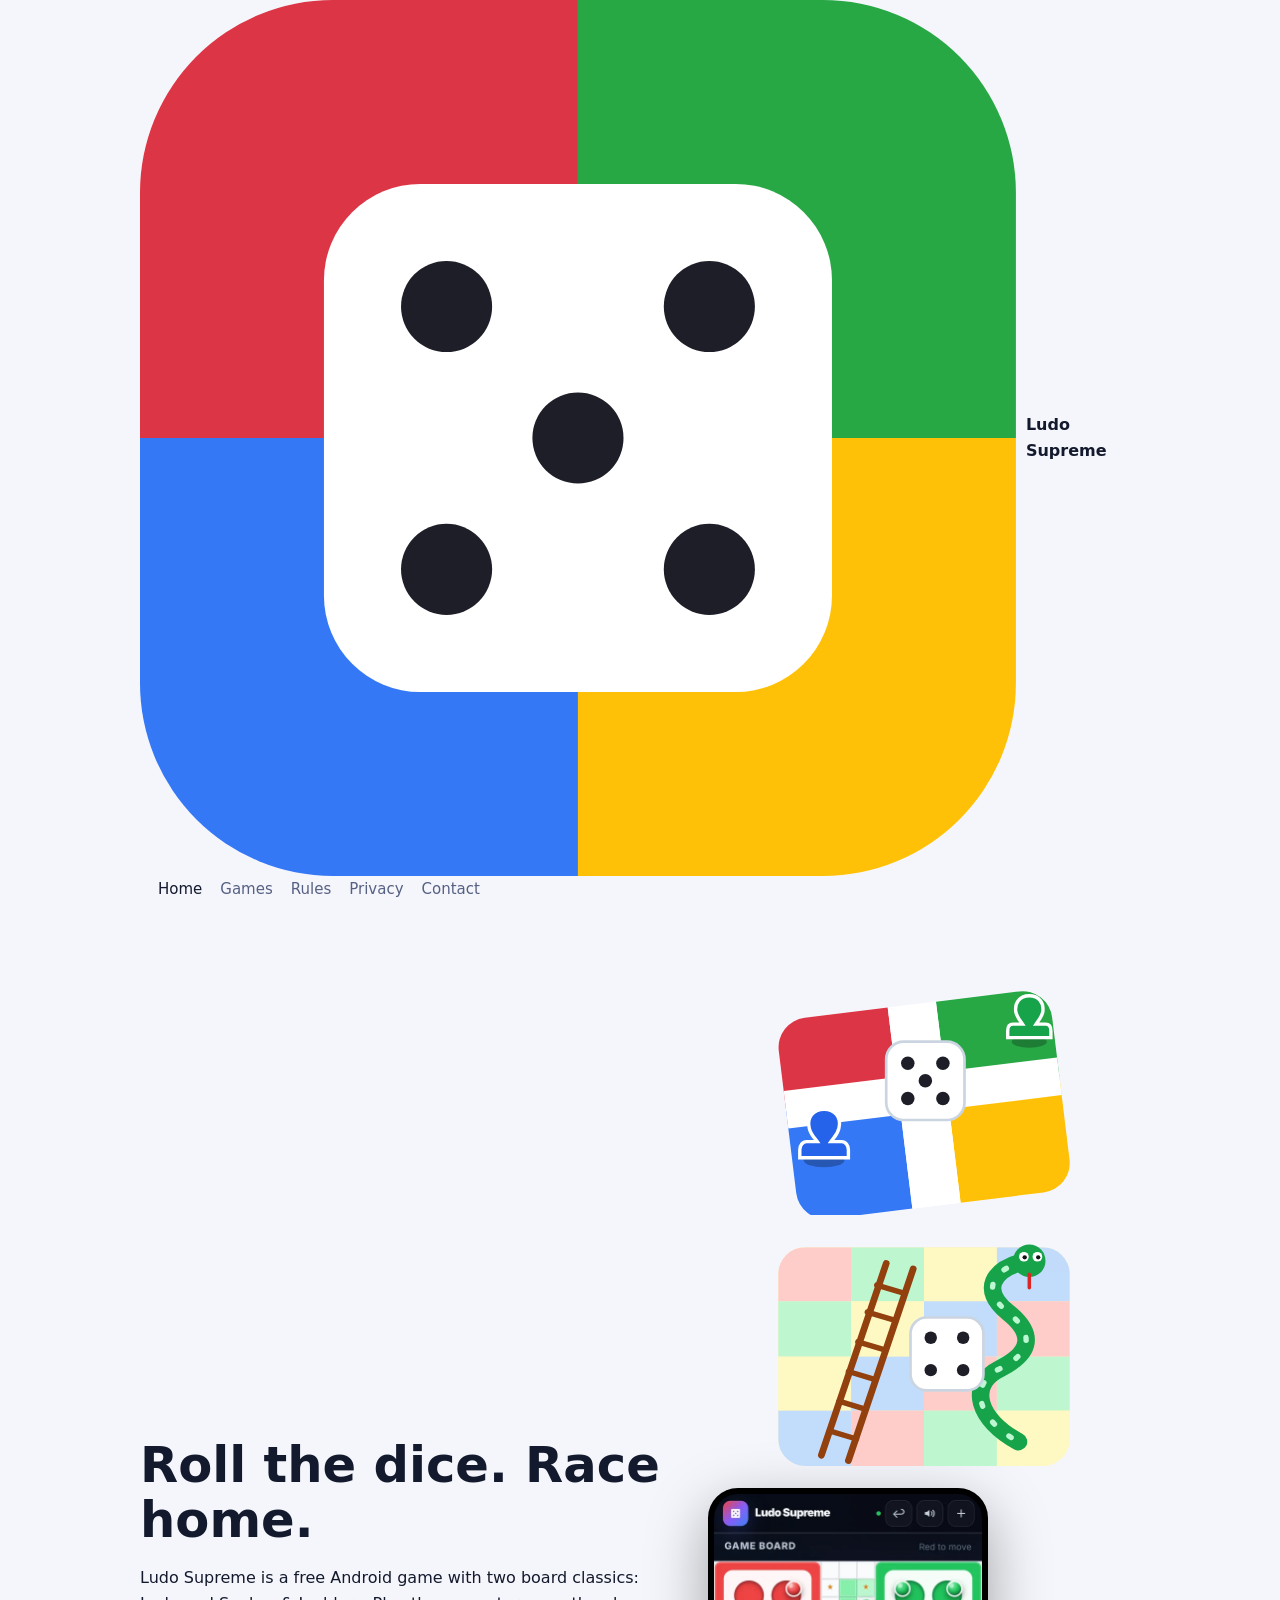
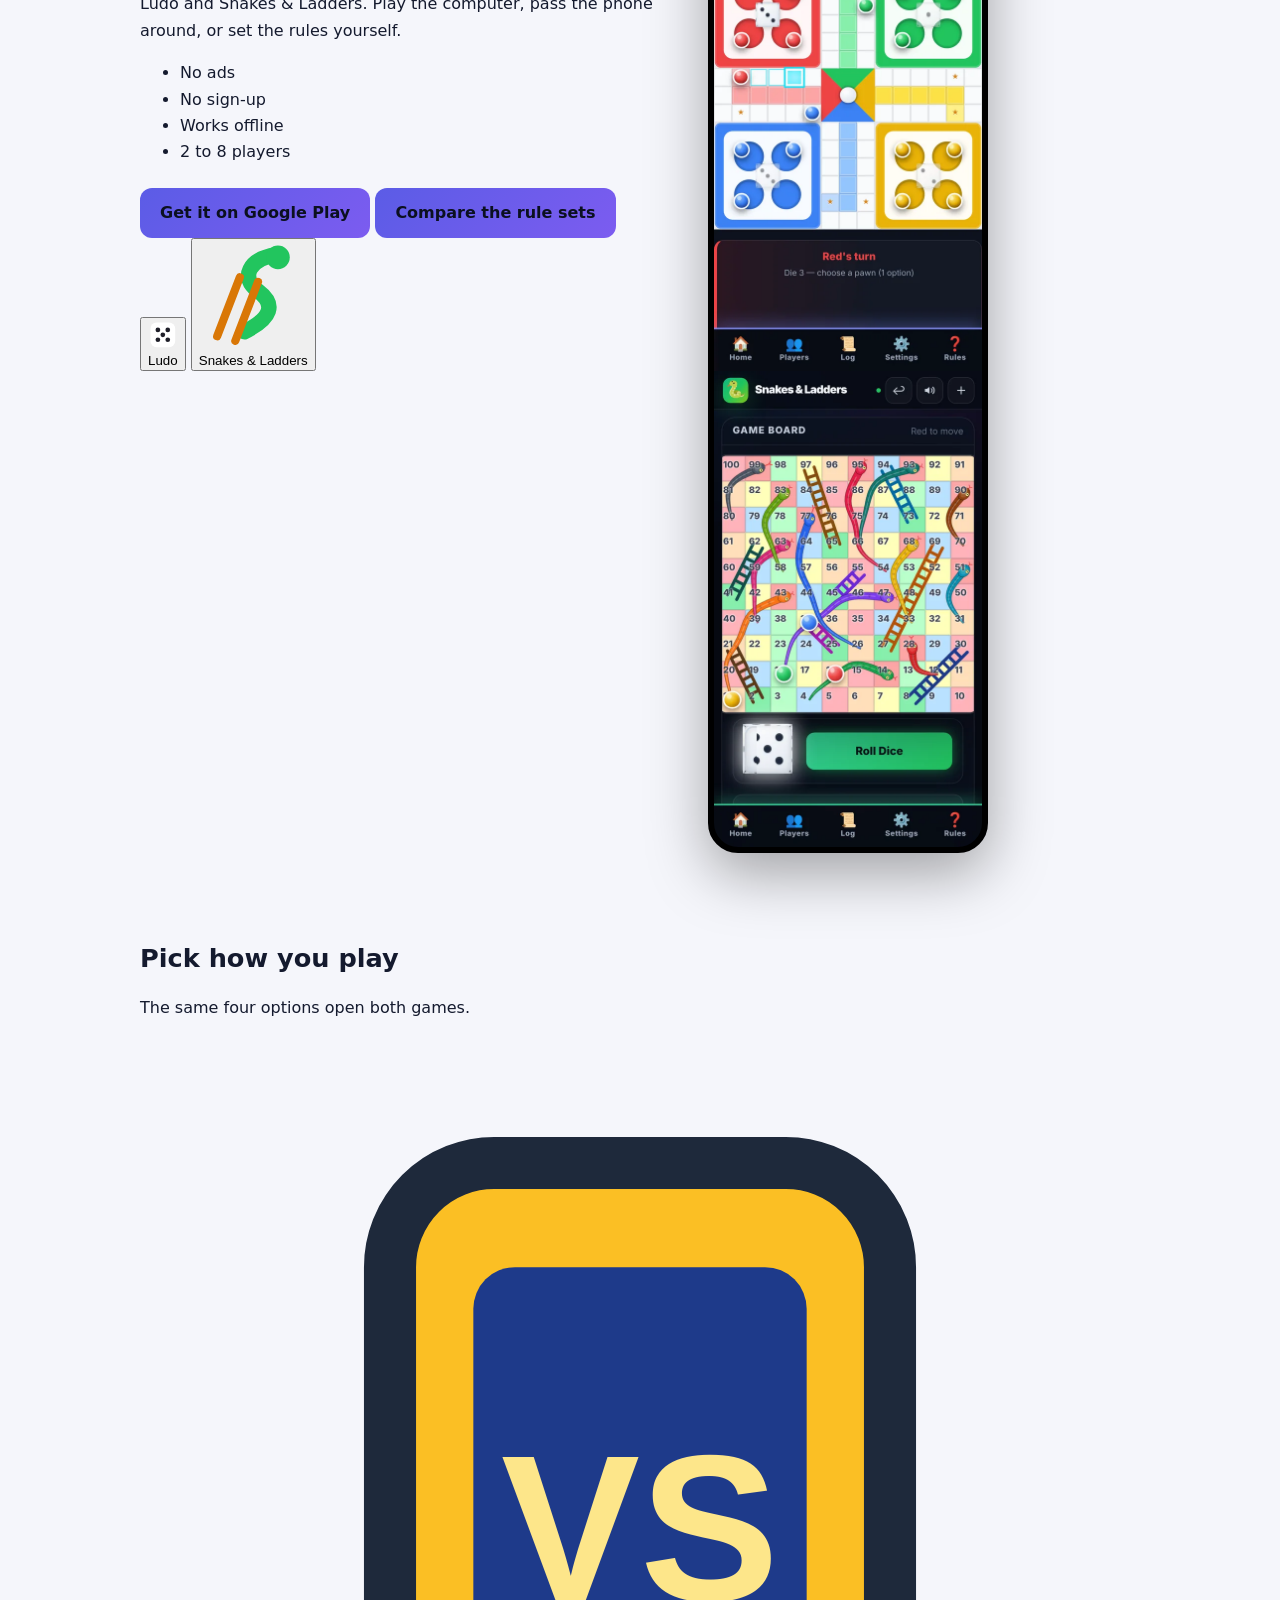
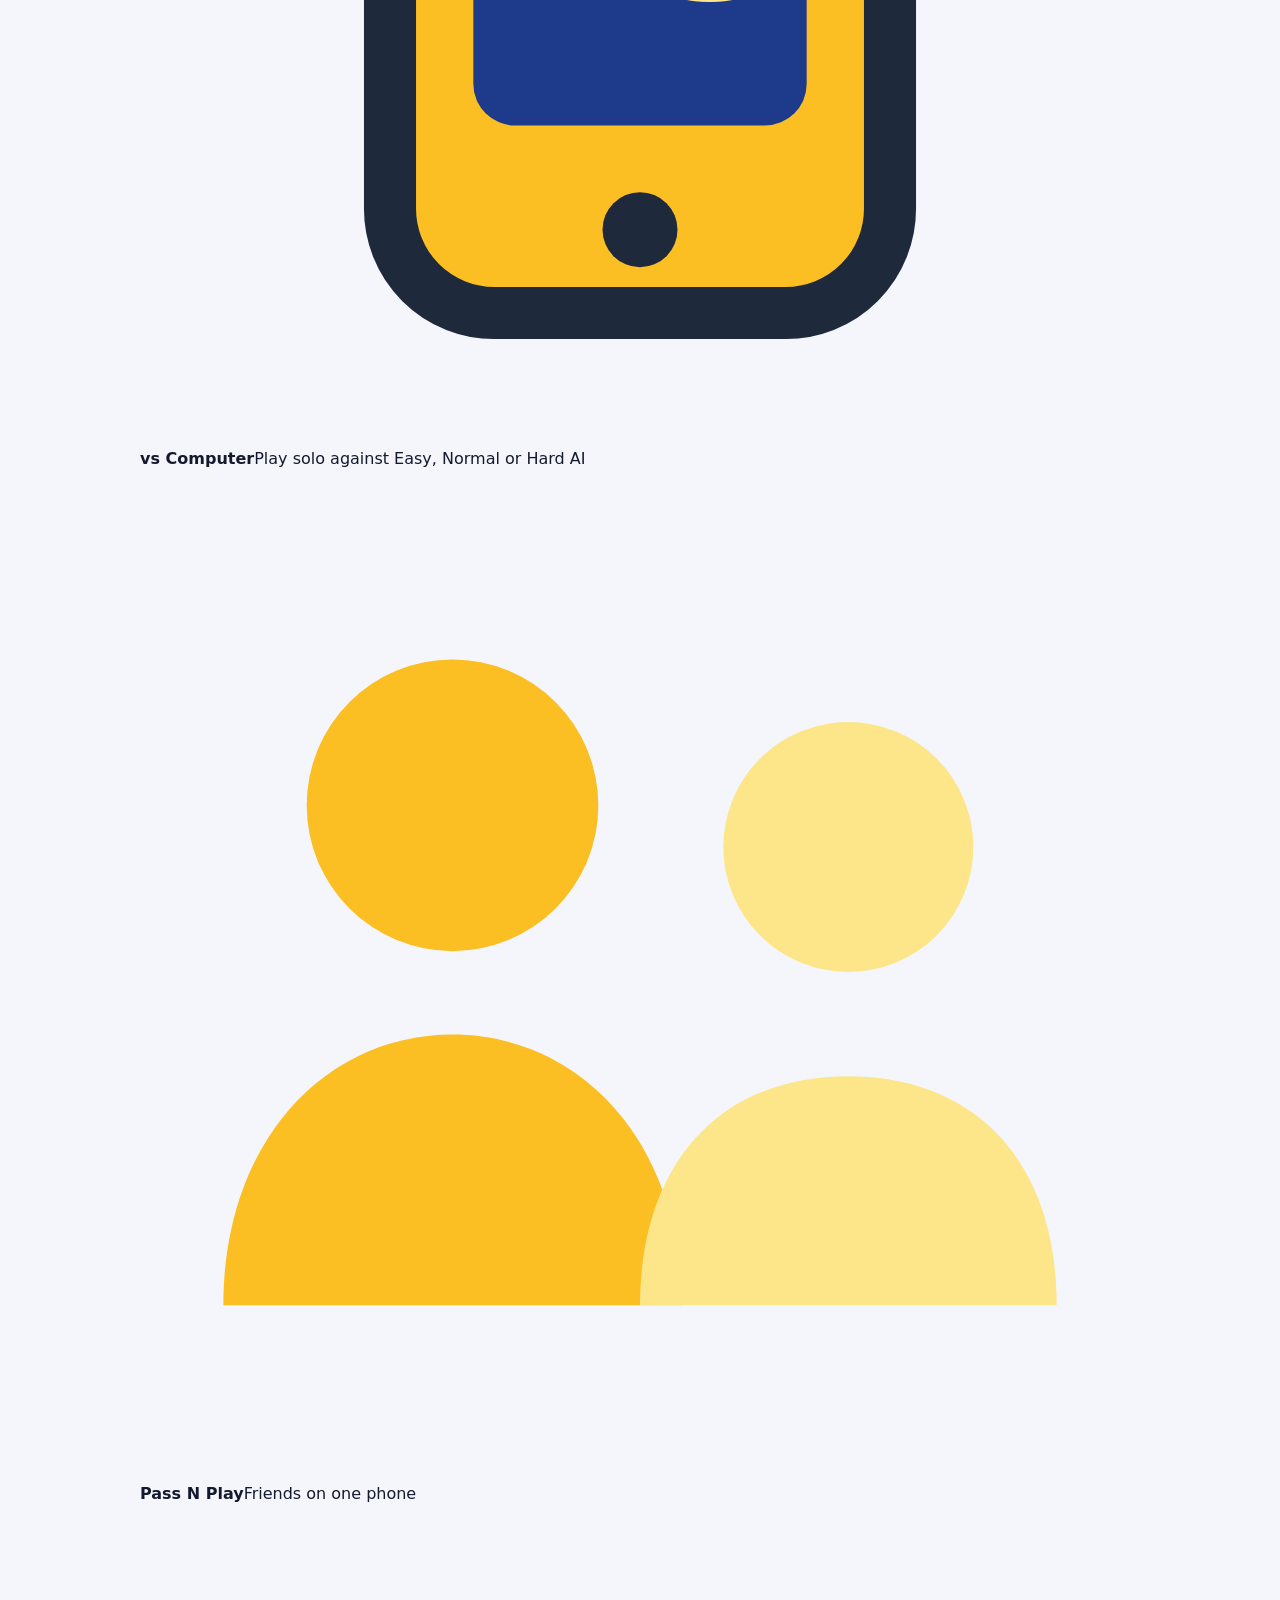
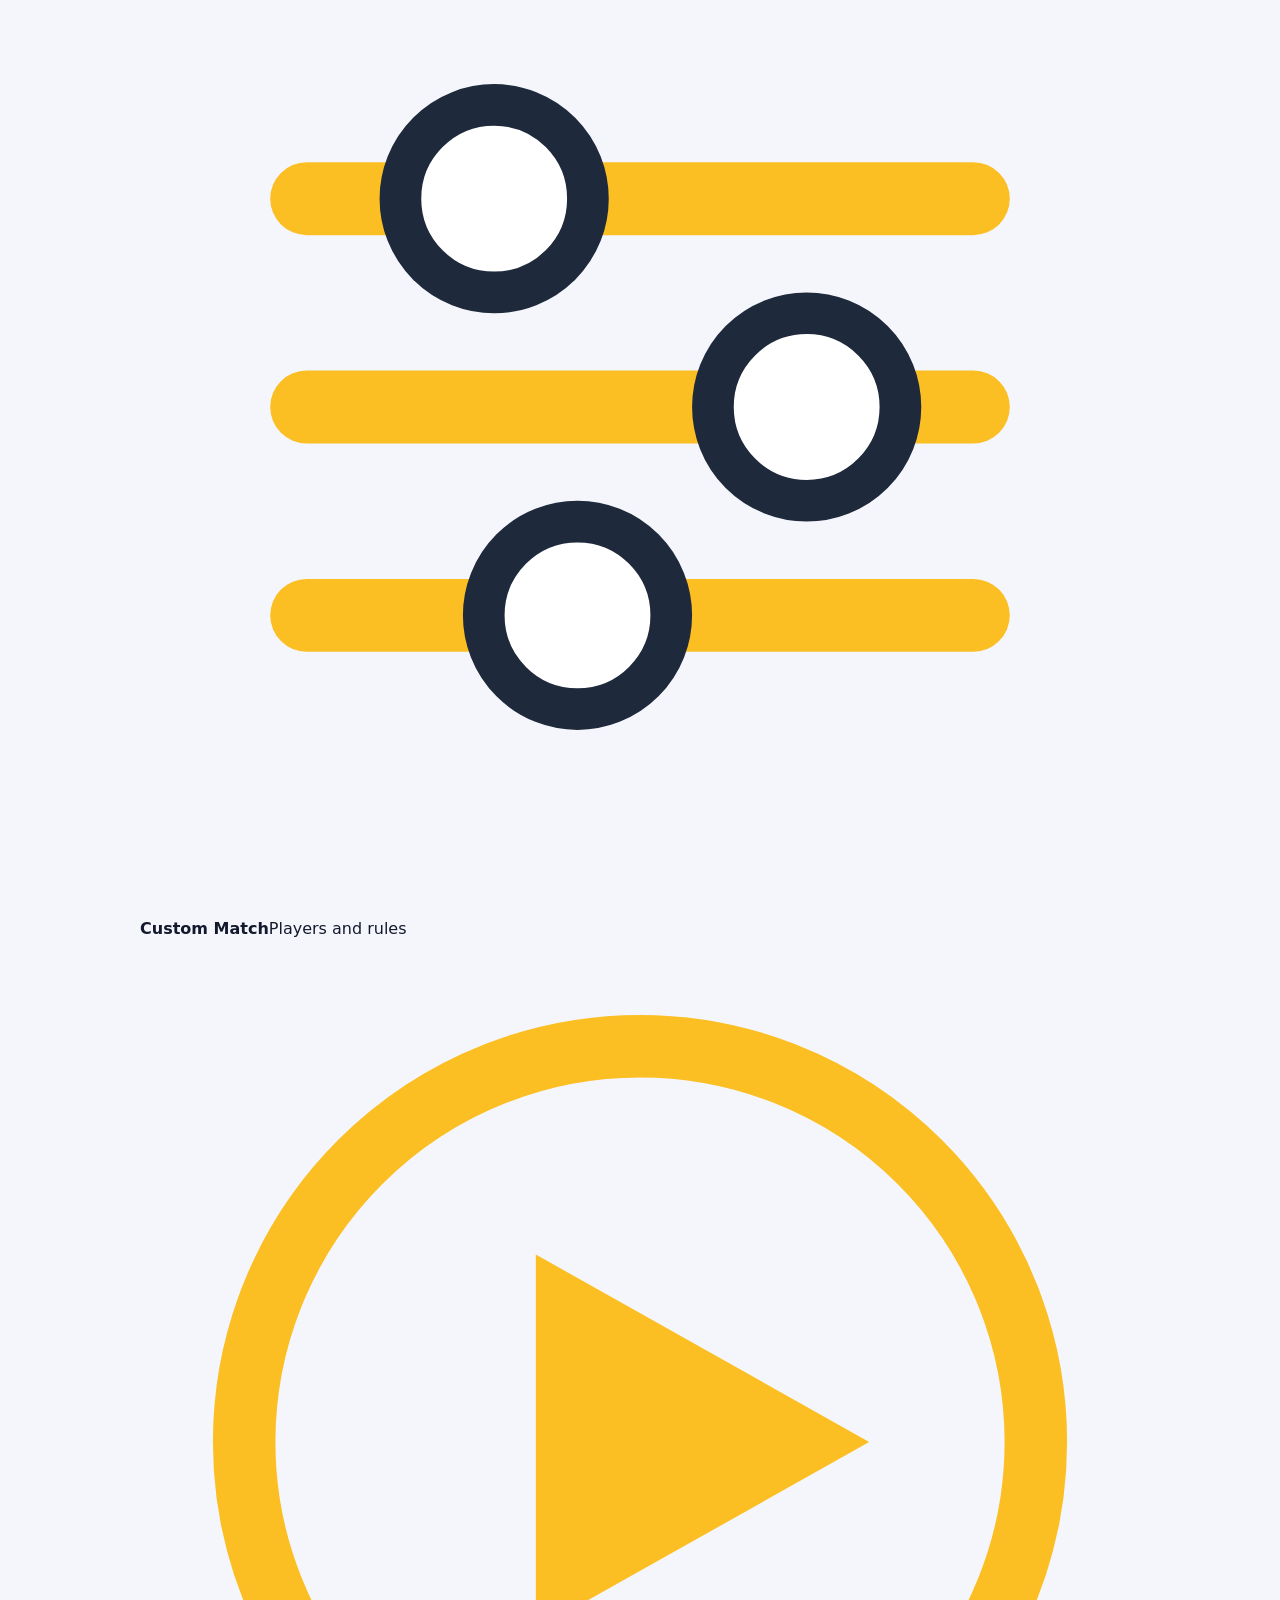
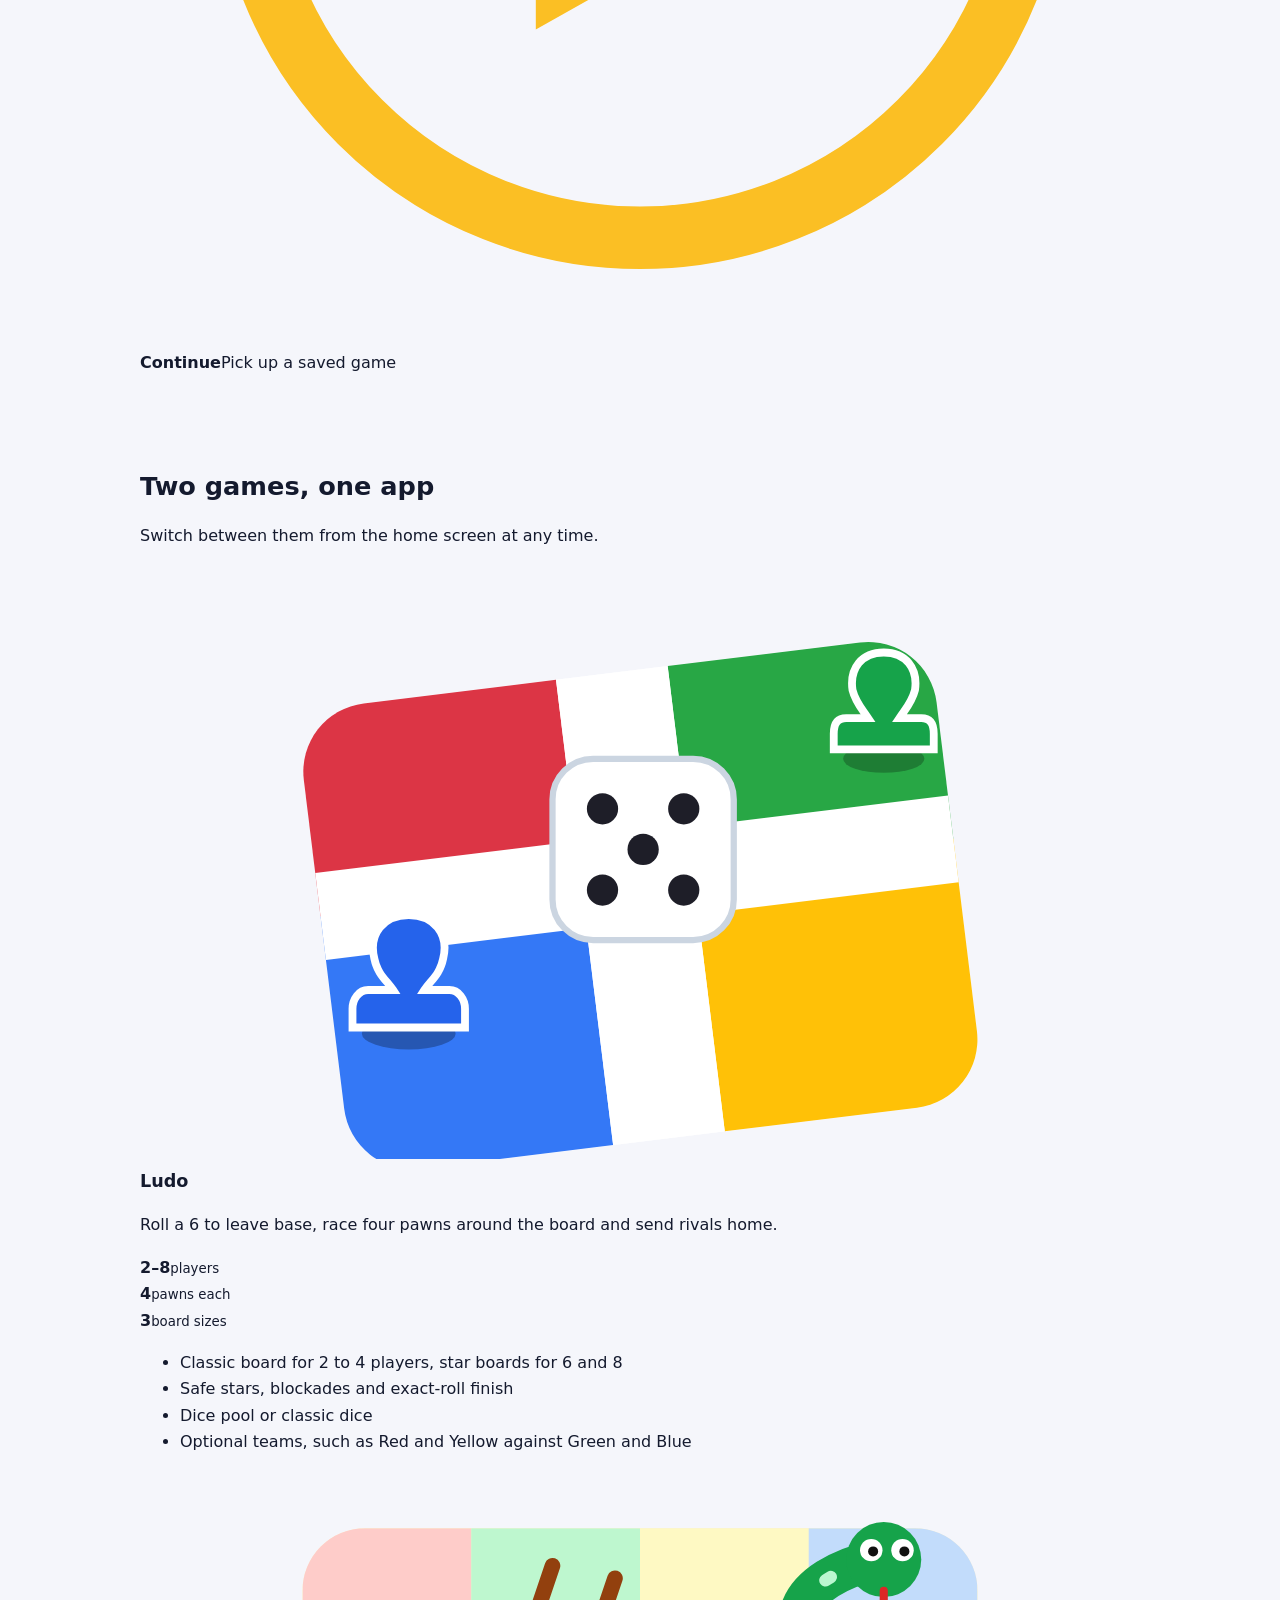
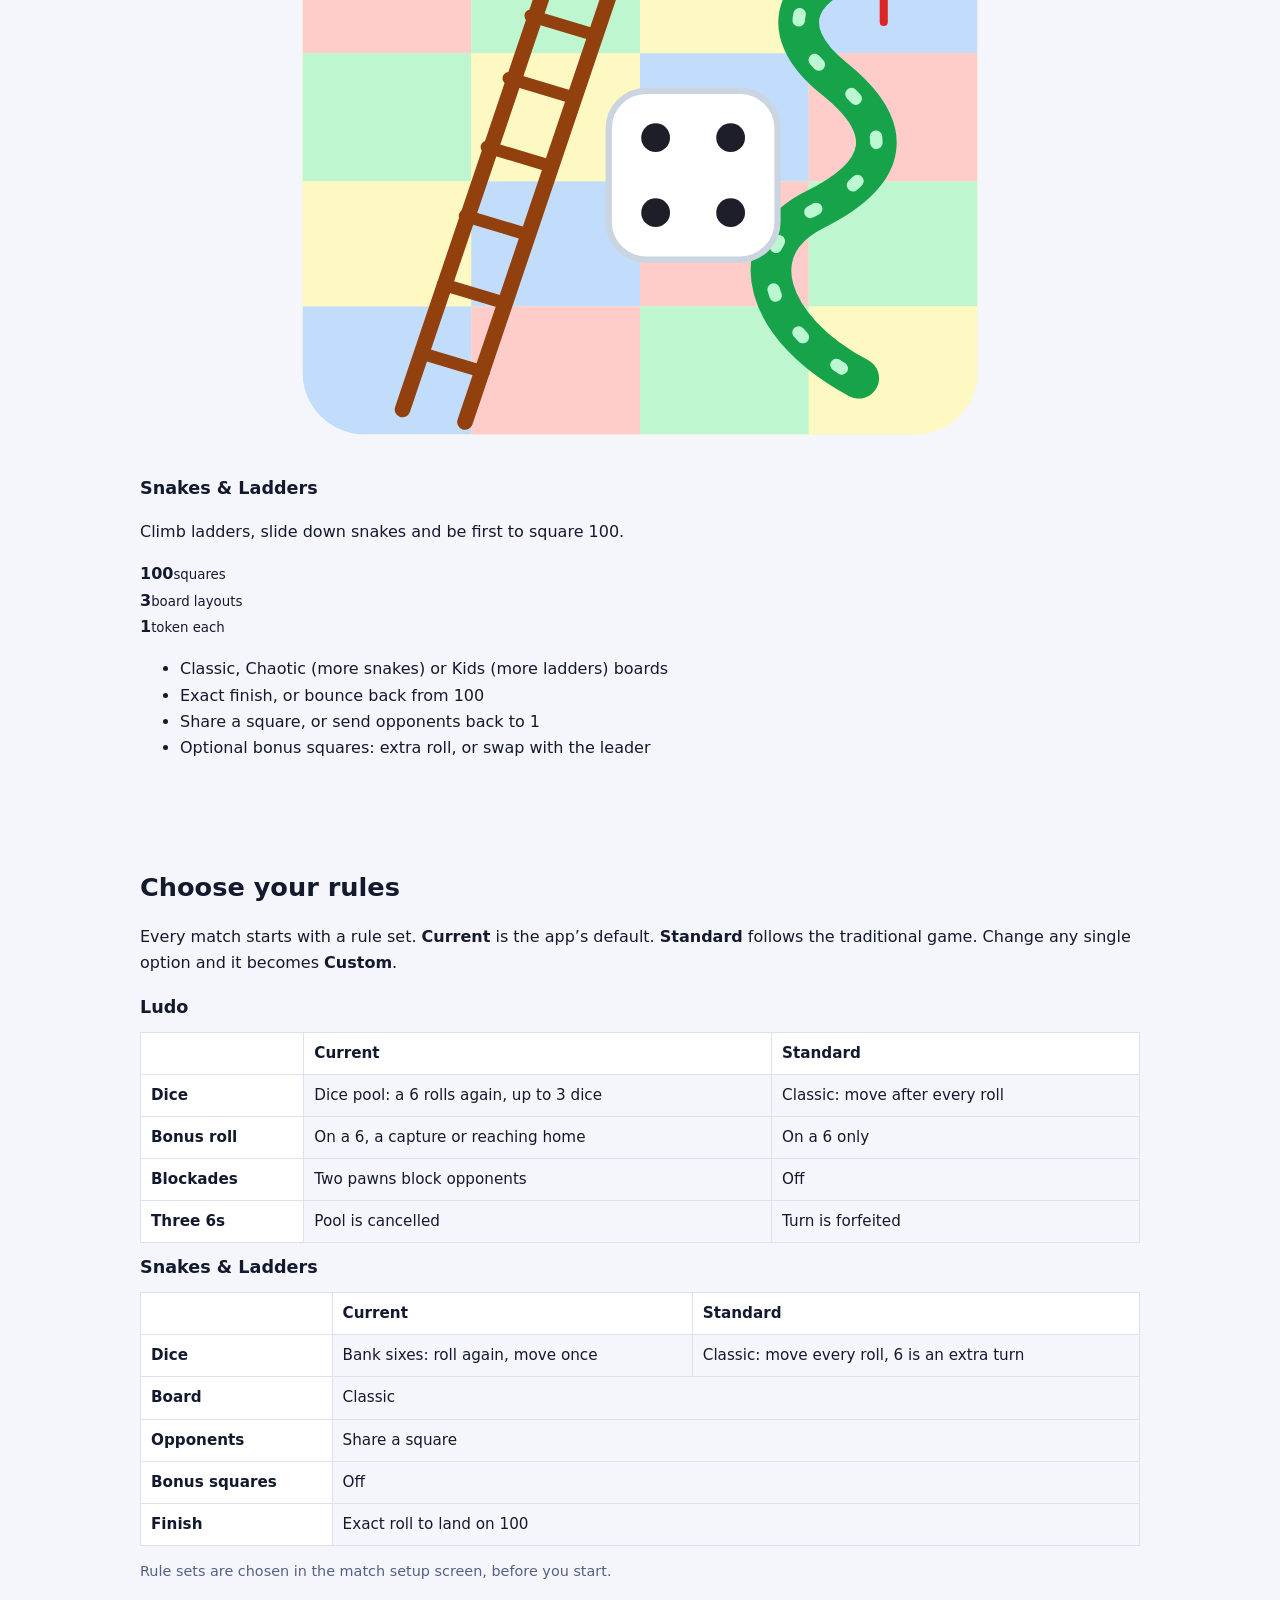
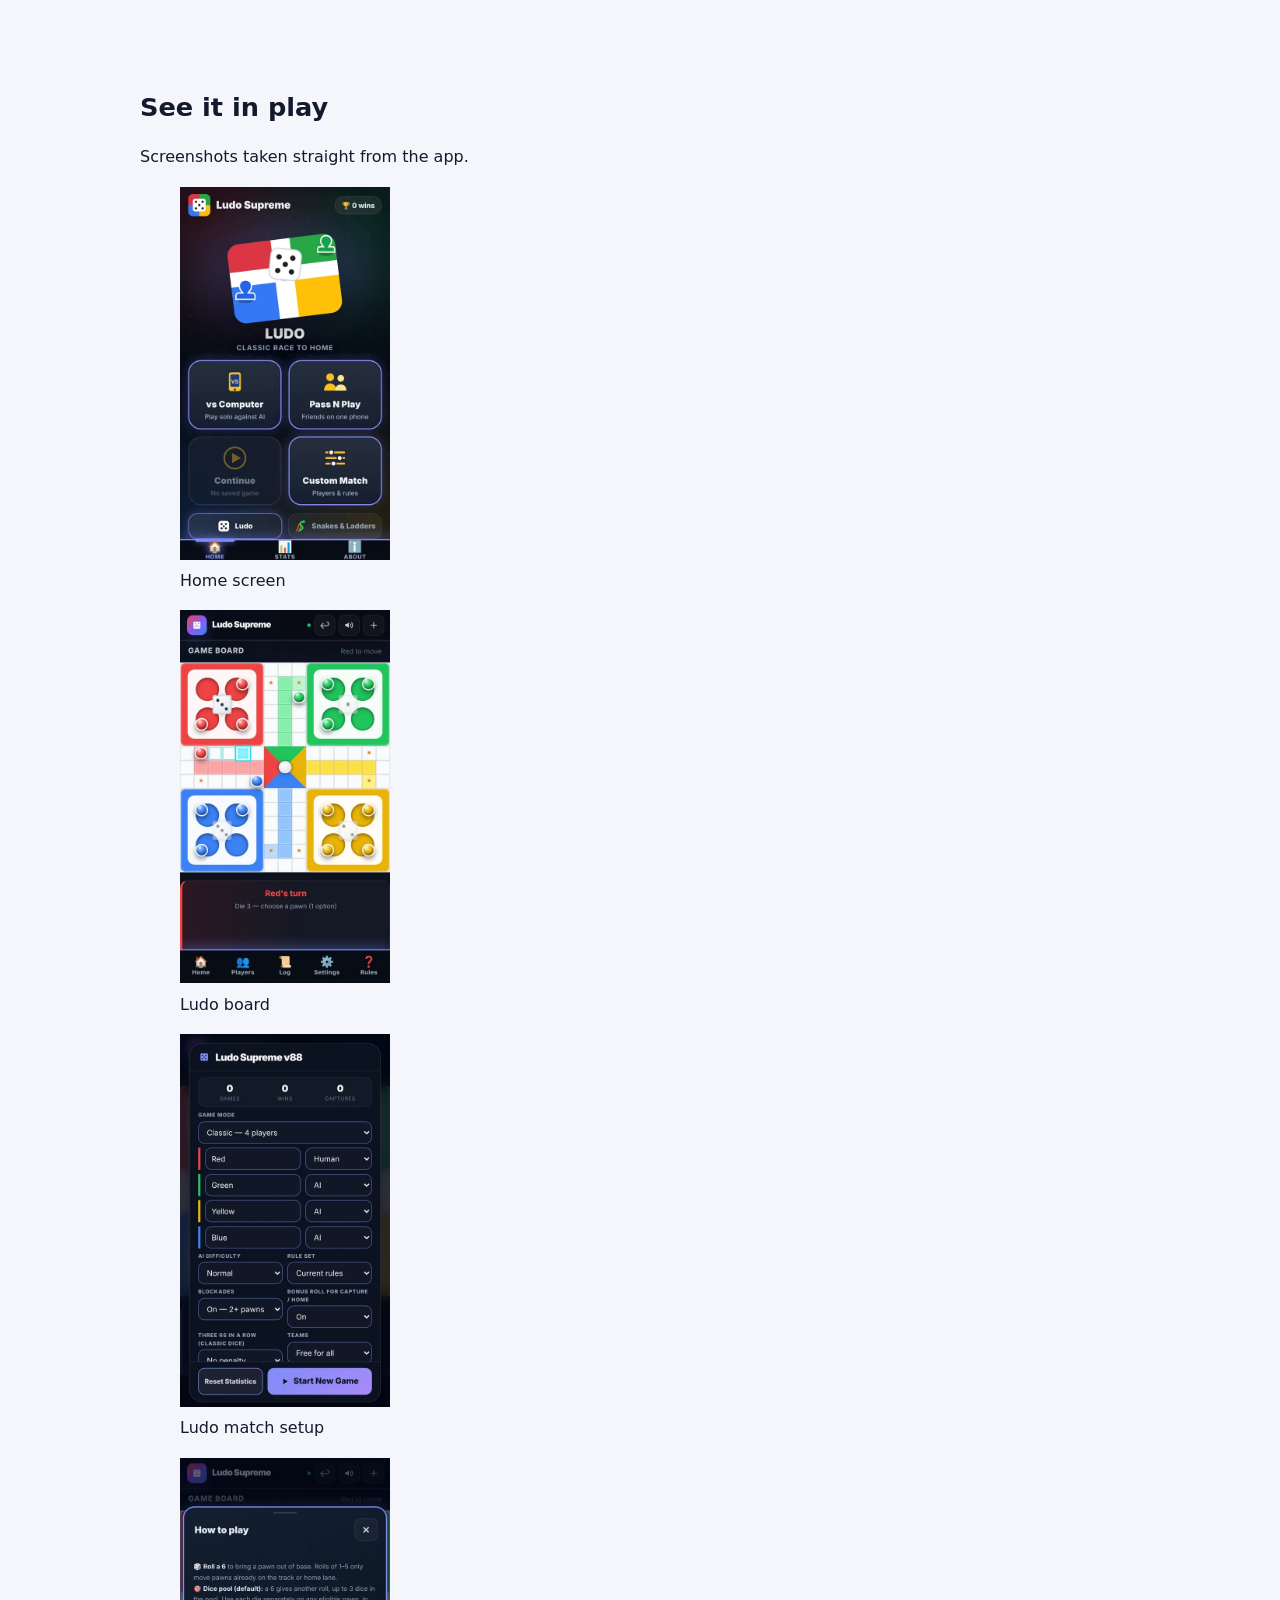
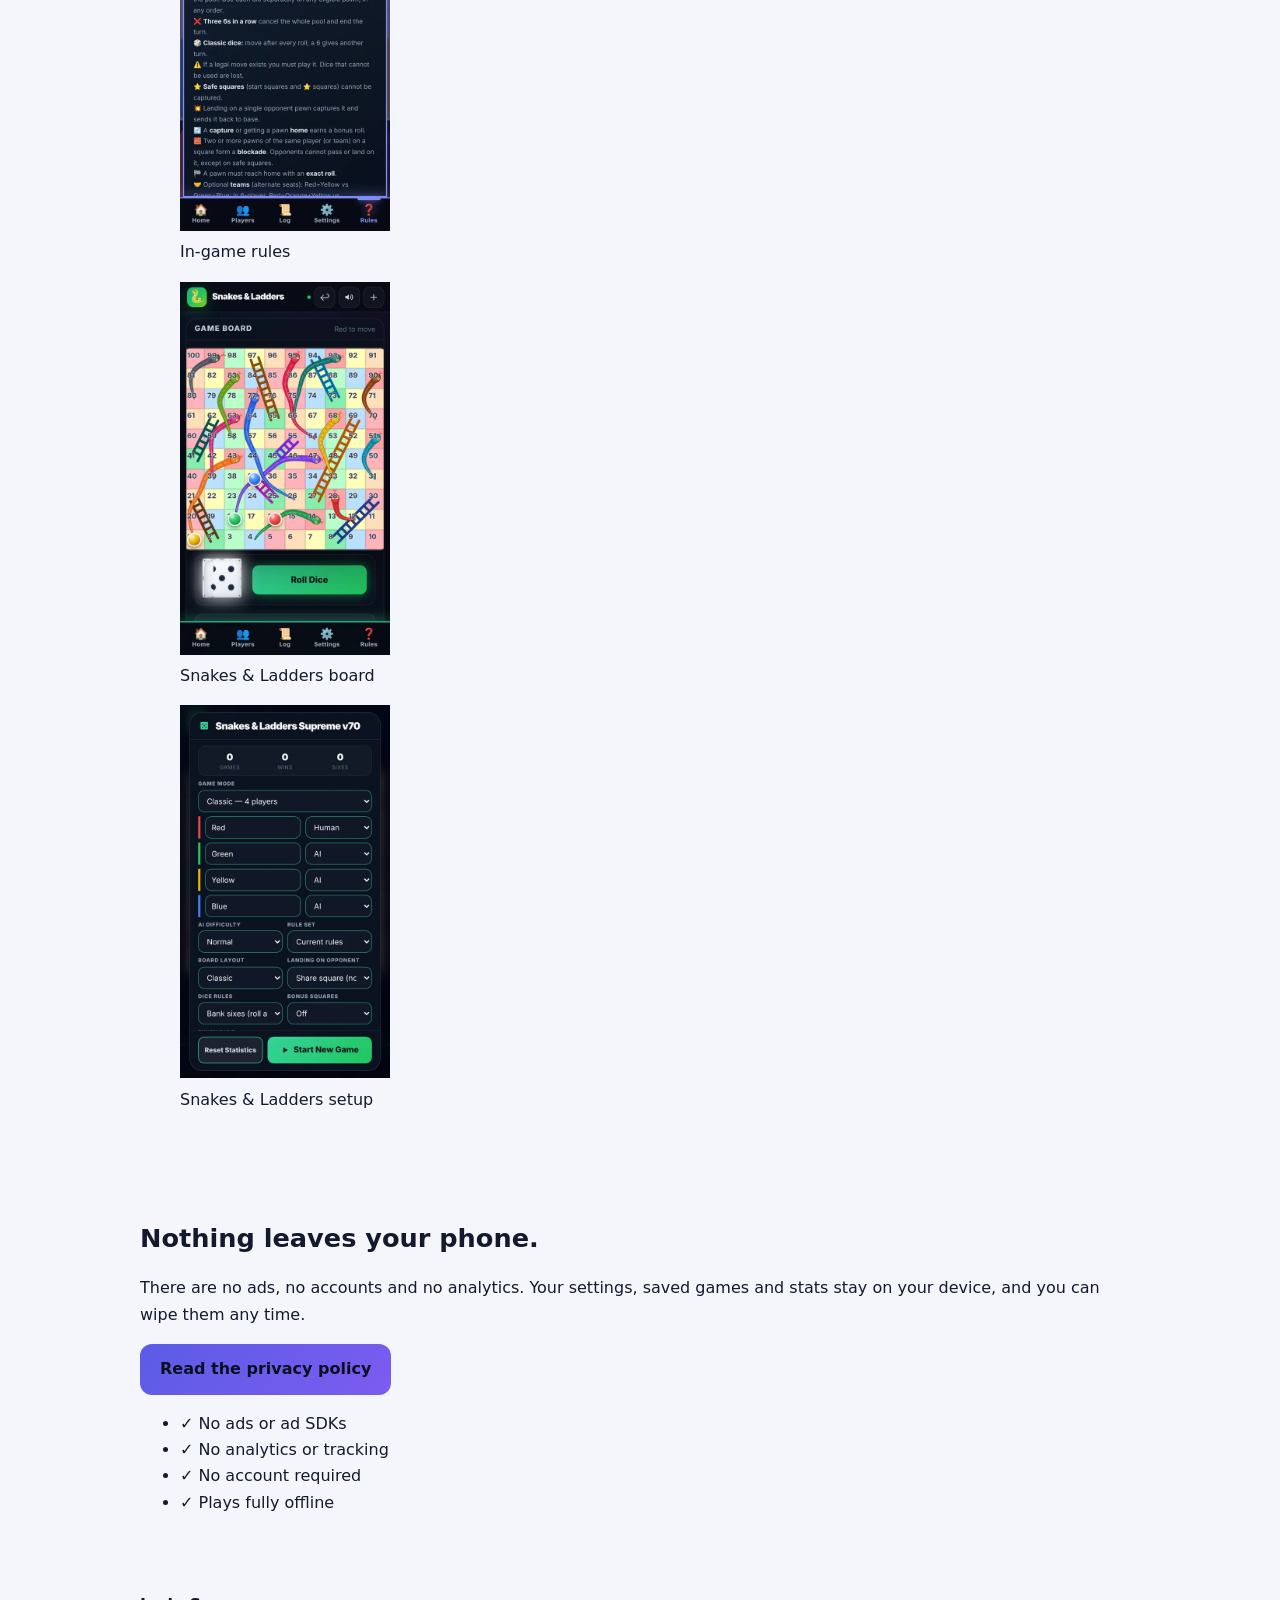
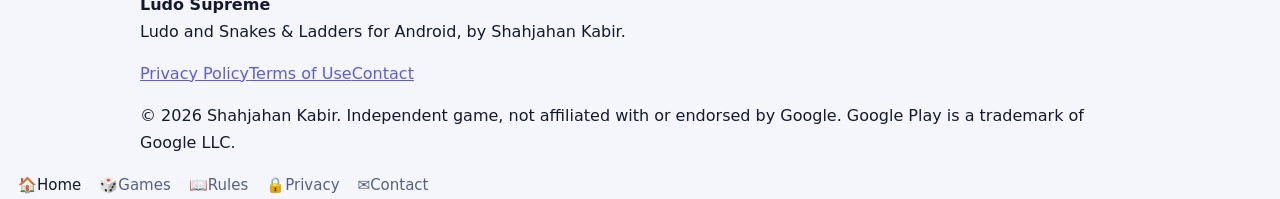
==== commit da8b11a0: "Add files via upload" ====
--- a/docs/index.html
+++ b/docs/index.html
@@ -2,64 +2,147 @@
 <html lang="en">
 <head>
 <meta charset="utf-8">
-<meta name="viewport" content="width=device-width,initial-scale=1">
-<title>Ludo Supreme – Ludo &amp; Snakes &amp; Ladders for Android</title>
-<meta name="description" content="Ludo Supreme is a free, offline Ludo and Snakes &amp; Ladders game for Android. No ads, no account and no data collection.">
-<meta name="theme-color" content="#0b1020">
+<meta name="viewport" content="width=device-width,initial-scale=1,viewport-fit=cover">
+<title>Ludo Supreme: Ludo and Snakes & Ladders for Android</title>
+<meta name="description" content="Ludo Supreme is a free, offline Android game with Ludo and Snakes & Ladders. No ads, no sign-up, no data collected.">
+<meta name="theme-color" content="#070b14">
 <link rel="icon" href="assets/favicon.png">
 <link rel="stylesheet" href="assets/style.css">
-<meta property="og:title" content="Ludo Supreme – Ludo &amp; Snakes &amp; Ladders for Android">
-<meta property="og:description" content="Ludo Supreme is a free, offline Ludo and Snakes &amp; Ladders game for Android. No ads, no account and no data collection.">
+<meta property="og:title" content="Ludo Supreme: Ludo and Snakes & Ladders for Android">
+<meta property="og:description" content="Ludo Supreme is a free, offline Android game with Ludo and Snakes & Ladders. No ads, no sign-up, no data collected.">
 <meta property="og:type" content="website">
-<meta property="og:image" content="assets/screens/ludo-gameplay.webp">
+<meta property="og:image" content="assets/og-image.png">
 </head>
-<body>
-<header class="site"><div class="wrap">
-<a class="brand" href="index.html"><img src="assets/icon-192.png" alt="" width="34" height="34">Ludo Supreme</a>
-<nav aria-label="Main"><a href="index.html" aria-current="page">Home</a><a href="privacy.html">Privacy Policy</a><a href="terms.html">Terms</a><a href="contact.html">Contact</a></nav>
+<body class="">
+<header class="top"><div class="wrap">
+<a class="brand" href="index.html"><svg viewBox="0 0 100 100" aria-hidden="true"><rect width="100" height="100" rx="22" fill="#fff"/><path d="M0 22a22 22 0 0 1 22-22h28v50H0z" fill="#dc3545"/><path d="M50 0h28a22 22 0 0 1 22 22v28H50z" fill="#28a745"/><path d="M0 50h50v50H22A22 22 0 0 1 0 78z" fill="#3478f6"/><path d="M50 50h50v28a22 22 0 0 1-22 22H50z" fill="#ffc107"/><rect x="21" y="21" width="58" height="58" rx="11" fill="#fff"/><g fill="#1e1e28"><circle cx="35" cy="35" r="5.2"/><circle cx="65" cy="35" r="5.2"/><circle cx="50" cy="50" r="5.2"/><circle cx="35" cy="65" r="5.2"/><circle cx="65" cy="65" r="5.2"/></g></svg>Ludo Supreme</a>
+<nav aria-label="Main"><a href="index.html" aria-current="page">Home</a><a href="index.html#games">Games</a><a href="index.html#rules">Rules</a><a href="privacy.html">Privacy</a><a href="contact.html">Contact</a></nav>
 </div></header>
 
-<section class="hero"><div class="wrap">
+<main>
+<section class="hero" id="top"><div class="wrap">
 <div>
-<h1>Two classic board games.<br>One free app.</h1>
-<p class="lead">Ludo Supreme brings Ludo and Snakes &amp; Ladders to your phone. Play against the computer or pass the phone to friends &mdash; with 2 to 8 players, optional teams, and rule sets you control.</p>
-<ul class="badges"><li>No ads</li><li>No account needed</li><li>No data collected</li><li>Works offline</li></ul>
-<div class="btns">
-<a class="btn" href="#screens">See gameplay</a>
-<a class="btn alt" href="privacy.html">Privacy Policy</a>
+<h1>Roll the dice. Race home.</h1>
+<p class="lede">Ludo Supreme is a free Android game with two board classics: Ludo and Snakes &amp; Ladders. Play the computer, pass the phone around, or set the rules yourself.</p>
+<ul class="chips"><li class="chip">No ads</li><li class="chip">No sign-up</li><li class="chip">Works offline</li><li class="chip">2 to 8 players</li></ul>
+<div class="cta" style="margin-top:22px">
+<a class="btn" href="https://play.google.com/store/apps/details?id=com.ludosupreme.app">Get it on Google Play</a>
+<a class="btn ghost" href="#rules">Compare the rule sets</a>
 </div>
-<p class="note">Android app &middot; Google Play link: <a href="https://play.google.com/store/apps/details?id=com.ludosupreme.app">Get it on Google Play</a></p>
+<div class="switcher" role="group" aria-label="Preview a game">
+<button class="switch" id="swLudo" type="button" aria-pressed="true"><svg viewBox="0 0 24 24" aria-hidden="true"><rect x="2" y="2" width="20" height="20" rx="5" fill="#fff"/><g fill="#1e1e28"><circle cx="8" cy="8" r="1.9"/><circle cx="16" cy="8" r="1.9"/><circle cx="12" cy="12" r="1.9"/><circle cx="8" cy="16" r="1.9"/><circle cx="16" cy="16" r="1.9"/></g></svg>Ludo</button>
+<button class="switch" id="swSnakes" type="button" aria-pressed="false"><svg viewBox="0 0 24 24" aria-hidden="true"><path d="M17 3c-6 1-8 5-4 8s3 6-3 9" fill="none" stroke="#22c55e" stroke-width="3.4" stroke-linecap="round"/><circle cx="17.4" cy="3.6" r="2.6" fill="#22c55e"/><line x1="4" y1="21" x2="9" y2="8" stroke="#d97706" stroke-width="1.8" stroke-linecap="round"/><line x1="8" y1="22" x2="13" y2="9" stroke="#d97706" stroke-width="1.8" stroke-linecap="round"/></svg>Snakes &amp; Ladders</button>
 </div>
-<div class="phone"><img src="assets/screens/ludo-gameplay.webp" width="540" height="960" alt="Ludo Supreme gameplay on a phone: a Ludo board with four colours"></div>
+</div>
+<div class="stage" aria-live="polite">
+<div class="glow"></div>
+<div class="art"><div class="ludo-art"><svg viewBox="0 0 320 190" role="img" aria-label="Ludo board with dice and pawns"><g transform="rotate(-7 160 108)"><rect x="58" y="34" width="204" height="150" rx="22" fill="#fff"/><path d="M58 56a22 22 0 0 1 22-22h62v66H58z" fill="#dc3545"/><path d="M178 34h62a22 22 0 0 1 22 22v44h-84z" fill="#28a745"/><path d="M58 100h84v84H80a22 22 0 0 1-22-22z" fill="#3478f6"/><path d="M178 100h84v62a22 22 0 0 1-22 22h-62z" fill="#ffc107"/><rect x="142" y="34" width="36" height="150" fill="#fff"/><rect x="58" y="86" width="204" height="28" fill="#fff"/><circle cx="160" cy="100" r="13" fill="#fff" stroke="#d1d5db" stroke-width="2"/></g><g><ellipse cx="86" cy="150" rx="15" ry="5" fill="rgba(0,0,0,.28)"/><path d="M86 112c8 0 13 6 11 14-1 5-4 7-6 10h8c3 0 5 3 5 6v6H68v-6c0-3 2-6 5-6h8c-2-3-5-5-6-10-2-8 3-14 11-14z" fill="#2563eb" stroke="#fff" stroke-width="2.5"/><ellipse cx="238" cy="62" rx="13" ry="4.5" fill="rgba(0,0,0,.25)"/><path d="M238 28c7 0 11 5 10 12-1 4-3 6-5 9h7c3 0 4 2 4 5v5h-32v-5c0-3 1-5 4-5h7c-2-3-4-5-5-9-1-7 3-12 10-12z" fill="#16a34a" stroke="#fff" stroke-width="2.5"/></g><g class="dice-float"><rect x="132" y="62" width="58" height="58" rx="13" fill="#fff" stroke="#cbd5e1" stroke-width="2"/><g fill="#1e1e28"><circle cx="148" cy="78" r="5"/><circle cx="174" cy="78" r="5"/><circle cx="161" cy="91" r="5"/><circle cx="148" cy="104" r="5"/><circle cx="174" cy="104" r="5"/></g></g></svg></div><div class="snakes-art"><svg viewBox="0 0 320 190" role="img" aria-label="Snakes and ladders board with dice"><defs><clipPath id="heroClip"><rect x="52" y="18" width="216" height="162" rx="20"/></clipPath></defs><rect x="52" y="18" width="216" height="162" rx="20" fill="#fef3c7"/><g opacity=".95" clip-path="url(#heroClip)"><rect x="52" y="18" width="54" height="40" fill="#fecaca"/><rect x="106" y="18" width="54" height="40" fill="#bbf7d0"/><rect x="160" y="18" width="54" height="40" fill="#fef9c3"/><rect x="214" y="18" width="54" height="40" fill="#bfdbfe"/><rect x="52" y="58" width="54" height="41" fill="#bbf7d0"/><rect x="106" y="58" width="54" height="41" fill="#fef9c3"/><rect x="160" y="58" width="54" height="41" fill="#bfdbfe"/><rect x="214" y="58" width="54" height="41" fill="#fecaca"/><rect x="52" y="99" width="54" height="40" fill="#fef9c3"/><rect x="106" y="99" width="54" height="40" fill="#bfdbfe"/><rect x="160" y="99" width="54" height="40" fill="#fecaca"/><rect x="214" y="99" width="54" height="40" fill="#bbf7d0"/><rect x="52" y="139" width="54" height="41" fill="#bfdbfe"/><rect x="106" y="139" width="54" height="41" fill="#fecaca"/><rect x="160" y="139" width="54" height="41" fill="#bbf7d0"/><rect x="214" y="139" width="54" height="41" fill="#fef9c3"/></g><g stroke="#92400e" stroke-width="5" stroke-linecap="round"><line x1="84" y1="172" x2="132" y2="30"/><line x1="104" y1="176" x2="152" y2="34"/><g stroke-width="4"><line x1="90" y1="154" x2="110" y2="160"/><line x1="97" y1="132" x2="117" y2="138"/><line x1="104" y1="110" x2="124" y2="116"/><line x1="111" y1="88" x2="131" y2="94"/><line x1="118" y1="66" x2="138" y2="72"/><line x1="125" y1="46" x2="145" y2="52"/></g></g><path d="M236 28c-26 6-34 22-14 38s18 30-6 42-16 38 14 54" fill="none" stroke="#16a34a" stroke-width="13" stroke-linecap="round"/><path d="M236 28c-26 6-34 22-14 38s18 30-6 42-16 38 14 54" fill="none" stroke="#bbf7d0" stroke-width="4" stroke-dasharray="2 14" stroke-linecap="round"/><g><circle cx="238" cy="28" r="12" fill="#16a34a"/><circle cx="234" cy="25" r="3.6" fill="#fff"/><circle cx="244" cy="25" r="3.6" fill="#fff"/><circle cx="234.6" cy="25.4" r="1.6" fill="#111"/><circle cx="244.6" cy="25.4" r="1.6" fill="#111"/><path d="M238 38v10" stroke="#dc2626" stroke-width="2.6" stroke-linecap="round"/></g><g class="dice-float"><rect x="150" y="70" width="54" height="54" rx="12" fill="#fff" stroke="#cbd5e1" stroke-width="2"/><g fill="#1e1e28"><circle cx="165" cy="85" r="4.6"/><circle cx="189" cy="85" r="4.6"/><circle cx="165" cy="109" r="4.6"/><circle cx="189" cy="109" r="4.6"/></g></g></svg></div></div>
+<div class="phone"><img src="assets/screens/ludo-gameplay.webp" width="540" height="960" alt="Ludo gameplay on a phone"><img src="assets/screens/snakes-gameplay.webp" width="540" height="960" alt="Snakes and Ladders gameplay on a phone"></div>
+</div>
 </div></section>
 
-<section class="alt" id="features"><div class="wrap">
-<h2>What&rsquo;s inside</h2>
-<div class="grid" style="margin-top:18px">
-<div class="card"><h3>Ludo</h3><p>Roll a 6 to leave base, race your four pawns home and capture opponents. Supports 2&ndash;4 players on the classic board, plus 6- and 8-player star boards.</p></div>
-<div class="card"><h3>Snakes &amp; Ladders</h3><p>Climb ladders, dodge snakes and reach square 100 first. Choose the Classic, Chaotic or Kids board layout.</p></div>
-<div class="card"><h3>Play your way</h3><p>Solo against AI (Easy, Normal, Hard) or <em>Pass N Play</em> with friends on one phone. Optional team play in Ludo.</p></div>
-<div class="card"><h3>Your rules</h3><p>Pick the <strong>Current</strong> or <strong>Standard</strong> rule set, or customise dice mode, blockades, bonus rolls, finish rules and more.</p></div>
-<div class="card"><h3>Stats &amp; save</h3><p>Track games, wins and captures. Pause and continue later, and undo your last move.</p></div>
-<div class="card"><h3>Private by design</h3><p>No ads, no tracking, no sign-up. Game data stays on your device. <a href="privacy.html">Read the policy</a>.</p></div>
+<section id="play"><div class="wrap">
+<h2>Pick how you play</h2>
+<p class="sec-lede">The same four options open both games.</p>
+<div class="tiles">
+<div class="tile"><svg viewBox="0 0 48 48" aria-hidden="true"><rect x="12" y="6" width="24" height="36" rx="5" fill="#fbbf24" stroke="#1e293b" stroke-width="2.5"/><rect x="16" y="11" width="16" height="22" rx="2" fill="#1e3a8a"/><text x="24" y="27" text-anchor="middle" font-size="10" font-weight="900" fill="#fde68a" font-family="Arial">VS</text><circle cx="24" cy="38" r="1.8" fill="#1e293b"/></svg><b>vs Computer</b><span>Play solo against Easy, Normal or Hard AI</span></div>
+<div class="tile"><svg viewBox="0 0 48 48" aria-hidden="true"><circle cx="15" cy="16" r="7" fill="#fbbf24"/><path d="M4 40c0-8 5-13 11-13s11 5 11 13z" fill="#fbbf24"/><circle cx="34" cy="18" r="6" fill="#fde68a"/><path d="M24 40c0-7 4-11 10-11s10 4 10 11z" fill="#fde68a"/></svg><b>Pass N Play</b><span>Friends on one phone</span></div>
+<div class="tile"><svg viewBox="0 0 48 48" aria-hidden="true"><g stroke="#fbbf24" stroke-width="3.5" stroke-linecap="round"><line x1="8" y1="14" x2="40" y2="14"/><line x1="8" y1="24" x2="40" y2="24"/><line x1="8" y1="34" x2="40" y2="34"/></g><g fill="#fff" stroke="#1e293b" stroke-width="2"><circle cx="17" cy="14" r="4.5"/><circle cx="32" cy="24" r="4.5"/><circle cx="21" cy="34" r="4.5"/></g></svg><b>Custom Match</b><span>Players and rules</span></div>
+<div class="tile"><svg viewBox="0 0 48 48" aria-hidden="true"><circle cx="24" cy="24" r="19" fill="none" stroke="#fbbf24" stroke-width="3"/><path d="M19 15l16 9-16 9z" fill="#fbbf24"/></svg><b>Continue</b><span>Pick up a saved game</span></div>
 </div></div></section>
 
-<section id="screens"><div class="wrap">
-<h2>Screenshots</h2>
-<p class="meta">Real screenshots taken from the app.</p>
-<div class="shots" tabindex="0" aria-label="Screenshot gallery"><figure><img src="assets/screens/home.webp" width="210" height="373" loading="lazy" alt="Ludo Supreme screenshot: Home screen"><figcaption>Home screen</figcaption></figure><figure><img src="assets/screens/ludo-gameplay.webp" width="210" height="373" loading="lazy" alt="Ludo Supreme screenshot: Ludo gameplay"><figcaption>Ludo gameplay</figcaption></figure><figure><img src="assets/screens/snakes-gameplay.webp" width="210" height="373" loading="lazy" alt="Ludo Supreme screenshot: Snakes &amp; Ladders gameplay"><figcaption>Snakes &amp; Ladders gameplay</figcaption></figure><figure><img src="assets/screens/ludo-setup.webp" width="210" height="373" loading="lazy" alt="Ludo Supreme screenshot: Match setup &amp; rule sets"><figcaption>Match setup &amp; rule sets</figcaption></figure><figure><img src="assets/screens/snakes-setup.webp" width="210" height="373" loading="lazy" alt="Ludo Supreme screenshot: Snakes &amp; Ladders setup"><figcaption>Snakes &amp; Ladders setup</figcaption></figure><figure><img src="assets/screens/ludo-rules.webp" width="210" height="373" loading="lazy" alt="Ludo Supreme screenshot: In-game rules"><figcaption>In-game rules</figcaption></figure></div>
+<section id="games"><div class="wrap">
+<h2>Two games, one app</h2>
+<p class="sec-lede">Switch between them from the home screen at any time.</p>
+<div class="games">
+<article class="gpanel l">
+<div class="gart"><svg viewBox="0 0 320 190" role="img" aria-label="Ludo board with dice and pawns"><g transform="rotate(-7 160 108)"><rect x="58" y="34" width="204" height="150" rx="22" fill="#fff"/><path d="M58 56a22 22 0 0 1 22-22h62v66H58z" fill="#dc3545"/><path d="M178 34h62a22 22 0 0 1 22 22v44h-84z" fill="#28a745"/><path d="M58 100h84v84H80a22 22 0 0 1-22-22z" fill="#3478f6"/><path d="M178 100h84v62a22 22 0 0 1-22 22h-62z" fill="#ffc107"/><rect x="142" y="34" width="36" height="150" fill="#fff"/><rect x="58" y="86" width="204" height="28" fill="#fff"/><circle cx="160" cy="100" r="13" fill="#fff" stroke="#d1d5db" stroke-width="2"/></g><g><ellipse cx="86" cy="150" rx="15" ry="5" fill="rgba(0,0,0,.28)"/><path d="M86 112c8 0 13 6 11 14-1 5-4 7-6 10h8c3 0 5 3 5 6v6H68v-6c0-3 2-6 5-6h8c-2-3-5-5-6-10-2-8 3-14 11-14z" fill="#2563eb" stroke="#fff" stroke-width="2.5"/><ellipse cx="238" cy="62" rx="13" ry="4.5" fill="rgba(0,0,0,.25)"/><path d="M238 28c7 0 11 5 10 12-1 4-3 6-5 9h7c3 0 4 2 4 5v5h-32v-5c0-3 1-5 4-5h7c-2-3-4-5-5-9-1-7 3-12 10-12z" fill="#16a34a" stroke="#fff" stroke-width="2.5"/></g><g class="dice-float"><rect x="132" y="62" width="58" height="58" rx="13" fill="#fff" stroke="#cbd5e1" stroke-width="2"/><g fill="#1e1e28"><circle cx="148" cy="78" r="5"/><circle cx="174" cy="78" r="5"/><circle cx="161" cy="91" r="5"/><circle cx="148" cy="104" r="5"/><circle cx="174" cy="104" r="5"/></g></g></svg></div>
+<h3>Ludo</h3>
+<p>Roll a 6 to leave base, race four pawns around the board and send rivals home.</p>
+<div class="gstat"><div><strong>2&ndash;8</strong><small>players</small></div><div><strong>4</strong><small>pawns each</small></div><div><strong>3</strong><small>board sizes</small></div></div>
+<ul class="facts">
+<li>Classic board for 2 to 4 players, star boards for 6 and 8</li>
+<li>Safe stars, blockades and exact-roll finish</li>
+<li>Dice pool or classic dice</li>
+<li>Optional teams, such as Red and Yellow against Green and Blue</li>
+</ul>
+</article>
+<article class="gpanel s">
+<div class="gart"><svg viewBox="0 0 320 190" role="img" aria-label="Snakes and ladders board with dice"><defs><clipPath id="gameClip"><rect x="52" y="18" width="216" height="162" rx="20"/></clipPath></defs><rect x="52" y="18" width="216" height="162" rx="20" fill="#fef3c7"/><g opacity=".95" clip-path="url(#gameClip)"><rect x="52" y="18" width="54" height="40" fill="#fecaca"/><rect x="106" y="18" width="54" height="40" fill="#bbf7d0"/><rect x="160" y="18" width="54" height="40" fill="#fef9c3"/><rect x="214" y="18" width="54" height="40" fill="#bfdbfe"/><rect x="52" y="58" width="54" height="41" fill="#bbf7d0"/><rect x="106" y="58" width="54" height="41" fill="#fef9c3"/><rect x="160" y="58" width="54" height="41" fill="#bfdbfe"/><rect x="214" y="58" width="54" height="41" fill="#fecaca"/><rect x="52" y="99" width="54" height="40" fill="#fef9c3"/><rect x="106" y="99" width="54" height="40" fill="#bfdbfe"/><rect x="160" y="99" width="54" height="40" fill="#fecaca"/><rect x="214" y="99" width="54" height="40" fill="#bbf7d0"/><rect x="52" y="139" width="54" height="41" fill="#bfdbfe"/><rect x="106" y="139" width="54" height="41" fill="#fecaca"/><rect x="160" y="139" width="54" height="41" fill="#bbf7d0"/><rect x="214" y="139" width="54" height="41" fill="#fef9c3"/></g><g stroke="#92400e" stroke-width="5" stroke-linecap="round"><line x1="84" y1="172" x2="132" y2="30"/><line x1="104" y1="176" x2="152" y2="34"/><g stroke-width="4"><line x1="90" y1="154" x2="110" y2="160"/><line x1="97" y1="132" x2="117" y2="138"/><line x1="104" y1="110" x2="124" y2="116"/><line x1="111" y1="88" x2="131" y2="94"/><line x1="118" y1="66" x2="138" y2="72"/><line x1="125" y1="46" x2="145" y2="52"/></g></g><path d="M236 28c-26 6-34 22-14 38s18 30-6 42-16 38 14 54" fill="none" stroke="#16a34a" stroke-width="13" stroke-linecap="round"/><path d="M236 28c-26 6-34 22-14 38s18 30-6 42-16 38 14 54" fill="none" stroke="#bbf7d0" stroke-width="4" stroke-dasharray="2 14" stroke-linecap="round"/><g><circle cx="238" cy="28" r="12" fill="#16a34a"/><circle cx="234" cy="25" r="3.6" fill="#fff"/><circle cx="244" cy="25" r="3.6" fill="#fff"/><circle cx="234.6" cy="25.4" r="1.6" fill="#111"/><circle cx="244.6" cy="25.4" r="1.6" fill="#111"/><path d="M238 38v10" stroke="#dc2626" stroke-width="2.6" stroke-linecap="round"/></g><g class="dice-float"><rect x="150" y="70" width="54" height="54" rx="12" fill="#fff" stroke="#cbd5e1" stroke-width="2"/><g fill="#1e1e28"><circle cx="165" cy="85" r="4.6"/><circle cx="189" cy="85" r="4.6"/><circle cx="165" cy="109" r="4.6"/><circle cx="189" cy="109" r="4.6"/></g></g></svg></div>
+<h3>Snakes &amp; Ladders</h3>
+<p>Climb ladders, slide down snakes and be first to square 100.</p>
+<div class="gstat"><div><strong>100</strong><small>squares</small></div><div><strong>3</strong><small>board layouts</small></div><div><strong>1</strong><small>token each</small></div></div>
+<ul class="facts">
+<li>Classic, Chaotic (more snakes) or Kids (more ladders) boards</li>
+<li>Exact finish, or bounce back from 100</li>
+<li>Share a square, or send opponents back to 1</li>
+<li>Optional bonus squares: extra roll, or swap with the leader</li>
+</ul>
+</article>
+</div></div></section>
+
+<section id="rules"><div class="wrap">
+<h2>Choose your rules</h2>
+<p class="sec-lede">Every match starts with a rule set. <strong>Current</strong> is the app&rsquo;s default. <strong>Standard</strong> follows the traditional game. Change any single option and it becomes <strong>Custom</strong>.</p>
+<div class="rules">
+<div class="rpanel l"><h3>Ludo</h3>
+<table><thead><tr><th></th><th>Current</th><th>Standard</th></tr></thead><tbody>
+<tr><th scope="row">Dice</th><td>Dice pool: a 6 rolls again, up to 3 dice</td><td>Classic: move after every roll</td></tr>
+<tr><th scope="row">Bonus roll</th><td>On a 6, a capture or reaching home</td><td>On a 6 only</td></tr>
+<tr><th scope="row">Blockades</th><td>Two pawns block opponents</td><td>Off</td></tr>
+<tr><th scope="row">Three 6s</th><td>Pool is cancelled</td><td>Turn is forfeited</td></tr>
+</tbody></table></div>
+<div class="rpanel s"><h3>Snakes &amp; Ladders</h3>
+<table><thead><tr><th></th><th>Current</th><th>Standard</th></tr></thead><tbody>
+<tr><th scope="row">Dice</th><td>Bank sixes: roll again, move once</td><td>Classic: move every roll, 6 is an extra turn</td></tr>
+<tr><th scope="row">Board</th><td colspan="2">Classic</td></tr>
+<tr><th scope="row">Opponents</th><td colspan="2">Share a square</td></tr>
+<tr><th scope="row">Bonus squares</th><td colspan="2">Off</td></tr>
+<tr><th scope="row">Finish</th><td colspan="2">Exact roll to land on 100</td></tr>
+</tbody></table></div>
+</div>
+<p class="note">Rule sets are chosen in the match setup screen, before you start.</p>
 </div></section>
 
-<section class="alt" id="rules"><div class="wrap">
-<h2>Rules at a glance</h2>
-<div class="grid" style="margin-top:18px">
-<div class="card"><h3>Ludo</h3><p>Roll a 6 to bring a pawn out. Land on a lone opponent to send it back to base. Start squares and &#9733; squares are safe. Reach home with an exact roll. The first player (or team) to bring all pawns home wins.</p></div>
-<div class="card"><h3>Snakes &amp; Ladders</h3><p>Every token starts on square 1. Ladders move you up, snakes slide you down. Reach square 100 first &mdash; by default you need the exact roll to finish.</p></div>
-<div class="card"><h3>Rule sets</h3><p><strong>Current</strong> uses the app&rsquo;s default rules (dice pool, blockades, bonus rolls). <strong>Standard</strong> uses traditional rules (classic dice, no blockades, a bonus roll only from a 6, three 6s forfeit the turn). Choose <strong>Custom</strong> to mix options.</p></div>
+<section id="screens"><div class="wrap">
+<h2>See it in play</h2>
+<p class="sec-lede">Screenshots taken straight from the app.</p>
+<div class="rail" tabindex="0" aria-label="Screenshot gallery"><figure><img src="assets/screens/home.webp" width="210" height="373" alt="Screenshot: Home screen" style="--c:#818cf8;--cg:rgba(129,140,248,.3)"><figcaption>Home screen</figcaption></figure><figure><img src="assets/screens/ludo-gameplay.webp" width="210" height="373" loading="lazy" alt="Screenshot: Ludo board" style="--c:#818cf8;--cg:rgba(129,140,248,.3)"><figcaption>Ludo board</figcaption></figure><figure><img src="assets/screens/ludo-setup.webp" width="210" height="373" loading="lazy" alt="Screenshot: Ludo match setup" style="--c:#818cf8;--cg:rgba(129,140,248,.3)"><figcaption>Ludo match setup</figcaption></figure><figure><img src="assets/screens/ludo-rules.webp" width="210" height="373" loading="lazy" alt="Screenshot: In-game rules" style="--c:#818cf8;--cg:rgba(129,140,248,.3)"><figcaption>In-game rules</figcaption></figure><figure><img src="assets/screens/snakes-gameplay.webp" width="210" height="373" loading="lazy" alt="Screenshot: Snakes &amp; Ladders board" style="--c:#34d399;--cg:rgba(52,211,153,.28)"><figcaption>Snakes &amp; Ladders board</figcaption></figure><figure><img src="assets/screens/snakes-setup.webp" width="210" height="373" loading="lazy" alt="Screenshot: Snakes &amp; Ladders setup" style="--c:#34d399;--cg:rgba(52,211,153,.28)"><figcaption>Snakes &amp; Ladders setup</figcaption></figure></div>
+</div></section>
+
+<section id="privacy"><div class="wrap">
+<div class="priv">
+<div>
+<h2>Nothing leaves your phone.</h2>
+<p>There are no ads, no accounts and no analytics. Your settings, saved games and stats stay on your device, and you can wipe them any time.</p>
+<a class="btn" href="privacy.html">Read the privacy policy</a>
+</div>
+<ul class="chips">
+<li class="chip"><span class="tick">&#10003;</span> No ads or ad SDKs</li>
+<li class="chip"><span class="tick">&#10003;</span> No analytics or tracking</li>
+<li class="chip"><span class="tick">&#10003;</span> No account required</li>
+<li class="chip"><span class="tick">&#10003;</span> Plays fully offline</li>
+</ul>
 </div></div></section>
-
-<footer class="site"><div class="wrap">
+</main>
+<footer><div class="wrap">
+<div><p><strong style="color:var(--text)">Ludo Supreme</strong><br>Ludo and Snakes &amp; Ladders for Android, by Shahjahan Kabir.</p></div>
 <div><a href="privacy.html">Privacy Policy</a><a href="terms.html">Terms of Use</a><a href="contact.html">Contact</a></div>
-<div>&copy; 2026 Shahjahan Kabir. Ludo Supreme is an independent game and is not affiliated with or endorsed by Google.</div>
+<p>&copy; 2026 Shahjahan Kabir. Independent game, not affiliated with or endorsed by Google. Google Play is a trademark of Google LLC.</p>
 </div></footer>
+<nav class="bar" aria-label="Site menu"><a href="index.html" aria-current="page"><span aria-hidden="true">🏠</span>Home</a><a href="index.html#games"><span aria-hidden="true">🎲</span>Games</a><a href="index.html#rules"><span aria-hidden="true">📖</span>Rules</a><a href="privacy.html"><span aria-hidden="true">🔒</span>Privacy</a><a href="contact.html"><span aria-hidden="true">✉️</span>Contact</a></nav>
+<script>
+(function(){
+  var b=document.body,l=document.getElementById("swLudo"),s=document.getElementById("swSnakes");
+  function set(snakes){
+    b.classList.toggle("snakes",snakes);
+    l.setAttribute("aria-pressed",String(!snakes));
+    s.setAttribute("aria-pressed",String(snakes));
+    var m=document.querySelector('meta[name="theme-color"]');
+  }
+  l.addEventListener("click",function(){set(false)});
+  s.addEventListener("click",function(){set(true)});
+  if(location.hash==="#snakes")set(true);
+})();
+</script>
 </body></html>
--- a/docs/assets/style.css
+++ b/docs/assets/style.css
@@ -0,0 +1,44 @@
+:root{--bg:#0b1020;--panel:#131a2e;--panel2:#1a2340;--text:#e8ecf7;--muted:#9aa6c4;--accent:#8b8cf8;--accent2:#a78bfa;--green:#22c55e;--line:#26304f}
+@media (prefers-color-scheme:light){:root:not([data-force-dark]){--bg:#f5f6fb;--panel:#fff;--panel2:#eef0fa;--text:#141a2e;--muted:#566083;--accent:#5b5ce6;--accent2:#7c5cf0;--line:#dde1f0}}
+*{box-sizing:border-box}html{scroll-behavior:smooth}
+body{margin:0;background:var(--bg);color:var(--text);font:16px/1.65 system-ui,-apple-system,"Segoe UI",Roboto,Helvetica,Arial,sans-serif}
+a{color:var(--accent)}a:hover{text-decoration:none}
+.wrap{max-width:1040px;margin:0 auto;padding:0 20px}
+header.site{border-bottom:1px solid var(--line);background:var(--bg);position:sticky;top:0;z-index:5}
+header.site .wrap{display:flex;align-items:center;justify-content:space-between;gap:16px;min-height:60px;flex-wrap:wrap}
+.brand{display:flex;align-items:center;gap:10px;font-weight:700;color:var(--text);text-decoration:none}
+.brand img{width:34px;height:34px;border-radius:9px}
+nav a{color:var(--muted);text-decoration:none;margin-left:18px;font-size:15px}
+nav a:hover,nav a[aria-current]{color:var(--text)}
+.hero{padding:56px 0 40px}
+.hero .wrap{display:grid;grid-template-columns:1.1fr .9fr;gap:40px;align-items:center}
+h1{font-size:clamp(2rem,5vw,3.1rem);line-height:1.12;margin:0 0 14px}
+h2{font-size:1.6rem;margin:0 0 12px}h3{margin:0 0 6px;font-size:1.1rem}
+.lead{color:var(--muted);font-size:1.12rem;margin:0 0 24px}
+.btns{display:flex;gap:12px;flex-wrap:wrap}
+.btn{display:inline-block;padding:12px 20px;border-radius:12px;font-weight:600;text-decoration:none;background:linear-gradient(135deg,var(--accent),var(--accent2));color:#0b1020}
+.btn.alt{background:var(--panel);color:var(--text);border:1px solid var(--line)}
+.note{font-size:.9rem;color:var(--muted);margin-top:14px}
+.phone{justify-self:center;width:min(280px,70vw);border-radius:30px;border:6px solid #000;box-shadow:0 20px 60px rgba(0,0,0,.35);overflow:hidden;background:#000}
+.phone img{display:block;width:100%;height:auto}
+section{padding:44px 0}section.alt{background:var(--panel)}
+.grid{display:grid;grid-template-columns:repeat(auto-fit,minmax(230px,1fr));gap:16px}
+.card{background:var(--panel2);border:1px solid var(--line);border-radius:16px;padding:20px}
+section.alt .card{background:var(--bg)}
+.card p{margin:0;color:var(--muted);font-size:.97rem}
+.shots{display:flex;gap:16px;overflow-x:auto;padding:6px 2px 18px;scroll-snap-type:x mandatory}
+.shots figure{margin:0;flex:0 0 auto;width:210px;scroll-snap-align:start}
+.shots img{width:100%;height:auto;border-radius:18px;border:1px solid var(--line);display:block;background:#000}
+.shots figcaption{font-size:.85rem;color:var(--muted);text-align:center;margin-top:8px}
+.badges{display:flex;flex-wrap:wrap;gap:8px;margin:0 0 22px;padding:0;list-style:none}
+.badges li{border:1px solid var(--line);background:var(--panel);border-radius:999px;padding:5px 12px;font-size:.88rem;color:var(--muted)}
+.doc{padding:40px 0 60px;max-width:760px}
+.doc h1{font-size:2rem}.doc h2{margin-top:32px;font-size:1.3rem}
+.doc ul{padding-left:22px}.doc li{margin:4px 0}
+.meta{color:var(--muted);font-size:.92rem}
+table{border-collapse:collapse;width:100%;font-size:.95rem;margin:10px 0}
+th,td{border:1px solid var(--line);padding:8px 10px;text-align:left;vertical-align:top}th{background:var(--panel)}
+footer.site{border-top:1px solid var(--line);padding:26px 0;color:var(--muted);font-size:.9rem}
+footer.site .wrap{display:flex;gap:10px 22px;justify-content:space-between;flex-wrap:wrap}
+footer.site a{color:var(--muted);margin-right:16px}
+@media (max-width:760px){.hero .wrap{grid-template-columns:1fr}.phone{order:-1}nav a{margin-left:12px}}
